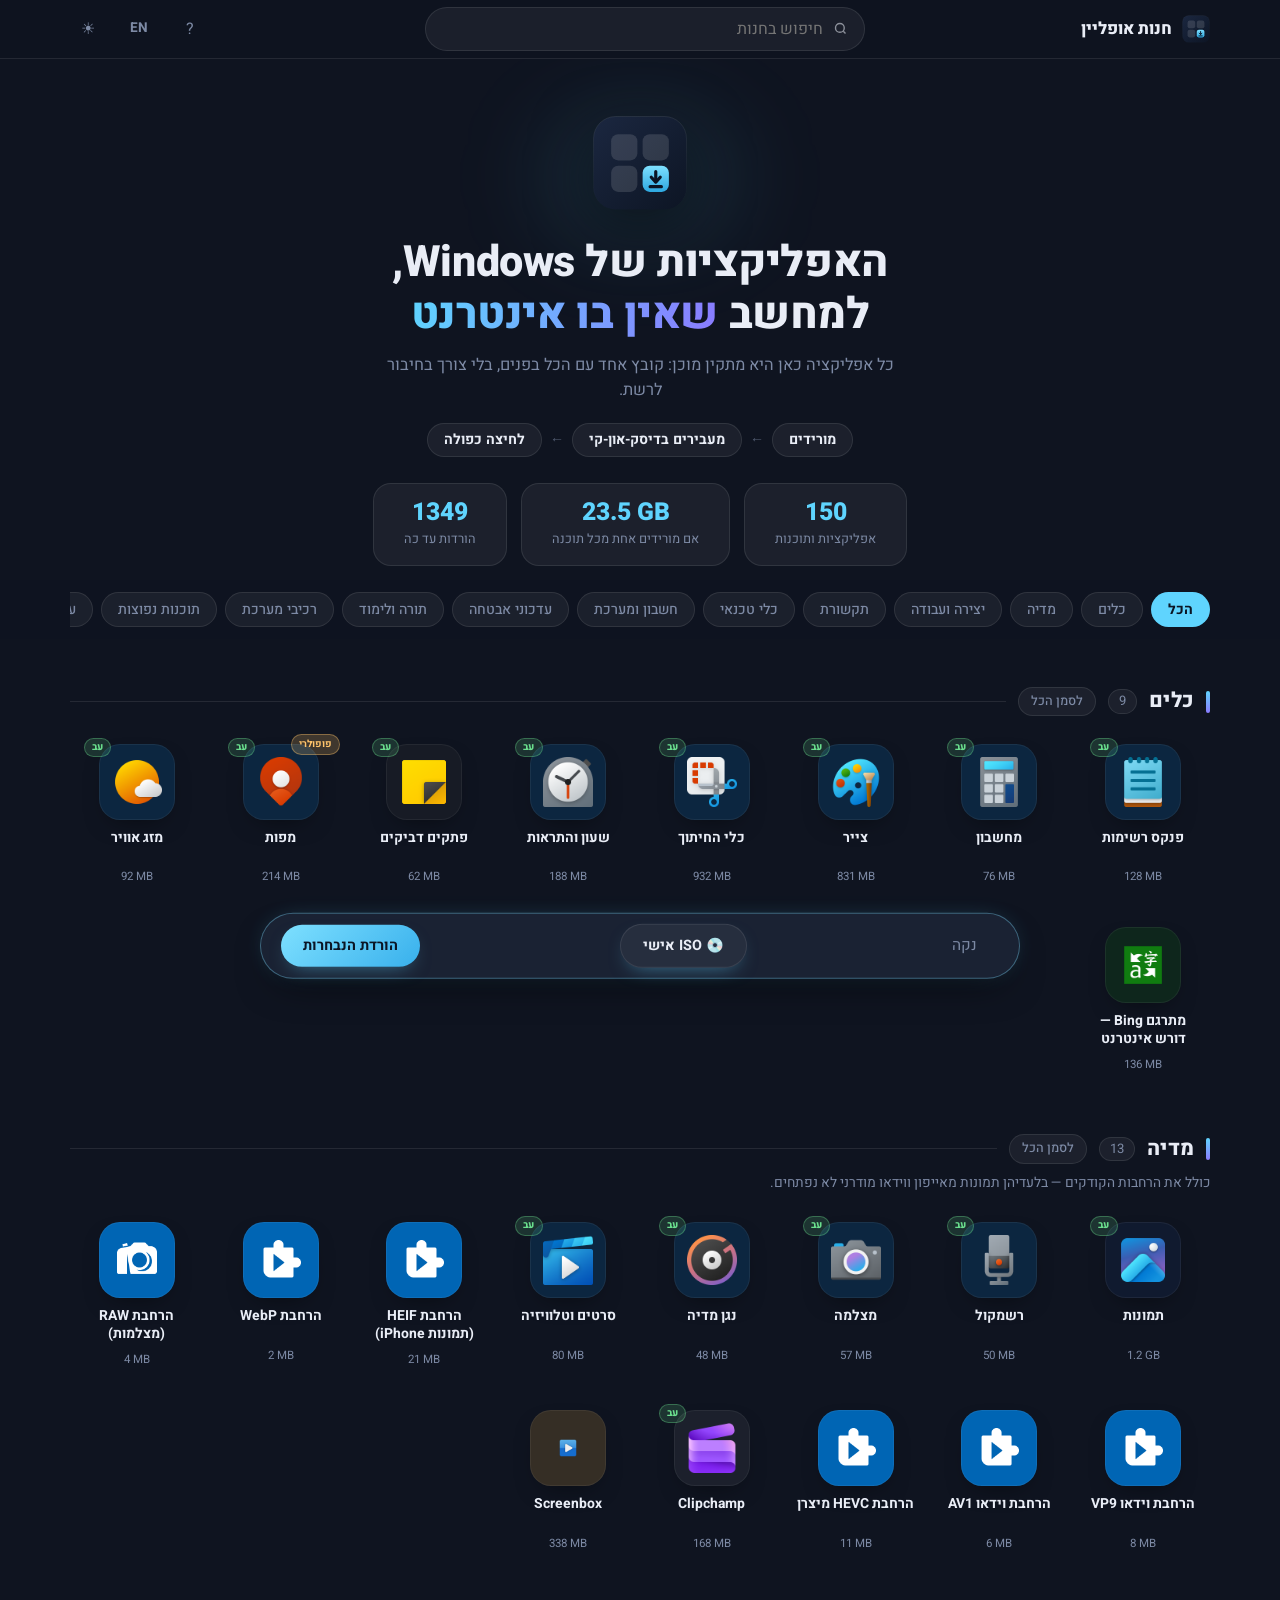
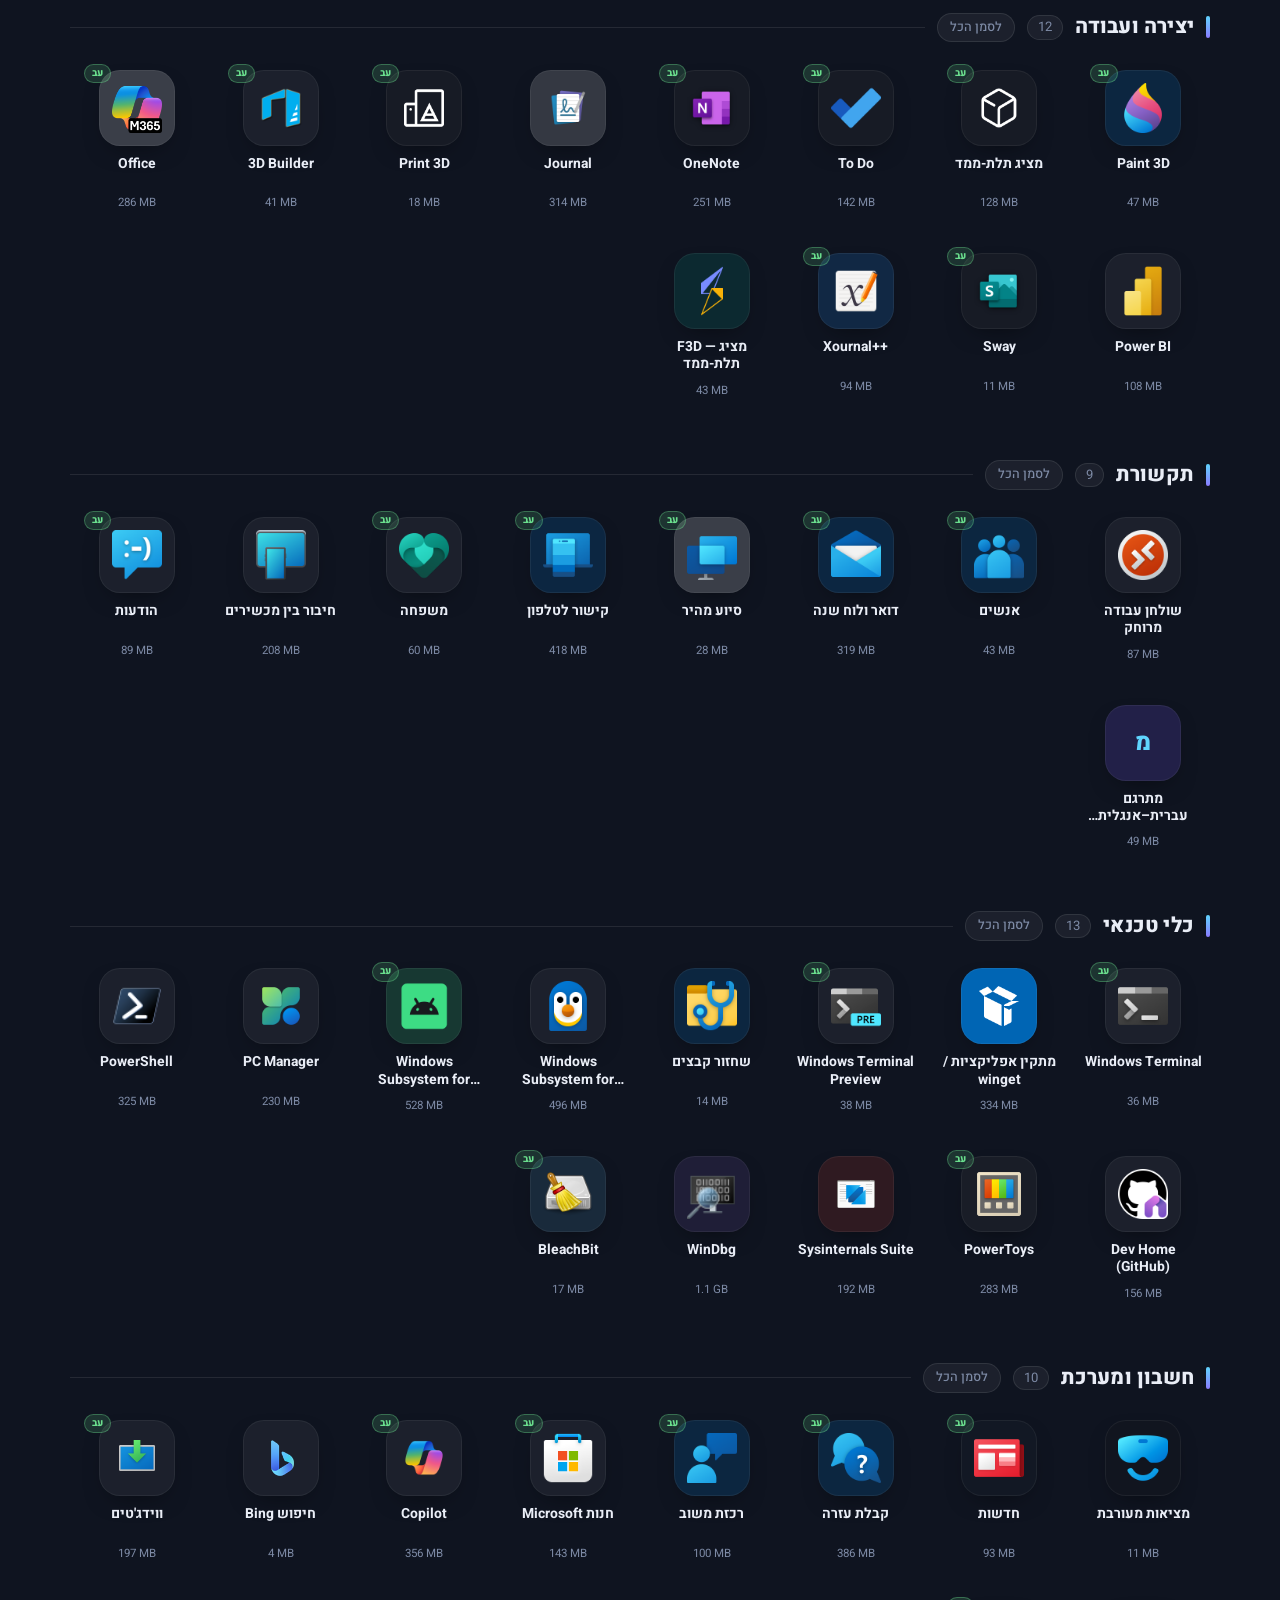
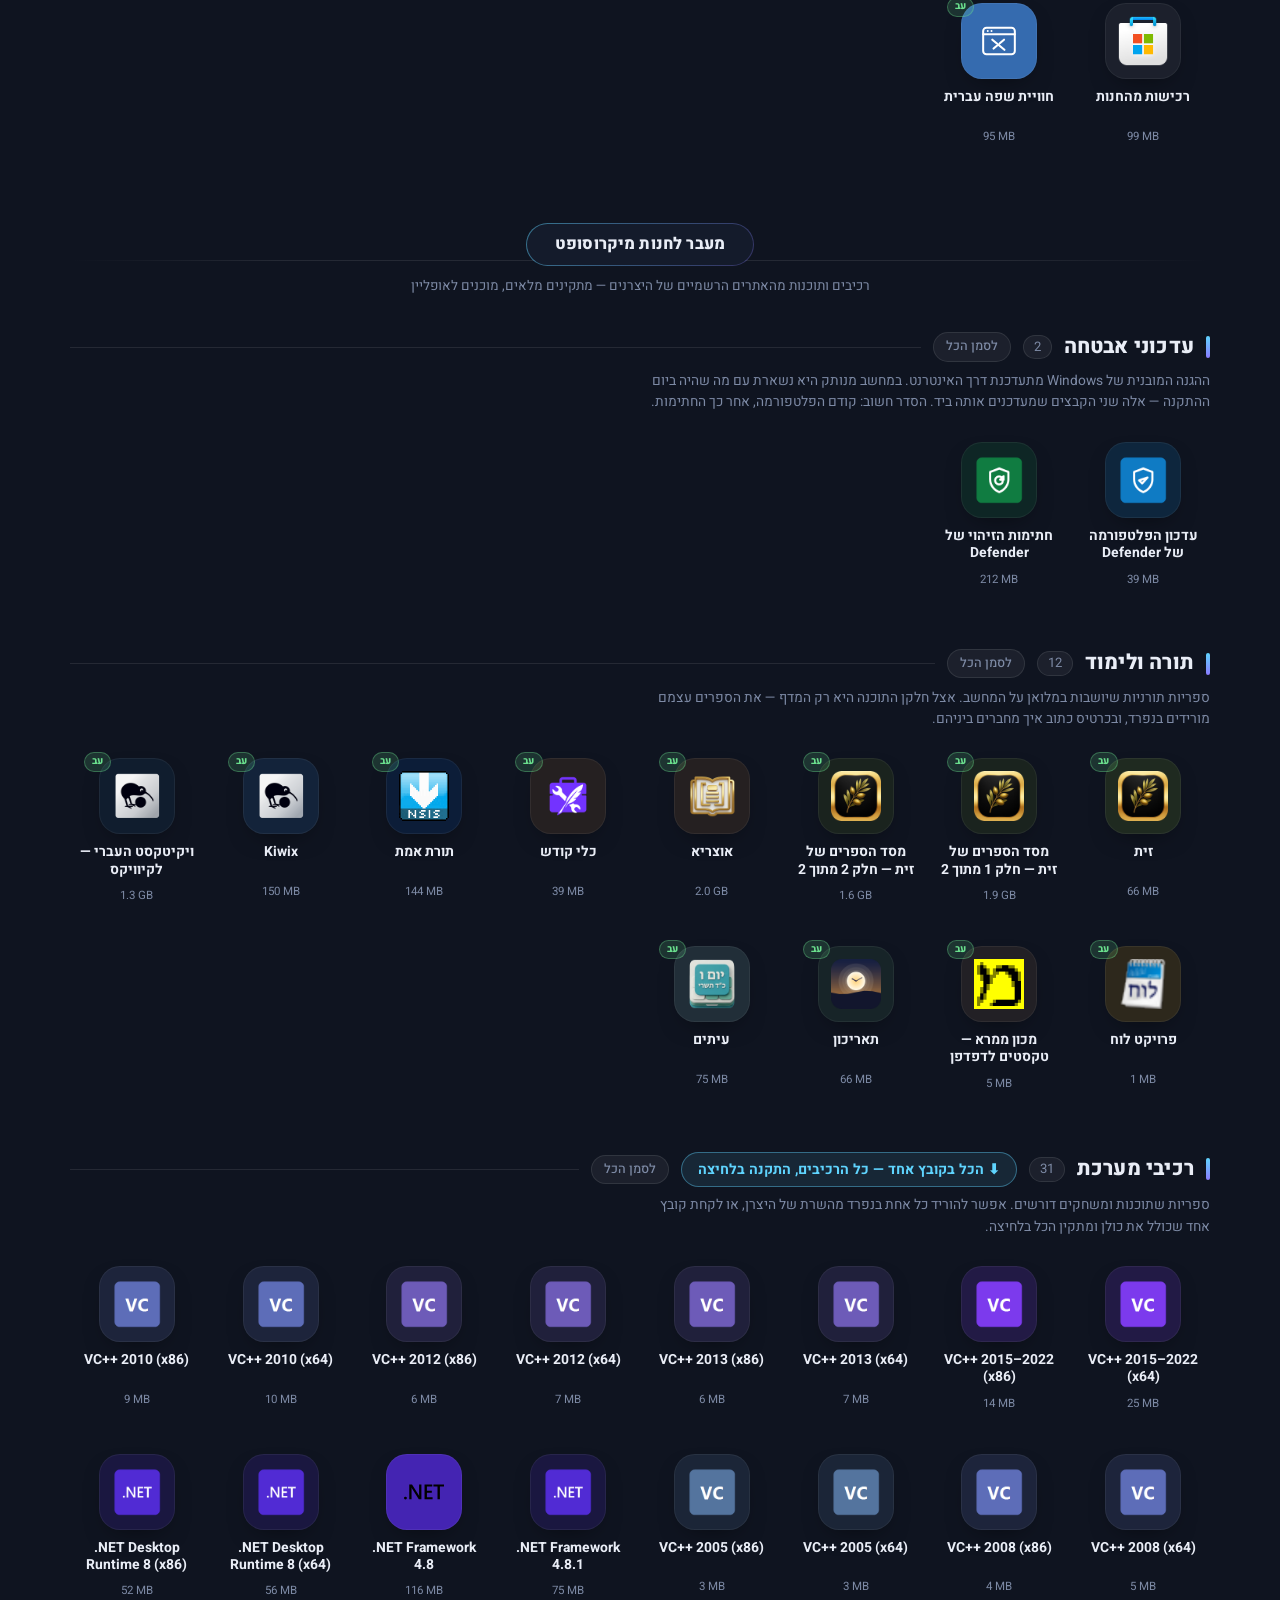
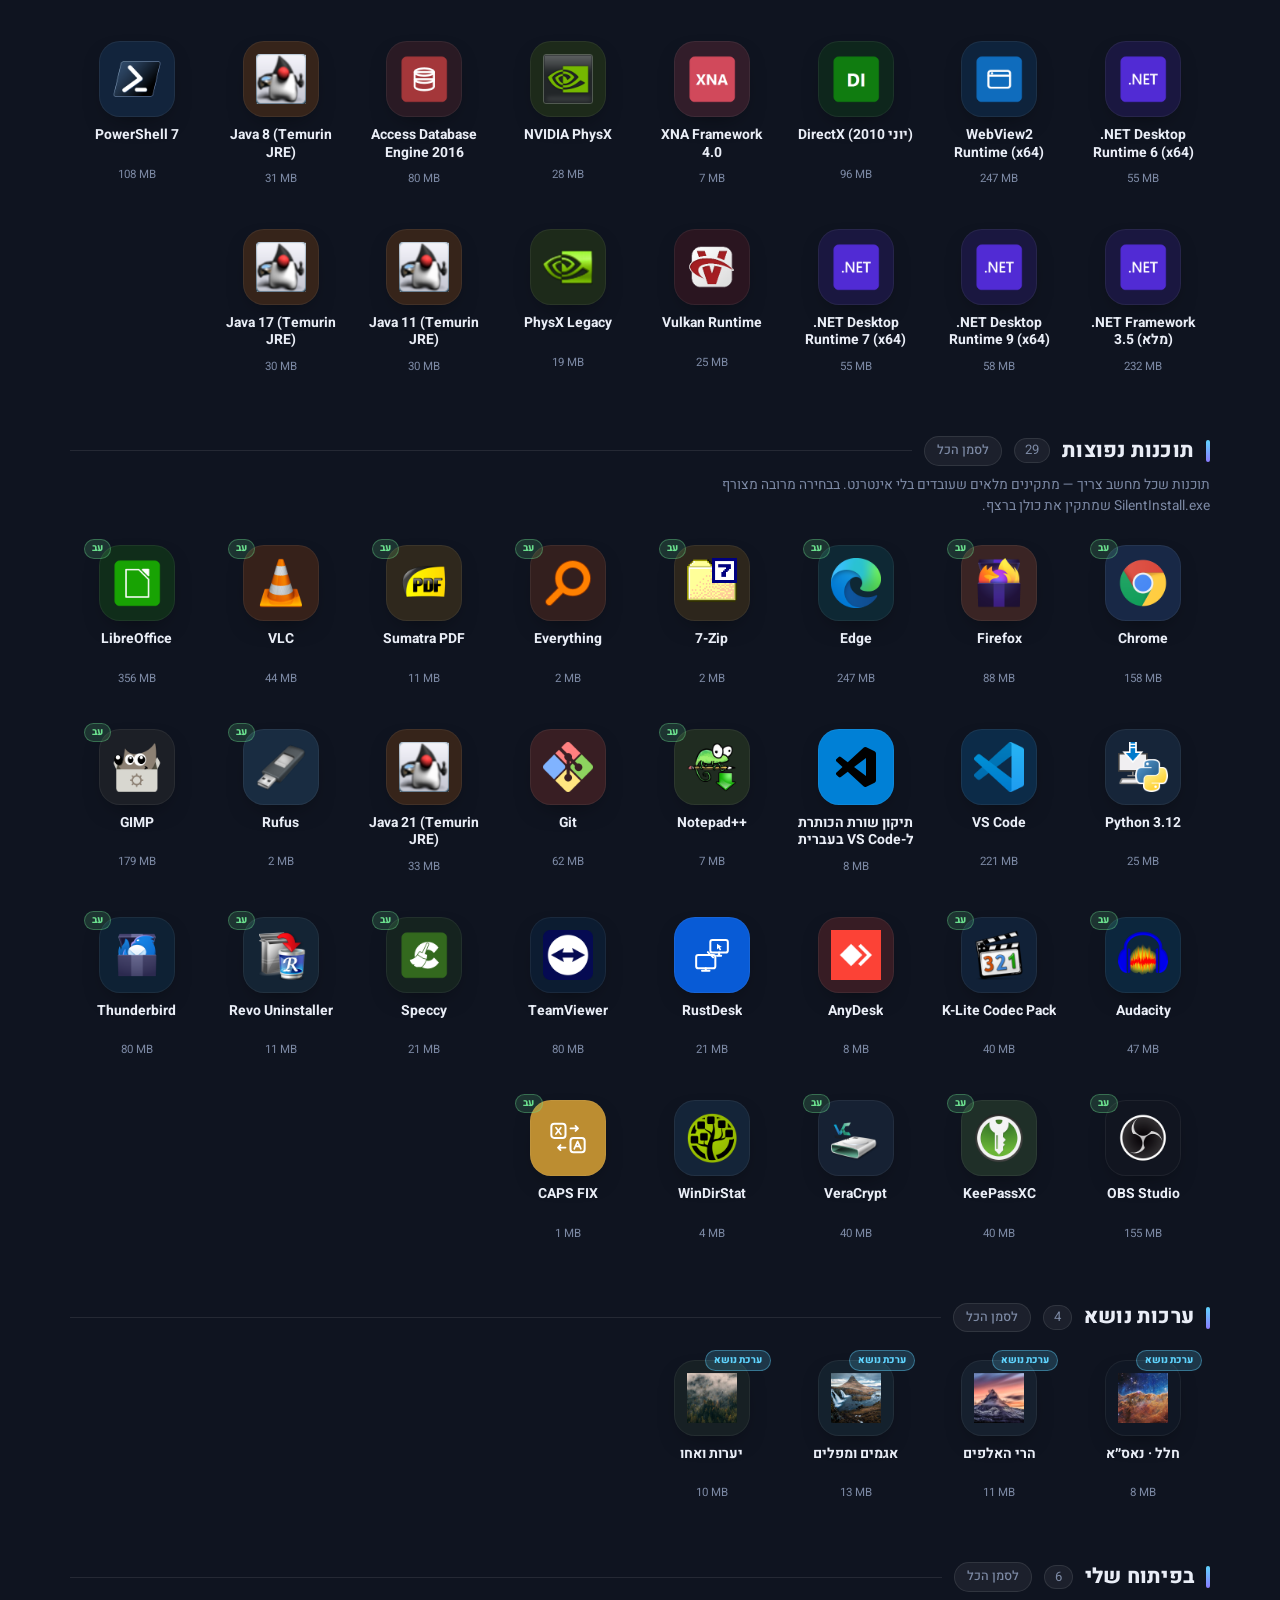
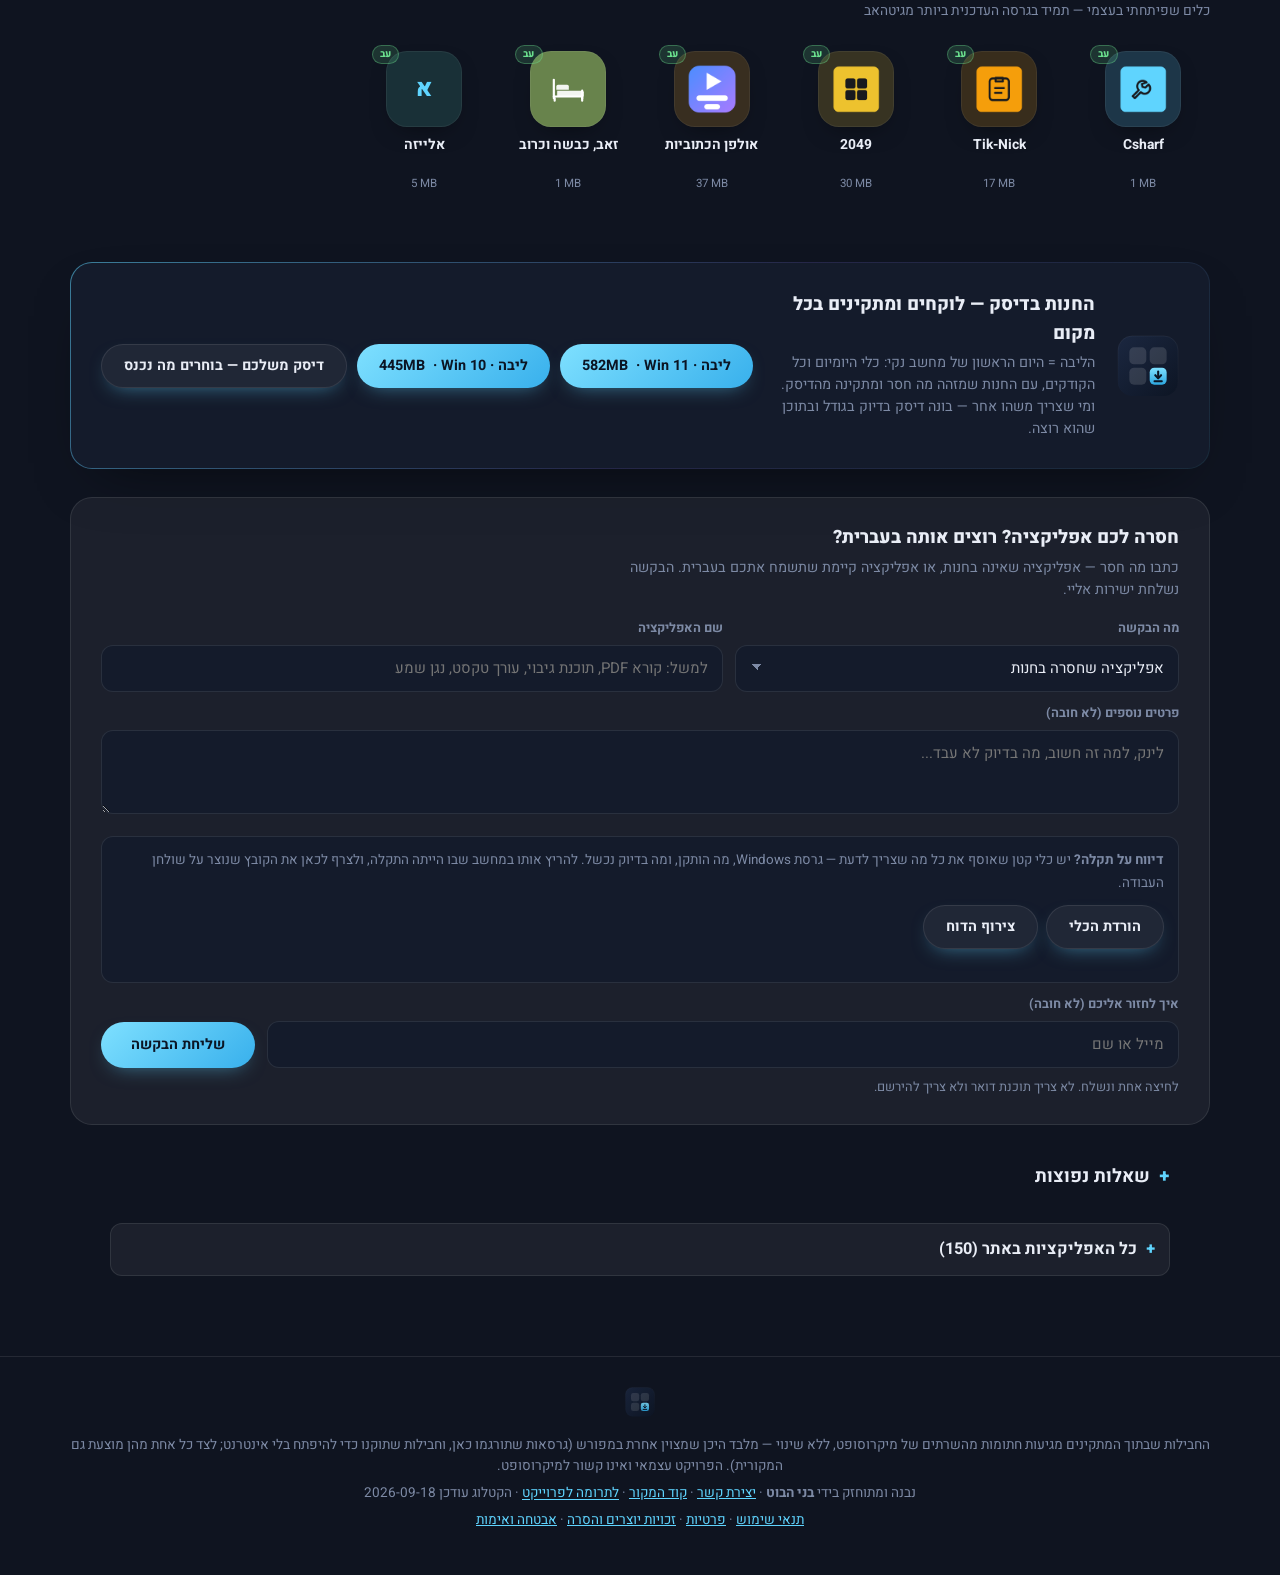
==== index.html @ 07209889 "disc: a small disc shows what it has, not what it hasn't The two discs the website offers carry four" ====
<!doctype html>
<html dir="rtl" lang="he">
<head>
<meta charset="utf-8">
<meta name="viewport" content="width=device-width, initial-scale=1">
<title>חנות אפליקציות אופליין ל-Windows</title>
<script>try { if (localStorage.theme === 'light') document.documentElement.classList.add('light'); } catch (e) {}</script>
<!--SHABBAT:START-->
<script>
/* The shop rests on Shabbat and yom tov. The times are a table built ahead of time by
   build/shabbat.js from com.kosherjava:zmanim - the library the Torah apps here are built on -
   for Jerusalem: 15 minutes before sunset in, 40 minutes after sunset out. Stored as UTC minutes,
   so the clock change never enters into it. Nothing here computes; it only looks up.
   This runs before the body is laid out, so the shop is never briefly visible before it closes.

   It shuts first and opens again only on a clean answer. The two failures are not equal: a shop
   left open through a Shabbat is the one that matters, and it is also the silent one - nothing
   would report it. So anything unexpected between here and the lookup - a table that will not
   parse, a browser that throws - leaves the shop closed and falls back to the weekday in
   Jerusalem, wide enough to cover any sunset in the year. The same fallback catches the day the
   table runs out, which it does, and after which a lookup alone would quietly find nothing. */
(function () {
  var root = document.documentElement;
  var st = document.createElement("style");
  st.textContent = "html[data-rest] body{visibility:hidden}" +
    "html[data-rest] body.rest{visibility:visible;display:flex;align-items:center;justify-content:center;" +
    "min-height:100vh;margin:0;background:#0b1220;color:#e8eef8;text-align:center;" +
    "font-family:system-ui,'Segoe UI',Arial,sans-serif}" +
    ".rest .g{font-size:2.6rem;font-weight:800;letter-spacing:-.5px}" +
    ".rest p{font-size:1.05rem;line-height:1.7;color:#9fb2cc;margin:1.1rem 0 0}";
  (document.head || root).appendChild(st);
  root.setAttribute("data-rest", "1");

  /* The crude rule, for when the exact one is unavailable. Sunset in Jerusalem runs from about
     16:47 in December to about 19:50 in June, so in at 16:00 on Friday and out at 21:00 on
     Saturday covers every week of the year with room to spare. It closes early in summer and
     stays shut late - both in the direction that costs a browse, not a Shabbat. */
  function byClock() {
    try {
      var f = new Intl.DateTimeFormat("en-GB", {
        timeZone: "Asia/Jerusalem", weekday: "short", hour: "2-digit", hourCycle: "h23"
      });
      var d = {}, ps = f.formatToParts(new Date());
      for (var j = 0; j < ps.length; j++) d[ps[j].type] = ps[j].value;
      var h = parseInt(d.hour, 10);
      if (d.weekday === "Fri" && h >= 16) return true;
      if (d.weekday === "Sat" && h < 21) return true;
      return false;
    } catch (e) { return false; }
  }

  var greet = "שבת שלום", when = "", shut = false;
  try {
    var T = "hjcg8.15ps,7s6.15os,7s6.15os,7s6.15ps,7s6.15ps,7s7.15os,7s6.15os,7s6.15os,7s5.15os,7s6.15os,7s5.15os,7s5.15ns,7s4.15os,5k4.15oh,281.15os,4g3.15oh,3c2.15os,7s4.15ps,7s5.15os,7s5.15os,7s5.15os,7s5.15os,6o4.29ps,8w5.15os,7s4.15os,7s3.15os,7s2.15os,7s2.15ns,7s0.15ns,7ry.15os,7ry.15ns,7rw.15ns,7rw.15ms,7ru.15ms,7rt.15ms,7rs.15ns,7rs.15ms,7rs.15ms,7rr.29ks,7rq.15ms,27y.15mh,5jt.15ms,7rr.15ms,7rr.15ms,7rs.15ms,7rs.15ns,7ru.15ms,7ru.15ms,7rv.15ns,7rx.15ns,7ry.15ns,7rz.15os,7s1.15os,7s2.15os,7s4.15os,7s4.15ps,7s6.15os,7s6.15os,7s6.15os,7s6.15ps,7s7.15os,7s6.15os,7s6.15os,7s5.15ps,7s6.15os,7s5.15os,7s5.15os,7s4.15os,7s5.15os,7s5.15os,7s5.15os,5k3.15oh,281.15ps,4g3.15oh,3c2.15ps,7s5.15ps,7s5.15os,7s5.15os,7s4.15ps,7s4.15ps,6o3.29ps,8w3.15os,7s1.15os,7s1.15ns,7rz.15ns,7ry.15ns,7rw.15ns,7rw.15ms,7ru.15ns,7rt.15ns,7rt.15ms,7rs.15ms,7rr.15ms,7rr.15ms,7rr.15ms,7rr.15ms,7rr.29ks,7rr.15ms,27x.15mh,5ju.15ns,7rt.15ms,7rt.15ms,7ru.15ms,7rv.15ns,7rw.15ns,7ry.15ns,7rz.15os,7s1.15os,7s2.15os,7s3.15os,7s4.15ps,7s6.15os,7s5.15ps,7s7.15os,7s6.15ps,7s7.15os,7s6.15os,7s6.15os,7s5.15ps,7s6.15os,7s5.15os,7s5.15os,7s5.15os,7s4.15os,7s5.15os,3c2.15oh,4g3.15os,281.15oh,5k4.15os,7s4.15ps,7s5.15ps,7s5.15ps,7s5.15os,7s5.15os,4g2.15oh,3c2.15os,7s3.15os,7s3.15os,7s1.15os,7s1.15os,7rz.15os,7ry.15ns,7rx.15ns,7rv.15ns,7rv.15ns,7rt.15ns,7rt.15ns,7rs.15ms,7rs.15ms,7rr.15ms,7rr.15ms,5jt.3djs,9zo.15ms,5ju.15mh,27x.15ms,5ju.15mh,27y.15ms,7rs.15ms,7rt.15ms,7ru.15ms,7rv.15ms,7rw.15ns,7rx.15os,7rz.15os,7s0.15os,7s2.15os,7s3.15ps,7s4.15ps,7s6.15os,7s5.15ps,7s7.15os,7s6.15ps,7s6.15ps,7s7.15os,7s6.15os,7s5.15ps,7s6.15os,7s5.15os,7s5.15os,7s5.15os,7s4.15os,6o4.29ps,8w6.15os,7s5.15os,7s5.15os,7s4.15ps,7s5.15ps,7s5.29ps,7s5.15os,7s4.15os,7s3.15ps,7s3.15os,7s2.15os,7s1.15os,7rz.15os,7ry.15os,7rx.15os,7rw.15ns,7rv.15ns,7ru.15ms,7rt.15ms,7rs.15ms,7rr.15ms,7rr.15ms,27y.29kh,5jt.15ms,4fv.15mh,3bw.15ms,27x.15mh,5ju.15ms,27x.15mh,5ju.15ms,7rr.15ns,7rs.15ns,7rt.15ns,7ru.15ms,7ru.15ns,7rw.15ns,7rx.15os,7rz.15os,7s0.15os,7s2.15os,7s3.15os,7s4.15os,7s5.15os,7s5.15ps,7s6.15ps,7s7.15os,7s6.15ps,7s7.15os,7s6.15os,7s5.15ps,7s6.15os,7s5.15os,7s5.15os,7s5.15os,7s5.15os,7s4.15os,7s5.15os,5k3.15ph,282.15os,4g3.15oh,3c2.15os,7s5.15os,7s5.15os,7s4.15ps,7s5.15os,7s4.15ps,6o3.29ps,8w4.15os,7s2.15os,7s1.15os,7rz.15os,7rz.15ns,7rx.15ns,7rw.15ns,7rv.15ns,7ru.15ms,7rt.15ms,7rs.15ms,7rs.15ms,7rr.15ms,7rr.15ms,7rr.15ms,7rr.29ks,7rr.15ms,27x.15mh,5ju.15ms,7rs.15ms,7rs.15ns,7ru.15ms,7ru.15ns,7rw.15ns,7rx.15ns,7ry.15os,7s0.15os,7s1.15os,7s3.15os,7s4.15os,7s5.15os,7s5.15ps,7s6.15ps,7s7.15os,7s6.15ps,7s7.15os,7s6.15os,7s5.15ps,7s6.15os,7s5.15os,7s5.15os,7s5.15os,7s5.15os,7s4.15os,3c2.15oh,4g3.15os,282.15oh,5k3.15os,7s5.15os,7s5.15os,7s5.15os,7s5.15os,7s4.15ps,4g3.15oh,3c1.15ps,7s4.15ps,7s3.15ps,7s2.15ps,7s2.15os,7s0.15ns,7ry.15os,7ry.15ns,7rw.15ns,7rv.15ns,7ru.15ns,7rt.15ns,7rt.15ms,7rr.15ms,7rs.15ms,7rr.15ms,5jt.3djs,9zo.15ms,5ju.15mh,27x.15ms,5ju.15mh,27x.15ms,7rs.15ms,7rt.15ms,7rt.15ms,7ru.15ns,7rw.15ns,7rw.15os,7ry.15os,7s0.15os,7s1.15os,7s2.15ps,7s4.15os,7s5.15os,7s5.15ps,7s6.15ps,7s7.15os,7s6.15ps,7s6.15ps,7s7.15os,7s5.15ps,7s6.15os,7s5.15os,7s5.15os,7s5.15os,7s5.15os,6o4.29ps,8w5.15os,7s5.15os,7s5.15os,7s5.15os,7s5.15os,7s5.29ps,7s4.15ps,7s5.15os,7s4.15os,7s3.15os,7s2.15os,7s1.15os,7s1.15ns,7rz.15ns,7rx.15os,7rx.15ns,7rv.15ns,7ru.15ns,7rt.15ns,7rt.15ms,7rs.15ms,7rr.15ms,27y.29kh,5jt.15ms,4fv.15mh,3bw.15ms,27x.15mh,5ju.15ms,27x.15mh,5ju.15ms,7rr.15ms,7rs.15ms,7rs.15ms,7rt.15ms,7ru.15ns,7rv.15ns,7rx.15ns,7ry.15ns,7rz.15os,7s1.15os,7s2.15os,7s3.15ps,7s5.15os,7s5.15ps,7s6.15ps,7s6.15ps,7s7.15os,7s6.15ps,7s6.15ps,7s6.15ps,7s6.15os,7s5.15os,7s5.15os,7s5.15os,7s5.15os,7s5.15os,7s5.15os,5k3.15oh,281.15os,4g3.15oh,3c2.15os,7s5.15os,7s5.15os,7s5.15os,7s5.15os,7s4.15os,6o3.29ps,8w4.15ps,7s3.15os,7s1.15os,7s1.15ns,7rz.15ns,7ry.15ns,7rw.15ns,7rw.15ns,7ru.15ns,7ru.15ms,7rs.15ns,7rs.15ms,7rs.15ms,7rr.15ms,7rr.15ms,7rq.29ls,7rr.15ms,27y.15mh,5jt.15ms,7rs.15ms,7rs.15ms,7rt.15ns,7ru.15ns,7rv.15ns,7rw.15ns,7ry.15ns,7rz.15os,7s0.15os,7s2.15ps,7s4.15os,7s4.15os,7s5.15ps,7s6.15ps,7s6.15ps,7s7.15os,7s6.15ps,7s6.15ps,7s6.15ps,7s6.15os,7s5.15os,7s6.15os,7s4.15os,7s5.15os,7s5.15os,3c2.15oh,4g3.15os,281.15oh,5k3.15os,7s5.15os,7s5.15os,7s5.15os,7s5.15os,7s5.15os,4g2.15ph,3c2.15ps,7s4.15ps,7s4.15os,7s2.15ps,7s2.15os,7s1.15os,7rz.15os,7ry.15os,7rx.15ns,7rw.15ns,7ru.15ns,7ru.15ms,7rt.15ms,7rs.15ms,7rr.15ms,7rr.15ms,5ju.3djs,9zo.15ms,5jt.15mh,27y.15ms,5jt.15nh,27y.15ms,7rr.15ns,7rs.15ns,7rt.15ns,7ru.15ns,7rv.15ns,7rw.15ns,7rx.15os,7rz.15os,7s0.15os,7s2.15os,7s3.15os,7s4.15ps,7s5.15ps,7s6.15ps,7s6.15ps,7s7.15os,7s6.15os,7s6.15ps,7s6.15ps,7s6.15os,7s6.15os,7s5.15os,7s5.15os,7s4.15os,7s5.15os,7s5.15os,7s5.15os,7s4.15os,3c2.15ph,4g3.15os,282.15oh,5k3.15os,7s5.15os,7s5.15os,7s4.15ps,7s5.15os,7s3.15ps,4g2.15oh,3c1.15os,7s2.15os,7s1.15os,7rz.15os,7rz.15ns,7rx.15ns,7rw.15ns,7ru.15ns,7ru.15ns,7rt.15ms,7rs.15ms,7rs.15ms,7rr.15ms,7rr.15ms,7rr.15ms,7rq.15ms,5ju.3dks,9zp.15ms,5ju.15mh,27y.15ms,5jv.15mh,27y.15ms,7rt.15ns,7rv.15ns,7rv.15os,7ry.15ns,7ry.15os,7s0.15os,7s2.15os,7s2.15ps,7s4.15ps,7s5.15ps,7s6.15os,7s6.15ps,7s6.15ps,7s7.15os,7s6.15ps,7s6.15ps,7s6.15os,7s6.15os,7s5.15os,7s5.15os,7s5.15os,7s4.15os,7s5.15os,7s5.15os,6o4.29ps,8w5.15ps,7s5.15ps,7s5.15ps,7s5.15os,7s5.15os,7s4.29ps,7s4.15os,7s3.15os,7s2.15os,7s1.15os,7rz.15os,7rz.15ns,7rx.15os,7rw.15ns,7rv.15ns,7ru.15ns,7rt.15ns,7rt.15ms,7rr.15ms,7rs.15ms,7rq.15ms,7rr.15ms,27y.29kh,5jt.15ms,4fv.15mh,3bw.15ms,27y.15mh,5jt.15ns,27y.15mh,5ju.15ms,7rt.15ms,7rt.15ns,7rv.15ms,7rv.15ns,7rx.15ns,7ry.15os,7s0.15os,7s1.15os,7s3.15os,7s3.15ps,7s5.15ps,7s6.15os,7s6.15ps,7s6.15ps,7s7.15os,7s6.15os,7s6.15os,7s6.15os,7s6.15os,7s5.15os,7s5.15os,7s5.15os,7s4.15os,3c2.15oh,4g3.15os,281.15oh,5k4.15os,7s5.15os,7s4.15ps,7s5.15ps,7s5.15ps,7s5.15ps,4g3.15oh,3c2.15os,7s4.15ps,7s4.15os,7s3.15os,7s2.15os,7s2.15os,7s0.15ns,7ry.15os,7ry.15ns,7rw.15ns,7rv.15ns,7ru.15ns,7ru.15ms,7rs.15ms,7rs.15ms,7rr.15ms,5ju.3djs,9zo.15ms,5jt.15mh,27y.15ms,5jt.15mh,27y.15ms,7rr.15ms,7rs.15ms,7rs.15ms,7rt.15ns,7ru.15ns,7rw.15ns,7rw.15os,7ry.15os,7s0.15os,7s1.15os,7s2.15os,7s4.15os,7s4.15ps,7s6.15os,7s6.15os,7s6.15ps,7s7.15os,7s6.15os,7s6.15os,7s6.15os,7s6.15os,7s5.15os,7s5.15os,7s5.15os,7s5.15os,7s4.15os,7s5.15os,7s5.15os,3c2.15oh,4g3.15os,281.15oh,5k4.15os,7s4.15ps,7s5.15ps,7s5.15os,7s4.15ps,7s4.15ps,4g2.15ph,3c2.15os,7s2.15os,7s1.15os,7s1.15ns,7rz.15ns,7rx.15os,7rx.15ns,7rv.15ns,7rv.15ms,7rt.15ms,7rs.15ns,7rs.15ns,7rs.15ms,7rr.15ms,7rr.15ms,7rq.15ms,5ju.3djs,9zo.15ns,5ju.15nh,27y.15ms,5ju.15nh,27y.15ns,7rt.15ns,7ru.15ns,7rw.15ms,7rw.15ns,7ry.15ns,7rz.15os,7s1.15os,7s2.15os,7s3.15os,7s4.15ps,7s6.15os,7s6.15os,7s6.15ps,7s6.15ps,7s7.15os,7s6.15os,7s6.15os,7s6.15os,7s5.15os,7s5.15os,7s5.15os,7s5.15os,7s4.15os,7s5.15os,6o4.29ps,8w6.15os,7s5.15os,7s5.15os,7s4.15ps,7s5.15ps,7s5.29ps,7s4.15os,7s3.15os,7s3.15os,7s1.15os,7s1.15os,7rz.15os,7ry.15ns,7rx.15ns,7rv.15ns,7rv.15ms,7rt.15ns,7rt.15ms,7rs.15ms,7rr.15ms,7rr.15ms,7rr.15ms,27y.29kh,5jt.15ms,4fv.15mh,3bw.15ms,27x.15mh,5ju.15ms,27y.15mh,5ju.15ms,7rs.15ms,7rt.15ms,7rt.15ns,7rv.15ns,7rw.15os,7ry.15ns,7rz.15os,7s0.15os,7s2.15os,7s3.15ps,7s5.15os,7s5.15os,7s6.15os,7s6.15os,7s6.15ps,7s7.15os,7s6.15os,7s6.15os,7s6.15os,7s5.15os,7s5.15os,7s5.15os,7s5.15os,5k3.15oh,282.15os,4g2.15oh,3c2.15os,7s5.15os,7s5.15os,7s5.15os,7s5.15os,7s5.15os,6o4.29ps,8w5.15os,7s4.15os,7s4.15os,7s2.15ps,7s2.15os,7s1.15os,7rz.15os,7ry.15os,7rx.15ns,7rw.15ns,7rv.15ms,7rt.15ns,7rt.15ns,7rs.15ms,7rs.15ms,7rr.29ls,7rr.15ms,27x.15mh,5ju.15ms,7rq.15ms,7rs.15ms,7rr.15ms,7rs.15ms,7rt.15ms,7rt.15ns,7rv.15ns,7rw.15ns,7rx.15os,7rz.15os,7s0.15os,7s2.15os,7s3.15os,7s4.15os,7s5.15os,7s6.15os,7s6.15os,7s6.15ps,7s7.15os,7s6.15os,7s6.15os,7s6.15os,7s5.15os,7s5.15os,7s5.15os,7s5.15os,7s5.15os,7s5.15os,7s4.15os,3c2.15oh,4g3.15os,281.15ph,5k4.15os,7s5.15os,7s5.15os,7s5.15os,7s4.15ps,7s4.15ps,4g3.15oh,3c1.15os,7s3.15os,7s2.15os,7s1.15os,7rz.15os,7rz.15ns,7rx.15ns,7rw.15ns,7rv.15ns,7ru.15ms,7rt.15ms,7rs.15ms,7rr.15ms,7rs.15ms,7rq.15ms,7rr.15ms,5ju.3djs,9zo.15ms,5ju.15mh,27x.15ns,5jv.15mh,27x.15ns,7rt.15ms,7rt.15ns,7rv.15ns,7rw.15ns,7rx.15ns,7ry.15os,7s0.15os,7s1.15os,7s3.15os,7s4.15os,7s5.15os,7s5.15ps,7s7.15os,7s6.15ps,7s6.15ps,7s7.15os,7s6.15os,7s6.15os,7s5.15os,7s5.15os,7s5.15os,7s5.15os,7s5.15os,7s5.15os,6o4.29os,8w5.15os,7s5.15os,7s5.15os,7s5.15os,7s5.15os,7s4.29ps,7s5.15os,7s3.15ps,7s3.15ps,7s3.15os,7s1.15os,7s0.15ns,7ry.15os,7ry.15ns,7rw.15ns,7rv.15ns,7ru.15ms,7rt.15ms,7rs.15ms,7rs.15ms,7rr.15ms,7rr.15ms,27x.29lh,5ju.15ms,4fv.15mh,3bw.15ms,27x.15mh,5ju.15ms,27x.15mh,5ju.15ms,7rs.15ms,7rs.15ns,7ru.15ms,7ru.15ns,7rv.15ns,7rx.15ns,7ry.15os,7s0.15os,7s1.15os,7s3.15os,7s3.15ps,7s5.15os,7s5.15ps,7s7.15os,7s6.15os,7s6.15ps,7s7.15os,7s6.15os,7s6.15os,7s5.15os,7s6.15os,7s5.15os,7s4.15os,7s5.15os,7s5.15os,7s5.15os,7s4.15os,7s5.15os,6o4.29ps,8w6.15os,7s5.15os,7s5.15os,7s4.15os,7s4.15os,7s3.29ps,7s2.15os,7s2.15ns,7s0.15ns,7ry.15os,7ry.15ns,7rw.15os,7rw.15ns,7ru.15ns,7rt.15ns,7rt.15ms,7rr.15ns,7rs.15ms,7rr.15ms,7rr.15ls,7rq.15ms,7rr.15ms,27y.29kh,5jt.15ns,4fw.15mh,3bw.15ms,27y.15mh,5ju.15ns,27y.15nh,5jw.15ms,7ru.15ns,7rv.15ns,7rx.15ns,7ry.15ns,7rz.15os,7s1.15os,7s2.15os,7s3.15ps,7s5.15ps,7s5.15ps,7s6.15ps,7s7.15os,7s6.15ps,7s7.15os,7s6.15os,7s6.15os,7s5.15os,7s6.15os,7s5.15os,7s5.15os,7s4.15os,7s5.15os,7s5.15os,3c2.15oh,4g2.15ps,282.15oh,5k3.15os,7s5.15os,7s5.15os,7s5.15os,7s5.15os,7s4.15ps,4g3.15oh,3c1.15ps,7s4.15os,7s2.15os,7s1.15os,7s1.15os,7rz.15ns,7ry.15ns,7rw.15ns,7rw.15ns,7ru.15ns,7rt.15ns,7rt.15ms,7rs.15ms,7rr.15ms,7rr.15ms,7rr.15ms,5ju.3djs,9zo.15ms,5jt.15nh,27y.15ms,5ju.15mh,27y.15ms,7rs.15ms,7rt.15ms,7ru.15ms,7rv.15ns,7rw.15ns,7ry.15ns,7rz.15os,7s0.15os,7s2.15ps,7s4.15os,7s4.15ps,7s5.15ps,7s6.15ps,7s7.15os,7s6.15ps,7s6.15ps,7s7.15os,7s6.15os,7s5.15os,7s6.15os,7s5.15os,7s5.15os,7s4.15os,7s5.29ps,7s5.15os,7s5.15os,7s4.15ps,7s5.15ps,7s5.15ps,7s5.15ps,7s5.15os,281.15ph,5k3.15ps,7s5.15os,7s3.15os,7s3.15os,7s1.15os,7s1.15os,7rz.15os,7ry.15ns,7rx.15ns,7rw.15ms,7ru.15ns,7ru.15ms,7rs.15ns,7rs.15ns,7rs.15ms,7rr.15ms,3bw.29lh,4fv.15ms,5jt.15mh,27y.15ms,3bw.15mh,4fu.15ms,3bx.15mh,4fv.15ms,7rr.15ms,7rs.15ms,7rt.15ms,7ru.15ms,7rv.15ms,7rw.15ns,7rx.15os,7rz.15os,7s0.15os,7s2.15os,7s3.15os,7s4.15ps,7s5.15ps,7s6.15ps,7s6.15ps,7s7.15os,7s6.15ps,7s7.15os,7s6.15os,7s5.15os,7s6.15os,7s5.15os,7s5.15os,7s5.15os,7s4.15os,7s5.15os,7s5.15os,7s5.15os,6o4.29ps,8w5.15ps,7s5.15ps,7s5.15ps,7s5.15os,7s4.15os,7s3.29ps,7s3.15os,7s2.15os,7s1.15os,7rz.15os,7rz.15ns,7rx.15ns,7rv.15ns,7rv.15ns,7ru.15ms,7rt.15ms,7rs.15ms,7rr.15ms,7rs.15ms,7rq.15ms,7rr.15ms,7rr.15ms,27x.29lh,5ju.15ms,4fv.15mh,3bx.15ms,27x.15mh,5ju.15ns,27y.15nh,5jv.15ns,7ru.15ms,7ru.15ns,7rw.15ns,7rx.15os,7rz.15os,7s0.15os,7s2.15os,7s2.15ps,7s4.15ps,7s5.15ps,7s6.15ps,7s6.15ps,7s7.15os,7s6.15ps,7s6.15ps,7s7.15os,7s5.15os,7s6.15os,7s5.15os,7s5.15os,7s5.15os,7s5.15ns,7s4.15os,5k4.15oh,281.15os,4g3.15oh,3c2.15os,7s5.15os,7s5.15os,7s4.15ps,7s5.15ps,7s5.15os,6o4.29ps,8w4.15os,7s3.15os,7s2.15os,7s1.15os,7rz.15os,7rz.15ns,7rx.15ns,7rw.15ns,7rv.15ns,7ru.15ns,7rt.15ms,7rs.15ns,7rs.15ms,7rr.15ms,7rr.15ms,7rr.29ks,7rr.15ms,27x.15mh,5ju.15ms,7rr.15ms,7rs.15ms,7rs.15ns,7ru.15ms,7ru.15ns,7rw.15ns,7rx.15ns,7ry.15os,7s0.15os,7s1.15os,7s3.15os,7s4.15os,7s4.15ps,7s6.15ps,7s6.15ps,7s7.15os,7s6.15ps,7s6.15ps,7s7.15os,7s5.15os,7s6.15os,7s5.15os,7s5.15os,7s5.15os,7s5.29os,7s4.15os,7s5.15os,7s5.15os,7s5.15os,7s5.15os,7s5.15os,7s4.15ps,282.15oh,5k3.15ps,7s4.15ps,7s4.15ps,7s3.15ps,7s2.15ps,7s2.15os,7s0.15ns,7ry.15os,7ry.15ns,7rw.15ns,7rv.15ns,7ru.15ns,7rt.15ns,7rt.15ms,7rr.15ns,7rs.15ms,3bw.29lh,4fv.15ms,5jt.15mh,27x.15ms,3bx.15lh,4fu.15ms,3bw.15mh,4fv.15ms,7rs.15ms,7rr.15ms,7rt.15ms,7rt.15ms,7ru.15ns,7rw.15ns,7rw.15os,7ry.15os,7s0.15os,7s1.15os,7s2.15ps,7s4.15os,7s5.15os,7s5.15ps,7s6.15ps,7s6.15ps,7s7.15os,7s6.15ps,7s6.15ps,7s6.15os,7s6.15os,7s5.15os,7s5.15os,7s5.15os,7s5.15os,7s5.15os,7s4.15os,7s5.15os,6o4.29ps,8w6.15os,7s5.15os,7s5.15os,7s4.15ps,7s5.15os,7s4.29os,7s3.15os,7s2.15os,7s1.15os,7s1.15ns,7rz.15ns,7rx.15os,7rx.15ns,7rv.15ns,7ru.15ns,7ru.15ms,7rs.15ms,7rs.15ms,7rr.15ms,7rr.15ms,7rr.15ms,7rr.15ms,27x.29lh,5ju.15ms,4fv.15mh,3bw.15ms,27y.15mh,5ju.15ms,27x.15nh,5jv.15ms,7rt.15ns,7ru.15ns,7rv.15ns,7rx.15ns,7ry.15ns,7rz.15os,7s1.15os,7s2.15os,7s3.15ps,7s5.15os,7s5.15ps,7s6.15ps,7s6.15ps,7s7.15os,7s6.15ps,7s6.15ps,7s6.15os,7s6.15os,7s5.15os,7s5.15os,7s5.15os,7s5.15os,7s5.15os,5k3.15oh,281.15os,4g3.15oh,3c2.15os,7s5.15os,7s5.15os,7s5.15os,7s5.15os,7s5.15os,6o3.29ps,8w5.15os,7s3.15ps,7s3.15os,7s1.15os,7s1.15os,7rz.15ns,7ry.15ns,7rw.15os,7rw.15ns,7ru.15ns,7ru.15ms,7rs.15ns,7rs.15ns,7rs.15ms,7rr.15ms,7rr.29ks,7rr.15ms,27x.15mh,5jt.15ms,7rs.15ms,7rr.15ms,7rs.15ns,7rt.15ns,7ru.15ns,7rv.15ns,7rw.15os,7ry.15ns,7rz.15os,7s0.15os,7s2.15os,7s4.15os,7s4.15os";
    var now = Math.floor(Date.now() / 60000), at = 0, until = 0, kind = "s", end = 0;
    var rows = T.split(",");
    for (var i = 0; i < rows.length; i++) {
      var p = rows[i].split("."), body = p[1];
      at += parseInt(p[0], 36);
      end = at + parseInt(body.slice(0, -1), 36);
      if (at > now) break;
      if (now < end) { until = end; kind = body.slice(-1); break; }
    }
    if (until) {
      shut = true;
      greet = kind === "s" ? "שבת שלום" : "חג שמח";
      try {
        var back = new Date(until * 60000), o = { timeZone: "Asia/Jerusalem" };
        // the weekday and the hour, composed here rather than by the locale, which joins them
        // with a comma and reads like a timestamp instead of a sentence
        when = "נשוב ב" + back.toLocaleString("he-IL", Object.assign({ weekday: "long" }, o)) +
               " בשעה " + back.toLocaleString("he-IL", Object.assign({ hour: "2-digit", minute: "2-digit", hour12: false }, o));
      } catch (e) { }
    } else if (now >= end) {
      shut = byClock();          // walked off the end of the table
    }
  } catch (e) {
    shut = byClock();            // a table we cannot read is not a reason to trade on Shabbat
  }

  if (!shut) { root.removeAttribute("data-rest"); return; }
  function show() {
    try {
      document.body.className = "rest";
      document.body.innerHTML = '<div style="max-width:34rem;padding:2rem"><div class="g"></div><p></p></div>';
      document.body.querySelector(".g").textContent = greet;
      document.body.querySelector("p").textContent =
        "החנות סגורה" + (when ? ". " + when : "") + ".";
      document.title = greet;
    } catch (e) {
      // whatever went wrong, the page stays shut and still says why
      try { document.body.className = "rest"; document.body.textContent = greet; } catch (e2) { }
    }
  }
  if (document.readyState === "loading") document.addEventListener("DOMContentLoaded", show);
  else show();
})();
</script>
<!--SHABBAT:END-->
<meta name="description" content="חנות האפליקציות של Windows למחשבים בלי אינטרנט: מורידים מתקין מוכן, מעבירים בדיסק-און-קי, מתקינים.">
<link rel="icon" type="image/svg+xml" href="logo.svg?v=2">
<link rel="icon" type="image/png" href="icon.png?v=2">
<link rel="apple-touch-icon" href="icon.png?v=2">
<link rel="canonical" href="https://beniabot.github.io/winapps-offline/">
<meta name="theme-color" content="#0f1420">
<meta property="og:type" content="website">
<meta property="og:locale" content="he_IL">
<meta property="og:site_name" content="חנות אפליקציות אופליין">
<meta property="og:title" content="חנות אפליקציות אופליין ל-Windows">
<meta property="og:description" content="מורידים מתקין מוכן, מעבירים בדיסק-און-קי, מתקינים בלי אינטרנט.">
<meta property="og:url" content="https://beniabot.github.io/winapps-offline/">
<meta property="og:image" content="https://beniabot.github.io/winapps-offline/og.png">
<meta property="og:image:width" content="1200">
<meta property="og:image:height" content="630">
<meta name="twitter:card" content="summary_large_image">
<meta name="twitter:title" content="חנות אפליקציות אופליין ל-Windows">
<meta name="twitter:description" content="מורידים מתקין מוכן, מעבירים בדיסק-און-קי, מתקינים בלי אינטרנט. מחשבון, מפות, פנקס רשימות ועוד — כ-150 אפליקציות למחשב מנותק.">
<meta name="twitter:image" content="https://beniabot.github.io/winapps-offline/og.png">
<meta name="keywords" content="אפליקציות אופליין, התקנת אפליקציות בלי אינטרנט, אפליקציות Windows למחשב בלי רשת, חנות מיקרוסופט אופליין, msixbundle, appxbundle, התקנה ידנית, מחשב מנותק, מחשב מסונן, מחשבון Windows להורדה, מפות Windows אופליין, פנקס רשימות, Microsoft Store offline, offline Windows apps installer">
<meta name="author" content="בני הבוט">
<meta name="robots" content="index, follow, max-image-preview:large">
<meta name="google" content="notranslate">
<link rel="alternate" hreflang="he" href="https://beniabot.github.io/winapps-offline/">
<link rel="alternate" hreflang="x-default" href="https://beniabot.github.io/winapps-offline/">
<!--SEO-HEAD:START-->
<script type="application/ld+json">{"@context":"https://schema.org","@type":"WebSite","name":"חנות אפליקציות אופליין ל-Windows","alternateName":"WinApps Offline","url":"https://beniabot.github.io/winapps-offline/","inLanguage":"he","description":"חנות האפליקציות של Windows למחשבים בלי אינטרנט: מורידים מתקין מוכן, מעבירים בדיסק-און-קי, מתקינים בלי חיבור לרשת.","publisher":{"@type":"Person","name":"בני הבוט","url":"https://github.com/BeniaBot"},"potentialAction":{"@type":"SearchAction","target":{"@type":"EntryPoint","urlTemplate":"https://beniabot.github.io/winapps-offline/?q={search_term_string}"},"query-input":"required name=search_term_string"}}</script>
<script type="application/ld+json">{"@context":"https://schema.org","@type":"ItemList","name":"אפליקציות Windows להתקנה אופליין","numberOfItems":150,"itemListElement":[{"@type":"ListItem","position":1,"item":{"@type":"SoftwareApplication","name":"פנקס רשימות","alternateName":"Notepad","applicationCategory":"UtilitiesApplication","applicationSubCategory":"כלים","operatingSystem":"Windows 10, Windows 11","description":"עורך טקסט פשוט","offers":{"@type":"Offer","price":"0","priceCurrency":"ILS"}}},{"@type":"ListItem","position":2,"item":{"@type":"SoftwareApplication","name":"מחשבון","alternateName":"Calculator","applicationCategory":"UtilitiesApplication","applicationSubCategory":"כלים","operatingSystem":"Windows 10, Windows 11","description":"מחשבון רגיל, מדעי והמרות יחידות","offers":{"@type":"Offer","price":"0","priceCurrency":"ILS"}}},{"@type":"ListItem","position":3,"item":{"@type":"SoftwareApplication","name":"צייר","alternateName":"Paint","applicationCategory":"UtilitiesApplication","applicationSubCategory":"כלים","operatingSystem":"Windows 10, Windows 11","description":"עורך תמונות בסיסי","offers":{"@type":"Offer","price":"0","priceCurrency":"ILS"}}},{"@type":"ListItem","position":4,"item":{"@type":"SoftwareApplication","name":"כלי החיתוך","alternateName":"SnippingTool","applicationCategory":"UtilitiesApplication","applicationSubCategory":"כלים","operatingSystem":"Windows 10, Windows 11","description":"צילום מסך וחיתוך","offers":{"@type":"Offer","price":"0","priceCurrency":"ILS"}}},{"@type":"ListItem","position":5,"item":{"@type":"SoftwareApplication","name":"תמונות","alternateName":"Photos","applicationCategory":"MultimediaApplication","applicationSubCategory":"מדיה","operatingSystem":"Windows 10, Windows 11","description":"צפייה בתמונות ועריכה קלה","offers":{"@type":"Offer","price":"0","priceCurrency":"ILS"}}},{"@type":"ListItem","position":6,"item":{"@type":"SoftwareApplication","name":"רשמקול","alternateName":"SoundRecorder","applicationCategory":"MultimediaApplication","applicationSubCategory":"מדיה","operatingSystem":"Windows 10, Windows 11","description":"הקלטת קול","offers":{"@type":"Offer","price":"0","priceCurrency":"ILS"}}},{"@type":"ListItem","position":7,"item":{"@type":"SoftwareApplication","name":"מצלמה","alternateName":"Camera","applicationCategory":"MultimediaApplication","applicationSubCategory":"מדיה","operatingSystem":"Windows 10, Windows 11","description":"צילום ממצלמת המחשב","offers":{"@type":"Offer","price":"0","priceCurrency":"ILS"}}},{"@type":"ListItem","position":8,"item":{"@type":"SoftwareApplication","name":"שעון והתראות","alternateName":"Clock","applicationCategory":"UtilitiesApplication","applicationSubCategory":"כלים","operatingSystem":"Windows 10, Windows 11","description":"שעון, טיימר, סטופר והתראות","offers":{"@type":"Offer","price":"0","priceCurrency":"ILS"}}},{"@type":"ListItem","position":9,"item":{"@type":"SoftwareApplication","name":"פתקים דביקים","alternateName":"StickyNotes","applicationCategory":"UtilitiesApplication","applicationSubCategory":"כלים","operatingSystem":"Windows 10, Windows 11","description":"פתקים על שולחן העבודה","offers":{"@type":"Offer","price":"0","priceCurrency":"ILS"}}},{"@type":"ListItem","position":10,"item":{"@type":"SoftwareApplication","name":"Windows Terminal","alternateName":"Terminal","applicationCategory":"DeveloperApplication","applicationSubCategory":"כלי טכנאי","operatingSystem":"Windows 10, Windows 11","description":"מסוף מודרני לשורת הפקודה","offers":{"@type":"Offer","price":"0","priceCurrency":"ILS"}}},{"@type":"ListItem","position":11,"item":{"@type":"SoftwareApplication","name":"נגן מדיה","alternateName":"MediaPlayer","applicationCategory":"MultimediaApplication","applicationSubCategory":"מדיה","operatingSystem":"Windows 10, Windows 11","description":"נגינת מוזיקה ווידאו","offers":{"@type":"Offer","price":"0","priceCurrency":"ILS"}}},{"@type":"ListItem","position":12,"item":{"@type":"SoftwareApplication","name":"סרטים וטלוויזיה","alternateName":"Movies & TV","applicationCategory":"MultimediaApplication","applicationSubCategory":"מדיה","operatingSystem":"Windows 10, Windows 11","description":"נגן וידאו","offers":{"@type":"Offer","price":"0","priceCurrency":"ILS"}}},{"@type":"ListItem","position":13,"item":{"@type":"SoftwareApplication","name":"Paint 3D","applicationCategory":"BusinessApplication","applicationSubCategory":"יצירה ועבודה","operatingSystem":"Windows 10, Windows 11","description":"עריכה תלת-ממדית (המוצר הופסק אך עובד)","offers":{"@type":"Offer","price":"0","priceCurrency":"ILS"}}},{"@type":"ListItem","position":14,"item":{"@type":"SoftwareApplication","name":"מציג תלת-ממד","alternateName":"3D Viewer","applicationCategory":"BusinessApplication","applicationSubCategory":"יצירה ועבודה","operatingSystem":"Windows 10, Windows 11","description":"צפייה במודלים תלת-ממדיים","offers":{"@type":"Offer","price":"0","priceCurrency":"ILS"}}},{"@type":"ListItem","position":15,"item":{"@type":"SoftwareApplication","name":"שולחן עבודה מרוחק","alternateName":"RemoteDesktop","applicationCategory":"CommunicationApplication","applicationSubCategory":"תקשורת","operatingSystem":"Windows 10, Windows 11","description":"התחברות למחשב אחר ברשת","offers":{"@type":"Offer","price":"0","priceCurrency":"ILS"}}},{"@type":"ListItem","position":16,"item":{"@type":"SoftwareApplication","name":"מפות","alternateName":"Maps","applicationCategory":"UtilitiesApplication","applicationSubCategory":"כלים","operatingSystem":"Windows 10, Windows 11","description":"מפות של Windows עם מפת ישראל מוטמעת מראש — עובדת לגמרי בלי אינטרנט","offers":{"@type":"Offer","price":"0","priceCurrency":"ILS"}}},{"@type":"ListItem","position":17,"item":{"@type":"SoftwareApplication","name":"To Do","alternateName":"ToDo","applicationCategory":"BusinessApplication","applicationSubCategory":"יצירה ועבודה","operatingSystem":"Windows 10, Windows 11","description":"רשימות משימות","offers":{"@type":"Offer","price":"0","priceCurrency":"ILS"}}},{"@type":"ListItem","position":18,"item":{"@type":"SoftwareApplication","name":"אנשים","alternateName":"People","applicationCategory":"CommunicationApplication","applicationSubCategory":"תקשורת","operatingSystem":"Windows 10, Windows 11","description":"ספר כתובות","offers":{"@type":"Offer","price":"0","priceCurrency":"ILS"}}},{"@type":"ListItem","position":19,"item":{"@type":"SoftwareApplication","name":"OneNote","applicationCategory":"BusinessApplication","applicationSubCategory":"יצירה ועבודה","operatingSystem":"Windows 10, Windows 11","description":"מחברות ורשימות","offers":{"@type":"Offer","price":"0","priceCurrency":"ILS"}}},{"@type":"ListItem","position":20,"item":{"@type":"SoftwareApplication","name":"מציאות מעורבת","alternateName":"MixedReality","applicationCategory":"UtilitiesApplication","applicationSubCategory":"חשבון ומערכת","operatingSystem":"Windows 10, Windows 11","description":"פורטל למשקפי מציאות מעורבת","offers":{"@type":"Offer","price":"0","priceCurrency":"ILS"}}},{"@type":"ListItem","position":21,"item":{"@type":"SoftwareApplication","name":"הרחבת HEIF (תמונות iPhone)","alternateName":"HEIF Image Extension","applicationCategory":"MultimediaApplication","applicationSubCategory":"מדיה","operatingSystem":"Windows 10, Windows 11","description":"פותח תמונות HEIC של אייפון","offers":{"@type":"Offer","price":"0","priceCurrency":"ILS"}}},{"@type":"ListItem","position":22,"item":{"@type":"SoftwareApplication","name":"הרחבת WebP","alternateName":"WebP Image Extension","applicationCategory":"MultimediaApplication","applicationSubCategory":"מדיה","operatingSystem":"Windows 10, Windows 11","description":"פותח תמונות WebP","offers":{"@type":"Offer","price":"0","priceCurrency":"ILS"}}},{"@type":"ListItem","position":23,"item":{"@type":"SoftwareApplication","name":"הרחבת RAW (מצלמות)","alternateName":"Raw Image Extension","applicationCategory":"MultimediaApplication","applicationSubCategory":"מדיה","operatingSystem":"Windows 10, Windows 11","description":"פותח קבצי RAW ממצלמות","offers":{"@type":"Offer","price":"0","priceCurrency":"ILS"}}},{"@type":"ListItem","position":24,"item":{"@type":"SoftwareApplication","name":"הרחבת וידאו VP9","alternateName":"VP9 Video Extension","applicationCategory":"MultimediaApplication","applicationSubCategory":"מדיה","operatingSystem":"Windows 10, Windows 11","description":"מנגן וידאו VP9","offers":{"@type":"Offer","price":"0","priceCurrency":"ILS"}}},{"@type":"ListItem","position":25,"item":{"@type":"SoftwareApplication","name":"הרחבת וידאו AV1","alternateName":"AV1 Video Extension","applicationCategory":"MultimediaApplication","applicationSubCategory":"מדיה","operatingSystem":"Windows 10, Windows 11","description":"מנגן וידאו AV1","offers":{"@type":"Offer","price":"0","priceCurrency":"ILS"}}},{"@type":"ListItem","position":26,"item":{"@type":"SoftwareApplication","name":"הרחבת HEVC מיצרן","alternateName":"HEVC Video Extension","applicationCategory":"MultimediaApplication","applicationSubCategory":"מדיה","operatingSystem":"Windows 10, Windows 11","description":"מנגן וידאו HEVC / H.265","offers":{"@type":"Offer","price":"0","priceCurrency":"ILS"}}},{"@type":"ListItem","position":27,"item":{"@type":"SoftwareApplication","name":"מתקין אפליקציות / winget","alternateName":"AppInstaller","applicationCategory":"DeveloperApplication","applicationSubCategory":"כלי טכנאי","operatingSystem":"Windows 10, Windows 11","description":"מתקין חבילות ושורת הפקודה winget","offers":{"@type":"Offer","price":"0","priceCurrency":"ILS"}}},{"@type":"ListItem","position":28,"item":{"@type":"SoftwareApplication","name":"Windows Terminal Preview","alternateName":"TerminalPreview","applicationCategory":"DeveloperApplication","applicationSubCategory":"כלי טכנאי","operatingSystem":"Windows 10, Windows 11","description":"גרסת התצוגה המקדימה של Terminal","offers":{"@type":"Offer","price":"0","priceCurrency":"ILS"}}},{"@type":"ListItem","position":29,"item":{"@type":"SoftwareApplication","name":"שחזור קבצים","alternateName":"FileRecovery","applicationCategory":"DeveloperApplication","applicationSubCategory":"כלי טכנאי","operatingSystem":"Windows 10, Windows 11","description":"שחזור קבצים שנמחקו","offers":{"@type":"Offer","price":"0","priceCurrency":"ILS"}}},{"@type":"ListItem","position":30,"item":{"@type":"SoftwareApplication","name":"Windows Subsystem for Linux","applicationCategory":"DeveloperApplication","applicationSubCategory":"כלי טכנאי","operatingSystem":"Windows 10, Windows 11","description":"תת-מערכת Linux ל-Windows","offers":{"@type":"Offer","price":"0","priceCurrency":"ILS"}}},{"@type":"ListItem","position":31,"item":{"@type":"SoftwareApplication","name":"Journal","applicationCategory":"BusinessApplication","applicationSubCategory":"יצירה ועבודה","operatingSystem":"Windows 10, Windows 11","description":"כתיבה בעט על מסך מגע","offers":{"@type":"Offer","price":"0","priceCurrency":"ILS"}}},{"@type":"ListItem","position":32,"item":{"@type":"SoftwareApplication","name":"Print 3D","applicationCategory":"BusinessApplication","applicationSubCategory":"יצירה ועבודה","operatingSystem":"Windows 10, Windows 11","description":"הדפסה תלת-ממדית","offers":{"@type":"Offer","price":"0","priceCurrency":"ILS"}}},{"@type":"ListItem","position":33,"item":{"@type":"SoftwareApplication","name":"3D Builder","applicationCategory":"BusinessApplication","applicationSubCategory":"יצירה ועבודה","operatingSystem":"Windows 10, Windows 11","description":"בניית מודלים תלת-ממדיים","offers":{"@type":"Offer","price":"0","priceCurrency":"ILS"}}},{"@type":"ListItem","position":34,"item":{"@type":"SoftwareApplication","name":"PC Manager","applicationCategory":"DeveloperApplication","applicationSubCategory":"כלי טכנאי","operatingSystem":"Windows 10, Windows 11","description":"ניקוי ותחזוקת המחשב","offers":{"@type":"Offer","price":"0","priceCurrency":"ILS"}}},{"@type":"ListItem","position":35,"item":{"@type":"SoftwareApplication","name":"PowerShell","applicationCategory":"DeveloperApplication","applicationSubCategory":"כלי טכנאי","operatingSystem":"Windows 10, Windows 11","description":"PowerShell 7 — מעטפת מתקדמת","offers":{"@type":"Offer","price":"0","priceCurrency":"ILS"}}},{"@type":"ListItem","position":36,"item":{"@type":"SoftwareApplication","name":"מזג אוויר","alternateName":"Weather","applicationCategory":"UtilitiesApplication","applicationSubCategory":"כלים","operatingSystem":"Windows 10, Windows 11","description":"תחזית מזג אוויר","offers":{"@type":"Offer","price":"0","priceCurrency":"ILS"}}},{"@type":"ListItem","position":37,"item":{"@type":"SoftwareApplication","name":"חדשות","alternateName":"News","applicationCategory":"UtilitiesApplication","applicationSubCategory":"חשבון ומערכת","operatingSystem":"Windows 10, Windows 11","description":"חדשות","offers":{"@type":"Offer","price":"0","priceCurrency":"ILS"}}},{"@type":"ListItem","position":38,"item":{"@type":"SoftwareApplication","name":"קבלת עזרה","alternateName":"GetHelp","applicationCategory":"UtilitiesApplication","applicationSubCategory":"חשבון ומערכת","operatingSystem":"Windows 10, Windows 11","description":"התמיכה של מיקרוסופט","offers":{"@type":"Offer","price":"0","priceCurrency":"ILS"}}},{"@type":"ListItem","position":39,"item":{"@type":"SoftwareApplication","name":"רכזת משוב","alternateName":"FeedbackHub","applicationCategory":"UtilitiesApplication","applicationSubCategory":"חשבון ומערכת","operatingSystem":"Windows 10, Windows 11","description":"שליחת משוב למיקרוסופט","offers":{"@type":"Offer","price":"0","priceCurrency":"ILS"}}},{"@type":"ListItem","position":40,"item":{"@type":"SoftwareApplication","name":"דואר ולוח שנה","alternateName":"Mail","applicationCategory":"CommunicationApplication","applicationSubCategory":"תקשורת","operatingSystem":"Windows 10, Windows 11","description":"דואר ולוח שנה (הדור הקודם)","offers":{"@type":"Offer","price":"0","priceCurrency":"ILS"}}},{"@type":"ListItem","position":41,"item":{"@type":"SoftwareApplication","name":"Office","alternateName":"OfficeHub","applicationCategory":"BusinessApplication","applicationSubCategory":"יצירה ועבודה","operatingSystem":"Windows 10, Windows 11","description":"מסך הבית של Microsoft 365","offers":{"@type":"Offer","price":"0","priceCurrency":"ILS"}}},{"@type":"ListItem","position":42,"item":{"@type":"SoftwareApplication","name":"Clipchamp","applicationCategory":"MultimediaApplication","applicationSubCategory":"מדיה","operatingSystem":"Windows 10, Windows 11","description":"עריכת וידאו","offers":{"@type":"Offer","price":"0","priceCurrency":"ILS"}}},{"@type":"ListItem","position":43,"item":{"@type":"SoftwareApplication","name":"סיוע מהיר","alternateName":"QuickAssist","applicationCategory":"CommunicationApplication","applicationSubCategory":"תקשורת","operatingSystem":"Windows 10, Windows 11","description":"שליטה מרחוק לקבלת עזרה","offers":{"@type":"Offer","price":"0","priceCurrency":"ILS"}}},{"@type":"ListItem","position":44,"item":{"@type":"SoftwareApplication","name":"קישור לטלפון","alternateName":"PhoneLink","applicationCategory":"CommunicationApplication","applicationSubCategory":"תקשורת","operatingSystem":"Windows 10, Windows 11","description":"חיבור הטלפון למחשב","offers":{"@type":"Offer","price":"0","priceCurrency":"ILS"}}},{"@type":"ListItem","position":45,"item":{"@type":"SoftwareApplication","name":"חנות Microsoft","alternateName":"Store","applicationCategory":"UtilitiesApplication","applicationSubCategory":"חשבון ומערכת","operatingSystem":"Windows 10, Windows 11","description":"חנות האפליקציות עצמה","offers":{"@type":"Offer","price":"0","priceCurrency":"ILS"}}},{"@type":"ListItem","position":46,"item":{"@type":"SoftwareApplication","name":"Copilot","applicationCategory":"UtilitiesApplication","applicationSubCategory":"חשבון ומערכת","operatingSystem":"Windows 10, Windows 11","description":"העוזר החכם של מיקרוסופט","offers":{"@type":"Offer","price":"0","priceCurrency":"ILS"}}},{"@type":"ListItem","position":47,"item":{"@type":"SoftwareApplication","name":"משפחה","alternateName":"Family","applicationCategory":"CommunicationApplication","applicationSubCategory":"תקשורת","operatingSystem":"Windows 10, Windows 11","description":"בקרת הורים","offers":{"@type":"Offer","price":"0","priceCurrency":"ILS"}}},{"@type":"ListItem","position":48,"item":{"@type":"SoftwareApplication","name":"חיפוש Bing","alternateName":"BingSearch","applicationCategory":"UtilitiesApplication","applicationSubCategory":"חשבון ומערכת","operatingSystem":"Windows 10, Windows 11","description":"חיפוש Bing בשורת המשימות","offers":{"@type":"Offer","price":"0","priceCurrency":"ILS"}}},{"@type":"ListItem","position":49,"item":{"@type":"SoftwareApplication","name":"ווידג'טים","alternateName":"Widgets","applicationCategory":"UtilitiesApplication","applicationSubCategory":"חשבון ומערכת","operatingSystem":"Windows 10, Windows 11","description":"לוח הווידג'טים","offers":{"@type":"Offer","price":"0","priceCurrency":"ILS"}}},{"@type":"ListItem","position":50,"item":{"@type":"SoftwareApplication","name":"Power BI","applicationCategory":"BusinessApplication","applicationSubCategory":"יצירה ועבודה","operatingSystem":"Windows 10, Windows 11","description":"דוחות וניתוח נתונים","offers":{"@type":"Offer","price":"0","priceCurrency":"ILS"}}},{"@type":"ListItem","position":51,"item":{"@type":"SoftwareApplication","name":"Sway","applicationCategory":"BusinessApplication","applicationSubCategory":"יצירה ועבודה","operatingSystem":"Windows 10, Windows 11","description":"מצגות ודפי סיפור","offers":{"@type":"Offer","price":"0","priceCurrency":"ILS"}}},{"@type":"ListItem","position":52,"item":{"@type":"SoftwareApplication","name":"מתרגם Bing — דורש אינטרנט","alternateName":"Translator","applicationCategory":"UtilitiesApplication","applicationSubCategory":"כלים","operatingSystem":"Windows 10, Windows 11","description":"תרגום מול שרתי מיקרוסופט — דורש אינטרנט, ולא מתרגם במחשב מנותק","offers":{"@type":"Offer","price":"0","priceCurrency":"ILS"}}},{"@type":"ListItem","position":53,"item":{"@type":"SoftwareApplication","name":"רכישות מהחנות","alternateName":"StorePurchase","applicationCategory":"UtilitiesApplication","applicationSubCategory":"חשבון ומערכת","operatingSystem":"Windows 10, Windows 11","description":"רכישות מחנות Microsoft","offers":{"@type":"Offer","price":"0","priceCurrency":"ILS"}}},{"@type":"ListItem","position":54,"item":{"@type":"SoftwareApplication","name":"חיבור בין מכשירים","alternateName":"CrossDevice","applicationCategory":"CommunicationApplication","applicationSubCategory":"תקשורת","operatingSystem":"Windows 10, Windows 11","description":"חיבור בין מכשירים","offers":{"@type":"Offer","price":"0","priceCurrency":"ILS"}}},{"@type":"ListItem","position":55,"item":{"@type":"SoftwareApplication","name":"הודעות","alternateName":"Messaging","applicationCategory":"CommunicationApplication","applicationSubCategory":"תקשורת","operatingSystem":"Windows 10, Windows 11","description":"הודעות","offers":{"@type":"Offer","price":"0","priceCurrency":"ILS"}}},{"@type":"ListItem","position":56,"item":{"@type":"SoftwareApplication","name":"Dev Home (GitHub)","alternateName":"Dev Home GitHub Extension","applicationCategory":"DeveloperApplication","applicationSubCategory":"כלי טכנאי","operatingSystem":"Windows 10, Windows 11","description":"הרחבת GitHub ל-Dev Home","offers":{"@type":"Offer","price":"0","priceCurrency":"ILS"}}},{"@type":"ListItem","position":57,"item":{"@type":"SoftwareApplication","name":"VC++ 2015–2022 (x64)","alternateName":"VCRedist64","applicationCategory":"UtilitiesApplication","applicationSubCategory":"רכיבי מערכת","operatingSystem":"Windows 10, Windows 11","description":"ספריות הריצה שכמעט כל תוכנה מודרנית דורשת. להתקין תמיד","offers":{"@type":"Offer","price":"0","priceCurrency":"ILS"}}},{"@type":"ListItem","position":58,"item":{"@type":"SoftwareApplication","name":"VC++ 2015–2022 (x86)","alternateName":"VCRedist86","applicationCategory":"UtilitiesApplication","applicationSubCategory":"רכיבי מערכת","operatingSystem":"Windows 10, Windows 11","description":"הגרסה ל-32 סיביות — תוכנות ישנות צריכות דווקא אותה","offers":{"@type":"Offer","price":"0","priceCurrency":"ILS"}}},{"@type":"ListItem","position":59,"item":{"@type":"SoftwareApplication","name":"VC++ 2013 (x64)","alternateName":"VC2013x64","applicationCategory":"UtilitiesApplication","applicationSubCategory":"רכיבי מערכת","operatingSystem":"Windows 10, Windows 11","description":"תוכנות ומשחקים מדור 2013–2015 דורשים אותה","offers":{"@type":"Offer","price":"0","priceCurrency":"ILS"}}},{"@type":"ListItem","position":60,"item":{"@type":"SoftwareApplication","name":"VC++ 2013 (x86)","alternateName":"VC2013x86","applicationCategory":"UtilitiesApplication","applicationSubCategory":"רכיבי מערכת","operatingSystem":"Windows 10, Windows 11","description":"גרסת 32 סיביות של ספריות 2013","offers":{"@type":"Offer","price":"0","priceCurrency":"ILS"}}},{"@type":"ListItem","position":61,"item":{"@type":"SoftwareApplication","name":"VC++ 2012 (x64)","alternateName":"VC2012x64","applicationCategory":"UtilitiesApplication","applicationSubCategory":"רכיבי מערכת","operatingSystem":"Windows 10, Windows 11","description":"ספריות דור 2012","offers":{"@type":"Offer","price":"0","priceCurrency":"ILS"}}},{"@type":"ListItem","position":62,"item":{"@type":"SoftwareApplication","name":"VC++ 2012 (x86)","alternateName":"VC2012x86","applicationCategory":"UtilitiesApplication","applicationSubCategory":"רכיבי מערכת","operatingSystem":"Windows 10, Windows 11","description":"גרסת 32 סיביות של ספריות 2012","offers":{"@type":"Offer","price":"0","priceCurrency":"ILS"}}},{"@type":"ListItem","position":63,"item":{"@type":"SoftwareApplication","name":"VC++ 2010 (x64)","alternateName":"VC2010x64","applicationCategory":"UtilitiesApplication","applicationSubCategory":"רכיבי מערכת","operatingSystem":"Windows 10, Windows 11","description":"ספריות דור 2010","offers":{"@type":"Offer","price":"0","priceCurrency":"ILS"}}},{"@type":"ListItem","position":64,"item":{"@type":"SoftwareApplication","name":"VC++ 2010 (x86)","alternateName":"VC2010x86","applicationCategory":"UtilitiesApplication","applicationSubCategory":"רכיבי מערכת","operatingSystem":"Windows 10, Windows 11","description":"גרסת 32 סיביות של ספריות 2010","offers":{"@type":"Offer","price":"0","priceCurrency":"ILS"}}},{"@type":"ListItem","position":65,"item":{"@type":"SoftwareApplication","name":"VC++ 2008 (x64)","alternateName":"VC2008x64","applicationCategory":"UtilitiesApplication","applicationSubCategory":"רכיבי מערכת","operatingSystem":"Windows 10, Windows 11","description":"ספריות דור 2008 — משחקים ותוכנות ותיקים","offers":{"@type":"Offer","price":"0","priceCurrency":"ILS"}}},{"@type":"ListItem","position":66,"item":{"@type":"SoftwareApplication","name":"VC++ 2008 (x86)","alternateName":"VC2008x86","applicationCategory":"UtilitiesApplication","applicationSubCategory":"רכיבי מערכת","operatingSystem":"Windows 10, Windows 11","description":"גרסת 32 סיביות של ספריות 2008","offers":{"@type":"Offer","price":"0","priceCurrency":"ILS"}}},{"@type":"ListItem","position":67,"item":{"@type":"SoftwareApplication","name":"VC++ 2005 (x64)","alternateName":"VC2005x64","applicationCategory":"UtilitiesApplication","applicationSubCategory":"רכיבי מערכת","operatingSystem":"Windows 10, Windows 11","description":"הוותיקה ביותר — לתוכנות ישנות במיוחד","offers":{"@type":"Offer","price":"0","priceCurrency":"ILS"}}},{"@type":"ListItem","position":68,"item":{"@type":"SoftwareApplication","name":"VC++ 2005 (x86)","alternateName":"VC2005x86","applicationCategory":"UtilitiesApplication","applicationSubCategory":"רכיבי מערכת","operatingSystem":"Windows 10, Windows 11","description":"גרסת 32 סיביות של ספריות 2005","offers":{"@type":"Offer","price":"0","priceCurrency":"ILS"}}},{"@type":"ListItem","position":69,"item":{"@type":"SoftwareApplication","name":".NET Framework 4.8.1","alternateName":"NetFx481","applicationCategory":"UtilitiesApplication","applicationSubCategory":"רכיבי מערכת","operatingSystem":"Windows 10, Windows 11","description":"התשתית של רוב תוכנות Windows הוותיקות. מתקין מלא אופליין","offers":{"@type":"Offer","price":"0","priceCurrency":"ILS"}}},{"@type":"ListItem","position":70,"item":{"@type":"SoftwareApplication","name":".NET Framework 4.8","applicationCategory":"UtilitiesApplication","applicationSubCategory":"רכיבי מערכת","operatingSystem":"Windows 10, Windows 11","description":"רכיב מערכת של מיקרוסופט שתוכנות רבות נשענות עליו. מיועד למחשבים ישנים יותר — Windows 7 SP1 עד Windows 10, שבהם אי אפשר להתקין את 4.8.1.","offers":{"@type":"Offer","price":"0","priceCurrency":"ILS"}}},{"@type":"ListItem","position":71,"item":{"@type":"SoftwareApplication","name":".NET Desktop Runtime 8 (x64)","alternateName":"Net8Desktop","applicationCategory":"UtilitiesApplication","applicationSubCategory":"רכיבי מערכת","operatingSystem":"Windows 10, Windows 11","description":"לתוכנות מודרניות שנבנו על ‎.NET 8","offers":{"@type":"Offer","price":"0","priceCurrency":"ILS"}}},{"@type":"ListItem","position":72,"item":{"@type":"SoftwareApplication","name":".NET Desktop Runtime 8 (x86)","alternateName":"Net8Desktop86","applicationCategory":"UtilitiesApplication","applicationSubCategory":"רכיבי מערכת","operatingSystem":"Windows 10, Windows 11","description":"גרסת 32 סיביות — תוכנות ‎.NET רבות עדיין 32-ביט","offers":{"@type":"Offer","price":"0","priceCurrency":"ILS"}}},{"@type":"ListItem","position":73,"item":{"@type":"SoftwareApplication","name":".NET Desktop Runtime 6 (x64)","alternateName":"Net6Desktop","applicationCategory":"UtilitiesApplication","applicationSubCategory":"רכיבי מערכת","operatingSystem":"Windows 10, Windows 11","description":"לתוכנות שנבנו על ‎.NET 6 הוותיק יותר","offers":{"@type":"Offer","price":"0","priceCurrency":"ILS"}}},{"@type":"ListItem","position":74,"item":{"@type":"SoftwareApplication","name":"WebView2 Runtime (x64)","alternateName":"WebView2","applicationCategory":"UtilitiesApplication","applicationSubCategory":"רכיבי מערכת","operatingSystem":"Windows 10, Windows 11","description":"מנוע הדפדפן שאפליקציות מודרניות מציגות בו תוכן","offers":{"@type":"Offer","price":"0","priceCurrency":"ILS"}}},{"@type":"ListItem","position":75,"item":{"@type":"SoftwareApplication","name":"DirectX (יוני 2010)","alternateName":"DirectX (June 2010)","applicationCategory":"UtilitiesApplication","applicationSubCategory":"רכיבי מערכת","operatingSystem":"Windows 10, Windows 11","description":"ספריות שמשחקים ותוכנות ותיקות דורשים","offers":{"@type":"Offer","price":"0","priceCurrency":"ILS"}}},{"@type":"ListItem","position":76,"item":{"@type":"SoftwareApplication","name":"XNA Framework 4.0","alternateName":"XNA","applicationCategory":"UtilitiesApplication","applicationSubCategory":"רכיבי מערכת","operatingSystem":"Windows 10, Windows 11","description":"משחקי אינדי רבים (Terraria, Stardew ועוד) דורשים אותו","offers":{"@type":"Offer","price":"0","priceCurrency":"ILS"}}},{"@type":"ListItem","position":77,"item":{"@type":"SoftwareApplication","name":"NVIDIA PhysX","alternateName":"PhysX","applicationCategory":"UtilitiesApplication","applicationSubCategory":"רכיבי מערכת","operatingSystem":"Windows 10, Windows 11","description":"מנוע פיזיקה שמשחקים רבים דורשים — גם בכרטיסי מסך אחרים","offers":{"@type":"Offer","price":"0","priceCurrency":"ILS"}}},{"@type":"ListItem","position":78,"item":{"@type":"SoftwareApplication","name":"Access Database Engine 2016","alternateName":"ACE2016","applicationCategory":"UtilitiesApplication","applicationSubCategory":"רכיבי מערכת","operatingSystem":"Windows 10, Windows 11","description":"חיבור לקובצי Access ו-Excel מתוכנות אחרות","offers":{"@type":"Offer","price":"0","priceCurrency":"ILS"}}},{"@type":"ListItem","position":79,"item":{"@type":"SoftwareApplication","name":"Java 8 (Temurin JRE)","alternateName":"Java8","applicationCategory":"UtilitiesApplication","applicationSubCategory":"רכיבי מערכת","operatingSystem":"Windows 10, Windows 11","description":"סביבת Java הוותיקה — תוכנות ישנות דורשות דווקא אותה","offers":{"@type":"Offer","price":"0","priceCurrency":"ILS"}}},{"@type":"ListItem","position":80,"item":{"@type":"SoftwareApplication","name":"PowerShell 7","alternateName":"PowerShell7","applicationCategory":"UtilitiesApplication","applicationSubCategory":"רכיבי מערכת","operatingSystem":"Windows 10, Windows 11","description":"שורת הפקודה המודרנית של מיקרוסופט","offers":{"@type":"Offer","price":"0","priceCurrency":"ILS"}}},{"@type":"ListItem","position":81,"item":{"@type":"SoftwareApplication","name":".NET Framework 3.5 (מלא)","alternateName":".NET Framework 3.5 (full)","applicationCategory":"UtilitiesApplication","applicationSubCategory":"רכיבי מערכת","operatingSystem":"Windows 10, Windows 11","description":"לתוכנות ותיקות מאוד. שימו לב: ב-Windows 10/11 ההתקנה עלולה לדרוש רשת — עדיף דרך תכונות Windows","offers":{"@type":"Offer","price":"0","priceCurrency":"ILS"}}},{"@type":"ListItem","position":82,"item":{"@type":"SoftwareApplication","name":".NET Desktop Runtime 9 (x64)","alternateName":"Net9Desktop","applicationCategory":"UtilitiesApplication","applicationSubCategory":"רכיבי מערכת","operatingSystem":"Windows 10, Windows 11","description":"לתוכנות החדשות ביותר שנבנו על ‎.NET 9","offers":{"@type":"Offer","price":"0","priceCurrency":"ILS"}}},{"@type":"ListItem","position":83,"item":{"@type":"SoftwareApplication","name":".NET Desktop Runtime 7 (x64)","alternateName":"Net7Desktop","applicationCategory":"UtilitiesApplication","applicationSubCategory":"רכיבי מערכת","operatingSystem":"Windows 10, Windows 11","description":"לתוכנות שנבנו על ‎.NET 7","offers":{"@type":"Offer","price":"0","priceCurrency":"ILS"}}},{"@type":"ListItem","position":84,"item":{"@type":"SoftwareApplication","name":"Vulkan Runtime","alternateName":"Vulkan","applicationCategory":"UtilitiesApplication","applicationSubCategory":"רכיבי מערכת","operatingSystem":"Windows 10, Windows 11","description":"ממשק הגרפיקה המודרני — משחקים ואמולטורים דורשים אותו","offers":{"@type":"Offer","price":"0","priceCurrency":"ILS"}}},{"@type":"ListItem","position":85,"item":{"@type":"SoftwareApplication","name":"PhysX Legacy","alternateName":"PhysXLegacy","applicationCategory":"UtilitiesApplication","applicationSubCategory":"רכיבי מערכת","operatingSystem":"Windows 10, Windows 11","description":"לגרסאות ישנות של משחקים שדורשים PhysX היסטורי","offers":{"@type":"Offer","price":"0","priceCurrency":"ILS"}}},{"@type":"ListItem","position":86,"item":{"@type":"SoftwareApplication","name":"Java 11 (Temurin JRE)","alternateName":"Java11","applicationCategory":"UtilitiesApplication","applicationSubCategory":"רכיבי מערכת","operatingSystem":"Windows 10, Windows 11","description":"סביבת Java דור ביניים — תוכנות מסוימות דורשות דווקא אותה","offers":{"@type":"Offer","price":"0","priceCurrency":"ILS"}}},{"@type":"ListItem","position":87,"item":{"@type":"SoftwareApplication","name":"Java 17 (Temurin JRE)","alternateName":"Java17","applicationCategory":"UtilitiesApplication","applicationSubCategory":"רכיבי מערכת","operatingSystem":"Windows 10, Windows 11","description":"‏Java LTS נפוצה — מיינקראפט ותוכנות רבות","offers":{"@type":"Offer","price":"0","priceCurrency":"ILS"}}},{"@type":"ListItem","position":88,"item":{"@type":"SoftwareApplication","name":"Chrome","applicationCategory":"UtilitiesApplication","applicationSubCategory":"תוכנות נפוצות","operatingSystem":"Windows 10, Windows 11","description":"מתקין מלא (Enterprise MSI) — לא דורש רשת בהתקנה","offers":{"@type":"Offer","price":"0","priceCurrency":"ILS"}}},{"@type":"ListItem","position":89,"item":{"@type":"SoftwareApplication","name":"Firefox","applicationCategory":"UtilitiesApplication","applicationSubCategory":"תוכנות נפוצות","operatingSystem":"Windows 10, Windows 11","description":"מתקין מלא בעברית","offers":{"@type":"Offer","price":"0","priceCurrency":"ILS"}}},{"@type":"ListItem","position":90,"item":{"@type":"SoftwareApplication","name":"Edge","applicationCategory":"UtilitiesApplication","applicationSubCategory":"תוכנות נפוצות","operatingSystem":"Windows 10, Windows 11","description":"מתקין מלא (Enterprise MSI) — גם למחשב שבו Edge הוסר או מיושן","offers":{"@type":"Offer","price":"0","priceCurrency":"ILS"}}},{"@type":"ListItem","position":91,"item":{"@type":"SoftwareApplication","name":"7-Zip","alternateName":"SevenZip","applicationCategory":"UtilitiesApplication","applicationSubCategory":"תוכנות נפוצות","operatingSystem":"Windows 10, Windows 11","description":"פתיחת כל סוגי הארכיונים","offers":{"@type":"Offer","price":"0","priceCurrency":"ILS"}}},{"@type":"ListItem","position":92,"item":{"@type":"SoftwareApplication","name":"Everything","applicationCategory":"UtilitiesApplication","applicationSubCategory":"תוכנות נפוצות","operatingSystem":"Windows 10, Windows 11","description":"חיפוש קבצים מיידי בכל הדיסק — מוצא תוך כדי הקלדה","offers":{"@type":"Offer","price":"0","priceCurrency":"ILS"}}},{"@type":"ListItem","position":93,"item":{"@type":"SoftwareApplication","name":"Sumatra PDF","alternateName":"SumatraPDF","applicationCategory":"UtilitiesApplication","applicationSubCategory":"תוכנות נפוצות","operatingSystem":"Windows 10, Windows 11","description":"קורא PDF קטן ומהיר","offers":{"@type":"Offer","price":"0","priceCurrency":"ILS"}}},{"@type":"ListItem","position":94,"item":{"@type":"SoftwareApplication","name":"VLC","applicationCategory":"UtilitiesApplication","applicationSubCategory":"תוכנות נפוצות","operatingSystem":"Windows 10, Windows 11","description":"מנגן כל פורמט וידאו ואודיו","offers":{"@type":"Offer","price":"0","priceCurrency":"ILS"}}},{"@type":"ListItem","position":95,"item":{"@type":"SoftwareApplication","name":"LibreOffice","applicationCategory":"UtilitiesApplication","applicationSubCategory":"תוכנות נפוצות","operatingSystem":"Windows 10, Windows 11","description":"חבילת אופיס מלאה וחינמית — קוראת וכותבת קובצי Word, Excel ו-PowerPoint","offers":{"@type":"Offer","price":"0","priceCurrency":"ILS"}}},{"@type":"ListItem","position":96,"item":{"@type":"SoftwareApplication","name":"Python 3.12","alternateName":"Python","applicationCategory":"UtilitiesApplication","applicationSubCategory":"תוכנות נפוצות","operatingSystem":"Windows 10, Windows 11","description":"שפת התכנות — עם pip ו-IDLE","offers":{"@type":"Offer","price":"0","priceCurrency":"ILS"}}},{"@type":"ListItem","position":97,"item":{"@type":"SoftwareApplication","name":"VS Code","alternateName":"VSCode","applicationCategory":"UtilitiesApplication","applicationSubCategory":"תוכנות נפוצות","operatingSystem":"Windows 10, Windows 11","description":"עורך הקוד של מיקרוסופט — מתקין מלא","offers":{"@type":"Offer","price":"0","priceCurrency":"ILS"}}},{"@type":"ListItem","position":98,"item":{"@type":"SoftwareApplication","name":"תיקון שורת הכותרת ל-VS Code בעברית","alternateName":"VSCodeRtlFix","applicationCategory":"UtilitiesApplication","applicationSubCategory":"תוכנות נפוצות","operatingSystem":"Windows 10, Windows 11","description":"בעברית שורת הכותרת של VS Code מתהפכת, וחלק מהכפתורים שם נבלעים מאחורי ה-X של סגירת החלון. הכלי הזה מסדר אותה. להריץ פעם אחת, אחרי שהתרגום העברי כבר מותקן.","offers":{"@type":"Offer","price":"0","priceCurrency":"ILS"}}},{"@type":"ListItem","position":99,"item":{"@type":"SoftwareApplication","name":"Notepad++","alternateName":"NotepadPP","applicationCategory":"UtilitiesApplication","applicationSubCategory":"תוכנות נפוצות","operatingSystem":"Windows 10, Windows 11","description":"עורך טקסט וקוד","offers":{"@type":"Offer","price":"0","priceCurrency":"ILS"}}},{"@type":"ListItem","position":100,"item":{"@type":"SoftwareApplication","name":"Git","applicationCategory":"UtilitiesApplication","applicationSubCategory":"תוכנות נפוצות","operatingSystem":"Windows 10, Windows 11","description":"ניהול גרסאות למפתחים","offers":{"@type":"Offer","price":"0","priceCurrency":"ILS"}}},{"@type":"ListItem","position":101,"item":{"@type":"SoftwareApplication","name":"Java 21 (Temurin JRE)","alternateName":"Java21","applicationCategory":"UtilitiesApplication","applicationSubCategory":"תוכנות נפוצות","operatingSystem":"Windows 10, Windows 11","description":"סביבת הריצה המודרנית של Java","offers":{"@type":"Offer","price":"0","priceCurrency":"ILS"}}},{"@type":"ListItem","position":102,"item":{"@type":"SoftwareApplication","name":"Rufus","applicationCategory":"UtilitiesApplication","applicationSubCategory":"תוכנות נפוצות","operatingSystem":"Windows 10, Windows 11","description":"צריבת ISO לדיסק-און-קי. קובץ נייד — מריצים ישירות, בלי התקנה","offers":{"@type":"Offer","price":"0","priceCurrency":"ILS"}}},{"@type":"ListItem","position":103,"item":{"@type":"SoftwareApplication","name":"GIMP","applicationCategory":"UtilitiesApplication","applicationSubCategory":"תוכנות נפוצות","operatingSystem":"Windows 10, Windows 11","description":"עריכת תמונות מקצועית וחינמית — התחליף המוכר לפוטושופ","offers":{"@type":"Offer","price":"0","priceCurrency":"ILS"}}},{"@type":"ListItem","position":104,"item":{"@type":"SoftwareApplication","name":"Audacity","applicationCategory":"UtilitiesApplication","applicationSubCategory":"תוכנות נפוצות","operatingSystem":"Windows 10, Windows 11","description":"הקלטה ועריכת אודיו","offers":{"@type":"Offer","price":"0","priceCurrency":"ILS"}}},{"@type":"ListItem","position":105,"item":{"@type":"SoftwareApplication","name":"K-Lite Codec Pack","alternateName":"KLite","applicationCategory":"UtilitiesApplication","applicationSubCategory":"תוכנות נפוצות","operatingSystem":"Windows 10, Windows 11","description":"קודקים שפותחים כל וידאו ואודיו בכל נגן במחשב, ונגן MPC-HC בתוספת","offers":{"@type":"Offer","price":"0","priceCurrency":"ILS"}}},{"@type":"ListItem","position":106,"item":{"@type":"SoftwareApplication","name":"AnyDesk","applicationCategory":"UtilitiesApplication","applicationSubCategory":"תוכנות נפוצות","operatingSystem":"Windows 10, Windows 11","description":"שליטה מרחוק — קובץ נייד, בלי התקנה. החיבור עצמו דורש אינטרנט","offers":{"@type":"Offer","price":"0","priceCurrency":"ILS"}}},{"@type":"ListItem","position":107,"item":{"@type":"SoftwareApplication","name":"TeamViewer","applicationCategory":"UtilitiesApplication","applicationSubCategory":"תוכנות נפוצות","operatingSystem":"Windows 10, Windows 11","description":"שליטה מרחוק — מתקין מלא. החיבור עצמו דורש אינטרנט","offers":{"@type":"Offer","price":"0","priceCurrency":"ILS"}}},{"@type":"ListItem","position":108,"item":{"@type":"SoftwareApplication","name":"Speccy","applicationCategory":"UtilitiesApplication","applicationSubCategory":"תוכנות נפוצות","operatingSystem":"Windows 10, Windows 11","description":"כל פרטי החומרה של המחשב במסך אחד","offers":{"@type":"Offer","price":"0","priceCurrency":"ILS"}}},{"@type":"ListItem","position":109,"item":{"@type":"SoftwareApplication","name":"Revo Uninstaller","alternateName":"Revo","applicationCategory":"UtilitiesApplication","applicationSubCategory":"תוכנות נפוצות","operatingSystem":"Windows 10, Windows 11","description":"הסרה יסודית של תוכנות עקשניות, כולל שאריות","offers":{"@type":"Offer","price":"0","priceCurrency":"ILS"}}},{"@type":"ListItem","position":110,"item":{"@type":"SoftwareApplication","name":"Thunderbird","applicationCategory":"UtilitiesApplication","applicationSubCategory":"תוכנות נפוצות","operatingSystem":"Windows 10, Windows 11","description":"תוכנת דואר מלאה בעברית — קוראים וכותבים גם בלי חיבור קבוע","offers":{"@type":"Offer","price":"0","priceCurrency":"ILS"}}},{"@type":"ListItem","position":111,"item":{"@type":"SoftwareApplication","name":"OBS Studio","alternateName":"OBS","applicationCategory":"UtilitiesApplication","applicationSubCategory":"תוכנות נפוצות","operatingSystem":"Windows 10, Windows 11","description":"הקלטת מסך ושידור — הסטנדרט החינמי","offers":{"@type":"Offer","price":"0","priceCurrency":"ILS"}}},{"@type":"ListItem","position":112,"item":{"@type":"SoftwareApplication","name":"KeePassXC","applicationCategory":"UtilitiesApplication","applicationSubCategory":"תוכנות נפוצות","operatingSystem":"Windows 10, Windows 11","description":"מנהל סיסמאות שהכול נשמר אצלך במחשב — בלי ענן","offers":{"@type":"Offer","price":"0","priceCurrency":"ILS"}}},{"@type":"ListItem","position":113,"item":{"@type":"SoftwareApplication","name":"VeraCrypt","applicationCategory":"UtilitiesApplication","applicationSubCategory":"תוכנות נפוצות","operatingSystem":"Windows 10, Windows 11","description":"הצפנת כוננים ותיקיות","offers":{"@type":"Offer","price":"0","priceCurrency":"ILS"}}},{"@type":"ListItem","position":114,"item":{"@type":"SoftwareApplication","name":"WinDirStat","applicationCategory":"UtilitiesApplication","applicationSubCategory":"תוכנות נפוצות","operatingSystem":"Windows 10, Windows 11","description":"מה תופס את המקום בדיסק — מפה חזותית של כל הקבצים","offers":{"@type":"Offer","price":"0","priceCurrency":"ILS"}}},{"@type":"ListItem","position":115,"item":{"@type":"SoftwareApplication","name":"Windows Subsystem for Android","applicationCategory":"DeveloperApplication","applicationSubCategory":"כלי טכנאי","operatingSystem":"Windows 10, Windows 11","description":"אנדרואיד בתוך Windows 11. מיקרוסופט נטשה — זו בנייה קהילתית של אותה גרסה.","offers":{"@type":"Offer","price":"0","priceCurrency":"ILS"}}},{"@type":"ListItem","position":116,"item":{"@type":"SoftwareApplication","name":"עדכון הפלטפורמה של Defender","alternateName":"Microsoft Defender platform update","applicationCategory":"SecurityApplication","applicationSubCategory":"עדכוני אבטחה","operatingSystem":"Windows 10, Windows 11","description":"המנוע של ההגנה המובנית של Windows. מתקינים אותו ראשון — לפני קובץ החתימות","offers":{"@type":"Offer","price":"0","priceCurrency":"ILS"}}},{"@type":"ListItem","position":117,"item":{"@type":"SoftwareApplication","name":"חתימות הזיהוי של Defender","alternateName":"Microsoft Defender security intelligence","applicationCategory":"SecurityApplication","applicationSubCategory":"עדכוני אבטחה","operatingSystem":"Windows 10, Windows 11","description":"רשימת האיומים שההגנה של Windows מזהה. להתקין אחרי עדכון הפלטפורמה.","offers":{"@type":"Offer","price":"0","priceCurrency":"ILS"}}},{"@type":"ListItem","position":118,"item":{"@type":"SoftwareApplication","name":"זית","alternateName":"Zayit","applicationCategory":"ReferenceApplication","applicationSubCategory":"תורה ולימוד","operatingSystem":"Windows 10, Windows 11","description":"ספרייה תורנית: כ‑6,800 ספרים במחשב, עם חיפוש ומפרשים לצד הטקסט.","offers":{"@type":"Offer","price":"0","priceCurrency":"ILS"}}},{"@type":"ListItem","position":119,"item":{"@type":"SoftwareApplication","name":"מסד הספרים של זית — חלק 1 מתוך 2","alternateName":"ZayitDb1","applicationCategory":"ReferenceApplication","applicationSubCategory":"תורה ולימוד","operatingSystem":"Windows 10, Windows 11","description":"אוצר הספרים עצמו. בלעדיו התוכנה נפתחת ריקה","offers":{"@type":"Offer","price":"0","priceCurrency":"ILS"}}},{"@type":"ListItem","position":120,"item":{"@type":"SoftwareApplication","name":"מסד הספרים של זית — חלק 2 מתוך 2","alternateName":"ZayitDb2","applicationCategory":"ReferenceApplication","applicationSubCategory":"תורה ולימוד","operatingSystem":"Windows 10, Windows 11","description":"החצי השני של אותו קובץ. שני החלקים חייבים לשבת יחד","offers":{"@type":"Offer","price":"0","priceCurrency":"ILS"}}},{"@type":"ListItem","position":121,"item":{"@type":"SoftwareApplication","name":"אוצריא","alternateName":"Otzaria","applicationCategory":"ReferenceApplication","applicationSubCategory":"תורה ולימוד","operatingSystem":"Windows 10, Windows 11","description":"ספרייה תורנית שהספרים כבר בתוך המתקין — תנ״ך, ש״ס, מדרש, הלכה, שו״ת וקבלה, עם חיפוש.","offers":{"@type":"Offer","price":"0","priceCurrency":"ILS"}}},{"@type":"ListItem","position":122,"item":{"@type":"SoftwareApplication","name":"כלי קודש","alternateName":"KleiKodesh","applicationCategory":"ReferenceApplication","applicationSubCategory":"תורה ולימוד","operatingSystem":"Windows 10, Windows 11","description":"תוסף לוורד לעימוד ספרי קודש, ואיתו תוכנת עיון עצמאית \"כתבי הקודש\".","offers":{"@type":"Offer","price":"0","priceCurrency":"ILS"}}},{"@type":"ListItem","position":123,"item":{"@type":"SoftwareApplication","name":"תורת אמת","alternateName":"ToratEmet","applicationCategory":"ReferenceApplication","applicationSubCategory":"תורה ולימוד","operatingSystem":"Windows 10, Windows 11","description":"ארון ספרים: תנ״ך עם מפרשים, ש״ס, רמב״ם, שולחן ערוך, זוהר ועוד — הכול בהתקנה אחת.","offers":{"@type":"Offer","price":"0","priceCurrency":"ILS"}}},{"@type":"ListItem","position":124,"item":{"@type":"SoftwareApplication","name":"Kiwix","applicationCategory":"ReferenceApplication","applicationSubCategory":"תורה ולימוד","operatingSystem":"Windows 10, Windows 11","description":"תוכנה שפותחת קובץ ZIM — אתר שלם ארוז לקובץ אחד — וקוראת אותו כמו דפדפן, עם חיפוש בתוך הטקסט ובלי שום חיבור.","offers":{"@type":"Offer","price":"0","priceCurrency":"ILS"}}},{"@type":"ListItem","position":125,"item":{"@type":"SoftwareApplication","name":"ויקיטקסט העברי — לקיוויקס","alternateName":"KiwixWikisourceHe","applicationCategory":"ReferenceApplication","applicationSubCategory":"תורה ולימוד","operatingSystem":"Windows 10, Windows 11","description":"ארון הספרים היהודי כפי שהקהילה מקלידה אותו: תנ״ך, משנה, תלמוד, שולחן ערוך ורמב״ם, עם חיפוש בטקסט","offers":{"@type":"Offer","price":"0","priceCurrency":"ILS"}}},{"@type":"ListItem","position":126,"item":{"@type":"SoftwareApplication","name":"פרויקט לוח","alternateName":"LuachProject","applicationCategory":"ReferenceApplication","applicationSubCategory":"תורה ולימוד","operatingSystem":"Windows 10, Windows 11","description":"לוח שנה עברי: חודש על המסך, ולכל יום — זמנים, פרשה, דף יומי ויארצייטים.","offers":{"@type":"Offer","price":"0","priceCurrency":"ILS"}}},{"@type":"ListItem","position":127,"item":{"@type":"SoftwareApplication","name":"מכון ממרא — טקסטים לדפדפן","alternateName":"MechonMamre","applicationCategory":"ReferenceApplication","applicationSubCategory":"תורה ולימוד","operatingSystem":"Windows 10, Windows 11","description":"קובצי HTML ממכון ממרא — פורסים, לוחצים, והטקסט נפתח בדפדפן. ct005 = תנ״ך עם טעמים.","offers":{"@type":"Offer","price":"0","priceCurrency":"ILS"}}},{"@type":"ListItem","position":128,"item":{"@type":"SoftwareApplication","name":"תאריכון","alternateName":"Tarichon","applicationCategory":"ReferenceApplication","applicationSubCategory":"תורה ולימוד","operatingSystem":"Windows 10, Windows 11","description":"וידג'ט לשורת המשימות: תאריך עברי, פרשת השבוע וזמני היום — עובד לגמרי במחשב מנותק.","offers":{"@type":"Offer","price":"0","priceCurrency":"ILS"}}},{"@type":"ListItem","position":129,"item":{"@type":"SoftwareApplication","name":"PowerToys","applicationCategory":"DeveloperApplication","applicationSubCategory":"כלי טכנאי","operatingSystem":"Windows 10, Windows 11","description":"ערכת כלים רשמית של מיקרוסופט: שינוי שם מרובה, בורר צבע, חלונות מסודרים, השבתת מקשים ועוד.","offers":{"@type":"Offer","price":"0","priceCurrency":"ILS"}}},{"@type":"ListItem","position":130,"item":{"@type":"SoftwareApplication","name":"Screenbox","applicationCategory":"MultimediaApplication","applicationSubCategory":"מדיה","operatingSystem":"Windows 10, Windows 11","description":"נגן מדיה מודרני לווידאו ומוזיקה מבוסס VLC — מנגן כל פורמט לגמרי במצב לא-מקוון, בלי חשבון ובלי פרסומות.","offers":{"@type":"Offer","price":"0","priceCurrency":"ILS"}}},{"@type":"ListItem","position":131,"item":{"@type":"SoftwareApplication","name":"Sysinternals Suite","applicationCategory":"DeveloperApplication","applicationSubCategory":"כלי טכנאי","operatingSystem":"Windows 10, Windows 11","description":"אוסף כלי המערכת של מיקרוסופט: Process Explorer, Autoruns, PsExec ועוד — כלים ניידים, בלי התקנה.","offers":{"@type":"Offer","price":"0","priceCurrency":"ILS"}}},{"@type":"ListItem","position":132,"item":{"@type":"SoftwareApplication","name":"WinDbg","applicationCategory":"DeveloperApplication","applicationSubCategory":"כלי טכנאי","operatingSystem":"Windows 10, Windows 11","description":"מנפה השגיאות של מיקרוסופט לניתוח קריסות, זיכרון ותהליכים ברמת המערכת — הכלי המקצועי.","offers":{"@type":"Offer","price":"0","priceCurrency":"ILS"}}},{"@type":"ListItem","position":133,"item":{"@type":"SoftwareApplication","name":"Xournal++","applicationCategory":"BusinessApplication","applicationSubCategory":"יצירה ועבודה","operatingSystem":"Windows 10, Windows 11","description":"מחברת לכתיבה ביד, ציור, וסימון והערות על קובצי PDF — בעט, סטיילוס או עכבר. חלופה חופשית ל-Journal.","offers":{"@type":"Offer","price":"0","priceCurrency":"ILS"}}},{"@type":"ListItem","position":134,"item":{"@type":"SoftwareApplication","name":"F3D — מציג תלת-ממד","alternateName":"F3D","applicationCategory":"BusinessApplication","applicationSubCategory":"יצירה ועבודה","operatingSystem":"Windows 10, Windows 11","description":"מציג מודלים תלת-ממדיים מהיר: פותח עשרות פורמטים (STL, OBJ, glTF ועוד), מסובב ומצלם. חלופה למציג התלת-ממד.","offers":{"@type":"Offer","price":"0","priceCurrency":"ILS"}}},{"@type":"ListItem","position":135,"item":{"@type":"SoftwareApplication","name":"חלל · נאס״א","alternateName":"Space - NASA","applicationCategory":"DesignApplication","applicationSubCategory":"ערכות נושא","operatingSystem":"Windows 10, Windows 11","description":"ערכת נושא: טפט מתחלף של תמונות חלל מרהיבות מנאס״א. לחיצה כפולה מחליפה את רקע שולחן העבודה.","offers":{"@type":"Offer","price":"0","priceCurrency":"ILS"}}},{"@type":"ListItem","position":136,"item":{"@type":"SoftwareApplication","name":"הרי האלפים","alternateName":"Alpine Mountains","applicationCategory":"DesignApplication","applicationSubCategory":"ערכות נושא","operatingSystem":"Windows 10, Windows 11","description":"ערכת נושא: פסגות מושלגות באלפים ובדולומיטים — מאטרהורן, קרחון אלץ׳, פאסו סלה.","offers":{"@type":"Offer","price":"0","priceCurrency":"ILS"}}},{"@type":"ListItem","position":137,"item":{"@type":"SoftwareApplication","name":"אגמים ומפלים","alternateName":"Lakes & Waterfalls","applicationCategory":"DesignApplication","applicationSubCategory":"ערכות נושא","operatingSystem":"Windows 10, Windows 11","description":"ערכת נושא: אגמים ומפלים באירופה — איסלנד, אגם אייבזה, אשינן, לאגו די טובל.","offers":{"@type":"Offer","price":"0","priceCurrency":"ILS"}}},{"@type":"ListItem","position":138,"item":{"@type":"SoftwareApplication","name":"יערות ואחו","alternateName":"Forests & Meadows","applicationCategory":"DesignApplication","applicationSubCategory":"ערכות נושא","operatingSystem":"Windows 10, Windows 11","description":"ערכת נושא: יערות ואחו באירופה — ערפל בדולומיטים, סייזר אלם, יער אשור שוודי, רמות סקוטלנד.","offers":{"@type":"Offer","price":"0","priceCurrency":"ILS"}}},{"@type":"ListItem","position":139,"item":{"@type":"SoftwareApplication","name":"עיתים","alternateName":"Itim","applicationCategory":"ReferenceApplication","applicationSubCategory":"תורה ולימוד","operatingSystem":"Windows 10, Windows 11","description":"לוח שנה עברי וזמני היום בשורת המשימות — הכל מחושב במחשב עצמו, בלי רשת.","offers":{"@type":"Offer","price":"0","priceCurrency":"ILS"}}},{"@type":"ListItem","position":140,"item":{"@type":"SoftwareApplication","name":"RustDesk","applicationCategory":"UtilitiesApplication","applicationSubCategory":"תוכנות נפוצות","operatingSystem":"Windows 10, Windows 11","description":"שליטה מרחוק במחשב אחר, בקוד פתוח. אפשר גם להריץ שרת משלכם ולא לעבור דרך אף אחד.","offers":{"@type":"Offer","price":"0","priceCurrency":"ILS"}}},{"@type":"ListItem","position":141,"item":{"@type":"SoftwareApplication","name":"CAPS FIX","applicationCategory":"UtilitiesApplication","applicationSubCategory":"תוכנות נפוצות","operatingSystem":"Windows 10, Windows 11","description":"מתקנת שורה שהוקלדה בפריסת המקלדת ההפוכה. מסמנים, Ctrl+Q, והטקסט חוזר לעברית או לאנגלית — והמקלדת מתחלפת לבד לפריסה הנכונה. Ctrl+Alt+Q הופך טקסט שיצא הפוך.","offers":{"@type":"Offer","price":"0","priceCurrency":"ILS"}}},{"@type":"ListItem","position":142,"item":{"@type":"SoftwareApplication","name":"BleachBit","applicationCategory":"DeveloperApplication","applicationSubCategory":"כלי טכנאי","operatingSystem":"Windows 10, Windows 11","description":"מנקה קבצים מיותרים ומוחק עקבות — היסטוריה, מטמון ורשימות של מה נפתח. קוד פתוח, בעברית מלאה.","offers":{"@type":"Offer","price":"0","priceCurrency":"ILS"}}},{"@type":"ListItem","position":143,"item":{"@type":"SoftwareApplication","name":"מתרגם עברית–אנגלית (ללא אינטרנט)","alternateName":"OfflineTranslate","applicationCategory":"CommunicationApplication","applicationSubCategory":"תקשורת","operatingSystem":"Windows 10, Windows 11","description":"תרגום עברית↔אנגלית שרץ כולו במחשב שלכם. מדביקים טקסט, מקבלים תרגום — בלי שום חיבור לרשת.","offers":{"@type":"Offer","price":"0","priceCurrency":"ILS"}}},{"@type":"ListItem","position":144,"item":{"@type":"SoftwareApplication","name":"Csharf","applicationCategory":"DeveloperApplication","applicationSubCategory":"כלי טכנאי","operatingSystem":"Windows 10, Windows 11","description":"כלי טוויקים ותחזוקה ל-Windows — קובץ אחד, בלי התקנה, בעברית. פותח כאן","offers":{"@type":"Offer","price":"0","priceCurrency":"ILS"}}},{"@type":"ListItem","position":145,"item":{"@type":"SoftwareApplication","name":"Tik-Nick","alternateName":"TikNick","applicationCategory":"CommunicationApplication","applicationSubCategory":"תקשורת","operatingSystem":"Windows 10, Windows 11","description":"ניהול ומעקב אחר ניקים בפורומים, בעברית. הכול נשמר במחשב שלכם — פרטיות מלאה. פותח כאן","offers":{"@type":"Offer","price":"0","priceCurrency":"ILS"}}},{"@type":"ListItem","position":146,"item":{"@type":"SoftwareApplication","name":"2049","alternateName":"Game2049","applicationCategory":"UtilitiesApplication","applicationSubCategory":"נוספות","operatingSystem":"Windows 10, Windows 11","description":"‏2048 בגרסה משודרגת, עם מקשי עזרה נסתרים שאי אפשר לזהות מבחוץ. פותח כאן","offers":{"@type":"Offer","price":"0","priceCurrency":"ILS"}}},{"@type":"ListItem","position":147,"item":{"@type":"SoftwareApplication","name":"אולפן הכתוביות","alternateName":"SubtitleStudio","applicationCategory":"MultimediaApplication","applicationSubCategory":"מדיה","operatingSystem":"Windows 10, Windows 11","description":"להוסיף כתוביות לסרט, לתקן כתוביות שלא מסונכרנות ולצרוב אותן פנימה. קובץ אחד, בלי התקנה. פותח כאן","offers":{"@type":"Offer","price":"0","priceCurrency":"ILS"}}},{"@type":"ListItem","position":148,"item":{"@type":"SoftwareApplication","name":"זאב, כבשה וכרוב","alternateName":"WolfSheepCabbage","applicationCategory":"BusinessApplication","applicationSubCategory":"יצירה ועבודה","operatingSystem":"Windows 10, Windows 11","description":"שיבוץ חדרים לפנימייה — חדרים, שמות, וכללים מי לא עם מי. קובץ אחד שנפתח בדפדפן, בלי התקנה. פותח כאן","offers":{"@type":"Offer","price":"0","priceCurrency":"ILS"}}},{"@type":"ListItem","position":149,"item":{"@type":"SoftwareApplication","name":"חוויית שפה עברית","alternateName":"HebrewLanguage","applicationCategory":"UtilitiesApplication","applicationSubCategory":"חשבון ומערכת","operatingSystem":"Windows 10, Windows 11","description":"מעביר את Windows לעברית — התפריטים, ההגדרות, סייר הקבצים, המקלדת והאזור. בוחר לבד את החבילה שמתאימה לגרסה שעל המחשב, ומחיל גם על מסך הכניסה ועל משתמשים חדשים.","offers":{"@type":"Offer","price":"0","priceCurrency":"ILS"}}},{"@type":"ListItem","position":150,"item":{"@type":"SoftwareApplication","name":"אלייזה","alternateName":"Eliza","applicationCategory":"UtilitiesApplication","applicationSubCategory":"נוספות","operatingSystem":"Windows 10, Windows 11","description":"הצ'אטבוט הראשון בהיסטוריה, מ-1966, כתוכנה לווינדוס — ובעברית. קובץ אחד, בלי התקנה ובלי רשת. פותח כאן","offers":{"@type":"Offer","price":"0","priceCurrency":"ILS"}}}]}</script>
<script type="application/ld+json">{"@context":"https://schema.org","@type":"FAQPage","mainEntity":[{"@type":"Question","name":"איך מתקינים אפליקציות של Windows בלי אינטרנט?","acceptedAnswer":{"@type":"Answer","text":"מורידים כאן מתקין מוכן — קובץ אחד עם כל התלויות בפנים. מעבירים אותו בדיסק-און-קי למחשב המנותק, לוחצים לחיצה כפולה, וזהו. אין צורך בחשבון, בחיבור לרשת או בחנות."}},{"@type":"Question","name":"למה חנות מיקרוסופט (Microsoft Store) לא עובדת במחשב מנותק מהרשת?","acceptedAnswer":{"@type":"Answer","text":"החנות עצמה מחייבת חיבור לאינטרנט וחשבון Microsoft כדי להוריד כל אפליקציה. האתר הזה עוקף את זה: כל אפליקציה נארזה מראש למתקין עצמאי שרץ לגמרי בלי רשת."}},{"@type":"Question","name":"אילו אפליקציות אפשר להתקין אופליין?","acceptedAnswer":{"@type":"Answer","text":"כ-150 פריטים: כלים (מחשבון, פנקס רשימות, מפות, לכידת מסך), קודקים לווידאו, כלי פיתוח, ספריות ריצה, אגף תורני (ספריות ספרי קודש), וגם ערכות נושא לשולחן העבודה. הרשימה המלאה מופיעה למטה ובתוך האתר."}},{"@type":"Question","name":"מה זה קובץ msixbundle או appxbundle ואיך פותחים אותו?","acceptedAnswer":{"@type":"Answer","text":"זה הפורמט של אפליקציות חנות Windows. בדרך כלל צריך את החנות כדי להתקין אותו, וזה נכשל בלי רשת. כאן כל קובץ כזה עטוף במתקין exe פשוט שמתקין אותו ואת התלויות שלו בלחיצה, בלי רשת."}},{"@type":"Question","name":"התקנתי אפליקציה והיא מבקשת אינטרנט בפתיחה הראשונה — למה, ומה עושים?","acceptedAnswer":{"@type":"Answer","text":"זו מגבלה של מיקרוסופט: חלק מאפליקציות החנות דורשות אימות רישיון חד-פעמי מול השרת בפתיחה הראשונה, וזה נכשל במחשב מנותק. אנחנו רואים בזה תקלה ומחליפים בהדרגה את האפליקציות האלו בגרסאות שנפתחות לגמרי אופליין, או בחלופות קוד פתוח. בינתיים, אם צריך את האפליקציה המסוימת: אפשר לפתוח אותה פעם אחת במחשב עם רשת (גם נקודה חמה מהטלפון לכמה שניות מספיקה), ואז היא תעבוד אופליין לתמיד."}},{"@type":"Question","name":"האם המתקינים בטוחים וחתומים?","acceptedAnswer":{"@type":"Answer","text":"החבילות שבתוך המתקינים מגיעות חתומות מהשרתים של מיקרוסופט, ללא שינוי — למעט מקרים שמצוינים במפורש על הכפתור עצמו. הקוד של הפרויקט פתוח וניתן לבדיקה ב-GitHub."}},{"@type":"Question","name":"איך מחליפים רקע (ערכת נושא) במחשב בלי אינטרנט?","acceptedAnswer":{"@type":"Answer","text":"באגף \"ערכות נושא\" יש ערכות מוכנות: מורידים קובץ אחד, מעבירים למחשב, ולוחצים עליו לחיצה כפולה. הרקע מתחלף מיד ומתחלף אוטומטית בין התמונות. אין התקנה ואין צורך בחיבור לרשת. התמונות ברישיון חופשי ונבדקו אחת-אחת."}},{"@type":"Question","name":"למה יש אפליקציה שכתוב עליה שהיא לא חתומה בחתימה של מיקרוסופט?","acceptedAnswer":{"@type":"Answer","text":"חלק מאפליקציות החנות דורשות אישור רישיון מהשרת בפתיחה הראשונה, ובמחשב שמעולם לא היה מחובר זה נכשל — האפליקציה נפתחת לרגע ונסגרת. בחבילות כאלה הוספנו הצהרה שמבטלת את הדרישה, ולכן היינו חייבים לחתום אותן מחדש בתעודה משלנו: הן כבר לא נושאות את חתימת מיקרוסופט, וגם החנות לא תחליף אותן בעדכון. לצד כל אחת מהן מוצעת גם הגרסה המקורית של היצרן, ללא שינוי, למי שמעדיף מקור רשמי בלבד."}},{"@type":"Question","name":"האם זה עולה כסף?","acceptedAnswer":{"@type":"Answer","text":"לא. כל האפליקציות, הערכות והמתקינים חינמיים לחלוטין."}}]}</script>
<!--SEO-HEAD:END-->

<!-- The typefaces are carried by this project. They used to come from fonts.googleapis.com on
     every load: a render-blocking request to a third party, on a shop whose visitors are often
     behind a filter that may not let it through and whose whole promise is that things work
     without the internet. When it was slow the page waited; when it was blocked Hebrew fell to
     whatever the machine had, and Segoe UI Variable has no Hebrew, so the letters came out
     mixed. 179 KB of woff2, latin and hebrew subsets only, and now nothing outside this site
     is needed to paint it. Rebuild with build/getfonts.js. -->
<style>
@font-face{font-family:'Heebo';font-style:normal;font-weight:400;font-display:swap;src:url(fonts/Heebo-400-hebrew.woff2) format('woff2');unicode-range:U+0307-0308, U+0590-05FF, U+200C-2010, U+20AA, U+25CC, U+FB1D-FB4F}
@font-face{font-family:'Heebo';font-style:normal;font-weight:400;font-display:swap;src:url(fonts/Heebo-400-latin.woff2) format('woff2');unicode-range:U+0000-00FF, U+0131, U+0152-0153, U+02BB-02BC, U+02C6, U+02DA, U+02DC, U+0304, U+0308, U+0329, U+2000-206F, U+20AC, U+2122, U+2191, U+2193, U+2212, U+2215, U+FEFF, U+FFFD}
@font-face{font-family:'Heebo';font-style:normal;font-weight:500;font-display:swap;src:url(fonts/Heebo-500-hebrew.woff2) format('woff2');unicode-range:U+0307-0308, U+0590-05FF, U+200C-2010, U+20AA, U+25CC, U+FB1D-FB4F}
@font-face{font-family:'Heebo';font-style:normal;font-weight:500;font-display:swap;src:url(fonts/Heebo-500-latin.woff2) format('woff2');unicode-range:U+0000-00FF, U+0131, U+0152-0153, U+02BB-02BC, U+02C6, U+02DA, U+02DC, U+0304, U+0308, U+0329, U+2000-206F, U+20AC, U+2122, U+2191, U+2193, U+2212, U+2215, U+FEFF, U+FFFD}
@font-face{font-family:'Heebo';font-style:normal;font-weight:700;font-display:swap;src:url(fonts/Heebo-700-hebrew.woff2) format('woff2');unicode-range:U+0307-0308, U+0590-05FF, U+200C-2010, U+20AA, U+25CC, U+FB1D-FB4F}
@font-face{font-family:'Heebo';font-style:normal;font-weight:700;font-display:swap;src:url(fonts/Heebo-700-latin.woff2) format('woff2');unicode-range:U+0000-00FF, U+0131, U+0152-0153, U+02BB-02BC, U+02C6, U+02DA, U+02DC, U+0304, U+0308, U+0329, U+2000-206F, U+20AC, U+2122, U+2191, U+2193, U+2212, U+2215, U+FEFF, U+FFFD}
@font-face{font-family:'Heebo';font-style:normal;font-weight:800;font-display:swap;src:url(fonts/Heebo-800-hebrew.woff2) format('woff2');unicode-range:U+0307-0308, U+0590-05FF, U+200C-2010, U+20AA, U+25CC, U+FB1D-FB4F}
@font-face{font-family:'Heebo';font-style:normal;font-weight:800;font-display:swap;src:url(fonts/Heebo-800-latin.woff2) format('woff2');unicode-range:U+0000-00FF, U+0131, U+0152-0153, U+02BB-02BC, U+02C6, U+02DA, U+02DC, U+0304, U+0308, U+0329, U+2000-206F, U+20AC, U+2122, U+2191, U+2193, U+2212, U+2215, U+FEFF, U+FFFD}
@font-face{font-family:'IBM Plex Mono';font-style:normal;font-weight:500;font-display:swap;src:url(fonts/IBMPlexMono-500-latin.woff2) format('woff2');unicode-range:U+0000-00FF, U+0131, U+0152-0153, U+02BB-02BC, U+02C6, U+02DA, U+02DC, U+0304, U+0308, U+0329, U+2000-206F, U+20AC, U+2122, U+2191, U+2193, U+2212, U+2215, U+FEFF, U+FFFD}
</style>
<style>
  /* ===== launcher look: deep navy night, big icon tiles, cyan action ===== */
  :root {
    --ink:     #e9edf6;
    --muted:   #7d8aa5;
    --accent:  #5fd4fe;
    --on-accent:#0b1524;
    --tile:    rgba(255,255,255,.055);
    --tile-h:  rgba(255,255,255,.10);
    --stroke:  rgba(255,255,255,.09);
    --panel:   #1a2233;
    --panel-2: #141b2b;
    --ok:      #6ade8d;
    --on-ok:   #06210f;
    --warn:    #ffc46b;
    --err:     #ff8b81;
    /* --ink2 and --panel1 are used in eight rules and were never defined anywhere, so those rules
       fell back to inherited colour and to transparent. Nothing looked obviously broken, which is
       why it lasted: a paragraph in almost-the-right grey reads as a design choice. */
    --ink2:    #c3cde0;
    --panel1:  #1f2839;
    --shadow:  0 16px 38px -16px rgba(0,0,0,.7);
  }
  :root.light {
    --ink:     #17202e;
    --ink2:    #3b475c;
    --panel1:  #ffffff;
    /* Darkened from #64708a, which measured about 4.1:1 against the light background - under the
       4.5:1 that ordinary body text needs. It is used for descriptions, sizes and every secondary
       line on the page, so it was the single token failing in the most places. */
    --muted:   #586479;
    --accent:  #0067c0;
    --on-accent:#ffffff;
    --tile:    #ffffff;
    --tile-h:  #f0f4fb;
    --stroke:  #dee4ef;
    --panel:   #ffffff;
    --panel-2: #eef1f7;
    --ok:      #157a3d;
    --on-ok:   #ffffff;
    --warn:    #9a6206;
    --err:     #b3362d;
    --shadow:  0 16px 38px -20px rgba(30,50,90,.28);
  }
  * { box-sizing: border-box; margin: 0; }
  html { scroll-behavior: smooth; background: #0f1420; }
  :root.light { background: #eef1f6; }
  body {
    color: var(--ink);
    background: #0f1420;
    font-family: "Heebo", "Segoe UI", sans-serif;
    font-size: 15.5px; line-height: 1.55;
    min-height: 100vh;
  }
  /* the gradient lives on a fixed layer of its own: background-attachment:fixed
     goes white on deep scroll in Chrome, this never does */
  body::before {
    content: ""; position: fixed; inset: 0; z-index: -1; pointer-events: none;
    background:
      radial-gradient(1000px 520px at 50% -120px, rgba(95,212,254,.10), transparent 70%),
      radial-gradient(800px 600px at -10% 110%, rgba(138,123,255,.06), transparent 65%),
      linear-gradient(165deg, #0f1420, #131a2b 45%, #0f172a);
  }
  :root.light body { background: #eef1f6; }
  :root.light body::before {
    background:
      radial-gradient(1000px 520px at 50% -120px, rgba(0,103,192,.07), transparent 70%),
      radial-gradient(800px 600px at -10% 110%, rgba(90,70,220,.05), transparent 65%),
      linear-gradient(165deg, #eef1f6, #e6ebf4 45%, #eaeef6);
  }
  /* dir="auto" fields decide their direction from what was typed - which is what
     we want once there IS something typed. While empty it resolves to LTR, so on
     a Hebrew page every placeholder sat on the wrong side of its own field.
     :placeholder-shown stops matching the moment the user types, so the auto
     behaviour comes back untouched. */
  html[dir="rtl"] input:placeholder-shown,
  html[dir="rtl"] textarea:placeholder-shown { direction: rtl; }
  html[dir="ltr"] input:placeholder-shown,
  html[dir="ltr"] textarea:placeholder-shown { direction: ltr; }

/* ===== maintenance panel (owner only) ===== */
  #adm { display: none; margin: 28px 0 0; padding: 20px 22px; border-radius: 16px;
         background: linear-gradient(180deg, rgba(255,196,107,.07), transparent 70%);
         border: 1px solid color-mix(in srgb, var(--warn) 32%, transparent); }
  #adm.on { display: block; }
  #adm h3 { margin: 0 0 4px; font-size: 1rem; color: var(--warn); }
  #adm .sub { color: var(--muted); font-size: .82rem; margin-bottom: 14px; }
  #adm .grid { display: grid; grid-template-columns: repeat(auto-fit, minmax(150px, 1fr)); gap: 10px; margin-bottom: 16px; }
  #adm .card { background: var(--tile); border: 1px solid var(--stroke); border-radius: 12px; padding: 12px 14px; }
  #adm .card b { display: block; font-size: 1.35rem; line-height: 1.2; }
  #adm .card span { color: var(--muted); font-size: .76rem; }
  #adm .card.warn b { color: var(--warn); }
  #adm .card.ok b { color: var(--ok); }
  #adm .cmd { display: flex; gap: 10px; align-items: center; margin-top: 8px; flex-wrap: wrap; }
  #adm code { flex: 1 1 320px; min-width: 0; background: #0b1220; border: 1px solid var(--stroke);
              border-radius: 10px; padding: 10px 12px; font-family: "IBM Plex Mono", monospace;
              font-size: .78rem; color: var(--ink); overflow-x: auto; white-space: nowrap; direction: ltr; text-align: left; }
  #adm .lbl { color: var(--muted); font-size: .8rem; margin: 14px 0 2px; font-weight: 600; }
  #adm ul { margin: 6px 0 0; padding-inline-start: 18px; color: var(--muted); font-size: .82rem; }
  #adm li { margin: 2px 0; }

  .mono { font-family: "IBM Plex Mono", monospace; font-size: .8em; }
  .wrap { max-width: 1180px; margin: 0 auto; padding: 0 20px; }
  button { font: inherit; }

  /* ===== header ===== */
  /* solid bars: backdrop-filter left smearing artifacts behind while scrolling */
  .top { position: sticky; top: 0; z-index: 40;
         background: rgba(15,20,32,.96);
         border-bottom: 1px solid var(--stroke); }
  :root.light .top { background: rgba(238,241,246,.97); }
  .top .wrap { display: flex; align-items: center; gap: 14px; height: 58px; }
  .brand { display: flex; align-items: center; gap: 10px; font-weight: 800; font-size: 1.05rem; }
  .brand img { width: 28px; height: 28px; }
  .search {
    flex: 1 1 200px; max-width: 440px; margin-inline: auto;
    display: flex; align-items: center; gap: 8px;
    background: var(--tile); border: 1px solid var(--stroke);
    border-radius: 99px; padding: 8px 16px;
  }
  .search:focus-within { border-color: var(--accent);
                         box-shadow: 0 0 0 3px color-mix(in srgb, var(--accent) 22%, transparent); }
  /* On a phone the bar could not fit: the name, a search box that refused to go under 200px,
     and three round buttons came to about 570px inside a 375px screen, and the whole page
     scrolled sideways because of it. The search keeps the width it is given instead of
     demanding a minimum, and the shop's name gives way to its mark - the header is the one
     place where the name is the least useful thing on the row. */
  @media (max-width: 560px) {
    .wrap { padding: 0 12px; }
    .top .wrap { gap: 8px; }
    .brand { flex: none; }
    .brand span { display: none; }
    .search { flex: 1 1 0; min-width: 0; margin-inline: 0; padding: 8px 12px; }
    .search input { min-width: 0; }
    .theme-btn { width: 32px; height: 32px; }
    /* The section headings carry a chip beside them, and under "רכיבי מערכת" that chip is a
       whole sentence - title, count, chip and "select all" came to 538px on a row 351px wide,
       and that one heading was what made the entire page scroll sideways on a phone. It wraps
       now, and the rule that fills the leftover space is dropped: on a wrapped row it has no
       leftover space to fill and would only take a line of its own. */
    .grouphead { flex-wrap: wrap; gap: 8px; margin-top: 34px; }
    .grouphead::after { display: none; }
    .grouphead .chip { max-width: 100%; white-space: normal; text-align: start; }
  }
  .search svg { width: 15px; height: 15px; opacity: .55; flex: none; }
  .search input { border: 0; outline: 0; background: none; color: var(--ink); font: inherit; font-size: 16px; width: 100%; }
  .theme-btn { border: 0; background: none; color: var(--muted); font-size: 1rem; cursor: pointer;
               width: 36px; height: 36px; border-radius: 99px; }
  .theme-btn:hover { background: var(--tile-h); }

  /* ===== hero ===== */
  .hero { padding: 56px 0 14px; text-align: center; position: relative; }
  .hero .halo { position: absolute; left: 50%; top: 8px; transform: translateX(-50%);
                width: 340px; height: 220px; pointer-events: none; filter: blur(46px);
                background: radial-gradient(closest-side, rgba(95,212,254,.28), transparent 72%); }
  :root.light .hero .halo { background: radial-gradient(closest-side, rgba(0,103,192,.16), transparent 72%); }
  .hero img.logo { width: 96px; height: 96px; position: relative;
                   filter: drop-shadow(0 16px 30px rgba(0,0,0,.55)); }
  :root.light .hero img.logo { filter: drop-shadow(0 14px 26px rgba(20,40,90,.3)); }
  .hero h1 { font-size: clamp(1.7rem, 4.2vw, 2.7rem); font-weight: 800; margin-top: 18px;
             letter-spacing: -.01em; line-height: 1.2; position: relative; }
  .hero h1 .grad { background: linear-gradient(100deg, #5fd4fe, #8a7bff);
                   -webkit-background-clip: text; background-clip: text; color: transparent; }
  :root.light .hero h1 .grad { background: linear-gradient(100deg, #0067c0, #6a4fd8);
                               -webkit-background-clip: text; background-clip: text; color: transparent; }
  .hero p { color: var(--muted); max-width: 58ch; margin: 12px auto 0; font-size: 1.02rem; }
  .hero .steps { display: flex; justify-content: center; gap: 8px; align-items: center;
                 color: var(--muted); font-size: .88rem; margin-top: 20px; flex-wrap: wrap; }
  .hero .steps b { color: var(--ink); font-weight: 600; background: var(--tile);
                   border: 1px solid var(--stroke); border-radius: 99px; padding: 5px 16px; }
  .hero .steps .sep { opacity: .6; }
  .hero .facts { display: flex; justify-content: center; gap: 14px; margin-top: 26px; flex-wrap: wrap; }
  .hero .facts div { background: var(--tile); border: 1px solid var(--stroke); border-radius: 18px;
                     padding: 14px 30px; min-width: 128px; }
  .hero .facts b { font-size: 1.55rem; font-weight: 800; display: block; line-height: 1.15;
                   color: var(--accent); }
  .hero .facts span { color: var(--muted); font-size: .8rem; }

  /* instant skeleton while the catalog arrives */
  .sk .grid { display: grid; grid-template-columns: repeat(auto-fill, minmax(118px, 1fr)); gap: 6px; }
  .sk .ph { height: 150px; border-radius: 16px; background: var(--tile);
            animation: pulse 1.1s ease-in-out infinite alternate; }
  @keyframes pulse { from { opacity: .45; } to { opacity: 1; } }

  /* ===== chips ===== */
  .bar2 { position: sticky; top: 58px; z-index: 30; padding: 12px 0;
          background: rgba(15,20,32,.94); }
  :root.light .bar2 { background: rgba(238,241,246,.96); }
  .bar2 .row { display: flex; gap: 8px; align-items: center; overflow-x: auto; scrollbar-width: none; }
  .bar2 .row::-webkit-scrollbar { display: none; }
  .chip { white-space: nowrap; font-size: .88rem; font-weight: 500; color: var(--muted);
          background: var(--tile); border: 1px solid var(--stroke); border-radius: 999px;
          padding: 6px 16px; cursor: pointer; }
  .chip:hover { color: var(--ink); background: var(--tile-h); }
  .chip.on { background: var(--accent); color: var(--on-accent); border-color: transparent; font-weight: 700; }
  /* how many cards a state chip will leave on the shelf, so the answer is on the chip rather than
     one click away */
  .chipn { display: inline-block; margin-inline-start: 5px; padding: 0 5px; border-radius: 99px;
           font-size: .74rem; font-weight: 700; background: rgba(125,138,165,.2); }
  .chip.on .chipn { background: rgba(0,0,0,.18); }
  .spacer { flex: 1; }
  .count { color: var(--muted); font-size: .84rem; white-space: nowrap; }

  /* ===== launcher grid ===== */
  .grouphead { display: flex; align-items: center; gap: 12px; margin: 46px 0 8px; }
  .grouphead::before { content: ""; width: 4px; height: 22px; border-radius: 4px; flex: none;
                       background: linear-gradient(180deg, #5fd4fe, #8a7bff); }
  .grouphead h3 { font-size: 1.3rem; font-weight: 800; letter-spacing: .01em; }
  .grouphead .n { color: var(--muted); font-size: .82rem; background: var(--tile);
                  border: 1px solid var(--stroke); border-radius: 99px; padding: 1px 10px; }
  .grouphead::after { content: ""; flex: 1; height: 1px; background: var(--stroke); }
  .chip.catall { color: var(--accent); border-color: color-mix(in srgb, var(--accent) 40%, transparent);
                 background: color-mix(in srgb, var(--accent) 10%, transparent); font-weight: 600; }
  .chip.catall:hover { background: color-mix(in srgb, var(--accent) 18%, transparent); color: var(--accent); }
  .chip.catpick { font-size: .8rem; padding: 4px 12px; }

  /* gentle entrance - once, and never for people who asked for less motion */
  @media (prefers-reduced-motion: no-preference) {
    .grid .t { animation: rise .35s ease-out backwards; }
    .grid .t:nth-child(-n+9) { animation-delay: calc(var(--i, 0) * 0s); }
    @keyframes rise { from { opacity: 0; transform: translateY(10px); } }
  }

  /* back to top */
  /* deliberately the quietest thing in the footer: it is a link to a conversation, not an ask */
  .donate { background: none; border: 0; padding: 0; cursor: pointer; font: inherit;
            color: var(--accent); text-decoration: underline; text-underline-offset: 2px; }
  .donate:hover { color: var(--ink); }
  /* .sheet sets a width too, and it is written later - so this needs the extra specificity
     rather than relying on source order */
  .sheet.give { width: min(520px, 94vw); text-align: start; }
  .give h3 { margin: 0 0 10px; font-size: 1.12rem; }
  .give p { margin: 0 0 11px; font-size: .87rem; line-height: 1.8; color: var(--ink2); }
  .give .lead { color: var(--ink); }
  .give ul { margin: 0 0 11px; padding-inline-start: 20px; font-size: .87rem;
             line-height: 1.8; color: var(--ink2); }
  .give li { margin-bottom: 4px; }
  .give .close { margin-top: 16px; width: 100%; }

  .top-btn { position: fixed; bottom: 20px; inset-inline-start: 20px; z-index: 45;
             width: 44px; height: 44px; border-radius: 99px; border: 1px solid var(--stroke);
             background: var(--panel); color: var(--ink); font-size: 1.1rem; cursor: pointer;
             box-shadow: var(--shadow); opacity: 0; pointer-events: none; transition: opacity .2s; }
  .top-btn.show { opacity: 1; pointer-events: auto; }
  .top-btn:hover { border-color: var(--accent); color: var(--accent); }
  body.has-sel .top-btn { bottom: 100px; }
  .groupnote { color: var(--muted); font-size: .86rem; margin-bottom: 10px; max-width: 70ch; }

  /* the seam between the Microsoft store and everything else */
  .world { margin: 64px 0 -12px; text-align: center; position: relative; }
  .world::before { content: ""; position: absolute; inset-inline: 0; top: 50%; height: 1px;
                   background: linear-gradient(90deg, transparent, var(--stroke) 18%, var(--stroke) 82%, transparent); }
  .world span { position: relative; display: inline-block; padding: 8px 28px;
                border-radius: 99px; border: 1px solid transparent;
                background: linear-gradient(var(--panel-2), var(--panel-2)) padding-box,
                            linear-gradient(120deg, rgba(95,212,254,.5), rgba(138,123,255,.3)) border-box;
                font-weight: 800; font-size: 1.02rem; letter-spacing: .01em; }
  :root.light .world span {
                background: linear-gradient(#ffffff, #ffffff) padding-box,
                            linear-gradient(120deg, rgba(0,103,192,.45), rgba(106,79,216,.3)) border-box; }
  .world small { display: block; position: relative; color: var(--muted); font-size: .84rem;
                 font-weight: 400; margin-top: 10px; }

  .grid { display: grid; grid-template-columns: repeat(auto-fill, minmax(122px, 1fr)); gap: 10px; }
  @media (max-width: 480px) {
    .grid { grid-template-columns: repeat(auto-fill, minmax(100px, 1fr)); }
    .t { --plate: 68px; }
    .pl { width: 68px; height: 68px; border-radius: 19px; }
    .pl img { width: 44px; height: 44px; }
    .pl img.glyph { width: 36px; height: 36px; }
  }
  .t {
    /* --pad-top and --plate are the two numbers the disc's state badge is positioned from, so
       they are declared once and used, not repeated as literals in three places. */
    --pad-top: 18px; --plate: 76px;
    position: relative;
    display: flex; flex-direction: column; align-items: center; gap: 9px;
    padding: var(--pad-top) 8px 13px; border-radius: 16px; cursor: pointer; text-align: center;
    transition: background .14s, transform .14s;
  }
  .t:hover { background: var(--tile-h); transform: translateY(-3px); }
  .t.sel { background: color-mix(in srgb, var(--accent) 13%, transparent); }
  .pl { width: 76px; height: 76px; border-radius: 21px; flex: none;
        display: flex; align-items: center; justify-content: center;
        background: var(--tile); border: 1px solid rgba(255,255,255,.06);
        box-shadow: 0 10px 24px -12px rgba(0,0,0,.55);
        transition: box-shadow .18s; }
  :root.light .pl { border-color: rgba(20,40,80,.08); box-shadow: 0 10px 22px -14px rgba(40,60,110,.35); }
  .t:hover .pl { box-shadow: 0 14px 30px -12px rgba(0,0,0,.65), 0 0 0 1px rgba(95,212,254,.25); }
  .pl img { width: 50px; height: 50px; object-fit: contain; }
  .pl img.glyph { width: 40px; height: 40px; }
  /* white glyphs need a deeper plate than some bright brand colors provide */
  .pl.deep { background-image: linear-gradient(rgba(0,0,0,.16), rgba(0,0,0,.16)); }
  .t:focus-visible { outline: 2px solid var(--accent); outline-offset: 2px; background: var(--tile-h); }
  .t:focus-within .get { display: inline-flex; }
  .t:focus-within .mb { display: none; }
  .t:focus-within .pick { display: flex; }
  .pl.letter { font-weight: 800; font-size: 1.5rem; color: var(--accent); }
  .t.sel .pl { outline: 2.5px solid var(--accent); outline-offset: 2px; }
  .nm { font-size: .87rem; font-weight: 600; line-height: 1.25; min-height: 2.2em;
        display: -webkit-box; -webkit-line-clamp: 2; -webkit-box-orient: vertical; overflow: hidden; }
  .mb { font-size: .72rem; color: var(--muted); }
  .t:hover .mb { display: none; }
  .get { display: none; font-size: .76rem; font-weight: 700; color: var(--on-accent);
         background: var(--accent); border: 0; border-radius: 99px; padding: 3px 16px; cursor: pointer; }
  .t:hover .get { display: inline-flex; }
  /* touch screens have no hover: the download pill must simply be there */
  @media (hover: none) {
    .mb { display: none; }
    .get { display: inline-flex; }
    .pick { display: flex; }
  }
  .get.soon { background: var(--tile); color: var(--muted); font-weight: 500; cursor: default; border: 1px solid var(--stroke); }
  /* an app that speaks Hebrew says so, quietly, on the plate corner */
  .heb { position: absolute; top: 12px; inset-inline-end: 14px; z-index: 2;
         font-size: .62rem; font-weight: 800; letter-spacing: .02em;
         color: var(--ok); background: color-mix(in srgb, var(--ok) 16%, transparent);
         border: 1px solid color-mix(in srgb, var(--ok) 35%, transparent);
         border-radius: 99px; padding: 1px 7px; pointer-events: none; }
  .pick { position: absolute; top: 10px; inset-inline-start: 12px; z-index: 2;
          width: 21px; height: 21px; border-radius: 99px;
          border: 1.5px solid var(--muted); background: transparent;
          display: none; align-items: center; justify-content: center;
          color: transparent; font-size: .66rem; font-weight: 900; cursor: pointer; }
  .t:hover .pick, .t.sel .pick { display: flex; }
  .pick:hover { border-color: var(--accent); }
  .t.sel .pick { background: var(--accent); border-color: var(--accent); color: var(--on-accent); }
  /* The touch rule for this one is repeated here, and it has to be. The block above that says
     "no hover, so show it" comes EARLIER in the file than `.pick { display: none }`, and at equal
     specificity the later rule wins - so on every phone the multi-select circle was switched off
     by a rule written after the one that switched it on. Nothing looked broken; the control was
     simply absent, which is why it survived. */
  @media (hover: none) { .pick { display: flex; } }
  .empty { color: var(--muted); padding: 24px 4px; grid-column: 1/-1; }
  .sronly { position: absolute; width: 1px; height: 1px; margin: -1px; padding: 0;
            overflow: hidden; clip: rect(0 0 0 0); white-space: nowrap; border: 0; }

  /* ===== ISO panel ===== */
  .iso { margin-top: 56px; border-radius: 22px; border: 1px solid transparent;
         background: linear-gradient(var(--panel-2), var(--panel-2)) padding-box,
                     linear-gradient(135deg, rgba(95,212,254,.55), rgba(138,123,255,.18) 55%, rgba(95,212,254,.12)) border-box;
         box-shadow: 0 24px 60px -30px rgba(0,0,0,.6);
         padding: 28px 30px; display: flex; align-items: center; gap: 22px; flex-wrap: wrap; }
  :root.light .iso { box-shadow: 0 24px 50px -32px rgba(30,50,90,.35);
         background: linear-gradient(#ffffff, #ffffff) padding-box,
                     linear-gradient(135deg, rgba(0,103,192,.5), rgba(106,79,216,.2) 55%, rgba(0,103,192,.12)) border-box; }
  .iso img { width: 62px; height: 62px; }

  /* ===== request form ===== */
  .ask { margin-top: 28px; border-radius: 22px; border: 1px solid var(--stroke);
         background: var(--tile); padding: 26px 30px; }
  .ask h3 { font-size: 1.15rem; font-weight: 800; }
  .ask p { color: var(--muted); font-size: .89rem; margin-top: 4px; max-width: 70ch; }
  .ask .grid2 { display: grid; grid-template-columns: minmax(200px, 1fr) minmax(240px, 1.4fr);
                gap: 12px; margin-top: 18px; }
  @media (max-width: 620px) { .ask .grid2 { grid-template-columns: 1fr; } }
  /* end, not center: the field carries a label above it, so a centred button
     floats half a line off the input it belongs to */
  .ask .row2 { display: flex; gap: 12px; flex-wrap: wrap; margin-top: 12px; align-items: flex-end; }
  .ask label { display: block; font-size: .8rem; color: var(--muted); margin-bottom: 6px; font-weight: 600; }
  .ask .field { min-width: 0; }
  .ask input, .ask select, .ask textarea {
    width: 100%; background: var(--panel-2); color: var(--ink);
    border: 1px solid var(--stroke); border-radius: 12px;
    padding: 11px 14px; font: inherit; font-size: 15px; outline: 0; }
  .ask input:focus, .ask select:focus, .ask textarea:focus {
    border-color: var(--accent); box-shadow: 0 0 0 3px color-mix(in srgb, var(--accent) 18%, transparent); }
  .ask textarea { min-height: 84px; resize: vertical; }
  /* the native select ignores the dark palette and puts its arrow on the wrong
     side in RTL - draw our own */
  .ask select {
    appearance: none; -webkit-appearance: none;
    background-image: linear-gradient(45deg, transparent 50%, var(--muted) 50%),
                      linear-gradient(135deg, var(--muted) 50%, transparent 50%);
    background-size: 6px 6px, 6px 6px;
    background-repeat: no-repeat;
    padding-inline-end: 34px;
  }
  html[dir="rtl"] .ask select {
    background-position: 16px calc(50% - 1px), 20px calc(50% - 1px);
  }
  html[dir="ltr"] .ask select {
    background-position: calc(100% - 20px) calc(50% - 1px), calc(100% - 16px) calc(50% - 1px);
  }
  .ask select option { background: var(--panel); color: var(--ink); }
  .ask .row2 .btn { flex: 0 0 auto; padding: 12px 30px; }
  .ask .row2 .field { flex: 1 1 260px; }
  .ask .hint { color: var(--muted); font-size: .8rem; margin-top: 10px; }
  .ask .hint a { color: var(--accent); }
  .iso .t2 { flex: 1 1 300px; }
  .iso h3 { font-size: 1.15rem; font-weight: 800; }
  .iso p { color: var(--muted); font-size: .89rem; margin-top: 4px; }
  .iso .btns { display: flex; gap: 10px; flex-wrap: wrap; }
  .btn { display: inline-flex; align-items: center; justify-content: center; gap: 8px;
         flex-wrap: wrap; text-align: center; row-gap: 2px;
         background: linear-gradient(135deg, #7ee0ff, #38b0ec); color: var(--on-accent); text-decoration: none; border: 0;
         font-weight: 700; font-size: .9rem; padding: 10px 22px; border-radius: 99px; cursor: pointer;
         box-shadow: 0 8px 20px -10px rgba(95,212,254,.55); }
  :root.light .btn { background: linear-gradient(135deg, #1d84e0, #0059a8); color: #fff;
                     box-shadow: 0 8px 20px -12px rgba(0,103,192,.6); }
  .btn:hover { filter: brightness(1.08); }
  .btn.lite { background: var(--tile); color: var(--ink); border: 1px solid var(--stroke); }
  .btn.lite:hover { background: var(--tile-h); filter: none; }
  .btn .sz { white-space: nowrap; }
  .btn[disabled] { opacity: .45; cursor: default; filter: none; }

  /* ===== sheet ===== */
  .overlay { position: fixed; inset: 0; z-index: 60; background: rgba(5,8,15,.72);
             display: flex; align-items: center; justify-content: center; padding: 18px; }
  .sheet { background: var(--panel); border: 1px solid var(--stroke); border-radius: 20px; box-shadow: var(--shadow);
           width: min(420px, 94vw); padding: 26px; text-align: center;
           max-height: 92vh; overflow-y: auto; }
  .sheet .warn { color: var(--warn); font-size: .86rem; margin-top: 6px; }
  .sheet.dlpanel { width: min(460px, 94vw); text-align: start; }
  /* The changelog is not an install list and must not be the width of one. 460px suits a column
     of program names with a tick beside each; this panel carries a four-box header, a table of
     "was 3.6.0 <- now 3.6.1" and the full list of every program on the disc with its version.
     At 460 the name column had nowhere to go, so .vname's ellipsis ate it: row after row of
     cut-off Hebrew with a version number floating at the end. Unreadable, and the disc's own
     window is nothing like that narrow. */
  .sheet.dlpanel.discabout { width: min(860px, 94vw); }
  .dlpanel h3 { margin: 0 0 6px; font-size: 1.1rem; }
  .dlcount .dlwhy { display: block; font-size: .72rem; color: var(--muted); margin-top: 2px; }
  .dlnote { margin: 0 0 14px; font-size: .82rem; line-height: 1.7; color: var(--muted); }
  .dlterms { margin: 14px 0 0; font-size: .76rem; line-height: 1.6; color: var(--muted); }
  .dllist { display: flex; flex-direction: column; gap: 6px; max-height: 46vh; overflow-y: auto; }
  .dlitem { display: flex; align-items: center; gap: 10px; padding: 9px 12px; border-radius: 12px;
            background: var(--tile); border: 1px solid var(--stroke); color: var(--ink);
            text-decoration: none; font-size: .86rem; }
  .dlitem:hover { background: var(--tile-h); border-color: var(--accent); }
  .dlitem.done { border-color: color-mix(in srgb, var(--ok) 50%, transparent); }
  .dlitem.done .dlmark { color: var(--ok); }
  .dlmark { flex: none; width: 15px; text-align: center; color: var(--muted); font-weight: 700; }
  .dlname { flex: 1 1 auto; min-width: 0; overflow: hidden; text-overflow: ellipsis; white-space: nowrap; }
  .dlmb { flex: none; color: var(--muted); font-size: .78rem; }
  /* a numbered step reads as an order to follow; a bullet reads as an option to pick */
  .dlstep { flex: none; width: 22px; height: 22px; border-radius: 50%; display: inline-flex;
            align-items: center; justify-content: center; font-size: .74rem; font-weight: 700;
            background: color-mix(in srgb, var(--accent) 22%, transparent); color: var(--accent); }
  .dlstep.last { background: var(--tile-h); color: var(--muted); }
  .dlitem.done .dlstep { background: color-mix(in srgb, var(--ok) 22%, transparent); color: var(--ok); }
  .dlstate { flex: none; color: var(--ok); font-size: .72rem; }
  .dlthen { display: flex; align-items: center; gap: 10px; padding: 9px 12px; font-size: .82rem;
            line-height: 1.6; color: var(--ink2); }
  .dllist.steps .dlitem { padding-block: 11px; }
  /* opposite corner from the Hebrew badge, and warmer than it - this one is a fact about
     other people rather than about the app */
  .pop { position: absolute; inset-inline-start: 8px; top: 8px; z-index: 2;
         padding: 2px 7px; border-radius: 99px; font-size: .62rem; font-weight: 700;
         background: color-mix(in srgb, var(--warn) 20%, transparent); color: var(--warn);
         border: 1px solid color-mix(in srgb, var(--warn) 38%, transparent); }
  .dlcount { color: var(--muted); font-size: .78rem; margin-top: 8px; }
  /* a theme is not a program: say so on the tile itself */
  .tbadge { position: absolute; inset-inline-start: 8px; top: 8px; z-index: 2;
         padding: 2px 8px; border-radius: 99px; font-size: .62rem; font-weight: 800;
         background: color-mix(in srgb, var(--accent) 18%, transparent); color: var(--accent);
         border: 1px solid color-mix(in srgb, var(--accent) 40%, transparent); pointer-events: none; }
  /* ---- the disc ----
     What this machine already has of a card. Along the bottom of the plate rather than in a
     corner: the corners are taken, and this is the one line somebody scanning the shelf on their
     own PC is actually looking for. */
  /* Across the bottom of the icon, worked out from the icon rather than guessed at. "top: 92px"
     was the guess: the plate ends at 94px and the name starts at 103px, so a 16px pill at 92 sat
     on the first line of the name and covered it - and on the narrow layout, where the plate is
     68px, it floated in the gap instead. Both numbers now come from the two that decide them. */
  .dstat { position: absolute; inset-inline: 0; margin-inline: auto; width: max-content;
           max-width: calc(100% - 12px); top: calc(var(--pad-top) + var(--plate) - 15px);
           z-index: 2; text-align: center;
           padding: 2px 7px; border-radius: 99px; font-size: .62rem; font-weight: 800;
           white-space: nowrap; overflow: hidden; text-overflow: ellipsis;
           pointer-events: none; }
  .dhere { background: color-mix(in srgb, var(--ok) 20%, transparent); color: var(--ok);
           border: 1px solid color-mix(in srgb, var(--ok) 42%, transparent); }
  .dold  { background: color-mix(in srgb, var(--warn) 20%, transparent); color: var(--warn);
           border: 1px solid color-mix(in srgb, var(--warn) 42%, transparent); }
  .dno   { background: rgba(125,138,165,.16); color: var(--muted);
           border: 1px solid rgba(125,138,165,.34); }
  .dlitem.bad .dlstate { color: var(--err); }
  .dlnote.warn { color: var(--warn); }
  /* the two questions, above the list they apply to */
  .preask { margin: 12px 0 4px; padding: 12px 14px; border-radius: 12px;
            background: rgba(125,138,165,.08); border: 1px solid var(--stroke); }
  .pa { display: flex; gap: 10px; align-items: flex-start; padding: 7px 0; cursor: pointer; }
  .pa input { margin-top: 3px; width: 17px; height: 17px; flex: none; accent-color: var(--accent); cursor: pointer; }
  .pa input:disabled { cursor: default; }
  .pa b { display: block; font-size: .93rem; font-weight: 600; }
  .pa small { display: block; color: var(--muted); font-size: .8rem; line-height: 1.5; margin-top: 2px; }
  .pa input:disabled + span b { color: var(--muted); }
  .pa-note { margin: 8px 0 0; color: var(--warn); font-size: .82rem; line-height: 1.5; }
  /* the disc's own version, under the headline figures */
  .discver { display: inline-flex; align-items: center; gap: 12px; margin: 14px auto 0; padding: 9px 16px;
             border-radius: 99px; cursor: pointer; font: inherit; color: var(--ink);
             background: color-mix(in srgb, var(--accent) 10%, transparent);
             border: 1px solid color-mix(in srgb, var(--accent) 34%, transparent); }
  .discver:hover { background: color-mix(in srgb, var(--accent) 18%, transparent); }
  .discver b { font-size: .95rem; }
  .discver span { color: var(--muted); font-size: .82rem; }
  .discver .what { color: var(--accent); font-weight: 700; }
  .discabout h4 { margin: 18px 0 8px; font-size: .95rem; }
  .discabout h4 small { color: var(--muted); font-weight: 500; }
  .vhead { display: grid; grid-template-columns: repeat(4, 1fr); gap: 10px; margin: 6px 0 4px; }
  .vhead div { background: var(--panel2); border: 1px solid var(--stroke); border-radius: 12px; padding: 10px 8px; text-align: center; }
  .vhead b { display: block; font-size: 1.05rem; }
  .vhead span { color: var(--muted); font-size: .74rem; }
  @media (max-width: 560px) { .vhead { grid-template-columns: repeat(2, 1fr); } }
  .vlist { border: 1px solid var(--stroke); border-radius: 12px; overflow: hidden; }
  /* Tied to the window, not to 320 pixels. On the disc this opens in a window most of the screen
     high, and a fixed 320px box showed eight programs out of a hundred and fifty. */
  .vlist.tall { max-height: min(52vh, 520px); overflow-y: auto; }
  .vrow { display: flex; justify-content: space-between; gap: 12px; padding: 7px 12px; font-size: .86rem; }
  .vrow:nth-child(odd) { background: color-mix(in srgb, var(--panel2) 60%, transparent); }
  /* min-width:0 is what lets the name shrink INSIDE the row instead of pushing the version out of
     it, and the version keeps its own width rather than being squeezed to one digit per line. */
  .vname { overflow: hidden; text-overflow: ellipsis; white-space: nowrap; flex: 1 1 auto; min-width: 0; }
  .vrow > span:last-child { flex: 0 0 auto; white-space: nowrap; }
  /* Narrow enough and an ellipsis is a worse answer than a second line: the name is the thing
     somebody is looking for, and half of it is no use at all. */
  @media (max-width: 620px) {
    .vrow { flex-wrap: wrap; gap: 2px 12px; }
    .vname { white-space: normal; overflow: visible; text-overflow: clip; flex-basis: 100%; }
    /* And the version has to be allowed to break too. A row that carries both builds of one
       program reads "10.2008.3001.0 + 11.2605.37.0" - thirty characters that cannot wrap, so the
       row grew wider than the list, and .vlist's overflow:hidden cut it off without a scrollbar
       to say anything had been lost. Silently truncated is worse than wrapped. */
    .vrow > span:last-child { white-space: normal; overflow-wrap: anywhere; }
  }
  .vchips { display: flex; flex-wrap: wrap; gap: 6px; }
  .vchip { padding: 3px 10px; border-radius: 99px; font-size: .78rem;
           background: color-mix(in srgb, var(--ok) 14%, transparent); color: var(--ok);
           border: 1px solid color-mix(in srgb, var(--ok) 34%, transparent); }
  .vchip.out { background: rgba(125,138,165,.14); color: var(--muted); border-color: rgba(125,138,165,.3); }
  .dim { color: var(--muted); }
  /* Things that only mean something on the web. A counter of downloads from a server, a link to
     copy, a fingerprint to compare against a download, and a tool that burns a disc are all noise
     on a disc that is already in the drive.

     The block at the end of the page is the clearest case. A panel offering to send you a disc,
     a form that mails a request, a link to the source on GitHub and a donate button all assume
     the one thing this machine does not have. On a disc they are not merely useless: each one is
     a control that does nothing when pressed, which is how a person decides a program is broken. */
  body.on-disc .cpy,
  body.on-disc .dlcount,
  body.on-disc #fact-dl,
  body.on-disc .hashbox,
  body.on-disc .isobar,
  body.on-disc #iso,
  body.on-disc .ask,
  body.on-disc #seliso,
  body.on-disc #contact-link,
  body.on-disc #donate-btn,
  body.on-disc .src-link { display: none !important; }
  /* the separators around the links that just went away would otherwise sit there in a row */
  body.on-disc .footlinks .sep { display: none !important; }
  .starcta { display: flex; align-items: center; justify-content: center; gap: 7px; margin-top: 14px;
    padding: 11px 14px; border-radius: 13px; text-decoration: none; font-weight: 700; font-size: .9rem;
    color: var(--ink); background: linear-gradient(180deg, rgba(255,196,107,.14), rgba(255,196,107,.06));
    border: 1px solid rgba(255,196,107,.28); transition: background .15s, transform .1s; }
  .starcta:hover { background: linear-gradient(180deg, rgba(255,196,107,.24), rgba(255,196,107,.10)); }
  .starcta:active { transform: scale(.98); }
  .starcta span { font-size: 1.05rem; filter: saturate(1.3); }
  :root.light .starcta { color: #7a5200; border-color: rgba(200,150,20,.35); }
  .dlcount b { color: var(--ink2); font-weight: 700; }
  /* the practical half of the language claim - quieter than the claim itself, because it
     matters only to the reader who wants the other language */
  .report { margin-top: 14px; padding: 12px 14px; border: 1px solid var(--stroke);
           border-radius: 12px; background: var(--panel-2); }
  .report .reptext { font-size: .84rem; line-height: 1.7; color: var(--muted); }
  .report .repbtns { display: flex; gap: 8px; flex-wrap: wrap; margin-top: 10px; }
  .report .rephint { font-size: .8rem; margin-top: 8px; min-height: 1em; color: var(--muted); }
  .langhow { color: var(--muted); font-size: .78rem; line-height: 1.65; margin-top: 3px;
             text-align: start; }
  /* a requirement, not a warning: the store handles it, and the reader only needs to know */
  .needs { color: var(--muted); font-size: .8rem; line-height: 1.6; margin-top: 8px;
           padding: 7px 10px; border-radius: 10px; background: var(--panel1);
           border: 1px solid var(--stroke); text-align: start; }
  .sheet .pl { width: 92px; height: 92px; border-radius: 26px; margin: 0 auto; }
  .sheet .pl img { width: 62px; height: 62px; }
  .sheet .pl img.glyph { width: 50px; height: 50px; }
  .sheet h3 { font-size: 1.35rem; font-weight: 800; margin-top: 12px; }
  .sheet .en { color: var(--muted); font-size: .78rem; direction: ltr; }
  .sheet .ds { margin: 10px 0 4px; font-size: .95rem; }
  .sheet .net { color: var(--muted); font-size: .84rem; }
  .sheet .rows { margin-top: 14px; border-top: 1px solid var(--stroke); }
  .sheet .row { display: flex; justify-content: space-between; gap: 10px; padding: 8px 2px;
                border-bottom: 1px solid var(--stroke); font-size: .86rem; }
  .sheet .row span:first-child { color: var(--muted); }
  .sheet .acts { display: flex; flex-direction: column; gap: 9px; margin-top: 16px; }
  .sheet .acts .btn { width: 100%; padding: 12px; }
  /* the direct link used to be a button as loud as the download itself. It is a power-user
     affordance, so it sits beside its own button as an icon - and every button gets one,
     which is how the Hebrew build's link became copyable at all. */
  .dlrow { display: flex; gap: 8px; align-items: stretch; }
  .dlrow .btn { flex: 1 1 auto; }
  .cpy { flex: 0 0 auto; width: 46px; border-radius: 12px; cursor: pointer;
         background: var(--tile); color: var(--muted); border: 1px solid var(--stroke);
         display: inline-flex; align-items: center; justify-content: center; }
  .cpy:hover { background: var(--tile-h); color: var(--ink); }
  .cpy.done { color: var(--ok); border-color: color-mix(in srgb, var(--ok) 45%, transparent); }
  /* add THIS build to the multi-select, rather than "add this app" and hope */
  .addsel { flex: 0 0 auto; width: 46px; border-radius: 12px; cursor: pointer;
            background: var(--tile); color: var(--muted); border: 1px solid var(--stroke);
            display: inline-flex; align-items: center; justify-content: center;
            font-size: 1.15rem; line-height: 1; font-weight: 700; }
  .addsel:hover { background: var(--tile-h); color: var(--ink); border-color: var(--accent); }
  .addsel.on { background: color-mix(in srgb, var(--accent) 22%, transparent);
               color: var(--accent); border-color: var(--accent); }
  /* the store link sits in the sheet's corner, quiet until you look for it */
  .sheet { position: relative; }
  /* the Store's own mark, in its own blue - small and quiet in the corner */
  .msstore { position: absolute; inset-inline-start: 14px; top: 14px; z-index: 2;
             display: inline-flex; align-items: center; gap: 7px;
             height: 32px; padding: 0 12px 0 9px; border-radius: 99px;
             cursor: pointer; text-decoration: none;
             background: color-mix(in srgb, #0f7bc4 16%, transparent);
             color: #7cc4f2; border: 1px solid color-mix(in srgb, #0f7bc4 38%, transparent);
             font-size: .74rem; font-weight: 600; letter-spacing: .01em;
             transition: background .15s, color .15s, border-color .15s; }
  html[dir="ltr"] .msstore { padding: 0 9px 0 12px; }
  .msstore:hover { background: color-mix(in srgb, #0f7bc4 30%, transparent);
                   border-color: color-mix(in srgb, #0f7bc4 62%, transparent); color: #cfe9fb; }
  .msstore svg { width: 17px; height: 17px; flex: none; }

  /* the opposite corner from the Store link, and deliberately plainer than it - this is a
     question, not a destination */
  .qmark { position: absolute; inset-inline-end: 14px; top: 14px; z-index: 2;
           width: 32px; height: 32px; border-radius: 50%; cursor: pointer;
           display: inline-flex; align-items: center; justify-content: center;
           background: var(--tile); border: 1px solid var(--stroke); color: var(--muted);
           font: 700 .95rem/1 inherit; padding: 0;
           transition: background .15s, color .15s, border-color .15s; }
  .qmark:hover, .qmark.on { background: var(--tile-h); color: var(--ink); border-color: var(--accent); }
  /* the explainer reads as prose, so it is the one left-aligned block in a centred sheet */
  .qbody { display: none; margin: 12px 0 2px; padding: 12px 14px; border-radius: 14px;
           background: var(--tile); border: 1px solid var(--stroke);
           text-align: start; font-size: .84rem; line-height: 1.72; color: var(--ink2); }
  .qbody.open { display: block; }
  :root.light .msstore { background: color-mix(in srgb, #0f7bc4 12%, transparent); color: #0a5c95;
                         border-color: color-mix(in srgb, #0f7bc4 34%, transparent); }
  /* the same pill, in GitHub's own neutral rather than the Store's blue */
  .msstore.gh { background: color-mix(in srgb, #8b949e 16%, transparent); color: #c9d1d9;
                border-color: color-mix(in srgb, #8b949e 38%, transparent); }
  .msstore.gh:hover { background: color-mix(in srgb, #8b949e 28%, transparent);
                      border-color: color-mix(in srgb, #8b949e 60%, transparent); color: #f0f6fc; }
  :root.light .msstore.gh { background: color-mix(in srgb, #24292f 10%, transparent); color: #24292f;
                            border-color: color-mix(in srgb, #24292f 28%, transparent); }

  /* the same question mark as on an app, at the scale of the whole shop */
  /* .sheet sets an explicit width, so this has to set one too - a max-width only caps it */
  .sheet.about { width: min(560px, 94vw); text-align: start; }
  .about h3 { margin: 0 0 4px; font-size: 1.15rem; }
  .about h4 { margin: 18px 0 5px; font-size: .93rem; color: var(--ink); }
  .about p { margin: 0; font-size: .87rem; line-height: 1.78; color: var(--ink2); }
  .about ol { margin: 6px 0 0; padding-inline-start: 20px; font-size: .87rem;
              line-height: 1.78; color: var(--ink2); }
  .about li { margin-bottom: 3px; }
  .about .close { margin-top: 20px; width: 100%; }

  /* a labelled EN / עב pill, not a globe - it says which language it gets you */
  .lang { flex: 0 0 auto; min-width: 52px; padding: 0 12px; border-radius: 12px; cursor: pointer;
          background: var(--tile); color: var(--muted); border: 1px solid var(--stroke);
          display: inline-flex; align-items: center; justify-content: center;
          font-size: .82rem; font-weight: 700; letter-spacing: .04em; text-decoration: none; }
  .lang:hover { background: var(--tile-h); color: var(--ink); border-color: var(--accent); }

  .copied { position: fixed; z-index: 90; pointer-events: none;
            /* was #06210f on --ok, which is 3.15:1 in the light theme and unreadable on a phone
               in daylight; the token follows the theme so both stay legible */
            background: var(--ok); color: var(--on-ok); font-size: .78rem; font-weight: 600;
            padding: 6px 12px; border-radius: 99px; white-space: nowrap;
            box-shadow: 0 6px 20px rgba(0,0,0,.4);
            opacity: 0; transform: translateY(4px); transition: opacity .16s, transform .16s; }
  .copied.show { opacity: 1; transform: translateY(0); }
  .cpy svg { width: 16px; height: 16px; }
  /* the fingerprint of the file the row above downloads */
  .hashbox { margin-top: 12px; padding-top: 10px; border-top: 1px solid var(--stroke); }
  .hashttl { font-size: .7rem; font-weight: 700; color: var(--muted); margin-bottom: 5px; }
  .hashrow { display: flex; align-items: center; gap: 8px; padding: 0 4px 2px;
             font-size: .68rem; color: var(--muted); }
  .hashrow .hlbl { font-weight: 700; letter-spacing: .03em; flex: 0 0 auto; }
  .hashrow code { font-family: 'IBM Plex Mono', Consolas, monospace; letter-spacing: -.01em;
                  overflow: hidden; text-overflow: ellipsis; white-space: nowrap; min-width: 0; }
  .cpy.tiny { width: 26px; height: 22px; border-radius: 7px; flex: 0 0 auto;
              display: inline-flex; align-items: center; justify-content: center;
              background: transparent; border: 1px solid var(--stroke); color: var(--muted); }
  .cpy.tiny svg { width: 12px; height: 12px; }

  /* ===== dock ===== */
  .dock { position: fixed; inset-inline: 0; bottom: 14px; z-index: 50; pointer-events: none; }
  .dock .inner { pointer-events: auto; width: min(760px, calc(100% - 28px)); margin: 0 auto;
                 background: var(--panel); border: 1px solid color-mix(in srgb, var(--accent) 30%, var(--stroke)); border-radius: 99px;
                 box-shadow: var(--shadow), 0 0 26px -12px color-mix(in srgb, var(--accent) 45%, transparent);
                 display: flex; align-items: center; gap: 12px; padding: 10px 12px 10px 20px;
                 transform: translateY(140%); transition: transform .2s ease; }
  .dock.show .inner { transform: none; }
  .dock .sum b { font-size: .98rem; }
  .dock .sum span { color: var(--muted); font-size: .85rem; }
  .dock .clear { background: none; border: 0; color: var(--muted); cursor: pointer; }
  .dock .btn { margin-inline-start: auto; }
  body.has-sel { padding-bottom: 90px; }
  @media (max-width: 640px) { .dock .inner { border-radius: 20px; flex-wrap: wrap; } body.has-sel { padding-bottom: 150px; }
    /* On a phone the dock grows to two rows and the body gets 150px of padding, but the
       back-to-top button stayed at 100px - so its lower third sat under the dock and the taps
       that landed there did nothing. */
    body.has-sel .top-btn { bottom: 168px; } }

  footer { border-top: 1px solid var(--stroke); margin-top: 64px; padding: 30px 0 44px; color: var(--muted); font-size: .85rem; text-align: center; }
  footer img { width: 30px; height: 30px; opacity: .85; margin-bottom: 10px; }
</style>
</head>
<body>

<header class="top">
  <div class="wrap">
    <div class="brand"><img src="logo.svg" alt=""><span>חנות אופליין</span></div>
    <label class="search">
      <svg viewBox="0 0 24 24" fill="none" stroke="currentColor" stroke-width="2.2"><circle cx="11" cy="11" r="7"/><path d="m20 20-3.5-3.5"/></svg>
      <input id="q" type="search" dir="auto" placeholder="חיפוש בחנות">
    </label>
    <button class="theme-btn" id="about-btn" title="מה זה האתר הזה">?</button>
    <button class="theme-btn" id="lang-btn" title="Language / שפה" style="width:auto;padding:0 10px;font-weight:700;font-size:.85rem">EN</button>
    <button class="theme-btn" id="theme-btn" title="מצב תצוגה">☀</button>
  </div>
</header>

<div class="hero">
  <div class="wrap">
    <div class="halo"></div>
    <img class="logo" src="logo.svg" alt="">
    <h1>האפליקציות של Windows,<br>למחשב <span class="grad">שאין בו אינטרנט</span></h1>
    <p>כל אפליקציה כאן היא מתקין מוכן: קובץ אחד עם הכל בפנים, בלי צורך בחיבור לרשת.</p>
    <div class="steps" id="steps"><b>מורידים</b><span class="sep">←</span><b>מעבירים בדיסק-און-קי</b><span class="sep">←</span><b>לחיצה כפולה</b></div>
    <div class="facts" id="facts"></div>
  </div>
</div>

<div class="bar2">
  <div class="wrap"><div class="row" id="chips"></div></div>
</div>

<main class="wrap" id="catalog">
  <!-- The result count is announced, not just drawn. Typing in the search box rewrote the whole
       catalogue with nothing said out loud, so a visitor using a screen reader had no way to
       know whether anything had been found. The live region is separate from the grid itself
       because re-announcing 147 tiles on every keystroke would be worse than silence. -->
  <p id="found" class="sronly" role="status" aria-live="polite" aria-atomic="true"></p>
  <div id="cats" class="sk"><div class="grid">
    <div class="ph"></div><div class="ph"></div><div class="ph"></div><div class="ph"></div><div class="ph"></div>
    <div class="ph"></div><div class="ph"></div><div class="ph"></div><div class="ph"></div><div class="ph"></div>
  </div></div>

  <div class="iso" id="iso">
    <img src="logo.svg" alt="">
    <div class="t2">
      <h3>החנות בדיסק — לוקחים ומתקינים בכל מקום</h3>
      <p>הליבה = היום הראשון של מחשב נקי: כלי היומיום וכל הקודקים, עם החנות שמזהה מה חסר ומתקינה מהדיסק. ומי שצריך משהו אחר — בונה דיסק בדיוק בגודל ובתוכן שהוא רוצה.</p>
    </div>
    <div class="btns" id="iso-btns"></div>
  </div>


  <!-- web-only:start
       Everything between these markers is cut out of the copy that goes on a disc. This block is
       the maintainer's own console: it prints commands with absolute paths from the machine the
       shop is built on. On the web it is behind a password and it is his own site. On a disc
       handed to a stranger it is noise at best, and a description of somebody else's filesystem
       at worst. mkdiscshop.ps1 removes it; nothing here has to be remembered. -->
  <section id="adm" class="wrap">
    <h3>תחזוקה</h3>
    <div class="sub">גלוי רק לך. האתר עצמו סטטי ולא יכול לבנות — מה שהוא כן יודע זה להגיד לך מה מיושן, ולתת לך את הפקודה.</div>
    <div class="grid" id="adm-cards"></div>
    <div class="lbl">עדכון הכל — בדיקה, גיבוי, בנייה, העלאה ודחיפה</div>
    <div class="cmd">
      <code id="adm-cmd">powershell -File D:\Claude\windows-apps-offline\build\update-all.ps1</code>
      <button class="btn ghost" data-copy="adm-cmd">העתקה</button>
    </div>
    <div class="lbl">רק לבדוק מה התחדש, בלי לשנות כלום</div>
    <div class="cmd">
      <code id="adm-cmd2">powershell -File D:\Claude\windows-apps-offline\build\update-all.ps1 -Check</code>
      <button class="btn ghost" data-copy="adm-cmd2">העתקה</button>
    </div>
    <div class="lbl">משהו יצא רע — לחזור לגיבוי האחרון</div>
    <div class="cmd">
      <code id="adm-cmd3">powershell -File D:\Claude\windows-apps-offline\build\update-all.ps1 -Rollback last</code>
      <button class="btn ghost" data-copy="adm-cmd3">העתקה</button>
    </div>
    <div id="adm-notes"></div>
  </section>
  <!-- web-only:end -->

  <section class="ask">
    <h3>חסרה לכם אפליקציה? רוצים אותה בעברית?</h3>
    <p>כתבו מה חסר — אפליקציה שאינה בחנות, או אפליקציה קיימת שתשמח אתכם בעברית. הבקשה נשלחת ישירות אליי.</p>
    <div class="grid2">
      <div class="field">
        <label for="ask-kind">מה הבקשה</label>
        <select id="ask-kind">
          <option value="בקשת אפליקציה">אפליקציה שחסרה בחנות</option>
          <option value="בקשת תרגום">תרגום לעברית לאפליקציה קיימת</option>
          <option value="דיווח על תקלה">דיווח על תקלה</option>
        </select>
      </div>
      <div class="field">
        <label for="ask-app">שם האפליקציה</label>
        <input id="ask-app" type="text" dir="auto" placeholder="למשל: קורא PDF, תוכנת גיבוי, עורך טקסט, נגן שמע">
      </div>
    </div>
    <div style="margin-top:12px">
      <label for="ask-note">פרטים נוספים (לא חובה)</label>
      <textarea id="ask-note" dir="auto" placeholder="לינק, למה זה חשוב, מה בדיוק לא עבד..."></textarea>
    </div>
    <!-- Reporting a fault from a disconnected machine used to mean describing a window that
         closes in half a second. The tool writes the whole picture to a file on the Desktop;
         this carries that file back on the same stick and folds it into the message. Nothing
         is uploaded anywhere - the file is read here in the browser and pasted into the text. -->
    <div class="report" id="report-row">
      <div class="reptext">
        <b>דיווח על תקלה?</b> יש כלי קטן שאוסף את כל מה שצריך לדעת — גרסת Windows, מה הותקן, ומה בדיוק נכשל.
        להריץ אותו במחשב שבו הייתה התקלה, ולצרף לכאן את הקובץ שנוצר על שולחן העבודה.
      </div>
      <div class="repbtns">
        <a class="btn lite" id="rep-get" href="tools/דוח-תקלה.bat" download="דוח-תקלה.bat">הורדת הכלי</a>
        <button class="btn lite" id="rep-pick">צירוף הדוח</button>
        <input type="file" id="rep-file" accept=".txt,text/plain" hidden>
      </div>
      <div class="rephint" id="rep-hint"></div>
    </div>
    <div class="row2">
      <div class="field">
        <label for="ask-from">איך לחזור אליכם (לא חובה)</label>
        <input id="ask-from" type="text" dir="auto" placeholder="מייל או שם">
      </div>
      <button class="btn" id="ask-send">שליחת הבקשה</button>
    </div>
    <div class="hint" id="ask-hint">לחיצה אחת ונשלח. לא צריך תוכנת דואר ולא צריך להירשם.</div>
  </section>
</main>

<!--SEO-BODY:START-->
<section class="seo" aria-labelledby="faq-h">
  <style>
    .seo{max-width:1100px;margin:8px auto 0;padding:26px 20px 8px}
    .seo h2{font-size:1.15rem;margin:0 0 14px;color:var(--ink)}
    .seo details{border:1px solid var(--stroke);border-radius:12px;background:var(--tile);margin:8px 0;padding:0 14px}
    .seo details[open]{background:var(--tile-h)}
    .seo summary{cursor:pointer;font-weight:700;padding:13px 0;color:var(--ink);list-style:none}
    .seo summary::-webkit-details-marker{display:none}
    .seo summary::before{content:"+";color:var(--accent);font-weight:800;margin-inline-end:9px}
    .seo details[open] summary::before{content:"–"}
    .seo .a{padding:0 0 14px;color:var(--muted);line-height:1.6}
    .seo .faqwrap, .seo .faqwrap[open]{border:0;background:none;padding:0;margin:0 0 4px}
    .seo .faqwrap>summary{font-size:1.15rem;padding:4px 0 10px}
    .seo .allapps{margin-top:22px}
    .seo .allapps>summary{font-size:1.02rem}
    .seo .idx h3{font-size:.92rem;color:var(--accent);margin:14px 0 5px}
    .seo .idx ul{margin:0;padding-inline-start:18px;columns:2;column-gap:26px}
    .seo .idx li{color:var(--muted);font-size:.83rem;line-height:1.5;margin:2px 0;break-inside:avoid}
    .seo .idx li b{color:var(--ink);font-weight:600}
    .seo .idx li span{opacity:.6;font-size:.78rem}
    @media(max-width:640px){.seo .idx ul{columns:1}}
  </style>
  <details class="faqwrap"><summary id="faq-h">שאלות נפוצות</summary>
  <details><summary>איך מתקינים אפליקציות של Windows בלי אינטרנט?</summary><div class="a">מורידים כאן מתקין מוכן — קובץ אחד עם כל התלויות בפנים. מעבירים אותו בדיסק-און-קי למחשב המנותק, לוחצים לחיצה כפולה, וזהו. אין צורך בחשבון, בחיבור לרשת או בחנות.</div></details>
  <details><summary>למה חנות מיקרוסופט (Microsoft Store) לא עובדת במחשב מנותק מהרשת?</summary><div class="a">החנות עצמה מחייבת חיבור לאינטרנט וחשבון Microsoft כדי להוריד כל אפליקציה. האתר הזה עוקף את זה: כל אפליקציה נארזה מראש למתקין עצמאי שרץ לגמרי בלי רשת.</div></details>
  <details><summary>אילו אפליקציות אפשר להתקין אופליין?</summary><div class="a">כ-150 פריטים: כלים (מחשבון, פנקס רשימות, מפות, לכידת מסך), קודקים לווידאו, כלי פיתוח, ספריות ריצה, אגף תורני (ספריות ספרי קודש), וגם ערכות נושא לשולחן העבודה. הרשימה המלאה מופיעה למטה ובתוך האתר.</div></details>
  <details><summary>מה זה קובץ msixbundle או appxbundle ואיך פותחים אותו?</summary><div class="a">זה הפורמט של אפליקציות חנות Windows. בדרך כלל צריך את החנות כדי להתקין אותו, וזה נכשל בלי רשת. כאן כל קובץ כזה עטוף במתקין exe פשוט שמתקין אותו ואת התלויות שלו בלחיצה, בלי רשת.</div></details>
  <details><summary>התקנתי אפליקציה והיא מבקשת אינטרנט בפתיחה הראשונה — למה, ומה עושים?</summary><div class="a">זו מגבלה של מיקרוסופט: חלק מאפליקציות החנות דורשות אימות רישיון חד-פעמי מול השרת בפתיחה הראשונה, וזה נכשל במחשב מנותק. אנחנו רואים בזה תקלה ומחליפים בהדרגה את האפליקציות האלו בגרסאות שנפתחות לגמרי אופליין, או בחלופות קוד פתוח. בינתיים, אם צריך את האפליקציה המסוימת: אפשר לפתוח אותה פעם אחת במחשב עם רשת (גם נקודה חמה מהטלפון לכמה שניות מספיקה), ואז היא תעבוד אופליין לתמיד.</div></details>
  <details><summary>האם המתקינים בטוחים וחתומים?</summary><div class="a">החבילות שבתוך המתקינים מגיעות חתומות מהשרתים של מיקרוסופט, ללא שינוי — למעט מקרים שמצוינים במפורש על הכפתור עצמו. הקוד של הפרויקט פתוח וניתן לבדיקה ב-GitHub.</div></details>
  <details><summary>איך מחליפים רקע (ערכת נושא) במחשב בלי אינטרנט?</summary><div class="a">באגף &quot;ערכות נושא&quot; יש ערכות מוכנות: מורידים קובץ אחד, מעבירים למחשב, ולוחצים עליו לחיצה כפולה. הרקע מתחלף מיד ומתחלף אוטומטית בין התמונות. אין התקנה ואין צורך בחיבור לרשת. התמונות ברישיון חופשי ונבדקו אחת-אחת.</div></details>
  <details><summary>למה יש אפליקציה שכתוב עליה שהיא לא חתומה בחתימה של מיקרוסופט?</summary><div class="a">חלק מאפליקציות החנות דורשות אישור רישיון מהשרת בפתיחה הראשונה, ובמחשב שמעולם לא היה מחובר זה נכשל — האפליקציה נפתחת לרגע ונסגרת. בחבילות כאלה הוספנו הצהרה שמבטלת את הדרישה, ולכן היינו חייבים לחתום אותן מחדש בתעודה משלנו: הן כבר לא נושאות את חתימת מיקרוסופט, וגם החנות לא תחליף אותן בעדכון. לצד כל אחת מהן מוצעת גם הגרסה המקורית של היצרן, ללא שינוי, למי שמעדיף מקור רשמי בלבד.</div></details>
  <details><summary>האם זה עולה כסף?</summary><div class="a">לא. כל האפליקציות, הערכות והמתקינים חינמיים לחלוטין.</div></details>
  </details>  <details class="allapps"><summary>כל האפליקציות באתר (150)</summary>
    <div class="idx"><h3>כלים</h3><ul><li><b>פנקס רשימות</b> <span>(Notepad)</span> — עורך טקסט פשוט</li><li><b>מחשבון</b> <span>(Calculator)</span> — מחשבון רגיל, מדעי והמרות יחידות</li><li><b>צייר</b> <span>(Paint)</span> — עורך תמונות בסיסי</li><li><b>כלי החיתוך</b> <span>(SnippingTool)</span> — צילום מסך וחיתוך</li><li><b>שעון והתראות</b> <span>(Clock)</span> — שעון, טיימר, סטופר והתראות</li><li><b>פתקים דביקים</b> <span>(StickyNotes)</span> — פתקים על שולחן העבודה</li><li><b>מפות</b> <span>(Maps)</span> — מפות של Windows עם מפת ישראל מוטמעת מראש — עובדת לגמרי בלי אינטרנט</li><li><b>מזג אוויר</b> <span>(Weather)</span> — תחזית מזג אוויר</li><li><b>מתרגם Bing — דורש אינטרנט</b> <span>(Translator)</span> — תרגום מול שרתי מיקרוסופט — דורש אינטרנט, ולא מתרגם במחשב מנותק</li></ul>
<h3>מדיה</h3><ul><li><b>תמונות</b> <span>(Photos)</span> — צפייה בתמונות ועריכה קלה</li><li><b>רשמקול</b> <span>(SoundRecorder)</span> — הקלטת קול</li><li><b>מצלמה</b> <span>(Camera)</span> — צילום ממצלמת המחשב</li><li><b>נגן מדיה</b> <span>(MediaPlayer)</span> — נגינת מוזיקה ווידאו</li><li><b>סרטים וטלוויזיה</b> <span>(Movies &amp; TV)</span> — נגן וידאו</li><li><b>הרחבת HEIF (תמונות iPhone)</b> <span>(HEIF Image Extension)</span> — פותח תמונות HEIC של אייפון</li><li><b>הרחבת WebP</b> <span>(WebP Image Extension)</span> — פותח תמונות WebP</li><li><b>הרחבת RAW (מצלמות)</b> <span>(Raw Image Extension)</span> — פותח קבצי RAW ממצלמות</li><li><b>הרחבת וידאו VP9</b> <span>(VP9 Video Extension)</span> — מנגן וידאו VP9</li><li><b>הרחבת וידאו AV1</b> <span>(AV1 Video Extension)</span> — מנגן וידאו AV1</li><li><b>הרחבת HEVC מיצרן</b> <span>(HEVC Video Extension)</span> — מנגן וידאו HEVC / H.265</li><li><b>Clipchamp</b> — עריכת וידאו</li><li><b>Screenbox</b> — נגן מדיה מודרני לווידאו ומוזיקה מבוסס VLC — מנגן כל פורמט לגמרי במצב לא-מקוון, בלי חשבון ובלי פרסומות.</li></ul>
<h3>כלי טכנאי</h3><ul><li><b>Windows Terminal</b> <span>(Terminal)</span> — מסוף מודרני לשורת הפקודה</li><li><b>מתקין אפליקציות / winget</b> <span>(AppInstaller)</span> — מתקין חבילות ושורת הפקודה winget</li><li><b>Windows Terminal Preview</b> <span>(TerminalPreview)</span> — גרסת התצוגה המקדימה של Terminal</li><li><b>שחזור קבצים</b> <span>(FileRecovery)</span> — שחזור קבצים שנמחקו</li><li><b>Windows Subsystem for Linux</b> — תת-מערכת Linux ל-Windows</li><li><b>PC Manager</b> — ניקוי ותחזוקת המחשב</li><li><b>PowerShell</b> — PowerShell 7 — מעטפת מתקדמת</li><li><b>Dev Home (GitHub)</b> <span>(Dev Home GitHub Extension)</span> — הרחבת GitHub ל-Dev Home</li><li><b>Windows Subsystem for Android</b> — אנדרואיד בתוך Windows 11. מיקרוסופט נטשה — זו בנייה קהילתית של אותה גרסה.</li><li><b>PowerToys</b> — ערכת כלים רשמית של מיקרוסופט: שינוי שם מרובה, בורר צבע, חלונות מסודרים, השבתת מקשים ועוד.</li><li><b>Sysinternals Suite</b> — אוסף כלי המערכת של מיקרוסופט: Process Explorer, Autoruns, PsExec ועוד — כלים ניידים, בלי התקנה.</li><li><b>WinDbg</b> — מנפה השגיאות של מיקרוסופט לניתוח קריסות, זיכרון ותהליכים ברמת המערכת — הכלי המקצועי.</li><li><b>BleachBit</b> — מנקה קבצים מיותרים ומוחק עקבות — היסטוריה, מטמון ורשימות של מה נפתח. קוד פתוח, בעברית מלאה.</li></ul>
<h3>יצירה ועבודה</h3><ul><li><b>Paint 3D</b> — עריכה תלת-ממדית (המוצר הופסק אך עובד)</li><li><b>מציג תלת-ממד</b> <span>(3D Viewer)</span> — צפייה במודלים תלת-ממדיים</li><li><b>To Do</b> — רשימות משימות</li><li><b>OneNote</b> — מחברות ורשימות</li><li><b>Journal</b> — כתיבה בעט על מסך מגע</li><li><b>Print 3D</b> — הדפסה תלת-ממדית</li><li><b>3D Builder</b> — בניית מודלים תלת-ממדיים</li><li><b>Office</b> <span>(OfficeHub)</span> — מסך הבית של Microsoft 365</li><li><b>Power BI</b> — דוחות וניתוח נתונים</li><li><b>Sway</b> — מצגות ודפי סיפור</li><li><b>Xournal++</b> — מחברת לכתיבה ביד, ציור, וסימון והערות על קובצי PDF — בעט, סטיילוס או עכבר. חלופה חופשית ל-Journal.</li><li><b>F3D — מציג תלת-ממד</b> <span>(F3D)</span> — מציג מודלים תלת-ממדיים מהיר: פותח עשרות פורמטים (STL, OBJ, glTF ועוד), מסובב ומצלם. חלופה למציג התלת-ממד.</li></ul>
<h3>תקשורת</h3><ul><li><b>שולחן עבודה מרוחק</b> <span>(RemoteDesktop)</span> — התחברות למחשב אחר ברשת</li><li><b>אנשים</b> <span>(People)</span> — ספר כתובות</li><li><b>דואר ולוח שנה</b> <span>(Mail)</span> — דואר ולוח שנה (הדור הקודם)</li><li><b>סיוע מהיר</b> <span>(QuickAssist)</span> — שליטה מרחוק לקבלת עזרה</li><li><b>קישור לטלפון</b> <span>(PhoneLink)</span> — חיבור הטלפון למחשב</li><li><b>משפחה</b> <span>(Family)</span> — בקרת הורים</li><li><b>חיבור בין מכשירים</b> <span>(CrossDevice)</span> — חיבור בין מכשירים</li><li><b>הודעות</b> <span>(Messaging)</span> — הודעות</li><li><b>מתרגם עברית–אנגלית (ללא אינטרנט)</b> <span>(OfflineTranslate)</span> — תרגום עברית↔אנגלית שרץ כולו במחשב שלכם. מדביקים טקסט, מקבלים תרגום — בלי שום חיבור לרשת.</li></ul>
<h3>חשבון ומערכת</h3><ul><li><b>מציאות מעורבת</b> <span>(MixedReality)</span> — פורטל למשקפי מציאות מעורבת</li><li><b>חדשות</b> <span>(News)</span> — חדשות</li><li><b>קבלת עזרה</b> <span>(GetHelp)</span> — התמיכה של מיקרוסופט</li><li><b>רכזת משוב</b> <span>(FeedbackHub)</span> — שליחת משוב למיקרוסופט</li><li><b>חנות Microsoft</b> <span>(Store)</span> — חנות האפליקציות עצמה</li><li><b>Copilot</b> — העוזר החכם של מיקרוסופט</li><li><b>חיפוש Bing</b> <span>(BingSearch)</span> — חיפוש Bing בשורת המשימות</li><li><b>ווידג'טים</b> <span>(Widgets)</span> — לוח הווידג'טים</li><li><b>רכישות מהחנות</b> <span>(StorePurchase)</span> — רכישות מחנות Microsoft</li><li><b>חוויית שפה עברית</b> <span>(HebrewLanguage)</span> — מעביר את Windows לעברית — התפריטים, ההגדרות, סייר הקבצים, המקלדת והאזור. בוחר לבד את החבילה שמתאימה לגרסה שעל המחשב, ומחיל גם על מסך הכניסה ועל משתמשים חדשים.</li></ul>
<h3>רכיבי מערכת</h3><ul><li><b>VC++ 2015–2022 (x64)</b> <span>(VCRedist64)</span> — ספריות הריצה שכמעט כל תוכנה מודרנית דורשת. להתקין תמיד</li><li><b>VC++ 2015–2022 (x86)</b> <span>(VCRedist86)</span> — הגרסה ל-32 סיביות — תוכנות ישנות צריכות דווקא אותה</li><li><b>VC++ 2013 (x64)</b> <span>(VC2013x64)</span> — תוכנות ומשחקים מדור 2013–2015 דורשים אותה</li><li><b>VC++ 2013 (x86)</b> <span>(VC2013x86)</span> — גרסת 32 סיביות של ספריות 2013</li><li><b>VC++ 2012 (x64)</b> <span>(VC2012x64)</span> — ספריות דור 2012</li><li><b>VC++ 2012 (x86)</b> <span>(VC2012x86)</span> — גרסת 32 סיביות של ספריות 2012</li><li><b>VC++ 2010 (x64)</b> <span>(VC2010x64)</span> — ספריות דור 2010</li><li><b>VC++ 2010 (x86)</b> <span>(VC2010x86)</span> — גרסת 32 סיביות של ספריות 2010</li><li><b>VC++ 2008 (x64)</b> <span>(VC2008x64)</span> — ספריות דור 2008 — משחקים ותוכנות ותיקים</li><li><b>VC++ 2008 (x86)</b> <span>(VC2008x86)</span> — גרסת 32 סיביות של ספריות 2008</li><li><b>VC++ 2005 (x64)</b> <span>(VC2005x64)</span> — הוותיקה ביותר — לתוכנות ישנות במיוחד</li><li><b>VC++ 2005 (x86)</b> <span>(VC2005x86)</span> — גרסת 32 סיביות של ספריות 2005</li><li><b>.NET Framework 4.8.1</b> <span>(NetFx481)</span> — התשתית של רוב תוכנות Windows הוותיקות. מתקין מלא אופליין</li><li><b>.NET Framework 4.8</b> — רכיב מערכת של מיקרוסופט שתוכנות רבות נשענות עליו. מיועד למחשבים ישנים יותר — Windows 7 SP1 עד Windows 10, שבהם אי אפשר להתקין את 4.8.1.</li><li><b>.NET Desktop Runtime 8 (x64)</b> <span>(Net8Desktop)</span> — לתוכנות מודרניות שנבנו על ‎.NET 8</li><li><b>.NET Desktop Runtime 8 (x86)</b> <span>(Net8Desktop86)</span> — גרסת 32 סיביות — תוכנות ‎.NET רבות עדיין 32-ביט</li><li><b>.NET Desktop Runtime 6 (x64)</b> <span>(Net6Desktop)</span> — לתוכנות שנבנו על ‎.NET 6 הוותיק יותר</li><li><b>WebView2 Runtime (x64)</b> <span>(WebView2)</span> — מנוע הדפדפן שאפליקציות מודרניות מציגות בו תוכן</li><li><b>DirectX (יוני 2010)</b> <span>(DirectX (June 2010))</span> — ספריות שמשחקים ותוכנות ותיקות דורשים</li><li><b>XNA Framework 4.0</b> <span>(XNA)</span> — משחקי אינדי רבים (Terraria, Stardew ועוד) דורשים אותו</li><li><b>NVIDIA PhysX</b> <span>(PhysX)</span> — מנוע פיזיקה שמשחקים רבים דורשים — גם בכרטיסי מסך אחרים</li><li><b>Access Database Engine 2016</b> <span>(ACE2016)</span> — חיבור לקובצי Access ו-Excel מתוכנות אחרות</li><li><b>Java 8 (Temurin JRE)</b> <span>(Java8)</span> — סביבת Java הוותיקה — תוכנות ישנות דורשות דווקא אותה</li><li><b>PowerShell 7</b> — שורת הפקודה המודרנית של מיקרוסופט</li><li><b>.NET Framework 3.5 (מלא)</b> <span>(.NET Framework 3.5 (full))</span> — לתוכנות ותיקות מאוד. שימו לב: ב-Windows 10/11 ההתקנה עלולה לדרוש רשת — עדיף דרך תכונות Windows</li><li><b>.NET Desktop Runtime 9 (x64)</b> <span>(Net9Desktop)</span> — לתוכנות החדשות ביותר שנבנו על ‎.NET 9</li><li><b>.NET Desktop Runtime 7 (x64)</b> <span>(Net7Desktop)</span> — לתוכנות שנבנו על ‎.NET 7</li><li><b>Vulkan Runtime</b> <span>(Vulkan)</span> — ממשק הגרפיקה המודרני — משחקים ואמולטורים דורשים אותו</li><li><b>PhysX Legacy</b> — לגרסאות ישנות של משחקים שדורשים PhysX היסטורי</li><li><b>Java 11 (Temurin JRE)</b> <span>(Java11)</span> — סביבת Java דור ביניים — תוכנות מסוימות דורשות דווקא אותה</li><li><b>Java 17 (Temurin JRE)</b> <span>(Java17)</span> — ‏Java LTS נפוצה — מיינקראפט ותוכנות רבות</li></ul>
<h3>תוכנות נפוצות</h3><ul><li><b>Chrome</b> — מתקין מלא (Enterprise MSI) — לא דורש רשת בהתקנה</li><li><b>Firefox</b> — מתקין מלא בעברית</li><li><b>Edge</b> — מתקין מלא (Enterprise MSI) — גם למחשב שבו Edge הוסר או מיושן</li><li><b>7-Zip</b> <span>(SevenZip)</span> — פתיחת כל סוגי הארכיונים</li><li><b>Everything</b> — חיפוש קבצים מיידי בכל הדיסק — מוצא תוך כדי הקלדה</li><li><b>Sumatra PDF</b> — קורא PDF קטן ומהיר</li><li><b>VLC</b> — מנגן כל פורמט וידאו ואודיו</li><li><b>LibreOffice</b> — חבילת אופיס מלאה וחינמית — קוראת וכותבת קובצי Word, Excel ו-PowerPoint</li><li><b>Python 3.12</b> <span>(Python)</span> — שפת התכנות — עם pip ו-IDLE</li><li><b>VS Code</b> — עורך הקוד של מיקרוסופט — מתקין מלא</li><li><b>תיקון שורת הכותרת ל-VS Code בעברית</b> <span>(VSCodeRtlFix)</span> — בעברית שורת הכותרת של VS Code מתהפכת, וחלק מהכפתורים שם נבלעים מאחורי ה-X של סגירת החלון. הכלי הזה מסדר אותה. להריץ פעם אחת, אחרי שהתרגום העברי כבר מותקן.</li><li><b>Notepad++</b> <span>(NotepadPP)</span> — עורך טקסט וקוד</li><li><b>Git</b> — ניהול גרסאות למפתחים</li><li><b>Java 21 (Temurin JRE)</b> <span>(Java21)</span> — סביבת הריצה המודרנית של Java</li><li><b>Rufus</b> — צריבת ISO לדיסק-און-קי. קובץ נייד — מריצים ישירות, בלי התקנה</li><li><b>GIMP</b> — עריכת תמונות מקצועית וחינמית — התחליף המוכר לפוטושופ</li><li><b>Audacity</b> — הקלטה ועריכת אודיו</li><li><b>K-Lite Codec Pack</b> <span>(KLite)</span> — קודקים שפותחים כל וידאו ואודיו בכל נגן במחשב, ונגן MPC-HC בתוספת</li><li><b>AnyDesk</b> — שליטה מרחוק — קובץ נייד, בלי התקנה. החיבור עצמו דורש אינטרנט</li><li><b>TeamViewer</b> — שליטה מרחוק — מתקין מלא. החיבור עצמו דורש אינטרנט</li><li><b>Speccy</b> — כל פרטי החומרה של המחשב במסך אחד</li><li><b>Revo Uninstaller</b> <span>(Revo)</span> — הסרה יסודית של תוכנות עקשניות, כולל שאריות</li><li><b>Thunderbird</b> — תוכנת דואר מלאה בעברית — קוראים וכותבים גם בלי חיבור קבוע</li><li><b>OBS Studio</b> <span>(OBS)</span> — הקלטת מסך ושידור — הסטנדרט החינמי</li><li><b>KeePassXC</b> — מנהל סיסמאות שהכול נשמר אצלך במחשב — בלי ענן</li><li><b>VeraCrypt</b> — הצפנת כוננים ותיקיות</li><li><b>WinDirStat</b> — מה תופס את המקום בדיסק — מפה חזותית של כל הקבצים</li><li><b>RustDesk</b> — שליטה מרחוק במחשב אחר, בקוד פתוח. אפשר גם להריץ שרת משלכם ולא לעבור דרך אף אחד.</li><li><b>CAPS FIX</b> — מתקנת שורה שהוקלדה בפריסת המקלדת ההפוכה. מסמנים, Ctrl+Q, והטקסט חוזר לעברית או לאנגלית — והמקלדת מתחלפת לבד לפריסה הנכונה. Ctrl+Alt+Q הופך טקסט שיצא הפוך.</li></ul>
<h3>עדכוני אבטחה</h3><ul><li><b>עדכון הפלטפורמה של Defender</b> <span>(Microsoft Defender platform update)</span> — המנוע של ההגנה המובנית של Windows. מתקינים אותו ראשון — לפני קובץ החתימות</li><li><b>חתימות הזיהוי של Defender</b> <span>(Microsoft Defender security intelligence)</span> — רשימת האיומים שההגנה של Windows מזהה. להתקין אחרי עדכון הפלטפורמה.</li></ul>
<h3>תורה ולימוד</h3><ul><li><b>זית</b> <span>(Zayit)</span> — ספרייה תורנית: כ‑6,800 ספרים במחשב, עם חיפוש ומפרשים לצד הטקסט.</li><li><b>מסד הספרים של זית — חלק 1 מתוך 2</b> <span>(ZayitDb1)</span> — אוצר הספרים עצמו. בלעדיו התוכנה נפתחת ריקה</li><li><b>מסד הספרים של זית — חלק 2 מתוך 2</b> <span>(ZayitDb2)</span> — החצי השני של אותו קובץ. שני החלקים חייבים לשבת יחד</li><li><b>אוצריא</b> <span>(Otzaria)</span> — ספרייה תורנית שהספרים כבר בתוך המתקין — תנ״ך, ש״ס, מדרש, הלכה, שו״ת וקבלה, עם חיפוש.</li><li><b>כלי קודש</b> <span>(KleiKodesh)</span> — תוסף לוורד לעימוד ספרי קודש, ואיתו תוכנת עיון עצמאית &quot;כתבי הקודש&quot;.</li><li><b>תורת אמת</b> <span>(ToratEmet)</span> — ארון ספרים: תנ״ך עם מפרשים, ש״ס, רמב״ם, שולחן ערוך, זוהר ועוד — הכול בהתקנה אחת.</li><li><b>Kiwix</b> — תוכנה שפותחת קובץ ZIM — אתר שלם ארוז לקובץ אחד — וקוראת אותו כמו דפדפן, עם חיפוש בתוך הטקסט ובלי שום חיבור.</li><li><b>ויקיטקסט העברי — לקיוויקס</b> <span>(KiwixWikisourceHe)</span> — ארון הספרים היהודי כפי שהקהילה מקלידה אותו: תנ״ך, משנה, תלמוד, שולחן ערוך ורמב״ם, עם חיפוש בטקסט</li><li><b>פרויקט לוח</b> <span>(LuachProject)</span> — לוח שנה עברי: חודש על המסך, ולכל יום — זמנים, פרשה, דף יומי ויארצייטים.</li><li><b>מכון ממרא — טקסטים לדפדפן</b> <span>(MechonMamre)</span> — קובצי HTML ממכון ממרא — פורסים, לוחצים, והטקסט נפתח בדפדפן. ct005 = תנ״ך עם טעמים.</li><li><b>תאריכון</b> <span>(Tarichon)</span> — וידג'ט לשורת המשימות: תאריך עברי, פרשת השבוע וזמני היום — עובד לגמרי במחשב מנותק.</li><li><b>עיתים</b> <span>(Itim)</span> — לוח שנה עברי וזמני היום בשורת המשימות — הכל מחושב במחשב עצמו, בלי רשת.</li></ul>
<h3>ערכות נושא</h3><ul><li><b>חלל · נאס״א</b> <span>(Space - NASA)</span> — ערכת נושא: טפט מתחלף של תמונות חלל מרהיבות מנאס״א. לחיצה כפולה מחליפה את רקע שולחן העבודה.</li><li><b>הרי האלפים</b> <span>(Alpine Mountains)</span> — ערכת נושא: פסגות מושלגות באלפים ובדולומיטים — מאטרהורן, קרחון אלץ׳, פאסו סלה.</li><li><b>אגמים ומפלים</b> <span>(Lakes &amp; Waterfalls)</span> — ערכת נושא: אגמים ומפלים באירופה — איסלנד, אגם אייבזה, אשינן, לאגו די טובל.</li><li><b>יערות ואחו</b> <span>(Forests &amp; Meadows)</span> — ערכת נושא: יערות ואחו באירופה — ערפל בדולומיטים, סייזר אלם, יער אשור שוודי, רמות סקוטלנד.</li></ul>
<h3>בפיתוח שלי</h3><ul><li><b>Csharf</b> — כלי טוויקים ותחזוקה ל-Windows — קובץ אחד, בלי התקנה, בעברית. פותח כאן</li><li><b>Tik-Nick</b> — ניהול ומעקב אחר ניקים בפורומים, בעברית. הכול נשמר במחשב שלכם — פרטיות מלאה. פותח כאן</li><li><b>2049</b> <span>(Game2049)</span> — ‏2048 בגרסה משודרגת, עם מקשי עזרה נסתרים שאי אפשר לזהות מבחוץ. פותח כאן</li><li><b>אולפן הכתוביות</b> <span>(SubtitleStudio)</span> — להוסיף כתוביות לסרט, לתקן כתוביות שלא מסונכרנות ולצרוב אותן פנימה. קובץ אחד, בלי התקנה. פותח כאן</li><li><b>זאב, כבשה וכרוב</b> <span>(WolfSheepCabbage)</span> — שיבוץ חדרים לפנימייה — חדרים, שמות, וכללים מי לא עם מי. קובץ אחד שנפתח בדפדפן, בלי התקנה. פותח כאן</li><li><b>אלייזה</b> <span>(Eliza)</span> — הצ'אטבוט הראשון בהיסטוריה, מ-1966, כתוכנה לווינדוס — ובעברית. קובץ אחד, בלי התקנה ובלי רשת. פותח כאן</li></ul></div>
  </details>
</section>
<!--SEO-BODY:END-->

<footer>
  <div class="wrap">
    <img src="logo.svg" alt=""><br>
    <div>החבילות שבתוך המתקינים מגיעות חתומות מהשרתים של מיקרוסופט, ללא שינוי — מלבד היכן שמצוין אחרת במפורש (גרסאות שתורגמו כאן, וחבילות שתוקנו כדי להיפתח בלי אינטרנט; לצד כל אחת מהן מוצעת גם המקורית). הפרויקט עצמאי ואינו קשור למיקרוסופט.</div>
    <div class="footlinks" style="margin-top:6px">נבנה ומתוחזק בידי <b>בני הבוט</b><span class="sep"> · </span><a href="#" id="contact-link" style="color:var(--accent)">יצירת קשר</a><span class="sep"> · </span><a class="src-link" href="https://github.com/BeniaBot/winapps-offline" style="color:var(--accent)">קוד המקור</a><span class="sep"> · </span><button class="donate" id="donate-btn">לתרומה לפרוייקט</button><span class="sep"> · </span><span id="updated"></span></div>
    <div style="margin-top:6px"><a href="legal.html" style="color:var(--accent)">תנאי שימוש</a> · <a href="legal.html#privacy" style="color:var(--accent)">פרטיות</a> · <a href="legal.html#copyright" style="color:var(--accent)">זכויות יוצרים והסרה</a> · <a href="legal.html#security" style="color:var(--accent)">אבטחה ואימות</a></div>
  </div>
</footer>

<button class="top-btn" id="top-btn" title="חזרה למעלה">↑</button>

<div class="dock" id="dock">
  <div class="inner">
    <div class="sum" id="selsum"></div>
    <span id="dock-target" style="display:flex;gap:6px;align-items:center"></span>
    <button class="clear" id="selclear">נקה</button>
    <button class="btn lite" id="seliso" title="הופך את הבחירה לדיסק אישי עם החנות בפנים">💿 ISO אישי</button>
    <button class="btn" id="selgo">הורדת הנבחרות</button>
  </div>
</div>

<script>
'use strict';
const REL = 'https://github.com/BeniaBot/winapps-offline/releases/download/apps-v1/';
const WIN_LABEL = { all: 'Windows 10 ומעלה', '10': 'Windows 10', '11': 'Windows 11' };
/* The floor of each label: the first build of that Windows. A file tagged "11" whose minBuild is
   higher than 22000 does not run on Windows 11 - it runs on SOME Windows 11, and the label said
   otherwise. The HEVC extension is the case: the newest one Microsoft publishes wants build 26200,
   which is 25H2, so every 22H2, 23H2 and 24H2 machine - almost all of them - downloaded a file
   labelled "Windows 11" and was told its Windows is too old. The build number is in the catalog
   already; it just never reached the label. */
const WIN_FLOOR = { all: 10240, '10': 10240, '11': 22000 };
/* The number Microsoft puts on the box, not the one it puts in the registry. "Windows 11 23H2" is
   a thing somebody can check in winver; "build 22631 ומעלה" is a thing they have to look up. */
const RELEASE_NAME = {
  10586: '1511', 14393: '1607', 15063: '1703', 16299: '1709', 17134: '1803', 17763: '1809',
  18362: '1903', 18363: '1909',
  19041: '2004', 19042: '20H2', 19043: '21H1', 19044: '21H2', 19045: '22H2',
  22000: '21H2', 22621: '22H2', 22631: '23H2', 26100: '24H2', 26200: '25H2',
  /* 17688 (Mixed Reality) and 18985 (Messaging) are deliberately absent: they are Insider builds
     that were never a named release, and they sit ABOVE the release below them - 17688 is past
     1803, 18985 is past 1909 - so naming them after that release would tell somebody on it that
     the file installs when it does not. Those two show the build number, which is the only thing
     that is true about them. */
};
/* Returns the finished label, in the page's language - so callers do NOT wrap it in T(). They
   used to wrap WIN_LABEL[f.win], which works because that exact string is a key in EN; the moment
   a version is glued on, "Windows 11 25H2 ומעלה" is a key EN has never heard of, T() hands it
   back unchanged, and the English page says ומעלה. */
function winLabel(f) {
  /* Shown on a Windows 11 shelf, a build tagged "10" is there because the 11 one wants a newer
     Windows than this machine may be - so "Windows 10" is the wrong thing to call it, and its own
     build number is not what the reader is deciding with. What is true of it, and the whole
     reason it is on screen, is that it runs on Windows 10 and everything after. */
  if (FILTER === '11' && f.win === '10') return T(WIN_LABEL.all);
  const base = T(WIN_LABEL[f.win] || WIN_LABEL.all);
  const floor = WIN_FLOOR[f.win] || 0;
  if (!f || !f.minBuild || f.minBuild <= floor) return base;
  const rel = RELEASE_NAME[f.minBuild] || ('build ' + f.minBuild);
  /* "Windows 10 ומעלה" already ends in "and up", so the version goes in the middle of it rather
     than after - "Windows 10 1709 ומעלה", not "Windows 10 ומעלה 1709". */
  if (f.win === 'all') return LANG === 'en' ? 'Windows 10 ' + rel + ' and up' : 'Windows 10 ' + rel + ' ומעלה';
  return base + ' ' + rel + (LANG === 'en' ? ' and up' : ' ומעלה');
}
const CAT_ORDER = ['כלים', 'מדיה', 'יצירה ועבודה', 'תקשורת', 'כלי טכנאי', 'חשבון ומערכת', 'נוספות'];
const CAT_AT = 3;   // where a category that is not on the shelf slots back in, once asked for
/* The four themes carry cat="ערכות נושא" and that aisle was in no group list, so the orphan
   fallback quietly swept them into "תוכנות נפוצות" - while the FAQ told visitors to go and look
   in an aisle called "ערכות נושא", which the shelf did not have and no chip offered. */
const W32_CATS = ['עדכוני אבטחה', 'תורה ולימוד', 'רכיבי מערכת', 'תוכנות נפוצות', 'ערכות נושא'];
const CAT_NOTE = {
  'מדיה': 'כולל את הרחבות הקודקים — בלעדיהן תמונות מאייפון ווידאו מודרני לא נפתחים.',
  'עדכוני אבטחה': 'ההגנה המובנית של Windows מתעדכנת דרך האינטרנט. במחשב מנותק היא נשארת עם מה שהיה ביום ההתקנה — אלה שני הקבצים שמעדכנים אותה ביד. הסדר חשוב: קודם הפלטפורמה, אחר כך החתימות.',
  'תורה ולימוד': 'ספריות תורניות שיושבות במלואן על המחשב. אצל חלקן התוכנה היא רק המדף — את הספרים עצמם מורידים בנפרד, ובכרטיס כתוב איך מחברים ביניהם.',
  'רכיבי מערכת': 'ספריות שתוכנות ומשחקים דורשים. אפשר להוריד כל אחת בנפרד מהשרת של היצרן, או לקחת קובץ אחד שכולל את כולן ומתקין הכל בלחיצה.',
  'תוכנות נפוצות': 'תוכנות שכל מחשב צריך — מתקינים מלאים שעובדים בלי אינטרנט. בבחירה מרובה מצורף SilentInstall.exe שמתקין את כולן ברצף.',
  'בפיתוח שלי': 'כלים שפיתחתי בעצמי — תמיד בגרסה העדכנית ביותר מגיטהאב'
};
/* A closed shop that keeps talking to the network is not closed. The block at the top of the page
   replaces the body and marks the page, and then everything below it used to run anyway: the
   catalogue, the download counts, the published list, the mirror record, GitHub's API - ten
   requests from a page that says it is shut. The visitor cannot see any of it, which is exactly
   why it had to be found by reading rather than by looking.
   The whole script is not wrapped in a condition, because half of it is reached from inline
   handlers in the markup and would stop existing. What goes instead is the one thing that leaves
   the machine. Every caller already handles a rejected fetch - that is how the page survives a
   file that has not been uploaded yet - so they take this the same way. */
if (document.documentElement.hasAttribute('data-rest')) {
  window.fetch = function () { return Promise.reject(new Error('closed')); };
}

// true = we could not find out what is published, so a missing button means "we do not know"
let LIVE_UNKNOWN = false;
let FILTER = 'all', QUERY = '', CATSEL = '', DATA = null, LIVE = {}, HEBONLY = false;
/* Which answer-about-this-machine the shelf is narrowed to, on the disc only: '' is everything,
   otherwise one of the states the frame reports. The single most common thing somebody does with
   a disc in a strange machine is "show me what is NOT on here yet", and until now the only way to
   ask that was to read 149 tiles and check each one's badge. */
let DSEL = '';
/* On a CUT disc - one of the small ones, fourteen programs out of a catalogue of a hundred and
   fifty - every program the disc does not carry was still drawn as a tile with a dead button.
   The shop opened eighty-seven percent grey: a shelf of things you cannot have. Correct for a
   sample cut nobody ships, wrong for a product somebody paid for.
   So a cut disc shows what it carries, and one chip reveals the rest for anyone who wants to know
   what a bigger disc would hold. Hiding it outright would be its own kind of dishonesty. */
let DGONE = false;
let TARGET = '11';
/* app -> which build of it was picked: 'main' | 'xlat' (the Hebrew build) |
   'lang' (the vendor's other-language build) | 'alt' (a portable build).
   A Set of names could not answer "which one", which is why picking PC Manager used to
   fetch the English build even when the visitor had just been offered the Hebrew one. */
/* en -> Set of kinds. It was one kind per app, so picking the Win 10 build replaced the
   Win 11 one and there was no way to say "both". Nothing needed that restriction. */
const SELECTED = new Map();
const isPicked = (en, kind) => {
  const set = SELECTED.get(en);
  return !!set && (kind == null ? set.size > 0 : set.has(kind));
};
/* every variant this app is picked in - usually one, sometimes two */
function picksOf(a) {
  const set = SELECTED.get(a.en);
  if (!set) return [];
  const out = [];
  set.forEach(k => { const v = variantOf(a, k); if (v) out.push(v); });
  return out;
}
/* how many files the selection really amounts to, which is no longer the number of apps */
function pickCount() {
  let n = 0;
  DATA.apps.forEach(a => { n += picksOf(a).length; });
  return n;
}


/* ===== language =====
   Everything the visitor reads flips: the chrome through this dictionary, app names
   through the catalog's English field, descriptions through descEn. One pass over the
   DOM after each render keeps generated markup honest too. */
let LANG = 'he';
try { if (localStorage.lang === 'en') LANG = 'en'; } catch (e) {}
const EN = {
  'חנות אופליין': 'Offline Store',
  'חיפוש בחנות': 'Search the store',
  'מצב תצוגה': 'Theme',
  '✓ ממשק בעברית — ואותו קובץ כולל גם אנגלית, לבחירה בתוך התוכנה':
    '✓ Hebrew interface — and the same file also contains English, chosen inside the program',
  '✓ ממשק בעברית — ההתקנה עצמה שואלת באיזו שפה':
    '✓ Hebrew interface — the installer itself asks which language',
  '✓ ממשק בעברית — לאנגלית יש קובץ הורדה נפרד, כאן למטה':
    '✓ Hebrew interface — English is a separate download, below',
  '✓ ממשק בעברית — עוקבת אחרי שפת Windows: אם השפה אנגלית, היא תותקן באנגלית':
    '✓ Hebrew interface — it follows the Windows display language: if that is English, it installs in English',
  'ממשק באנגלית בלבד — אין לה שפה אחרת': 'English interface only — it has no other language',
  'מה זה האתר הזה': 'What is this site',
  'מידע נוסף על האפליקציה': 'More about this app',
  'מה זה האתר הזה?': 'What is this site?',
  'האתר הזה נותן לכם להתקין אפליקציות ותוכנות במחשב שאין בו חיבור לאינטרנט.':
    'This site lets you install apps and programs on a computer that has no internet connection.',
  'למה זה בכלל צריך אתר': 'Why this needs a site at all',
  'הרבה מהאפליקציות של Windows כבר לא מגיעות מותקנות. הן מגיעות כקיצור דרך שמושך את עצמו מהחנות בפעם הראשונה שפותחים אותו — ובמחשב בלי אינטרנט, המשיכה הזאת נכשלת. גם תוכנה רגילה בדרך כלל מגיעה כמתקין קטן שרק מוריד את השאר, וגם הוא נתקע.':
    'Many Windows apps no longer arrive installed. They arrive as a shortcut that pulls itself down from the Store the first time you open it - and on a computer with no internet, that pull fails. Ordinary programs usually arrive the same way, as a small installer that only downloads the rest, and it gets stuck too.',
  'מה יש כאן במקום': 'What is here instead',
  'כל פריט באתר הוא קובץ אחד גמור. כל מה שהאפליקציה צריכה כבר בתוכו, כולל ספריות המערכת שהיא נשענת עליהן. אין מה להוריד תוך כדי ההתקנה.':
    'Every item here is one finished file. Everything the app needs is already inside it, including the system libraries it leans on. There is nothing left to download while it installs.',
  'איך משתמשים': 'How to use it',
  'במחשב שיש בו אינטרנט — לוחצים על אפליקציה ואז על כפתור ההורדה.':
    'On a computer that has internet, click an app and then the download button.',
  'מעתיקים את הקובץ שירד לדיסק-און-קי.': 'Copy the downloaded file onto a USB stick.',
  'מכניסים את הדיסק-און-קי למחשב המנותק, ולוחצים על הקובץ לחיצה כפולה.':
    'Put the USB stick into the offline computer and double-click the file.',
  'זהו. רוב ההתקנות אינן מבקשות סיסמת מנהל.': 'That is all. Most of these installations do not ask for an administrator password.',
  'מה עם הרבה מחשבים': 'What about a lot of computers',
  'מי שמתקין על מחשב אחרי מחשב יכול להוריד דיסק שלם במקום קובץ־קובץ. בדיסק יש חנות שרואה מה כבר מותקן במחשב, מה חסר ומה מיושן — מסמנים ולוחצים התקנה.':
    'Anyone installing on one computer after another can download a whole disc instead of file by file. The disc carries a store that sees what is already installed on the machine, what is missing and what is out of date - you tick and press install.',
  'האם זה בטוח': 'Is it safe',
  'הקבצים של מיקרוסופט יורדים מהשרתים שלה וחתומים בחתימה הדיגיטלית שלה, ללא שינוי. תוכנות של יצרנים אחרים מקושרות ישירות לאתרים שלהם. שני יוצאים מן הכלל, ושניהם כתובים בגלוי על הכפתור: אפליקציה שתורגמה כאן, ואפליקציה שתוקנה כדי להיפתח במחשב מנותק. בשתיהן החבילה נפתחה ונחתמה מחדש — ולצד כל אחת מהן אפשר להוריד גם את המקורית של היצרן.':
    'The Microsoft files come from Microsoft\'s own servers, carrying its digital signature, unmodified. Programs from other makers link straight to their own sites. Two exceptions, both written plainly on the button: an app translated here, and an app repaired so it opens on a disconnected PC. In both the package really was opened and re-signed - and the untouched original can be downloaded beside each.',
  'האתר אינו קשור למיקרוסופט ואינו נתמך על ידה.': 'This site is not connected to Microsoft and is not supported by it.',
  'סגירה': 'Close',
  'לא הצלחנו לטעון את ההסבר.': 'The explanation could not be loaded.',
  'הורדות עד כה': 'Downloads so far',
  /* ---- the disc ----
     Every string the disc adds. Without these an English reader gets a page that is English
     everywhere the website is and Hebrew everywhere the disc is, which reads as a half-finished
     translation rather than as a shop. */
  'בוחרים': 'Choose',
  'לוחצים התקנה': 'Press install',
  'זהו': 'Done',
  'מהעותק של': 'copy made',
  'מה יש בדיסק · יומן שינויים': "what is on this disc · what changed",
  'מה יש בדיסק הזה': 'What is on this disc',
  'גרסת הדיסק': 'disc version',
  'נצרב בתאריך': 'cut on',
  'תוכנות': 'programs',
  'בסך הכל': 'altogether',
  'זו הגרסה הראשונה שרושמת את תוכנה.': 'This is the first disc that writes down what it holds.',
  'מה השתנה מאז': 'What changed since',
  'נוספו': 'Added',
  'עודכנו': 'Updated',
  'ירדו מהדיסק': 'No longer on the disc',
  'כל התוכנות והגרסאות': 'Every program and its version',
  'התקנה מהדיסק': 'Installing from the disc',
  'ההתקנות רצות אחת אחרי השנייה. אפשר להשאיר את החלון פתוח ולחזור אליו.':
    'They install one after another. You can leave this open and come back to it.',
  'ממתינה': 'waiting',
  'מתקין…': 'installing…',
  '✓ הותקנה': '✓ installed',
  '✕ נכשלה': '✕ failed',
  'קובץ שצריך לפתוח ידנית': 'a file to open by hand',
  'בוטלה': 'cancelled',
  '← נפתח חלון, יש להמשיך בו': 'a window opened — carry on there →',
  'נפתח…': 'opening…',
  'פורק מהדיסק…': 'unpacking from the disc…',
  'מעתיק…': 'copying…',
  'להתחיל': 'Start',
  'ליצור נקודת שחזור לפני ההתקנה': 'Create a System Restore point first',
  'אם משהו ישתבש אפשר להחזיר את המחשב למצב שלפני. לוקח כדקה.':
    'If something goes wrong you can put the PC back as it was. Takes about a minute.',
  'דורש הרשאות מנהל — ראו את השורה הבאה.': 'Needs administrator rights - see the line below.',
  'להתקין עם הרשאות מנהל': 'Install with administrator rights',
  'החנות כבר רצה עם הרשאות מנהל. לא תישאלו שוב.':
    'The shop is already running as administrator. You will not be asked again.',
  'החנות רצה בלי הרשאות מנהל. בלעדיהן חלק מהתוכנות לא יותקנו כלל.':
    'The shop is running without administrator rights. Without them some programs will not install at all.',
  'שימו לב': 'Note',
  'מהתוכנות ברשימה פותחות חלון משלהן שצריך ללחוץ בו. אין דרך לענות עליו מראש.':
    'of the programs listed open a window of their own that has to be clicked through. There is no way to answer that in advance.',
  'כדי להתקין עם הרשאות מנהל צריך לפתוח את החנות מחדש: סוגרים, פותחים שוב את "חנות.exe", ועונים "כן" בשאלה שמופיעה בהתחלה. אפשר גם להמשיך בלי — מסירים את הסימון.':
    'To install with administrator rights the shop has to be reopened: close it, run חנות.exe again and answer Yes to the question at the start. Or carry on without - clear the tick.',
  'יוצר נקודת שחזור… זה לוקח כדקה.': 'Creating a restore point… this takes about a minute.',
  'נקודת שחזור נוצרה. מתחילים בהתקנה.': 'Restore point created. Starting the installs.',
  'שחזור המערכת כבוי במחשב הזה, אז לא נוצרה נקודה. ההתקנה ממשיכה.':
    'System Restore is switched off on this PC, so no point was made. The installs continue.',
  'ליצירת נקודת שחזור צריך הרשאות מנהל. ההתקנה ממשיכה בלעדיה.':
    'A restore point needs administrator rights. The installs continue without one.',
  'מתקין רכיב נדרש': 'Installing a required component',
  'להראות גם מה שאין בדיסק הזה': 'Also show what is not on this disc',
  'רק מה שיש בדיסק': 'Only what is on the disc',
  'הקובץ שעל הדיסק הזה עדכני נכון ל': 'The copy on this disc was current as of',
  'ברגע שהמחשב יתחבר לרשת, Windows יביא בעצמו את החתימות החדשות. עד אז זה מה שיש, וזה עדיף בהרבה על כלום.':
    'The moment this computer reaches a network, Windows fetches the newer signatures itself. Until then this is what there is, and it is a great deal better than nothing.',
  '✕ נעצרה באמצע ולא הושלמה — צריך להפעיל שוב': '✕ Stopped part-way and did not finish — run it again',
  '✓ הותקנה, אבל רכיב שהיא צריכה לא הותקן': '✓ Installed, but a component it needs was not',
  'נפתחה — יש להמשיך בחלון שנפתח': 'Opened — carry on in the window that appeared',
  '✕ הקובץ לא נקרא מהדיסק': '✕ The file could not be read from the disc',
  '✕ צריך להתקין קודם את VS Code': '✕ Install VS Code first',
  'Windows לא יצר נקודה חדשה — כבר יש במחשב נקודה קודמת, והיא מגנה באותה מידה. ההתקנה ממשיכה.':
    'Windows made no new point — an earlier one already covers this machine. The installs continue.',
  'לא נוצרה נקודת שחזור, ובמחשב הזה אין אף נקודה קיימת. ההתקנה ממשיכה — אבל בלי דרך חזרה.':
    'No restore point was made, and this machine has none at all. The installs continue — but there is no way back.',
  'שחזור המערכת היה כבוי במחשב הזה. הפעלתי אותו ויצרתי נקודת שחזור. ההתקנה מתחילה.':
    'System Restore was switched off on this machine. It has been turned on and a point was created. Starting the installs.',
  'לא הצלחתי ליצור נקודת שחזור. ההתקנה ממשיכה בלעדיה.':
    'The restore point could not be created. The installs continue without one.',
  '✕ הדיסק יצא מהכונן': '✕ the disc left the drive',
  '✕ אין מספיק מקום בכונן': '✕ not enough room on the drive',
  'לנסות שוב': 'Try again',
  'אף אחת מהתוכנות שנבחרו לא נמצאת בדיסק הזה.': 'None of the programs picked are on this disc.',
  'מהתוכנות ברשימה פותחות חלון משלהן — מתקין שצריך ללחוץ בו, או התוכנה עצמה שנפתחת בסוף.':
    'of the programs listed open a window of their own - an installer to click through, or the program itself at the end.',
  '✕ חסר 7-Zip': '✕ 7-Zip is missing',
  'שירות חומת האש של Windows כבוי במחשב הזה, ובלעדיו Windows לא מתקין שום אפליקציה מהחנות. זו לא בעיה בדיסק. להדלקה: services.msc ← Windows Defender Firewall ← הפעל.':
    'The Windows Firewall service is switched off on this PC, and without it Windows installs no store app at all. This is not a fault in the disc. To turn it on: services.msc → Windows Defender Firewall → Start.',
  'לוקח זמן — כנראה עדיין מתקינה ברקע': 'taking a while — probably still installing in the background',
  'הדיסק יצא מהכונן באמצע ההתקנה. מחזירים אותו ולוחצים התקנה שוב — מה שכבר הותקן לא יותקן שוב.':
    'The disc left the drive mid-install. Put it back and press Install again - whatever already installed will not be installed twice.',
  'האפליקציה הזאת לא נמצאת בדיסק הזה.': 'This app is not on this disc.',
  'עצירה אחרי הנוכחית': 'Stop after this one',
  'כבר רצה התקנה אחרת. להמתין לסיומה.': 'Another install is already running. Wait for it to finish.',
  'סיימנו. אפשר לסגור את החלון.': 'Finished. You can close this.',
  'לא רצה': 'did not run',
  'במחשב הזה:': 'On this PC:',
  'לא מותקנות': 'Not installed',
  'מותקנות': 'Installed',
  'לא מתאימות': 'Needs a newer Windows',
  'מה זה הדיסק הזה?': 'What is this disc?',
  'מה זה הדיסק הזה': 'What is this disc',
  'הדיסק הזה מתקין אפליקציות ותוכנות במחשב שאין בו חיבור לאינטרנט. הכול כבר כאן — אין מה להוריד ואין מה לחכות לו.':
    'This disc installs apps and programs on a PC with no internet. Everything is already here — nothing to download and nothing to wait for.',
  'למה צריך את זה בכלל': 'Why this is needed at all',
  'כל פריט בדיסק הוא קובץ אחד גמור. כל מה שהאפליקציה צריכה כבר בתוכו, כולל ספריות המערכת שהיא נשענת עליהן.':
    'Every item on this disc is one finished file. Everything the app needs is inside it, including the system libraries it leans on.',
  'בוחרים אפליקציה מהמדף. אפשר גם לסמן כמה ולהתקין את כולן ברצף.':
    'Pick an app from the shelf. You can also tick several and install them one after another.',
  'לוחצים התקנה. ההתקנה רצה מהדיסק, בלי רשת.': 'Press Install. It runs from the disc, with no network.',
  'מה המילים הצבעוניות על האריחים': 'What the coloured words on the tiles mean',
  'הדיסק בודק מה כבר יש במחשב הזה. "מותקנת" — כבר אצלכם, אין מה לעשות. "יש עדכון" — מותקנת אצלכם גרסה ישנה יותר מזו שבדיסק. "לא מתאים ל-Windows הזה" — הגרסה כאן דורשת Windows חדש יותר. אפשר לסנן לפי זה בשורת הקטגוריות.':
    'The disc checks what this PC already has. "Installed" — already yours, nothing to do. "Update available" — you have an older version than the one here. "Not for this Windows" — the build here needs a newer Windows. You can filter by all of this in the chip row.',
  'אם החנות לא נפתחת': 'If the shop will not open',
  'על אילו מחשבים זה עובד': 'Which computers this works on',
  'Windows 10 ו-Windows 11, וגם Windows Server מ-2016 ומעלה. על Windows 7, 8 ו-8.1 החנות לא תיפתח — מנוע התצוגה שהיא נושאת הפסיק לתמוך בהם. גם שם אפשר להתקין, ידנית מתיקיית "מתקינים".':
    'Windows 10 and Windows 11, and Windows Server 2016 and newer. On Windows 7, 8 and 8.1 the shop will not open - the display engine it carries stopped supporting them. You can still install there, by hand from the מתקינים folder.',
  'אם גם זה לא עובד: במחשבים עם מדיניות אבטחה נוקשה Windows חוסם הרצה של תוכנות שאינן חתומות דיגיטלית, וזה המצב כאן. צריך מנהל מערכת שיאשר, ואין דרך לעקוף את זה מהדיסק.':
    'If that does not work either: on machines with a strict security policy Windows blocks programs that are not digitally signed, and these are not. A system administrator has to allow it, and there is no way around that from the disc.',
  'לבדוק שהדיסק עצמו תקין': 'Checking the disc itself',
  'דיסק שרוט או צריבה שנכשלה נראים בדיוק כמו תוכנה שבורה. בתיקייה "אתר\tools" שעל הדיסק יש "בדיקת-דיסק.bat" — הוא בודק כל קובץ מול החתימה שלו ואומר מי מהשניים זה. לוקח כמה דקות.':
    'A scratched disc and a failed burn look exactly like broken software. The אתר\tools folder on this disc holds "בדיקת-דיסק.bat" - it checks every file against its fingerprint and tells you which of the two it is. Takes a few minutes.',
  'בתיקיית "מתקינים" שעל הדיסק יש קובץ נפרד לכל אפליקציה. לחיצה כפולה על אחד מהם מתקינה אותו, בלי החנות ובלי שום דבר אחר.':
    'The "מתקינים" folder on this disc holds one file per app. Double-click one and it installs, with no shop and nothing else.',
  'הקבצים של מיקרוסופט הועתקו לכאן מהשרתים שלה, חתומים בחתימה הדיגיטלית שלה, ללא שינוי. שני יוצאים מן הכלל, ושניהם כתובים בגלוי על הכרטיס: אפליקציה שתורגמה כאן, ואפליקציה שתוקנה כדי להיפתח במחשב מנותק. בשתיהן החבילה נפתחה ונחתמה מחדש — ולצד כל אחת מהן יש בדיסק גם את המקורית של היצרן.':
    'Microsoft’s files were copied here from its own servers, signed with its digital signature, unchanged. Two exceptions, both stated openly on the card: an app translated here, and an app repaired so it opens on a disconnected PC. In both the package was opened and re-signed — and beside each one this disc also carries the maker’s original.',
  'הדיסק הזה': 'This disc',
  'הדיסק אינו קשור למיקרוסופט ואינו נתמך על ידה.': 'This disc is not affiliated with or endorsed by Microsoft.',
  'החנות לא מצליחה לדבר עם המתקין. אפשר להתקין גם בלעדיה: בתיקיית "מתקינים" שעל הדיסק יש קובץ נפרד לכל אפליקציה, בשם בעברית - לחיצה כפולה עליו מתקינה אותה.':
    'The shop cannot reach the installer. You can install without it: the "מתקינים" folder on this disc holds one file per program - double-click one to install it.',
  'מותקנת': 'installed',
  'יש עדכון': 'Update available',
  'לא מתאים ל-Windows הזה': 'not for this Windows',
  'לא על הדיסק הזה': 'not on this disc',
  'התקנה': 'Install',
  'הצגת הקובץ': 'Show the file',
  'ISO אישי — שלושה צעדים': 'Your own ISO — three steps',
  'שני הקבצים האלה עובדים יחד. צריך את שניהם, באותה תיקייה.':
    'These two files work together. You need both, in the same folder.',
  'קובץ הבחירה — בחירת-חנות.txt': 'The selection file — בחירת-חנות.txt',
  'הכלי שצורב — IsoBuilder.exe': 'The tool that burns it — IsoBuilder.exe',
  'לשים את שניהם באותה תיקייה וללחוץ פעמיים על IsoBuilder. הוא יוריד את מה שבחרתם ויצרוב WINAPPS-CUSTOM.iso עם החנות בפנים.':
    'Put both in the same folder and double-click IsoBuilder. It downloads what you picked and burns WINAPPS-CUSTOM.iso with the store inside.',
  'הורדת שני הקבצים': 'Download both files',
  'ירד · ללחוץ שוב כדי להוריד עוד פעם': 'taken · click again to fetch it once more',
  'הכל ירד': 'Everything has arrived',
  'הורדת מה שנשאר': 'Download what is left',
  'הורד': 'Taken',
  'פעמים מהשרת שלנו': 'times from our server',
  'פעמים מגיטהאב': 'times from GitHub',
  'זה המונה של GitHub על כל הגרסאות — כולל הורדות ישירות מהמאגר, לא רק דרך האתר': 'The GitHub counter, across every release — including downloads straight from the repository, not only through this site',
  'אין מונה — הקובץ יושב במאגר שלו, ושם אי אפשר להפריד בין הורדה מכאן להורדה ישירה':
    'No counter — the file lives in its own repository, and there a download from here cannot be told apart from a direct one',
  'אין מונה — הקובץ יורד מהאתר של היצרן ולא דרכנו':
    'No counter — this file downloads from the maker\'s own site, not through us',
  'פופולרי': 'Popular',
  'מהנפוצות להורדה כאן': 'Among the most downloaded here',
  'לתרומה לפרוייקט': 'Contribute to the project',
  '🙏 תודה — אבל באמת אין צורך': '🙏 Thank you — but there is really no need',
  'הגעתם לכאן כדי לתרום? סימן שהאתר עזר לכם, וזה כל מה שרציתי.':
    'Came here to donate? Then the site helped you, and that is all I wanted.',
  'הוא נבנה בהתנדבות ומוקדש לכל מי שחוסם למחשב את הרשת, ואז מגלה שחצי מהאפליקציות לא ניתנות להתקנה בלעדיה. זה לא בסדר — למי שמוכן לוותר על נוחיות בשביל ערכים מגיע יותר!':
    'It was built as a volunteer project, and it is dedicated to everyone who keeps their computer off the network and then finds that half their apps cannot be installed without it. That is not right — anyone willing to give up convenience for the sake of values deserves better.',
  'רק שאין למה לתרום 🤷 אין שרת, אין אחסון בתשלום, הקבצים יורדים מהשרתים של היצרנים וגיטהאב מארח חינם. כל ההוצאה כאן הייתה שימוש במודלים — הקוד נכתב בוויב קודינג.':
    'Only there is nothing to fund 🤷 No server, no paid hosting, the files come from the makers\' own servers and GitHub hosts it free. The whole expense here was model usage — the code was vibe-coded.',
  '💡 במה כן אפשר לעזור': '💡 How you can actually help',
  'להגיד מה לא בסדר — גם משפט אחד עוזר. חלק מהתיקונים הכי טובים כאן הגיעו ככה, ממישהו שאמר "רגע, זה לא נראה לי נכון".':
    'Tell me what is wrong — even one sentence helps. Some of the best fixes here arrived that way, from somebody who said "hold on, that does not look right to me".',
  '💻 כותבים קוד? אין תרומה טובה מזו — המאגר פתוח, ו-Pull Request שווה יותר מכל סכום.':
    '💻 Write code? Nothing beats that — the repository is open, and a pull request is worth more than any sum.',
  'משהו שכתוב כאן ולא מדויק — אפילו מילה אחת': 'Anything written here that is not accurate — even one word',
  'מתקין שלא עבד, ומה קרה': 'An installer that did not work, and what happened',
  'תוכנה שחסרה כאן': 'A program that is missing here',
  '✉️ ואם בא לכם, כתבו לי בטופס. בא לי להכיר את מי שבכלל לחץ על הכפתור הזה.':
    '✉️ And if you feel like it, write to me in the form. I would like to know who even pressed this button.',
  'לטופס': 'Take me to the form',
  'פתיחת הפרויקט בגיטהאב': 'Open the project on GitHub',
  'אין מה לשים על הדיסק — צריך לבחור לפחות פריט אחד.': 'Nothing to put on the disc — pick at least one item.',
  'הורדת הנבחרות': 'Download what you picked',
  'התחלת ההורדה': 'Start downloading',
  'להתחיל שוב את מה שחסר': 'Start whatever is missing again',
  'מתקין שקט לכל מה שנבחר': 'Silent installer for everything picked',
  'ISO אישי — שני קבצים': 'Your own ISO — two files',
  'אם הדפדפן שואל אם לאפשר כמה הורדות — לאשר. כל קובץ שלא ירד, אפשר ללחוץ עליו כאן שוב.':
    'If the browser asks whether to allow several downloads, allow it. Anything that did not arrive can be clicked here again.',
  'שמים את שניהם באותה תיקייה ומריצים את IsoBuilder. הוא מוריד את הנבחרות וצורב WINAPPS-CUSTOM.iso עם החנות בפנים.':
    'Put both in the same folder and run IsoBuilder. It downloads what you picked and burns WINAPPS-CUSTOM.iso with the store inside.',
  'האפליקציות של Windows,': 'The Windows apps,',
  'למחשב': 'for a PC',
  'שאין בו אינטרנט': 'with no internet',
  'כל אפליקציה כאן היא מתקין מוכן: קובץ אחד עם הכל בפנים, בלי צורך בחיבור לרשת.': 'Every app here is a ready installer: one file with everything inside, and no network needed.',
  'מורידים': 'Download',
  'מעבירים בדיסק-און-קי': 'Copy to a USB stick',
  'לחיצה כפולה': 'Double-click',
  'אפליקציות ותוכנות': 'apps and programs',
  'אם מורידים אחת מכל תוכנה': 'one build of each program',
  'הכל': 'All',
  'Windows 10 ומעלה': 'Windows 10 and up',
  'ליבה': 'Core',
  'הורדה בעברית': 'Download in Hebrew',
  'גרסה ניידת': 'Portable version',
  'עברית': 'Hebrew',
  'מתאים ל:': 'For:',
  'לסמן הכל': 'Select all',
  'הורדה': 'Download',
  'הורדה ▾': 'Download ▾',
  'בהעלאה...': 'uploading…',
  'בהעלאה לשרת...': 'uploading to the server…',
  'לא נטען': 'could not load',
  'לא נמצא כלום': 'nothing found',
  'היעד:': 'Target:',
  'טביעת אצבע': 'Fingerprint',
  'עובדת בלי אינטרנט — פרט לגרסאות החדשות של Windows 11, שם דרושה פתיחה אחת מחוברת': 'Works with no internet - except on recent Windows 11, where it needs one connected launch',
  'ערכות נושא': 'Themes',
  'ערכת נושא': 'Theme',
  'עב': 'HE',
  'בתים': 'bytes',
  'הבקשה נשלחה': 'Sent',
  'תנאי השימוש': 'Terms of use',
  'הכי קרוב': 'Closest matches',
  'לבדיקת שלמות הקובץ (SHA-256)': 'To check the file is intact (SHA-256)',
  'לא נמצא משהו שמתאים לכל המילים שהקלדתם — אלו הכי קרובים.': 'Nothing matched every word you typed - these are the closest.',
  'לא הצלחנו לקרוא את הקובץ. אפשר גם לפתוח אותו, לסמן הכול ולהדביק למעלה.': 'We could not read the file. You can also open it, select everything and paste it above.',
  'ערכת נושא — לחיצה כפולה מחליפה את הטפט, בלי התקנה': 'A theme - double-click swaps the wallpaper, nothing to install',
  '✓ צורף: ': '✓ attached: ',
  ', נשלח החלק האחרון': ', last part only',
  'בהורדה חלים ': 'Downloading is subject to ',
  ', ובהם סעיף שמגביל את האחריות שלנו לנזק.': ', which include a clause limiting our liability for damage.',
  ' ו-': ' and ',
  'החלופה מאת': 'Alternative by',
  'טביעת האצבע של הקובץ (SHA-256). אפשר להעתיק ולהשוות מול הקובץ שהורד, כדי לוודא שהוא הגיע שלם': "The file's fingerprint (SHA-256). Copy it and compare it against the file you downloaded, to check it arrived intact",
  'העתקת טביעת האצבע': 'Copy the fingerprint',
  'נמצאה תוצאה אחת': 'one result',
  'תוצאות': 'results',
  'רשימת הקבצים לא נטענה — כדאי לרענן את הדף': 'The file list did not load - try refreshing the page',
  'לבחירה מרובה': 'add to selection',
  'ממשק בעברית': 'Hebrew interface',
  'נבחרו': 'selected',
  'עם מתקין שקט': 'with the silent installer',
  'עדיין בהעלאה': 'still uploading',
  'מוסתרות בסינון שבחרת': 'hidden by your filter',
  'בגרסה שבחרת': 'in the build you chose',
  'נקה': 'Clear',
  'הורדת הנבחרות': 'Download selected',
  'היעד:': 'Target:',
  'מקור': 'Source',
  'מקור החלופה': 'Alternative from',
  'מקור התרגום': 'Translation from',
  'מאת': 'By',
  'המהדורה של החנות': "This store's own release",
  'מיקרוסופט, נבנה מחדש כאן': "Microsoft's, rebuilt here",
  'החבילה הזאת נפתחה, שונתה ונחתמה מחדש בתעודה שלנו כדי שתיפתח במחשב שמעולם לא היה מחובר — היא אינה נושאת את חתימת מיקרוסופט, וגם החנות לא תעדכן אותה. מי שמעדיף מקור רשמי בלבד — ההורדה השנייה כאן היא המקורית של היצרן, ללא שינוי.': 'This package was opened, changed and signed again with our own certificate so that it opens on a machine that has never been online. It does not carry Microsoft’s signature, and the Store will not update it. If you would rather have an official source only, the second download here is the maker’s original, unchanged.',
  'דיסק משלכם — בוחרים מה נכנס': 'Your own disc — pick what goes on it',
  'קודם בוחרים מה ייכנס: על כל כרטיס יש +, והוא מוסיף אותו לדיסק. אחר כך חוזרים לכאן.':
    'First pick what goes on it: every card has a +, which adds it to the disc. Then come back here.',
  'גרסה': 'Version',
  'בודק…': 'checking…',
  'התקנה שקטה': 'Silent switches',
  'העתקת קישור ישיר': 'Copy direct link',
  'הקישור:': 'The link:',
  'הועתק קישור להורדה ישירה': 'Direct download link copied',
  'הורדה בשפה אחרת': 'Download in another language',
  'בחנות מיקרוסופט': 'In the Microsoft Store',
  'בחנות': 'Store',
  '✓ ממשק בעברית — האפליקציה עוקבת אחרי שפת Windows: אם השפה אנגלית, היא תותקן באנגלית':
    '✓ Hebrew interface — the app follows the Windows display language: if that language is English, it installs in English',
  'פתיחת הדף של האפליקציה בחנות מיקרוסופט': 'Open this app\u2019s page in the Microsoft Store',
  '✓ הקישור הועתק': '✓ Link copied',
  'הוספה לבחירה מרובה': 'Add to selection',
  'נוסף לבחירה מרובה': 'Added to the selection',
  'הוסר מהבחירה': 'Removed from the selection',
  '✓ הסרה מהבחירה': '✓ Remove from selection',
  'סגירה': 'Close',
  'קובץ מלא מהאתר של היצרן — עובד בלי אינטרנט': 'A complete file from the maker\'s own site — works offline',
  'קובץ מלא מהפרויקט שמתחזק אותו — עובד בלי אינטרנט': 'A complete file from the project that maintains it — works offline',
  'התוכן שלה באינטרנט — למחשב שיחובר בהמשך': 'Its content lives online — for a PC that will connect later',
  'עובדת לגמרי בלי אינטרנט': 'Works entirely offline',
  'ההתקנה עצמה לא צריכה אינטרנט — הפתיחה הראשונה כן': 'Installing it needs no internet — opening it the first time does',
  '✓ ממשק בעברית — נפתחת בעברית במחשב עברי': '✓ Hebrew interface — opens in Hebrew on a Hebrew PC',
  '✓ התפריטים וההגדרות בעברית — הפלט עצמו, מטבע הדברים, לא מתורגם': '✓ Menus and settings in Hebrew — what it prints, naturally, is not translated',
  '★ קיים תרגום לעברית — לא רשמי, נעשה כאן': '★ A Hebrew translation exists — unofficial, made here',
  '★ קיים תרגום לעברית — של מתרגם עצמאי, לא רשמי': "★ A Hebrew translation exists — by an independent translator, unofficial",
  'התרגום אינו רשמי ולא נעשה כאן — הוא של מתרגם עצמאי, בקוד פתוח, ויורד ישירות ממנו. הקובץ המקורי של היצרן אינו נוגע.':
    "The translation is unofficial and was not made here — it belongs to an independent translator, is open source, and downloads straight from them. The maker's own file is untouched.",
  '✓ ממשק בעברית בלבד — אין לה אנגלית': '✓ Hebrew interface only — it has no English',
  'ממשק באנגלית — יש בה שפות נוספות לבחירה, אבל לא עברית': 'Interface in English — it offers other languages to choose from, but not Hebrew',
  'המתקין הוא של היצרן, ללא שינוי, וקובץ השפה הרשמי שלו כבר בתוכו. הקובץ הזה מריץ אותו בשקט ובוחר עברית מראש — כך שהתוכנה נפתחת בעברית גם במחשב שאינו בעברית.':
    'The installer comes from the vendor, unmodified, with its own official language file already inside. This build only runs it silently and picks Hebrew in advance - so the program opens in Hebrew even on a machine that is not.',
  '★ אפשר להוריד אותה עם חבילת השפה הרשמית של היצרן': '★ Can be downloaded with the vendor’s own official language pack',
  'ממשק באנגלית בלבד': 'English interface only',
  'אין לו ממשק — רכיב שעובד ברקע': 'No interface of its own — a component that works in the background',
  'החנות בדיסק — לוקחים ומתקינים בכל מקום': 'The store on a disc — take it and install anywhere',
  'הליבה = היום הראשון של מחשב נקי: כלי היומיום וכל הקודקים, עם החנות שמזהה מה חסר ומתקינה מהדיסק. המלאה — כל 82 המתקינים.': 'Core = day one of a clean PC: the everyday tools and every codec, with the store that spots what is missing and installs from the disc. Full — all 82 installers.',
  'המלאה · 17GB · 82 מתקינים — בקרוב': 'Full · 17GB · 82 installers — coming soon',
  'חסרה לכם אפליקציה? רוצים אותה בעברית?': 'Missing an app? Want it in Hebrew?',
  'כתבו מה חסר — אפליקציה שאינה בחנות, או אפליקציה קיימת שתשמח אתכם בעברית. הבקשה נשלחת ישירות אליי.': 'Tell me what is missing — an app that is not here, or one you would love in Hebrew. It reaches me directly.',
  'אפליקציה שחסרה בחנות': 'An app missing from the store',
  'תרגום לעברית לאפליקציה קיימת': 'A Hebrew translation for an existing app',
  'דיווח על תקלה': 'Report a problem',
  'שם האפליקציה או התוכנה': 'App or program name',
  'פרטים נוספים (לא חובה): לינק, למה זה חשוב, מה בדיוק לא עבד...': 'More details (optional): a link, why it matters, what exactly failed…',
  'איך לחזור אליכם? (לא חובה)': 'How can I reach you? (optional)',
  'שליחת הבקשה': 'Send request',
  'מה הבקשה': 'What is this about',
  'שם האפליקציה': 'App name',
  'למשל: קורא PDF, תוכנת גיבוי, עורך טקסט, נגן שמע': 'e.g. a PDF reader, backup software, a text editor, an audio player',
  'פרטים נוספים (לא חובה)': 'More details (optional)',
  'לינק, למה זה חשוב, מה בדיוק לא עבד...': 'a link, why it matters, what exactly failed…',
  'איך לחזור אליכם (לא חובה)': 'How can I reach you (optional)',
  'מייל או שם': 'email or name',
  'English': 'English',
  'שליחת בקשה נוספת': 'Send another request',
  'שולח…': 'sending…',
  'ספריות שתוכנות ומשחקים דורשים. אפשר להוריד כל אחת בנפרד מהשרת של היצרן, או לקחת קובץ אחד שכולל את כולן ומתקין הכל בלחיצה.':
    'The libraries programs and games ask for. Take them one at a time from the vendor\u2019s own server, or take the single file that carries all of them and installs everything in one click.',
  'תוכנות שכל מחשב צריך — מתקינים מלאים שעובדים בלי אינטרנט. בבחירה מרובה מצורף SilentInstall.exe שמתקין את כולן ברצף.':
    'The programs every PC needs \u2014 full installers that work with no internet. Pick several and SilentInstall.exe comes along to install them all in one run.',
  '⬇ הכל בקובץ אחד — כל הרכיבים, התקנה בלחיצה': '⬇ Everything in one file — every component, one click to install',
  '⬇ הקובץ בהורדה — להריץ אותו, וזהו': '⬇ Downloading — just run it, that is all',
  'השליחה הישירה לא זמינה כרגע — אפשר לשלוח את אותה בקשה ': 'Direct sending is unavailable right now — you can send the same request ',
  'בדואר בלחיצה אחת': 'by email in one click',
  ', והכל כבר ממולא.': ', already filled in.',
  '(העדכנית)': '(newest)',
  '💿 ISO אישי': '💿 Personal ISO',
  'הופך את הבחירה לדיסק אישי עם החנות בפנים': 'Turns your selection into a personal disc with the store inside',
  'העדכנית ביותר': 'newest release',
  '✓ הבקשה נשלחה': '✓ Request sent',
  'לחיצה אחת ונשלח. לא צריך תוכנת דואר ולא צריך להירשם.': 'One click and it is sent. No mail client, no sign-up.',
  'תודה! הבקשה הגיעה. אשמח לעדכן כשזה ייכנס לחנות.': 'Thank you! It arrived. I will let you know when it lands in the store.',
  'נבנה ומתוחזק בידי': 'Built and maintained by',
  'בני הבוט': 'BeniaBot',
  'יצירת קשר': 'Contact',
  'קוד המקור': 'Source code',
  'הקטלוג עודכן': 'Catalog updated',
  'לא נמצא כלום.': 'Nothing found.',
  'טעינה מחדש': 'Reload',
  'הקטלוג לא הצליח להיטען. כדאי לבדוק את החיבור ולנסות שוב.': 'The catalog failed to load. Check your connection and try again.',
  'חזרה למעלה': 'Back to top',
  'כלים': 'Tools',
  'מדיה': 'Media',
  'יצירה ועבודה': 'Create & work',
  'תקשורת': 'Communication',
  'כלי טכנאי': 'Technician tools',
  'חשבון ומערכת': 'Account & system',
  'נוספות': 'Other',
  'עדכוני אבטחה': 'Security updates',
  'תורה ולימוד': 'Torah study',
  'ספריות תורניות שיושבות במלואן על המחשב. אצל חלקן התוכנה היא רק המדף — את הספרים עצמם מורידים בנפרד, ובכרטיס כתוב איך מחברים ביניהם.':
    'Torah libraries that live entirely on the PC. For some of them the program is only the shelf - the books are a separate download, and the card says how the two are joined.',
  'ההגנה המובנית של Windows מתעדכנת דרך האינטרנט. במחשב מנותק היא נשארת עם מה שהיה ביום ההתקנה — אלה שני הקבצים שמעדכנים אותה ביד. הסדר חשוב: קודם הפלטפורמה, אחר כך החתימות.':
    'The built-in Windows protection updates itself over the internet. On a disconnected machine it stays as it was the day Windows was installed - these two files bring it up to date by hand. The order matters: the platform first, then the signatures.',
  'רכיבי מערכת': 'System components',
  'תוכנות נפוצות': 'Common software',
  'בפיתוח שלי': 'Built by me',
  'מעבר לחנות מיקרוסופט': 'Beyond the Microsoft store',
  'רכיבים ותוכנות מהאתרים הרשמיים של היצרנים — מתקינים מלאים, מוכנים לאופליין': 'Components and programs from the vendors own sites — full installers, ready for offline',
  'כולל את הרחבות הקודקים — בלעדיהן תמונות מאייפון ווידאו מודרני לא נפתחים.': 'Includes the codec extensions — without them iPhone photos and modern video will not open.',
  'כלים שפיתחתי בעצמי — תמיד בגרסה העדכנית ביותר מגיטהאב': 'Tools I built myself — always the newest release from GitHub',
  'רק אפליקציות עם ממשק בעברית': 'Only apps with a Hebrew interface',
  'שמים אותו ליד הקבצים שהורדתם ומריצים — מתקין הכל בשקט': 'Put it next to the files you downloaded and run it — installs everything silently',
  'מוכנה, מחפשת בית — גדולה מדי ל-GitHub': 'Ready, looking for a home — too large for GitHub',
  'התרגום נעשה כאן ואינו רשמי. החבילה נפרקה ותורגמה, ולכן אינה חתומה בחתימת מיקרוסופט — מי שמעדיף מקור רשמי בלבד, שיבחר בהורדה הרגילה.': 'This translation was made here and is unofficial. The package was unpacked and translated, so it no longer carries Microsoft signature — if you want the official source only, use the regular download.',
  'החבילות שבתוך המתקינים מגיעות חתומות מהשרתים של מיקרוסופט, ללא שינוי — מלבד היכן שמצוין אחרת במפורש (גרסאות שתורגמו כאן, וחבילות שתוקנו כדי להיפתח בלי אינטרנט; לצד כל אחת מהן מוצעת גם המקורית). הפרויקט עצמאי ואינו קשור למיקרוסופט.': 'The packages inside these installers come signed from Microsoft servers, unmodified — except where explicitly stated otherwise (builds translated here, and packages repaired to open without internet; the untouched original is offered beside each). This project is independent and not affiliated with Microsoft.'
};
const T = h => (LANG === 'en' && EN[h]) ? EN[h] : h;
/* "SnippingTool" -> "Snipping Tool" for the English display name */
const pretty = s => (s || '').replace(/([a-z0-9])([A-Z])/g, '$1 $2').replace(/\s+/g, ' ').trim();
/* The he field of every win32 and self-built entry is already the Latin brand name
   ("7-Zip", "KeePassXC"), so running pretty() on the slug there actively made it worse
   - "Seven Zip", "Kee Pass XC". Use the real name; pretty() is only a last resort. */
const nameOf = a => LANG === 'he' ? a.he
  : (a.enName || ((a.w32 || a.custom) ? a.he : pretty(a.en)));
const descOf = a => LANG === 'he' ? (a.desc || '') : (a.descEn || a.desc || '');

/* One sweep replaces every dictionary phrase the generated markup produced.
   Each change is recorded, because switching back to Hebrew has to put the static
   parts of the page (hero, form, footer) exactly as they were - render() only
   regenerates the catalog. */
let XL = [];
function translateDom(root) {
  if (LANG === 'he') return;
  const scope = root || document.body;
  const walk = document.createTreeWalker(scope, NodeFilter.SHOW_TEXT);
  const hits = [];
  while (walk.nextNode()) {
    const t = walk.currentNode.nodeValue.trim();
    if (t && EN[t]) hits.push(walk.currentNode);
  }
  hits.forEach(n => {
    const before = n.nodeValue;
    n.nodeValue = before.replace(before.trim(), EN[before.trim()]);
    XL.push({ node: n, before: before });
  });
  scope.querySelectorAll('[placeholder],[title]').forEach(el => {
    ['placeholder', 'title'].forEach(at => {
      const v = el.getAttribute(at);
      if (v && EN[v.trim()]) { XL.push({ el: el, at: at, before: v }); el.setAttribute(at, EN[v.trim()]); }
    });
  });
}
function restoreDom() {
  for (let i = XL.length - 1; i >= 0; i--) {
    const r = XL[i];
    try {
      if (r.node) { if (r.node.parentNode) r.node.nodeValue = r.before; }
      else r.el.setAttribute(r.at, r.before);
    } catch (e) {}
  }
  XL = [];
}
function applyLang() {
  document.documentElement.lang = LANG;
  document.documentElement.dir = LANG === 'he' ? 'rtl' : 'ltr';
  document.title = LANG === 'he' ? 'חנות אפליקציות אופליין ל-Windows' : 'Offline App Store for Windows';
  const b = document.getElementById('lang-btn');
  if (b) b.textContent = LANG === 'he' ? 'EN' : 'עב';
  try { localStorage.lang = LANG; } catch (e) {}
}

/* Escapes everything that matters, not only the quote. It was written for attribute values - where
   a double quote is the character that breaks out - and then used for element text as well, where
   "<" is. Nothing in the catalogue contains one today, so nothing was visibly wrong; but the
   catalogue is edited by hand and one "<" in a description would have been enough. The ampersand
   goes first, or it would double-escape the entities the other replacements produce. */
const esc = s => String(s == null ? '' : s)
  .replace(/&/g, '&amp;').replace(/</g, '&lt;').replace(/>/g, '&gt;')
  .replace(/"/g, '&quot;').replace(/'/g, '&#39;');

/* Numbers that arrive rather than appear. Anyone who has asked the system for less motion
   gets the final value at once - the animation is decoration, and decoration is the first
   thing to drop when someone has said they do not want it. */
function countUp(root) {
  const still = matchMedia('(prefers-reduced-motion: reduce)').matches;
  root.querySelectorAll('[data-to]').forEach(el => {
    const to = parseFloat(el.dataset.to) || 0;
    const dp = (el.dataset.to.indexOf('.') >= 0) ? 1 : 0;
    const suffix = el.dataset.suffix || '';
    const show = v => { el.textContent = v.toFixed(dp) + suffix; };
    if (still || !to) { show(to); return; }
    const t0 = performance.now(), ms = 900;
    let done = false;
    const step = now => {
      const k = Math.min(1, (now - t0) / ms);
      show(to * (1 - Math.pow(1 - k, 3)));   // ease out: fast first, settles gently
      if (k < 1) requestAnimationFrame(step); else done = true;
    };
    requestAnimationFrame(step);
    // rAF does not run in a background tab, and a headline stuck on zero reads as an answer
    // rather than as an animation that has not started. Snap to the real figure regardless.
    setTimeout(() => { if (!done) show(to); }, ms + 600);
  });
}

/* How many times each file has been taken. Every file we host is a GitHub release asset and
   GitHub counts them for us, so this needs no server of our own and records nothing about the
   visitor. Cached briefly. The vendor programs are absent on purpose: they download from the
   vendor and we never see the request, and a "0" beside them would read as "nobody wanted it".

   What the number IS, exactly, because the card used to claim more than it knows: the number of
   times GitHub handed this asset to somebody. It said "times from this site", and that is not
   knowable - the release URL is public, every download row here has a copy-link button, and a
   link somebody shares counts without anyone visiting. It counts a crawler, a virus scanner, and
   a rebuild verified from this machine; it counts an aborted transfer too, measured: a curl of
   Setup-Maps-Original.exe that stopped at 41 MB of 224 took the counter from 2 to 3. And some of
   it is not a choice at all - the ISO builder pulls every prerequisite a selection needs, which
   is why a dozen VC++ runtimes sit within one download of each other and of IsoBuilder.exe.
   So the card says "from our server", which is the part that is true, and the number is best read
   as a rough floor rather than a tally of people. */
let DLC = null;
function loadDownloads() {
  const KEY = 'dl-counts';
  try {
    const c = JSON.parse(localStorage.getItem(KEY) || 'null');
    if (c && Date.now() - c.at < 30 * 60 * 1000) { applyDownloads(c.map); return; }
  } catch (e) {}

  /* One file, from this site. There used to be six more calls beside it, straight to
     api.github.com, one per in-house app, to read that app's total across its own repository's
     releases. Those totals went into the headline and nowhere else - no card would show them,
     because "taken from this shop" is not what they count. So the page was spending six of a
     visitor's sixty unauthenticated GitHub calls an hour, and telling every one of their browsers
     to announce itself to a third party, to inflate one number by 381. */
  fetch('counts.json?v=' + (window.CATV || ''), { cache: 'no-cache' })
    .then(r => r.ok ? r.json() : null).catch(() => null)
    .then(ours => {
      // { "Setup-Maps.exe": { carry, seen, total } } - total is what survives a rebuild
      const map = {};
      if (ours) Object.keys(ours).forEach(k => { map[k] = (ours[k] && ours[k].total) || 0; });
      if (!Object.keys(map).length) return;
      try { localStorage.setItem(KEY, JSON.stringify({ at: Date.now(), map: map })); } catch (e) {}
      applyDownloads(map);
    });
}
function applyDownloads(map) {
  DLC = map;
  /* Only what this release served, which is the only thing any card is allowed to claim.
     A second term used to be added here: each in-house app's total across its OWN repository's
     releases - every download from that project's releases page, every CI pull, every build
     fetched while writing it. downloadsFor() refuses to put those on a card, in so many words,
     because "taken from this shop" is not true of them. The headline said it anyway, with no card
     under it to check: 381 of the 1603 it used to report. */
  let total = 0;
  Object.keys(map).forEach(k => { total += map[k]; });
  const box = document.getElementById('fact-dl');
  if (box && total > 0) {
    box.hidden = false;
    const b = box.querySelector('b');
    b.dataset.to = String(total);
    countUp(box);
  }
  markPopular();
  render();          // the tiles were painted before the numbers arrived
}

/* every file this app is offered as, summed - a Win 10 and a Win 11 build are one app */
/* Only on the maker's own apps: a warm nudge to star the repo. His work, his ask - shown
   nowhere else. Links to the repo, where the star button lives. */
function starLine(a) {
  if (!a.custom || !a.repo) return '';
  return '<a class="starcta" href="https://github.com/' + esc(a.repo) + '" target="_blank" rel="noopener">' +
    (LANG === 'en' ? 'Enjoyed it? A star would make my day <span>⭐</span>' : 'נהניתם? אשמח לכוכב <span>⭐</span>') +
    '</a>';
}

function downloadsFor(a) {
  // an in-house app is served from THIS project's release, mirrored there automatically, so
  // GitHub's number for it counts downloads from this site and nothing else
  if (a.custom) {
    // ONLY the site-tracked count (counts.json). The GitHub release total counts the maker's
    // own dev/CI pulls and direct-from-GitHub downloads too, so it over-reports and its "from
    // this site" label would be a lie. A tracked 0 means "served from its own repo, not really
    // counted here" - return null so the card shows that honestly instead of a bald "0".
    const f = (a.files || [])[0];
    const n = (DLC && f && f.exe in DLC) ? DLC[f.exe] : null;
    return (n && n > 0) ? n : null;
  }
  /* The gate is whether the VENDOR serves the file, not whether it is a vendor program. Those are
     the same thing right up until this shop carries somebody s program itself - CAPS FIX, whose
     download comes from our release and whose counter was therefore hidden, exactly like its
     source row said "Microsoft Store" for the same stale reason. A card with no url of its own is
     served from here, and its number is ours to show. */
  if (!DLC || a.url) return null;
  let n = 0, seen = false;
  (a.files || []).forEach(f => { if (f.exe in DLC) { n += DLC[f.exe]; seen = true; } });
  if (a.xlat && a.xlat.exe in DLC) { n += DLC[a.xlat.exe]; seen = true; }
  return seen ? n : null;
}

/* The few most taken. A rank is only meaningful against a field, so this marks the top of the
   list rather than everything above some invented threshold - and only where a count exists
   at all, which is why no vendor program can ever carry it. */
let POPULAR = null;
function markPopular() {
  const scored = [];
  (DATA.apps || []).forEach(a => {
    const n = downloadsFor(a);
    if (n && n > 0) scored.push({ en: a.en, n: n });
  });
  /* "Top fifteen per cent" is a ranking, and a ranking of numbers this small is noise wearing a
     badge. The whole range today is one to twenty-nine downloads, so the old rule handed the mark
     to nine cards separated by a single download each - a WebP codec extension on ten got it and
     Paint on eight did not, which tells a reader something that is not true.
     A badge should mean CLEARLY AHEAD. Three times the middle of the field, never below ten, and
     never more than six cards. When the shop is quiet, nothing is marked - which is the honest
     answer to "what is popular here" when almost nothing has been downloaded yet. */
  if (scored.length < 25) { POPULAR = null; return; }
  scored.sort((x, y) => y.n - x.n);
  const mid = scored[Math.floor(scored.length / 2)].n;
  const floor = Math.max(10, mid * 3);
  const winners = scored.filter(x => x.n >= floor).slice(0, 6);
  POPULAR = null;
  if (!winners.length) return;
  POPULAR = {};
  winners.forEach(x => { POPULAR[x.en] = true; });
}
/* a tab or a newline inside a description would shift every column of the selection file */
const clean = v => (v || '').replace(/[\t\r\n]+/g, ' ').trim();
/* The vendor's own filename, taken from its URL. Rejects anything that is not a usable
   Windows filename - an endpoint with no path segment, or a name carrying wildcards. */
const fileFromUrl = u => {
  try {
    const n = decodeURIComponent(new URL(u).pathname.split('/').pop() || '');
    return (n && !/[*?<>:"|\\/]/.test(n) && n.indexOf('.') > 0) ? n : '';
  } catch (e) { return ''; }
};
/* What to call a vendor file on the disc. Its catalog "exe" is a MATCH PATTERN, not a name -
   "vlc-*-win64.exe" - so it can never be used as one: Windows will not create a file with an
   asterisk in it. Prefer the name the vendor's own URL gives; fall back to the catalog key
   with the pattern's extension. */
function discName(a, v) {
  if (!v.url) return v.exe;                       // ours, already a real filename
  const fromUrl = fileFromUrl(v.url);
  if (fromUrl) return fromUrl;
  const m = /(\.[A-Za-z0-9]{1,6})$/.exec(v.exe || '');
  return a.en + (m ? m[1] : '.exe');
}

/* The explainers are two paragraphs per app in two languages - too much to put in front of
   the first paint for a panel most visitors never open. Fetched once, on the first ask. */
let INFO = null, INFO_P = null;
function loadInfo() {
  if (INFO) return Promise.resolve(INFO);
  if (!INFO_P) INFO_P = fetch('app-info.json')
    .then(r => r.ok ? r.json() : {})
    .then(j => (INFO = Object.assign(j, (XTRA && XTRA.info) || {})))
    .then(() => {
      // the explainers are part of the index; any haystack cached before they arrived is stale
      if (DATA) DATA.apps.forEach(a => { if (!a._hayInfo) { a._hay = null; a._fld = null; } });
      return INFO;
    })
    .catch(() => (INFO = {}));
  return INFO_P;
}

/* The shop sells a program whose whole purpose is fixing text typed in the wrong keyboard
   layout, which is as plain a statement as there could be that its own visitors do it. Typing
   "chrome" with the keyboard still in Hebrew produces "בירםצק", which matched nothing at all.
   Mapped back rather than guessed at: this is the standard Israeli layout, key for key. */
const KB_EN = "qwertyuiop" + "asdfghjkl;'" + "zxcvbnm,./";
const KB_HE = "/'קראטוןםפ" + "שדגכעיחלךף," + "זסבהנמצתץ.";
function retype(word) {
  if (!/[֐-׿]/.test(word)) return null;
  /* The w key. On the Israeli layout it emits an apostrophe, and the two Hebrew layouts do not
     agree on WHICH one: "Hebrew" gives U+0027, "Hebrew (Standard)" gives the geresh U+05F3. Both
     are the same keystroke and both must read as w, or every Latin word with a w in it - windows,
     winrar, viewer, power, browser - comes back a letter short. */
  const keys = word.replace(/׳/g, "'").replace(/״/g, '"');
  let out = '';
  for (const ch of keys) {
    const i = KB_HE.indexOf(ch);
    if (i < 0) return null;            // a real Hebrew word, not a mistyped Latin one
    out += KB_EN[i];
  }
  return out.length >= 2 ? out : null;
}

/* The same mistake in the other direction, which is the commoner one here. retype() catches a
   Latin word typed while the keyboard was still in Hebrew. This catches a HEBREW word typed while
   the keyboard was still in English: somebody means "תרגום", the keyboard is on English, and what
   lands in the box is ",rduo".
   Both are one person hitting the same keys with the wrong layout selected, and for a Hebrew
   speaker the second happens more often - the machine boots English and the first thing typed is
   Hebrew. The shop sells a program whose entire purpose is fixing exactly this, so it should not
   be the one place that cannot cope with it. */
function untype(word) {
  if (/[֐-׿]/.test(word)) return null;     // already Hebrew; nothing to undo
  if (!/[a-z]/i.test(word)) return null;   // digits and punctuation alone are not a mistyped word
  let out = '';
  for (const ch of word.toLowerCase()) {
    const i = KB_EN.indexOf(ch);
    if (i < 0) return null;                // a character no Hebrew key produces: a real Latin word
    out += KB_HE[i];
  }
  return out.length >= 2 ? out : null;
}

/* The query, split once, each word paired with the untouched text the visitor typed.
   norm() folds the apostrophe away - it has to, so that ג'אווה and ג׳אווה are one word - and that
   fold destroys exactly the character retype() needs, because the apostrophe IS the w key. Reading
   the raw word for the keyboard question and the normalised one for everything else is the only
   way both can be right. They are paired rather than kept in two arrays because both matches() and
   score() drop stop words, and two arrays filtered separately drift apart on the first query that
   contains one. */
function queryWords(query) {
  const pairs = String(query || '').toLowerCase().trim().split(/\s+/)
    .map(raw => [norm(raw), raw]).filter(p => p[0]);
  const real = pairs.filter(p => !STOP.has(p[0]));
  return real.length ? real : pairs;
}

/* ===== smart search =====
   One query word should find the app whatever language the visitor thinks in,
   and a category word ("דפדפן") should bring the whole family. */
/* what each app answers to, beyond its own name - the search's real knowledge */
const TAGS = {
  OfflineTranslate: 'מתרגם אופליין תרגום לתרגם מתרגמת מאנגלית לעברית מעברית לאנגלית שפות translate translator מילון',
  '3DViewer': 'תלת ממד תלת-ממד מודלים 3d מציג',
  Builder3D: 'תלת ממד תלת-ממד מודלים 3d בנייה',
  Print3D: 'תלת ממד תלת-ממד הדפסה תלת ממדית 3d',
  F3D: 'תלת ממד תלת-ממד מודלים 3d מציג stl obj',
  MixedReality: 'מציאות מעורבת מציאות רבודה vr ar',
  HEIFExtension: 'heic אייפון תמונות הרחבה קודק',
  WebpExtension: 'webp תמונות הרחבה קודק',
  RawExtension: 'raw מצלמה תמונות הרחבה קודק',
  VP9Extension: 'vp9 וידאו הרחבה קודק',
  AV1Extension: 'av1 וידאו הרחבה קודק',
  HEVCExtension: 'hevc h265 וידאו הרחבה קודק',
  FileRecovery: 'שחזור קבצים לשחזר קובץ שנמחק מחיקה',
  Journal: 'ג׳ורנל ג׳ורנאל כתב יד רישום מחברת עט מסך מגע',
  Xournalpp: 'מחברת כתב יד עט הערות סימון pdf רישום ציור',
  GetHelp: 'עזרה תמיכה',
  FeedbackHub: 'משוב פידבק',
  QuickAssist: 'סיוע מהיר שליטה מרחוק תמיכה מרחוק',
  Family: 'בקרת הורים משפחה סינון ילדים',
  Widgets: 'ווידגטים ויג׳טים לוח מידע',
  StorePurchase: 'חנות רכישות',
  CrossDevice: 'חיבור מכשירים טלפון',
  Messaging: 'הודעות sms',
  BingSearch: 'חיפוש bing שורת המשימות',
  DevHomeGitHub: 'גיטהאב github dev home',
  VCRedist64: 'וי סי רדיסטרביוטבל וי סי פלוס פלוס פלוס vc++ visual c++ רכיבי ריצה רכיב runtime',
  VCRedist86: 'וי סי רדיסטרביוטבל וי סי פלוס פלוס פלוס vc++ visual c++ רכיבי ריצה רכיב runtime 32 סיביות',
  VC2013x64: 'vc++ visual c++ רכיבי ריצה רכיב runtime',
  VC2013x86: 'vc++ visual c++ רכיבי ריצה רכיב runtime 32 סיביות',
  VC2012x64: 'vc++ visual c++ רכיבי ריצה רכיב runtime',
  VC2012x86: 'vc++ visual c++ רכיבי ריצה רכיב runtime 32 סיביות',
  VC2010x64: 'vc++ visual c++ רכיבי ריצה רכיב runtime',
  VC2010x86: 'vc++ visual c++ רכיבי ריצה רכיב runtime 32 סיביות',
  VC2008x64: 'vc++ visual c++ רכיבי ריצה רכיב runtime',
  VC2008x86: 'vc++ visual c++ רכיבי ריצה רכיב runtime 32 סיביות',
  VC2005x64: 'vc++ visual c++ רכיבי ריצה רכיב runtime',
  VC2005x86: 'vc++ visual c++ רכיבי ריצה רכיב runtime 32 סיביות',
  DirectX: 'דיירקט אקס directx גרפיקה רכיב',
  WSAGitHub: 'אנדרואיד android אפליקציות אנדרואיד wsa סאבסיסטם',
  DefenderPlatform: 'דיפנדר אנטיוירוס אנטי וירוס הגנה מנוע עדכון',
  DefenderSignatures: 'דיפנדר אנטיוירוס אנטי וירוס הגנה חתימות עדכון',
  SpaceTheme: 'ערכת נושא טפט רקע חלל נאסא',
  MountainsTheme: 'ערכת נושא טפט רקע הרים אלפים',
  WaterTheme: 'ערכת נושא טפט רקע מים אגמים מפלים',
  ForestTheme: 'ערכת נושא טפט רקע יער יערות',
  'CAPS FIX': 'קאפס פיקס caps fix מקלדת פריסה עברית אנגלית הפוך תיקון שורה ממשק בעברית',
  WolfSheepCabbage: 'שיבוץ חדרים פנימייה זאב כבשה כרוב',
  /* The Torah shelf. Each library answers to the books it actually holds, so "גמרא" returns
     the two that carry one rather than everything filed under תורה ולימוד. */
  Otzaria: 'אוצריא גמרא תלמוד בבלי ירושלמי משנה חומש תנך רמבם שולחן ערוך הלכה מדרש זוהר תהילים ספרים ספרייה ארון ספרים',
  ToratEmet: 'תורת אמת גמרא תלמוד בבלי משנה חומש תנך הלכה מדרש ספרים ספרייה ארון ספרים',
  Zayit: 'זית גמרא תלמוד בבלי משנה חומש תנך סידור תפילה מחזור תהילים ספרים ספרייה ארון ספרים',
  /* the two database halves stay findable by name, but carry no book names: they are the shelf
     Zayit reads from, not a library a person opens, and they must not outrank the real ones */
  ZayitDb1: 'זית מסד ספרים',
  ZayitDb2: 'זית מסד ספרים',
  MechonMamre: 'מכון ממרא תנך חומש משנה רמבם תלמוד ספרים',
  KleiKodesh: 'כלי קודש סידור מחזור הגדה ניקוד גופנים טיפוגרפיה',
  LuachProject: 'פרויקט לוח לוח שנה זמנים תאריך עברי זמני היום',
  Tarichon: 'תאריכון לוח שנה תאריך עברי המרת תאריכים',
  Itim: 'עיתים לוח שנה זמנים תאריך עברי זמני היום',
  /* Hebrew spellings of Latin names, and the words for what each one is FOR. They sit here
     rather than in SYN because the search needs every typed word to hit one app's own text:
     a synonym group wide enough to bridge "פאוורטויס" to PowerToys would drag its other
     members onto every app whose description happens to share a word. */
  Kiwix: 'קיוויקס זים ויקיטקסט ויקיפדיה קורא אופליין ארון ספרים ספרייה',
  KiwixWikisourceHe: 'קיוויקס זים ויקיטקסט תנך משנה ספרים',
  PowerShell: 'פאוורשל פאוור של מעטפת טרמינל שורת פקודה terminal console',
  NetFx481: 'דוט נט דוטנט נט פריימוורק framework',
  NetFx35: 'דוט נט דוטנט נט פריימוורק framework',
  Net6Desktop: 'דוט נט דוטנט runtime',
  Net7Desktop: 'דוט נט דוטנט runtime',
  Net8Desktop: 'דוט נט דוטנט runtime',
  Net8Desktop86: 'דוט נט דוטנט runtime',
  Net9Desktop: 'דוט נט דוטנט runtime',
  RustDesk: 'ראסטדסק ראסט דסק שליטה מרחוק',
  TerminalPreview: 'טרמינל שורת פקודה terminal console',
  Copilot: 'קופיילוט קו פיילוט',
  Clipchamp: 'קליפצ׳מפ קליפ צ׳מפ עריכת וידאו',
  ACE2016: 'אקסס אופיס מסדי נתונים',
  ToDo: 'טו דו טודו משימות רשימת משימות',
  PowerToys: 'פאוורטויס פאוור טויס כלים',
  Sysinternals: 'סיסאינטרנלס כלי מערכת',
  WinDbg: 'וינדבג דיבאגר ניפוי שגיאות',
  BleachBit: 'בליצ׳ביט ניקוי לנקות פרטיות',
  Screenbox: 'סקרינבוקס נגן',
  Vulkan: 'וולקן גרפיקה',
  PhysX: 'פיזיקס פיסיקס',
  PhysXLegacy: 'פיזיקס פיסיקס',
  XNA: 'אקס אן איי',
  WebView2: 'ווב ויו webview רכיב',
  AppInstaller: 'וינגט winget מנהל חבילות התקנה',
  Sway: 'סוואי מצגות',
  PowerBI: 'פאואר בי איי פאוור בי איי נתונים',
  OfficeHub: 'אופיס office',
  SubtitleStudio: 'כתובית כתוביות סרטים תרגום',
  Mail: 'מיילים אימייל דואר אלקטרוני',
  HebrewLanguage: 'ווינדוס בעברית חלונות בעברית שפת ממשק עברית',
  Chrome: 'דפדפן browser כרום גוגל google גלישה קרום',
  Firefox: 'דפדפן browser פיירפוקס מוזילה mozilla גלישה פירפוקס מזילה',
  Edge: 'דפדפן browser אדג מיקרוסופט גלישה',
  Thunderbird: 'דואר מייל mail email תיבת דואר תאנדרבירד ת׳אנדרבירד מיילים אימייל',
  VLC: 'נגן player וידאו סרטים מוזיקה שמע media וי אל סי ויאלסי',
  MediaPlayer: 'נגן player מוזיקה שמע media',
  MoviesTV: 'נגן player סרטים וידאו media',
  GIMP: 'ציור עריכת תמונות photoshop פוטושופ גרפיקה image editor גימפ',
  Audacity: 'הקלטה עריכת שמע audio recorder אודסיטי אודאסיטי',
  OBS: 'הקלטת מסך שידור streaming screen record או בי אס אוביאס',
  SevenZip: 'ארכיון zip rar חילוץ דחיסה archive extract סבן זיפ שבע זיפ וינרר winrar iso img קובץ דחוס',
  SumatraPDF: 'pdf מסמכים קורא reader סומטרה סומאטרה פי די אף ספרים ספר קריאה קורא ספרים',
  LibreOffice: 'אופיס office word excel powerpoint מסמכים גיליון מצגת ליברה ליברהאופיס וורד אקסל פאוורפוינט פאוור פוינט',
  Everything: 'חיפוש קבצים search find אוורית׳ינג אברית׳ינג',
  WinDirStat: 'דיסק כונן מקום לפנות מקום פינוי מקום storage space ניתוח וינדירסטט בדיסק',
  Speccy: 'חומרה hardware מפרט מפרט המחשב מה יש לי במחשב מחשב מעבד זיכרון כרטיס מסך לוח אם דגם מידע מערכת ספקי',
  Revo: 'הסרה uninstall שאריות ניקוי רבו ריבו מסיר',
  KeePassXC: 'סיסמאות password מנהל כספת קיפאס קי פאס',
  VeraCrypt: 'הצפנה להצפין encrypt כספת אבטחה דיסק כונן מחיצה ורהקריפט ורה קריפט',
  AnyDesk: 'שליטה מרחוק remote תמיכה אנידסק אני דסק',
  TeamViewer: 'שליטה מרחוק remote תמיכה טימוויוער טים ויוער',
  RemoteDesktop: 'שליטה מרחוק remote rdp',
  Rufus: 'צריבה usb דיסק און קי iso bootable רופוס לצרוב',
  KLite: 'קודקים codec וידאו נגן קיי לייט',
  Python: 'תכנות programming קוד פיתוח פייתון פיתון',
  Git: 'תכנות גרסאות version control פיתוח גיט',
  /* Its name only ever appears in Latin, so a Hebrew speaker typing what they say out loud found
     nothing at all. The spellings belong here rather than in SYN: the search requires every word
     typed to hit, so "ויזואל סטודיו" works only if both words sit in this app's own text - and a
     synonym group wide enough to catch it would drag in every app whose description says קוד. */
  VSCode: 'תכנות עורך קוד editor פיתוח ויזואל ויז׳ואל סטודיו וי אס',
  Java8: 'תכנות ריצה runtime ג׳אווה גאווה ג׳אוה',
  Java11: 'תכנות ריצה runtime ג׳אווה גאווה ג׳אוה',
  Java17: 'תכנות ריצה runtime ג׳אווה גאווה ג׳אוה מיינקראפט',
  Java21: 'תכנות ריצה runtime ג׳אווה גאווה ג׳אוה',
  NotepadPP: 'עורך טקסט editor קוד תכנות נוטפד נוטפאד נוטפד פלוס',
  Notepad: 'עורך טקסט editor פנקס',
  PowerShell7: 'טרמינל שורת פקודה terminal console תכנות פאוורשל פאוור של מעטפת',
  Terminal: 'טרמינל שורת פקודה console cmd תכנות',
  PCManager: 'ניקוי תחזוקה אופטימיזציה clean optimize לנקות',
  Csharf: 'ניקוי תחזוקה טוויקים tweaks אופטימיזציה סיהרף צהרף',
  Calculator: 'מחשבון calculator חישוב',
  StickyNotes: 'פתקים notes תזכורות',
  OneNote: 'פתקים notes מחברת וואן נוט וואננוט פנקס',
  SnippingTool: 'צילום מסך screenshot חיתוך גזירה',
  SoundRecorder: 'הקלטה רשמקול recorder שמע רשם קול מקליט',
  Camera: 'מצלמה camera צילום',
  Photos: 'תמונות photos גלריה תצוגה',
  Paint: 'ציור paint גרפיקה פיינט',
  Paint3D: 'ציור paint תלת ממד 3d פיינט פיינט',
  Maps: 'מפות maps ניווט navigation',
  Weather: 'מזג אוויר weather תחזית אויר',
  News: 'חדשות news',
  /* Not תרגום on its own. This one translates against Microsoft servers and does nothing
     on a disconnected machine, so on a shelf built for disconnected machines it must not be the
     first answer to "translation". It stays findable by its own name. */
  Translator: 'מתרגם בינג bing translate',
  People: 'אנשי קשר contacts',
  Clock: 'שעון alarm התראות טיימר שעונים',
  PhoneLink: 'טלפון phone נייד android',
  WSL: 'לינוקס linux וירטואלי subsystem לינקס אובונטו',
  TikNick: 'ניקים פורומים ניהול מעקב טיקניק טיק ניק',
  Game2049: '2048',
  Store: 'חנות store microsoft',
};
const SYN = [
  ['דפדפן', 'דפדפנים', 'browser', 'browsers'],
  ['chrome', 'כרום', 'גוגל', 'google'],
  ['firefox', 'פיירפוקס', 'מוזילה', 'mozilla'],
  ['edge', 'אדג', 'אדג׳'],
  /* Three groups, not one. As a single list of thirteen, "נגן ווידאו" expanded both typed words
     into the same thirteen terms and returned twenty-seven cards - every codec, every extension,
     every app whose description mentions sound. Someone asking for a video player is not asking
     for a music library, and the shop should not answer as if they were. */
  ['נגן', 'נגנים', 'player', 'מדיה', 'media'],
  ['וידאו', 'ווידאו', 'video', 'סרט', 'סרטים', 'movies', 'movie'],
  ['מוזיקה', 'מוסיקה', 'music', 'שמע', 'audio', 'שירים', 'שיר'],
  ['vlc'], ['קודק', 'קודקים', 'codec', 'codecs', 'hevc', 'heif', 'webp', 'av1', 'vp9', 'raw', 'הרחבה', 'הרחבות'],
  ['תמונה', 'תמונות', 'photo', 'photos', 'image', 'images', 'צילום', 'picture'],
  ['עריכה', 'editor', 'עורך', 'ערוך', 'לערוך', 'edit'],
  ['ציור', 'paint', 'צייר', 'draw', 'גרפיקה', 'graphics', 'gimp'],
  ['ארכיון', 'זיפ', 'zip', 'rar', '7zip', 'חילוץ', 'לחלץ', 'extract', 'archive', 'דחיסה', 'לדחוס', 'כיווץ', 'לכווץ', 'compress', 'unzip',
   /* Opening a file IS what an archiver is for, and the verb was missing: "איך אני פותח קובץ RAR"
      matched three cards, none of them 7-Zip, because no card says פותח. */
   'לפתוח קובץ', 'לפתוח', 'פותח', 'פתיחה', 'פתיחת'],
  ['pdf', 'מסמך', 'מסמכים', 'document', 'documents'],
  ['אופיס', 'office', 'word', 'excel', 'powerpoint', 'libreoffice', 'מסמכים'],
  ['דואר', 'מייל', 'mail', 'email', 'thunderbird', 'outlook'],
  ['מחשבון', 'calculator', 'calc'],
  ['פתקים', 'notes', 'note', 'פתק', 'sticky', 'onenote'],
  ['מצלמה', 'camera', 'webcam'],
  ['הקלטה', 'להקליט', 'מקליט', 'הקלטת קול', 'קול', 'קולי', 'דיקטפון', 'record', 'recorder', 'sound', 'voice', 'רשמקול', 'obs', 'audacity'],
  ['צילום מסך', 'לצלם', 'צלם', 'צילום', 'תמונת מסך', 'screenshot', 'snip', 'snipping', 'חיתוך', 'לחתוך', 'גזירה', 'לגזור'],
  ['שליטה מרחוק', 'remote', 'anydesk', 'teamviewer', 'rdp', 'שלט', 'סקרינשוט', 'רימוט'],
  /* Deliberately small. The first attempt put every book name in one group of thirty, and a
     search for "גמרא" then expanded to all thirty and returned forty-two apps - the whole Torah
     category plus anything whose prose mentions a book. The book names belong on the apps that
     actually carry those books, in TAGS; what stays here is only the handful of words that are
     genuinely interchangeable with each other. */
  ['תורה', 'לימוד', 'תורני'],
  ['ספרים', 'ספר', 'ספרייה', 'קורא ספרים', 'ארון ספרים'],
  ['הסרה', 'להסיר', 'מסיר', 'הסרת תוכנות', 'uninstall', 'uninstaller', 'לעקור', 'שאריות'],
  ['ניקוי', 'לנקות', 'מנקה', 'clean', 'cleaner', 'cleanup', 'זבל', 'מקום פנוי', 'לפנות', 'פינוי', 'אופטימיזציה'],
  ['צריבה', 'לצרוב', 'צורב', 'burn', 'iso', 'דיסק און קי', 'דיסק-און-קי', 'usb', 'bootable', 'מאתחל'],
  ['מקלדת', 'keyboard', 'פריסה', 'layout', 'שפה', 'language'],
  ['סיסמאות', 'סיסמה', 'password', 'passwords', 'כספת', 'vault'],
  ['גיבוי', 'לגבות', 'backup', 'שחזור', 'לשחזר', 'restore', 'recovery'],
  ['הדפסה', 'להדפיס', 'מדפסת', 'print', 'printer', 'סריקה', 'סורק', 'scan', 'scanner'],
  ['אנטיוירוס', 'אנטי וירוס', 'antivirus', 'וירוס', 'נוזקה', 'defender', 'הגנה'],
  ['אבטחה', 'security', 'antivirus', 'אנטי וירוס', 'וירוס', 'הצפנה', 'להצפין', 'encrypt', 'veracrypt', 'סיסמה', 'סיסמאות', 'password', 'keepass'],
  ['ניקוי', 'לנקות', 'מנקה', 'clean', 'cleanup', 'תחזוקה', 'maintenance', 'pcmanager', 'טוויק', 'csharf', 'לזרז', 'האצה'],
  ['דיסק', 'כונן', 'disk', 'drive', 'storage', 'אחסון', 'מקום', 'space', 'windirstat'],
  ['חיפוש', 'search', 'everything', 'למצוא', 'find'],
  ['תכנות', 'code', 'coding', 'developer', 'מפתחים', 'python', 'git', 'vscode', 'java', 'terminal', 'powershell'],
  ['רכיב', 'רכיבים', 'runtime', 'redistributable', 'ספריות', 'library', 'framework', 'net', 'vc++', 'directx'],
  ['מפות', 'maps', 'ניווט', 'navigation'],
  ['מזג אוויר', 'weather', 'מזג'],
  ['חדשות', 'news'],
  ['תרגום', 'translate', 'translator', 'מתרגם'],
  ['אנשי קשר', 'people', 'contacts', 'קשר'],
  ['שעון', 'clock', 'alarm', 'שעונים', 'התראות', 'טיימר'],
  ['טלפון', 'phone', 'נייד', 'mobile', 'android'],
  ['usb', 'דיסק און קי', 'און קי', 'צריבה', 'לצרוב', 'צורב', 'burn', 'rufus', 'iso', 'התקן נשלף'],
  ['וירטואלי', 'wsl', 'linux', 'לינוקס']
];
const norm = s => (s || '').toLowerCase()
  .replace(/["'`׳״]/g, '')
  .replace(/[֑-ׇ]/g, '')      // niqqud
  /* Hebrew is written both ways and people type both. "מוסיקה" and "מוזיקה" are the same word,
     so are "אויר" and "אוויר", and a doubled vav or yod inside a word is a spelling choice
     rather than a different word. Folding them here means the index and the query are folded
     the same way, so neither side has to carry both spellings. The doubling only folds INSIDE a
     word - a leading double vav is the prefix ו + ו, not a spelling variant. */
  .replace(/(?<=[֐-׿])וו(?=[֐-׿])/g, 'ו')
  .replace(/(?<=[֐-׿])יי(?=[֐-׿])/g, 'י')
  .replace(/\s+/g, ' ')
  .trim();

/* Hebrew glues its prepositions and its "the" onto the front of the word: לצריבה is ל+צריבה,
   בעברית is ב+עברית, המחשב is ה+מחשב. The index holds the bare noun, so every phrase a person
   naturally types - "תוכנה לצריבה", "מקלדת בעברית", "לנקות את המחשב" - failed on a letter.
   Stripping is offered as an ALTERNATIVE spelling rather than a replacement, so a word that is
   genuinely itself keeps working: "ברזל" still searches for ברזל, and also for רזל, which
   matches nothing and costs nothing. */
/* Three letters have to remain, not two. With two, "שבת" peeled to "בת" and matched anything
   containing those letters: twenty-eight cards, led by Photos and a codec pack. A two-letter
   Hebrew stump is not a word, it is a coincidence generator. */
const HEB_PREFIX = /^(ו?[הבכלמש]|ו)(?=[֐-׿]{3,})/;
/* Hebrew plurals are suffixes, and the index holds whichever form the writer used. Someone typing
   "מצגות" cannot reach a card that says "מצגת", and "לוחות שנה" reached nothing at all. Offered
   as an extra spelling, exactly like the prefix strip, and with the same three-letter floor. */
const HEB_PLURAL = /(ים|ות|יות|יים)$/;
function deprefix(word) {
  const out = [word];
  let w = word;
  for (let i = 0; i < 2 && HEB_PREFIX.test(w); i++) {
    w = w.replace(HEB_PREFIX, '');
    out.push(w);
  }
  for (const v of out.slice()) {
    if (HEB_PLURAL.test(v) && v.replace(HEB_PLURAL, '').length >= 3) out.push(v.replace(HEB_PLURAL, ''));
    /* Single vav where the index has two. "ווינדוס" is in the tags and "וינדוס" is what half the
       people type; norm() folds a doubled vav INSIDE a word but cannot touch a leading one, because
       there a double vav is the prefix ו + the word. So offer the doubled spelling as well. */
    if (/^ו[^ו]/.test(v)) out.push('ו' + v);
  }
  return out;
}

/* Words that carry no information on a page of software. "את" and "של" are grammar; "תוכנה" and
   "אפליקציה" are stamped on every card by haystack() itself, so requiring them matched nothing
   useful and - because the two are mutually exclusive origin flags - a query containing both
   could never match anything at all. Dropped only when something else was typed too, so a
   search for "תוכנה" on its own still behaves. */
const STOP = new Set(['את', 'של', 'עם', 'על', 'לי', 'לא', 'יש', 'זה', 'הוא', 'אני',
  'תוכנה', 'אפליקציה', 'תוכנית', 'program', 'app', 'software', 'the', 'a', 'for', 'to',
  /* People ask the shop questions, not keywords: "איך אני פותח קובץ RAR", "מה מוריד שירים".
     The question word carries nothing and, under an all-words-must-match rule, it was the word
     that killed the query. */
  'איך', 'מה', 'במה', 'איפה', 'למה', 'כמה', 'אפשר', 'צריך', 'רוצה', 'טוב', 'הכי',
  'how', 'what', 'which', 'where', 'best']);
/* every word that should also count as a hit for this query word */
function expand(word) {
  const out = new Set([word]);
  SYN.forEach(group => {
    // a group joins in when the typed word IS one of its terms, or is a prefix of one
    // (prefix only - a loose "contains" made "web" match WebP and WebView2)
    if (group.some(g => g === word || (word.length >= 3 && g.startsWith(word)))) {
      group.forEach(g => out.add(g));
    }
  });
  return [...out];
}
function haystack(a) {
  if (!a._hay) {
    /* pretty(a.en) and the English category go in too: the tile says "Snipping Tool"
       and "Tools", and neither string existed in the index, so typing what you can see
       returned nothing for 43 apps. */
    /* The explainer behind each card's "?" is the richest Hebrew this shop has - a paragraph
       saying what the app is for, in the words a person would use - and none of it was searchable.
       It arrives after the catalogue, so the cached haystack is thrown away when it lands rather
       than being built without it. */
    const extra = (INFO && INFO[a.en]) ? (INFO[a.en].info || '') + ' ' + (INFO[a.en].infoEn || '') : '';
    a._hay = norm([a.he, a.en, pretty(a.en), nameOf(a), a.desc, a.descEn,
                   a.cat, EN[a.cat] || '', a.note, TAGS[a.en] || '', extra,
                   a.heb ? 'עברית hebrew ממשק בעברית' : '',
                   /* The origin stamp used to sit here, one of "תוכנה" or "אפליקציה" on every
                      single card. Since a term matches at a word START, "אפל" - Apple - matched
                      "אפליקציה" and returned 64 of the 146 cards. Both words are stop words anyway,
                      so they only ever mattered typed alone, and matches() answers that from the flag. */
                   a.custom ? 'שלי' : ''].join(' '));
    a._hayInfo = !!extra;
  }
  return a._hay;
}
/* A latin term must land on a word START. Demanding a whole word kept "rar" out of
   Terraria, but it also meant 45 apps could not be found until their full name was
   typed - "sumat" and "spec" returned nothing at all. A word-start match keeps the
   Terraria guard (there "rar" sits mid-word) and restores as-you-type search.
   Hebrew has no \b in JS and its words rarely collide, so it stays a substring. */
/* A term has to land at the START of a word, in Hebrew exactly as in Latin. Hebrew used to be
   matched as a bare substring, on the reasoning that prefix letters stick to the next word -
   and that is true, but it also meant "ספר" was found inside "מספר", so asking for a book
   reader returned every card whose explainer happens to count something. The prefixes are
   handled where they belong, on the typed word, by deprefix(). */
// Object.create(null), not {}. A visitor who searches for "constructor" or "toString" otherwise
// gets Object.prototype's member back instead of a cached regex, and re.test is not a function -
// which throws inside render() and freezes every filter on the page until the box is edited.
const hitCache = Object.create(null);
const wordCache = Object.create(null);
function hits(hay, term) {
  const re = hitCache[term] || (hitCache[term] =
    new RegExp('(^|[^a-z0-9֐-׿])' + term.replace(/[.*+?^${}()|[\]\\]/g, '\\$&')));
  return re.test(hay);
}
/* The same term, but the word has to END there too. "מחשב" starts "מחשבון" and "ספר" starts
   "ספריות", so matching a word-start alone answered "what is in my computer" with the calculator
   and "book" with ten C++ runtimes. Both are still matches - a prefix is how Hebrew plurals and
   possessives attach - but the card carrying the whole word is the better answer, and score()
   is where that belongs rather than in the yes/no test. */
function hitsWord(hay, term) {
  const re = wordCache[term] || (wordCache[term] =
    new RegExp('(^|[^a-z0-9֐-׿])' + term.replace(/[.*+?^${}()|[\]\\]/g, '\\$&') +
               '([^a-z0-9֐-׿]|$)'));
  return re.test(hay);
}
/* Every word must hit the same card. That is the right rule for two or three words and the wrong
   one for a sentence, and people type sentences: "לפתוח קובץ של אקסל" and "איך אני פותח קובץ RAR"
   both returned "לא נמצא כלום", because one word in each - "של", "פותח" - is in no card's text.
   The shop knows the answer and said it had nothing.
   So when the strict pass comes back empty, rank the whole catalogue by the score it already
   computes and show the few that stand out. Not everything with a flicker of a match: a long
   sentence touches half the shop faintly, so only what is close to the best is worth showing, and
   the page says plainly that these are the closest rather than the answer. */
const SOFT_MAX = 12;
let SOFT = false;
function searchApps(list, query) {
  SOFT = false;
  if (!query) return list.slice();
  const byScore = arr => arr.map(a => [a, score(a, query)]).sort((x, y) => y[1] - x[1]).map(p => p[0]);
  const strict = list.filter(a => matches(a, query));
  if (strict.length) return byScore(strict);
  const scored = list.map(a => [a, score(a, query)]).filter(p => p[1] > 0).sort((x, y) => y[1] - x[1]);
  if (!scored.length) return [];
  const best = scored[0][1];
  SOFT = true;
  return scored.filter(p => p[1] >= Math.max(8, best * 0.55)).slice(0, SOFT_MAX).map(p => p[0]);
}

/* matches() answers yes or no. That was the whole search, and it is half a search: a query that
   is right about thirteen cards still shows them in catalogue order, so "ווינדוס בעברית" put the
   Hebrew language pack thirteenth out of thirteen. The same words are worth more in an app's own
   name than in its tags, more in its tags than in its description, and more typed exactly than
   reached through a synonym - so say so, and let the shop sort by it. */
function fields(a) {
  const extra = (INFO && INFO[a.en]) ? (INFO[a.en].info || '') + ' ' + (INFO[a.en].infoEn || '') : '';
  if (!a._fld) {
    a._fld = {
      name: norm([a.he, a.en, pretty(a.en), nameOf(a)].join(' ')),
      tags: norm(TAGS[a.en] || ''),
      desc: norm([a.desc, a.descEn, a.cat, EN[a.cat] || '', a.note].join(' ')),
      // the synthetic "ממשק בעברית" every Hebrew card carries lives here, at the weakest weight:
      // it is true of eighty-five apps, so it must never outrank an app that says it of itself
      // Whatever matches() can find, score() has to be able to weigh, or a query that matches
      // through one of these comes back in catalogue order with every card scoring the same.
      info: norm(extra + (a.heb ? ' עברית hebrew ממשק בעברית' : '') + (a.custom ? ' שלי' : '')),
    };
  }
  return a._fld;
}
function score(a, query) {
  const q = norm(query);
  if (!q) return 0;
  const f = fields(a);
  let s = 0;
  if (f.name === q) s += 200;                 // they typed the name, and only the name
  else if (hits(f.name, q)) s += 80;          // the whole phrase, inside the name
  if (hits(f.tags, q)) s += 40;               // the whole phrase, as one of the app's own words
  let weakest = Infinity;
  queryWords(query).forEach(pair => {
    const w = pair[0], raw = pair[1];
    const forms = deprefix(w);
    const t = retype(raw) || untype(raw);
    if (t) forms.push(norm(t));
    let best = 0;
    forms.forEach((v, vi) => {
      // A form the visitor did not type - a prefix peeled, a plural undone, the keyboard re-read -
      // is a guess about what they meant, and is worth less than the word they actually typed.
      const g = vi === 0 ? 1 : 0.6;
      const w = (field, full) => {
        if (hits(field, v)) best = Math.max(best, g * full * (hitsWord(field, v) ? 1 : 0.55));
      };
      w(f.name, 40); w(f.tags, 14); w(f.desc, 7); w(f.info, 3);
      expand(v).forEach(x => {
        if (x === v) return;
        if (hits(f.name, x) || hits(f.tags, x)) best = Math.max(best, 5);
        else if (hits(f.desc, x) || hits(f.info, x)) best = Math.max(best, 2);
      });
    });
    s += best;
    weakest = Math.min(weakest, best);
  });
  /* Sum alone rewards answering half the question brilliantly. "נגן ווידאו" put the VP9 codec
     extension second, because "וידאו" is in its name - while "נגן" it barely touched. The word
     the app answers WORST is what says whether it answers the question at all, so it counts
     twice more. A card that meets every word decently now beats one that meets one word loudly. */
  if (weakest < Infinity) s += 2 * weakest;
  return s;
}
const W32_WORDS = new Set(['תוכנה', 'תוכנית', 'program', 'software']);
const STORE_WORDS = new Set(['אפליקציה', 'app']);
function matches(a, query) {
  const words = queryWords(query);
  if (!words.length) return true;
  // "תוכנה" and "אפליקציה" typed alone are a real question - which half of the shop -
  // and it is answered from the flag rather than from a word stamped on every card.
  if (words.length === 1) {
    if (W32_WORDS.has(words[0][0])) return !!a.w32;
    if (STORE_WORDS.has(words[0][0])) return !a.w32;
  }
  const hay = haystack(a);
  /* Every word the visitor typed must hit something - through its synonyms, and through the
     same word with its Hebrew prefix letters peeled off, because "לצריבה" and "צריבה" are the
     same request and only one of them is in the index. */
  return words.every(pair => {
    if (deprefix(pair[0]).some(v => expand(v).some(x => hits(hay, x)))) return true;
    // last resort: the keys as typed, read as if the keyboard had been in the other layout -
    // in BOTH directions, because either layout can be the wrong one.
    // The RAW word, not the normalised one - norm() folds away the apostrophe, which is the w key.
    const t = retype(pair[1]) || untype(pair[1]);
    return t ? expand(norm(t)).some(x => hits(hay, x)) : false;
  });
}
/* Which builds of this app belong on screen for the Windows the shelf is set to.
   The extra clause is for the four cards whose "Windows 11" build wants a build number above
   22000 - HEVC wants 25H2, Phone Link and Cross Device want 23H2, the RAW extension wants 22H2.
   Filtered to Win 11, those cards showed exactly one download, and on a 22H2 or 23H2 machine it
   refuses to install. The Windows 10 build sitting on the same card installs there perfectly -
   a store package built for 10 runs on 11 - and it was hidden by the filter. So when the 11
   build asks for more than Windows 11, its 10 sibling stays on screen beside it, and the label
   on each says which machine it is for. */
const filesFor = a => {
  const keep = a.files.filter(f => FILTER === 'all' || f.win === 'all' || f.win === FILTER);
  if (FILTER !== '11') return keep;
  const fussy = keep.some(f => f.win === '11' && f.minBuild && f.minBuild > WIN_FLOOR['11']);
  if (!fussy) return keep;
  const older = a.files.filter(f => f.win === '10' && keep.indexOf(f) < 0);
  return keep.concat(older);
};
const bestFile = a => {
  const fs = filesFor(a);
  if (!fs.length) return null;
  return fs.find(f => f.win === TARGET) || fs[0];
};
/* On the web: is the file up on our release yet (a vendor's own file always is, it is theirs).
   On the disc: is it actually in the installers folder - the only question there, and the answer
   for a vendor program is no longer automatically yes. A disc cut without Firefox must not draw a
   Firefox button that does nothing. */
const isLive = (a, f) => DISC.on ? !!discFile(f.exe) : (a.url ? true : !!LIVE[f.exe]);

/* What a pick actually downloads. 'main' stays unresolved until download time, because the
   Win 10 / Win 11 target can still change after it was picked. */
function variantOf(a, kind) {
  if (kind === 'xlat' && a.xlat && (a.xlat.url || LIVE[a.xlat.exe]))
    return { kind: 'xlat', exe: a.xlat.exe, url: a.xlat.url || null, mb: a.xlat.mb, tag: T('עברית') };
  if (kind === 'lang' && a.alt && a.altEn)
    return { kind: 'lang', url: (LANG === 'en' ? a.url : a.altEn.url),
             mb: (a.files[0] || {}).mb || 0, tag: (LANG === 'en' ? 'עב' : 'EN') };
  if (kind === 'alt' && a.alt)
    return { kind: 'alt', url: a.alt.url, mb: (a.files[0] || {}).mb || 0,
             tag: (LANG === 'en' && a.alt.labelEn ? a.alt.labelEn : a.alt.label) };
  // 'file:<exe>' pins one specific build - used when an app ships both a Win 10 and a
  // Win 11 flavour, so the row that was clicked is the one that gets downloaded
  if (kind && kind.indexOf('file:') === 0) {
    const want = kind.slice(5);
    const ff = a.files.find(x => x.exe === want);
    if (ff && isLive(a, ff))
      /* the same label the row was clicked on, so the dock shows what was picked - "Windows 11
         25H2", not a "Windows 11" the picked file does not actually install on */
      return { kind: kind, exe: ff.exe, url: a.url ? urlFor(a) : null, mb: ff.mb, tag: winLabel(ff) };
  }
  const f = bestFile(a);
  if (!f || !isLive(a, f)) return null;
  return { kind: 'main', exe: f.exe, url: a.url ? urlFor(a) : null, mb: f.mb, tag: null };
}
function pickOf(a) { const p = picksOf(a); return p.length ? p[0] : null; }
/* in English mode an app that ships a separate English build downloads that one */
const urlFor = a => (LANG === 'en' && a.altEn && a.altEn.url) ? a.altEn.url : a.url;
const host = u => { try { return new URL(u).hostname.replace(/^www\./, ''); } catch (e) { return ''; } };
const mbOf = a => { const f = bestFile(a); return f ? f.mb : 0; };
const mbFmt = mb => mb > 1024 ? (mb / 1024).toFixed(1) + ' GB' : Math.round(mb) + ' MB';

/* ===== tiles ===== */
function tile(a) {
  if (HEBONLY && !a.heb && !a.noui) return '';
  if (DSEL && discStateOf(a) !== DSEL) return '';
  const f = bestFile(a);
  if (!f) return '';
  if (discIsCut() && !DGONE && !isLive(a, f)) return '';
  const pl = plate(a, false);
  const twoAmbiguous = filesFor(a).length > 1 && FILTER === 'all';
  const verb = DISC.on ? (discManual(a) ? 'הצגת הקובץ' : 'התקנה') : 'הורדה';
  const get = twoAmbiguous
    ? '<button class="get" data-sheet="' + esc(a.en) + '">' + verb + ' ▾</button>'
    : (isLive(a, f) ? '<button class="get" data-dl="' + esc(f.exe) + '">' + T(verb) + '</button>'
    /* on the disc a missing file is not "still uploading" - it is simply not on this cut */
                    : '<span class="get soon">' + T(DISC.on ? 'לא על הדיסק הזה' : LIVE_UNKNOWN ? 'לא נטען' : 'בהעלאה...') + '</span>');
  const on = SELECTED.has(a.en);
  return '<div class="t' + (on ? ' sel' : '') + '" tabindex="0" role="button" data-en="' + esc(a.en) + '" title="' + esc(descOf(a) || nameOf(a)) + '">' +
    '<span class="pick" title="לבחירה מרובה">✓</span>' +
    (a.heb && !a.noui ? '<span class="heb" title="ממשק בעברית">עב</span>' : '') +
    (POPULAR && POPULAR[a.en] ? '<span class="pop" title="' + esc(T('מהנפוצות להורדה כאן')) + '">' + T('פופולרי') + '</span>' : '') +
    (a.cat === 'ערכות נושא' ? '<span class="tbadge" title="' + esc(T('ערכת נושא — לחיצה כפולה מחליפה את הטפט, בלי התקנה')) + '">' + T('ערכת נושא') + '</span>' : '') + discBadge(a) + pl +
    '<div class="nm" dir="auto">' + nameOf(a) + '</div><div class="mb" dir="ltr">' + mbFmt(f.mb) + '</div>' + get + '</div>';
}

/* white glyph icons sit on a solid, slightly deepened brand plate; store icons keep the soft tint.
some icons are themselves white glyphs - Microsoft draws several of them for a coloured tile - Microsoft draws them for a coloured tile - and on the soft tint they vanished. The export
   measures each icon and marks those, so they get the solid plate the tile gave them. */
function plate(a, big) {
  const glyph = a.glyph || (a.icon && a.icon.indexOf('/w32/') >= 0);
  const hex6 = a.color && /^#[0-9a-f]{6}$/i.test(a.color);
  const bg = hex6 ? ' style="background-color:' + a.color + (glyph ? '' : '2e') + '"' : '';
  const letter = esc((a.he || a.en).trim().charAt(0));
  if (a.icon) return '<div class="pl' + (glyph ? ' deep' : '') + '"' + bg + '><img class="' + (glyph ? 'glyph' : '') + '" src="' + a.icon + '" alt="" data-letter="' + letter + '" onerror="iconFail(this)"' + (big ? '' : ' loading="lazy"') + '></div>';
  return '<div class="pl letter"' + bg + '>' + letter + '</div>';
}

/* a broken icon degrades to the letter plate instead of an empty square */
function iconFail(img) {
  const pl = img.closest('.pl');
  if (!pl) return;
  pl.classList.add('letter');
  pl.textContent = img.dataset.letter || '•';
}

function render() {
  if (!DATA) return;
  const box = document.getElementById('cats');
  let html = '', shown = 0, total = 0;
  const base = CAT_ORDER.slice();
  if (XTRA) base.splice(CAT_AT, 0, XTRA.cat);
  const groups = base.concat(W32_CATS, ['בפיתוח שלי']);
  /* Catalog order puts every store app before every vendor program, so a pair that belongs
     together - the Linux subsystem and the Android one - ends up at opposite ends of its
     category. An entry can name the app it belongs beside, and gets moved there. */
  function order(list) {
    const out = list.slice();
    for (let i = out.length - 1; i >= 0; i--) {
      const near = out[i].near;
      if (!near) continue;
      const at = out.findIndex(x => x.en === near);
      if (at < 0 || at === i) continue;      // its anchor is in another category - leave it
      const moved = out.splice(i, 1)[0];
      out.splice(at < i ? at + 1 : at, 0, moved);
    }
    return out;
  }
  /* claims() is defined at module scope, because "select all" needs to ask the very same
     question. It used to have its own copy with one extra condition, and that copy skipped every
     vendor program the shelf files under a subject category - so the button said it had selected
     a category and had quietly left some of it out. */
  /* An app whose category matches no group used to be dropped in silence: present in the
     catalog, absent from the shop. Give the strays a home rather than lose them. */
  const orphans = DATA.apps.filter(a => !groups.some(cat => claims(cat, a)));
  if (orphans.length) console.warn('apps with no matching group:', orphans.map(a => a.en));
  const chipBar = ['<button class="chip' + (CATSEL === '' ? ' on' : '') + '" data-cat="">הכל</button>'];
  const memberOf = {};
  groups.forEach(cat => {
    memberOf[cat] = order(DATA.apps.filter(a => claims(cat, a))
      // the strays ride along in the last vendor group rather than disappearing
      .concat(cat === 'תוכנות נפוצות' ? orphans : []));
    if (!memberOf[cat].length) return;
    chipBar.push('<button class="chip' + (CATSEL === cat ? ' on' : '') + '" data-cat="' + cat + '">' + cat + '</button>');
    total += memberOf[cat].filter(a => bestFile(a)).length;
  });
  /* While a query is live the page is a result list, not a shelf: the best answer comes first,
     inside a category and between categories. The chips above keep their fixed order - they are
     the shelf's map, and a map that rearranges itself as you type is no map. Clearing the box
     puts everything back. */
  /* A query turns the shelf into an answer. Grouping it by category sounds tidier and reads
     worse: the best match's category floats to the top, and then the SECOND card on the page is
     that category's second-best, which can be far weaker than the best card of the next one -
     "קורא ספרים" put Python above Kiwix. So while the box has something in it the page is one
     ranked list, strongest first, and the shelf comes back the moment it is cleared. Picking a
     category chip is an explicit request to stay inside that category, and is left alone. */
  if (QUERY && !CATSEL) {
    const found = searchApps(groups.reduce((all, cat) => all.concat(memberOf[cat]), []), QUERY);
    const soft = SOFT;
    const tiles = found.map(tile).filter(Boolean);
    shown = tiles.length;
    if (tiles.length) {
      html = '<div class="grouphead"><h3>' + T(soft ? 'הכי קרוב' : 'תוצאות') + '</h3><span class="n">' + tiles.length + '</span>' +
             '<button class="chip catpick" data-catpick="">' + T('לסמן הכל') + '</button></div>' +
             (soft ? '<div class="groupnote">' + T('לא נמצא משהו שמתאים לכל המילים שהקלדתם — אלו הכי קרובים.') + '</div>' : '') +
             '<div class="grid">' + tiles.join('') + '</div>';
    }
    finishRender(box, html, chipBar, shown, total);
    return;
  }
  let seamDone = false;
  groups.forEach(cat => {
    let members = memberOf[cat];
    if (!members.length) return;
    if (CATSEL && CATSEL !== cat) return;
    if (QUERY) members = searchApps(members, QUERY);
    if (!members.length) return;
    const tiles = members.map(tile).filter(Boolean);
    if (!tiles.length) return;
    shown += tiles.length;
    if (!seamDone && (W32_CATS.includes(cat) || cat === 'בפיתוח שלי')) {
      seamDone = true;
      if (html) html += '<div class="world"><span>מעבר לחנות מיקרוסופט</span>' +
        '<small>רכיבים ותוכנות מהאתרים הרשמיים של היצרנים — מתקינים מלאים, מוכנים לאופליין</small></div>';
    }
    const note = CAT_NOTE[cat] ? '<div class="groupnote">' + CAT_NOTE[cat] + '</div>' : '';
    /* one compiled file with every component inside and the silent install already in it -
       instead of thirty separate downloads the visitor then has to gather into a folder */
    const catAll = (cat === 'רכיבי מערכת' && LIVE['System-Components-All.exe'])
      ? '<button class="chip catall" data-catall="' + cat + '">' + T('⬇ הכל בקובץ אחד — כל הרכיבים, התקנה בלחיצה') + '</button>'
      : '';
    const catPick = '<button class="chip catpick" data-catpick="' + cat + '">לסמן הכל</button>';
    html += '<div class="grouphead"><h3>' + cat + '</h3><span class="n">' + tiles.length + '</span>' + catAll + catPick + '</div>' +
            note + '<div class="grid">' + tiles.join('') + '</div>';
  });
  finishRender(box, html, chipBar, shown, total);
}
/* The tail of render(), shared by the shelf and the result list so the two cannot drift apart:
   the same chip bar, the same counter, the same empty state. */
function finishRender(box, html, chipBar, shown, total) {
  chipBar.push('<span class="spacer"></span>');
  chipBar.push('<span class="count" dir="ltr">' + shown + ' / ' + total + '</span>');
  chipBar.push('<button class="chip' + (HEBONLY ? ' on' : '') + '" data-heb="1" title="רק אפליקציות עם ממשק בעברית">עברית</button>');
  chipBar.push('<span class="count">מתאים ל:</span>');
  chipBar.push(winChip('all', 'הכל'), winChip('10', 'Win 10'), winChip('11', 'Win 11'));
  // only the disc knows anything about the machine it is in, so only the disc can offer this
  if (DISC.on) chipBar.push(...discStateChips());
  document.getElementById('chips').innerHTML = chipBar.join('');
  box.innerHTML = html || '<div class="empty">לא נמצא כלום.</div>';
  const said = document.getElementById('found');
  if (said) {
    said.textContent = !QUERY ? ''
      : shown === 0 ? T('לא נמצא כלום')
      : shown === 1 ? T('נמצאה תוצאה אחת')
      : shown + ' ' + T('תוצאות');
  }
  updateDock();
  translateDom();
}
const winChip = (v, t) => '<button class="chip' + (FILTER === v ? ' on' : '') + '" data-win="' + v + '">' + t + '</button>';

/* ===== interactions ===== */
/* Which app each group claims. One definition, used by the rendering, by the orphan check and by
   "select all", so the three cannot answer differently. A function declaration rather than a
   const, because render() is written above this line and needs it hoisted. */
function claims(cat, a) {
  if (cat === 'בפיתוח שלי') return !!a.custom;
  if (W32_CATS.includes(cat)) return !!(a.w32 && a.cat === cat);
  // a vendor download can belong to a subject category too - WSA sits with WSL, not off in
  // "common software" - so this branch does not exclude w32
  return !a.custom && (a.cat || 'נוספות') === cat;
}
function membersOf(cat) {
  return DATA.apps.filter(a => claims(cat, a));
}

document.addEventListener('click', e => {
  const pick = e.target.closest('[data-catpick]');
  if (pick) {
    // toggle: if the whole section is already selected, a second click clears it.
    // an empty name is the result list's own button - "everything this query found"
    const members = (pick.dataset.catpick
      ? membersOf(pick.dataset.catpick)
      : DATA.apps.filter(a => matches(a, QUERY))).filter(a => bestFile(a));
    const allOn = members.every(a => SELECTED.has(a.en));
    /* Only ADD. Somebody who deliberately picked the Hebrew build of an app, or the maker's
       original instead of the repaired one, and then pressed "select all" for the category, had
       that choice silently replaced by the default - and the dock said the right number, so
       nothing looked wrong until the download. A card that is already chosen is left as it is. */
    members.forEach(a => {
      if (allOn) SELECTED.delete(a.en);
      else if (!SELECTED.has(a.en)) SELECTED.set(a.en, new Set(['main']));
    });
    render();
    return;
  }
  const all = e.target.closest('[data-catall]');
  if (all) {
    if (all.disabled) return;
    all.disabled = true;   // a double-click must not fire it twice
    download('System-Components-All.exe');
    all.textContent = T('⬇ הקובץ בהורדה — להריץ אותו, וזהו');
    return;
  }
  const chip = e.target.closest('.chip');
  if (chip && chip.dataset.heb !== undefined) { HEBONLY = !HEBONLY; render(); return; }
  if (chip && chip.dataset.dgone !== undefined) { DGONE = !DGONE; render(); return; }
  if (chip && chip.dataset.dsel !== undefined) { DSEL = chip.dataset.dsel; render(); return; }
  if (chip && chip.dataset.win !== undefined) { FILTER = chip.dataset.win; if (FILTER !== 'all') TARGET = FILTER; render(); return; }
  if (chip && chip.dataset.cat !== undefined) { CATSEL = chip.dataset.cat; render(); return; }
  const dl = e.target.closest('[data-dl]');
  if (dl) { e.stopPropagation(); download(dl.dataset.dl); return; }
  const shBtn = e.target.closest('[data-sheet]');
  if (shBtn) { e.stopPropagation(); openSheet(shBtn.dataset.sheet); return; }
  const t = e.target.closest('.t');
  if (!t) return;
  if (e.target.closest('.pick')) { toggle(t.dataset.en); return; }
  openSheet(t.dataset.en);
});
document.addEventListener('keydown', e => {
  if (e.key === 'Escape') {
    /* The LAST overlay, not the first. querySelector returns the one earliest in the document,
       which when two are stacked is the one underneath - so Escape closed the window behind the
       window the person was looking at, and left theirs on screen. */
    const all = document.querySelectorAll('.overlay');
    const ov = all[all.length - 1];
    if (!ov) return;
    /* An install that is actually running is not dismissed by a stray key. Escape is precisely
       what somebody presses to get rid of an installer's own window when it pops to the front -
       and if the shop happens to hold focus instead, that keystroke used to tear the panel out of
       the page while the batch carried on: nothing sent cancel, nothing warned, and the only
       view of a run that was still changing the machine was gone. The סגירה button beside it
       still closes the window; it just has to be meant. */
    if (ov === discPanel && discRunning === ov) return;
    /* Everything else goes out through the panel's own close path, which is where discPanel and
       discRetry get cleared. Removing the node behind its back left both pointing at a window
       that was no longer on the screen. */
    if (ov === discPanel) {
      const shut = ov.querySelector('#dshut');
      if (shut) { shut.click(); return; }
    }
    ov.remove(); document.body.style.overflow = '';
    return;
  }
  if (e.key !== 'Enter' && e.key !== ' ') return;
  const t = e.target.closest && e.target.closest('.t');
  if (!t || e.target !== t) return;   // buttons inside the tile keep their native Enter
  e.preventDefault();
  openSheet(t.dataset.en);
});

/* ===== request form: posted straight to the inbox, the visitor stays on the page.
   FormSubmit relays it; mailto is only the emergency fallback if the relay is down. ===== */
/* disc-strip:start - the build cuts these two lines out of the copy that goes on a disc. The form
   they feed is already hidden there (nothing can be posted from a machine with no internet), but
   hiding is not removing: the address sat in plain text inside a file handed to strangers, on every
   copy. Nothing on the disc reads either constant, so the page works identically without them. */
const ASK_TO = 'b0554003794@gmail.com';
const ASK_ENDPOINT = 'https://formsubmit.co/ajax/' + ASK_TO;
/* disc-strip:end */
/* The fault report, carried back rather than uploaded.
   A person on a disconnected machine cannot send anything from it. They run the tool there, the
   file lands on the Desktop, and it travels back on the same stick they brought the store on.
   Here it is read in the browser and folded into the message - it never goes to a third party,
   and there is nothing to sign up for. */
let REPORT = null;
(() => {
  const pick = document.getElementById('rep-pick');
  const file = document.getElementById('rep-file');
  const hint = document.getElementById('rep-hint');
  if (!pick || !file) return;
  pick.onclick = () => file.click();
  file.onchange = () => {
    const f = file.files && file.files[0];
    if (!f) return;
    // a whole log would be refused by the relay; the tail is where the failure is anyway
    const CAP = 60000;
    const r = new FileReader();
    r.onload = () => {
      let t = String(r.result || '');
      const cut = t.length > CAP;
      if (cut) t = t.slice(-CAP);
      REPORT = { name: f.name, text: t, cut: cut };
      hint.style.color = 'var(--ok)';
      // a short report rounded to "0 KB", which reads as "nothing was attached"
      const kb = f.size < 1024 ? (f.size + ' ' + T('בתים')) : (Math.round(f.size / 1024) + ' KB');
      hint.textContent = T('✓ צורף: ') + f.name + ' (' + kb + (cut ? T(', נשלח החלק האחרון') : '') + ')';
      const kind = document.getElementById('ask-kind');
      if (kind) kind.value = 'דיווח על תקלה';
    };
    r.onerror = () => {
      hint.style.color = 'var(--err)';
      hint.textContent = T('לא הצלחנו לקרוא את הקובץ. אפשר גם לפתוח אותו, לסמן הכול ולהדביק למעלה.');
    };
    r.readAsText(f, 'utf-8');
  };
})();

function askFields() {
  return {
    kind: document.getElementById('ask-kind').value,
    app:  document.getElementById('ask-app').value.trim(),
    note: document.getElementById('ask-note').value.trim(),
    from: document.getElementById('ask-from').value.trim()
  };
}
function askText() {
  const f = askFields();
  const lines = [f.kind + ': ' + (f.app || '(לא צוין שם)'), ''];
  if (f.note) lines.push(f.note, '');
  if (f.from) lines.push('ליצירת קשר: ' + f.from, '');
  lines.push('— נשלח מהחנות: ' + location.href);
  /* The attached report used to go into the message body whole - up to about 150 KB of log text.
     That is a URL Google rejects outright, and on the way it puts the entire contents of somebody
     else's machine into Google's request logs and into the visitor's own browser history, where
     neither of them expects it. A mail body is not a file transfer. The report is offered as a
     file to attach instead, and the message says a line about it so the reader knows to look. */
  if (REPORT) {
    lines.push('', '--- ' + REPORT.name + ' ---',
      '(הקובץ מצורף בנפרד — אם הוא לא נצמד להודעה, אפשר לגרור אותו לכאן מהתיקייה שבה נשמר)');
  }
  return { subject: '[חנות אופליין] ' + f.kind + (f.app ? ' — ' + f.app : ''), body: lines.join('\n') };
}

/* ===== opening mail =====
   A phone has a mail app and mailto: is the right thing. A desktop often has no
   mail client at all, and a bare mailto: there looks like a dead link - so it gets
   a compose window in the browser instead. */
const isMobile = () => /Android|iPhone|iPad|iPod|Windows Phone|Mobile/i.test(navigator.userAgent)
  || (matchMedia('(hover: none)').matches && matchMedia('(pointer: coarse)').matches);
function openMail(subject, body) {
  const to = ASK_TO;
  if (isMobile()) {
    location.href = 'mailto:' + to + '?subject=' + encodeURIComponent(subject) +
                    '&body=' + encodeURIComponent(body);
    return;
  }
  const gmail = 'https://mail.google.com/mail/?view=cm&fs=1&to=' + encodeURIComponent(to) +
                '&su=' + encodeURIComponent(subject) + '&body=' + encodeURIComponent(body);
  // NOT window.open(url,'_blank','noopener'): with a features string it returns null
  // by spec, which read as "blocked" and dropped everyone back to a dead mailto.
  const a = document.createElement('a');
  a.href = gmail; a.target = '_blank'; a.rel = 'noopener';
  document.body.appendChild(a); a.click(); a.remove();
}
const contactLink = document.getElementById('contact-link');
if (contactLink) contactLink.onclick = e => {
  e.preventDefault();
  openMail('חנות אפליקציות אופליין — יצירת קשר', '');
};

const askHint = document.getElementById('ask-hint');
const askBtn  = document.getElementById('ask-send');
askBtn.onclick = () => {
  const appEl = document.getElementById('ask-app');
  if (!appEl.value.trim()) { appEl.focus(); appEl.style.borderColor = 'var(--err)'; return; }
  appEl.style.borderColor = '';
  const f = askFields(), m = askText();
  askBtn.disabled = true;
  askBtn.textContent = T('שולח…');
  askHint.textContent = '';
  fetch(ASK_ENDPOINT, {
    method: 'POST',
    headers: { 'Content-Type': 'application/json', Accept: 'application/json' },
    body: JSON.stringify({
      _subject: m.subject,
      'סוג הבקשה': f.kind,
      'האפליקציה': f.app,
      'פרטים': f.note || '—',
      'ליצירת קשר': f.from || '—',
      'נשלח מ': location.href,
      'דוח תקלה': REPORT ? (REPORT.name + (REPORT.cut ? ' (החלק האחרון)' : '') + '\n\n' + REPORT.text) : '—'
    })
  }).then(r => r.json().catch(() => ({}))).then(j => {
    if (j && /activation/i.test(j.message || '')) throw new Error('pending activation');
    if (j && (j.success === 'true' || j.success === true)) {
      askBtn.textContent = '✓ ' + T('הבקשה נשלחה');
      askHint.style.color = 'var(--ok)';
      askHint.textContent = T('תודה! הבקשה הגיעה. אשמח לעדכן כשזה ייכנס לחנות.');
      ['ask-app', 'ask-note', 'ask-from'].forEach(id => document.getElementById(id).value = '');
      setTimeout(() => { askBtn.disabled = false; askBtn.textContent = T('שליחת בקשה נוספת'); }, 2500);
    } else { throw new Error('relay refused'); }
  }).catch(() => {
    // the relay did not take it - hand the visitor their mail client instead
    askBtn.disabled = false;
    askBtn.textContent = T('שליחת הבקשה');
    askHint.style.color = 'var(--warn)';
    askHint.innerHTML = T('השליחה הישירה לא זמינה כרגע — אפשר לשלוח את אותה בקשה ') +
      '<a href="#" id="ask-mail">' + T('בדואר בלחיצה אחת') + '</a>' + T(', והכל כבר ממולא.');
    const am = document.getElementById('ask-mail');
    if (am) am.onclick = ev => { ev.preventDefault(); openMail(m.subject, m.body); };
  });
};

const topBtn = document.getElementById('top-btn');
topBtn.onclick = () => window.scrollTo({ top: 0, behavior: 'smooth' });
addEventListener('scroll', () => topBtn.classList.toggle('show', scrollY > 900), { passive: true });

/* the URL a given download button really points at - the one place that decides it,
   so the copy icon beside a button can never hand out a different link */
function linkFor(a, exe) {
  if (a && a.url) return urlFor(a);
  const owner = DATA.apps.find(x => x.url && x.files.some(f => f.exe === exe));
  return owner ? urlFor(owner) : REL + encodeURIComponent(exe);
}

/* the little "copied" label, floated beside the icon that was clicked */
/* A short label above the control that was just clicked. Started life as the copy-link
   confirmation; the "+" borrows it, because a control that does something invisible has to
   say so somewhere the eye already is. */
/* What is true about THIS program's interface language. Vendor programs used to share one
   sentence - "opens in Hebrew on a Hebrew PC" - which, with no English download beside it,
   read as "Hebrew only". Each one was checked against its vendor; langMode says which of the
   four cases it is, so the line can say something that is actually true of it. */
function langClaim(a) {
  if (a.noui) return T('אין לו ממשק — רכיב שעובד ברקע');
  if (a.heb) {
    if (a.hebScope === 'chrome') return T('✓ התפריטים וההגדרות בעברית — הפלט עצמו, מטבע הדברים, לא מתורגם');
    switch (a.langMode) {
      case 'in-app-picker':        return T('✓ ממשק בעברית — ואותו קובץ כולל גם אנגלית, לבחירה בתוך התוכנה');
      case 'chosen-at-install':    return T('✓ ממשק בעברית — ההתקנה עצמה שואלת באיזו שפה');
      case 'per-language-download':return T('✓ ממשק בעברית — לאנגלית יש קובץ הורדה נפרד, כאן למטה');
      /* written here, in Hebrew, and English was simply never added. The default below would
         promise an English install that does not exist. */
      case 'hebrew-only':          return T('✓ ממשק בעברית בלבד — אין לה אנגלית');
      /* a store app has always followed the Windows language; it turns out most of the
         vendor programs do too, so both share the sentence now */
      default:                     return T('✓ ממשק בעברית — עוקבת אחרי שפת Windows: אם השפה אנגלית, היא תותקן באנגלית');
    }
  }
  if (a.xlat) return T(
    a.xlat.source === 'official'  ? '★ אפשר להוריד אותה עם חבילת השפה הרשמית של היצרן'
  : a.xlat.source === 'community' ? '★ קיים תרגום לעברית — של מתרגם עצמאי, לא רשמי'
                                  : '★ קיים תרגום לעברית — לא רשמי, נעשה כאן');
  if (a.langMode === 'single-language') return T('ממשק באנגלית בלבד — אין לה שפה אחרת');
  /* heb is false, but the catalog still recorded HOW this one picks a language - so it has
     others, Hebrew simply is not among them. Calling that "English only" contradicted the
     langMode sitting right beside it. This says only what the two fields already assert. */
  if (a.langMode === 'in-app-picker' || a.langMode === 'chosen-at-install' || a.langMode === 'per-language-download')
    return T('ממשק באנגלית — יש בה שפות נוספות לבחירה, אבל לא עברית');
  return T('ממשק באנגלית בלבד');
}

/* The one instruction that gets this reader to English. Written per program from the vendor's
   own menus rather than a generic "change it in the settings", which is not an instruction. */
function langHow(a) {
  if (!a.heb || a.noui) return '';   // never explain an interface we just said does not exist
  return (LANG === 'en' ? a.langHowEn : a.langHow) || '';
}

/* What has to be on the machine before this program will open.
   KeePassXC is why this line exists: its installer finishes with nothing else on the machine,
   says it succeeded, and then the program will not start, because a Windows straight out of the
   box has no Visual C++ runtime. On a connected machine that is one search; on the machines this
   store is for it is a program that just does not work. So the disc installs the runtime first,
   and the card says so before anyone downloads a single file. */
function needsOf(a) {
  return (a.needs || []).map(k => DATA.apps.find(x => x.en === k)).filter(Boolean);
}
function needsLine(a) {
  const dep = needsOf(a);
  if (!dep.length) return '';
  const names = dep.map(d => nameOf(d)).join(T(' ו-'));
  return '<div class="needs">' +
    (LANG === 'en'
      ? 'Needs ' + names + '. The store installs it first, on its own.'
      : 'צריך גם את ' + names + '. החנות מתקינה את זה קודם, לבד.') +
    '</div>';
}

/* The line that had to be written after we watched it happen on a clean machine.
   Windows checks a licence the moment a store app is opened. An app that Windows itself ships
   already has one, and an app whose package asks to skip the check does not need one - but the
   rest ask Microsoft at that moment, and on a disconnected machine the window appears for half a
   second and closes with nothing written anywhere the person can see. The install was fine. It is
   the opening that is refused, and the difference matters, because it is not something they can
   fix by downloading again. */
/* Where a gated Store app has a replacement that opens offline today, point to it. This makes
   the store's own rule - prefer the thing that works - visible right where the caveat is. */
/* app -> the id of the open, offline alternative offered beside it. The VALUE is an app id and
   nothing else; a tag list landed in the Journal entry once and the alternative simply stopped
   appearing, because no app is called "Xournalpp ג׳ורנל ג׳ורנאל כתב יד רישום". */
const ALT_FOR = {
  Journal: 'Xournalpp', '3DViewer': 'F3D',
};
function altLine(a) {
  const altEn = ALT_FOR[a.en];
  if (!altEn) return '';
  const alt = DATA.apps.find(x => x.en === altEn);
  if (!alt) return '';
  return '<div class="warn" style="color:var(--ok)">' +
    (LANG === 'en' ? 'Works offline right now: ' : 'יש חלופה שעובדת אופליין עכשיו: ') +
    '<a data-sheet="' + esc(altEn) + '" style="color:var(--accent);cursor:pointer;text-decoration:underline">' +
    esc(nameOf(alt)) + '</a></div>';
}

/* One aisle is not on the shelf, and nothing on this page says which one. It is fetched only
   after a gesture somebody had to be told about: seven taps on the heading of the thank-you
   dialog. Obscurity rather than secrecy - the blob is base64 so a crawler that stumbles on the
   file finds no words to index, and anyone who opens it can still read it. Remembered in this
   browser once done, so it is asked for once per person. */
const XKEY = 'wao.x';
let XTRA = null, XTRA_P = null;
function mergeXtra() {
  if (!XTRA || !DATA) return;
  XTRA.apps.forEach(a => { if (!DATA.apps.some(x => x.en === a.en)) DATA.apps.push(a); });
}
function loadXtra() {
  if (XTRA) return Promise.resolve(XTRA);
  if (XTRA_P) return XTRA_P;
  /* The ?v= already carries the build stamp, so a new build gets a new URL and the browser
     fetches it; no-cache on top of that only means re-downloading the same 49 KB on every
     single page load, for ever, for anyone who ever made the gesture. */
  XTRA_P = fetch('extras.json?v=' + (window.CATV || ''))
    .then(r => r.ok ? r.json() : null)
    .then(j => {
      if (!j || !j.d) return null;
      const bytes = Uint8Array.from(atob(j.d), c => c.charCodeAt(0));
      XTRA = JSON.parse(new TextDecoder().decode(bytes));
      /* Their file names were taken out of published.json, which is a public list that spelled
         the aisle out in plain text. They ride in here instead, and go back into LIVE now - the
         page draws a download button only for a name it finds there. */
      (XTRA.live || []).forEach(n => { LIVE[n] = true; });
      /* Their download totals came out of counts.json for the same reason their names came out of
         published.json - that file is public and it was spelling all eighteen of them out. They
         ride in here too, and go back into the map the cards read. */
      if (DLC && XTRA.counts) {
        Object.keys(XTRA.counts).forEach(k => { DLC[k] = (XTRA.counts[k] && XTRA.counts[k].total) || 0; });
      }
      EN[XTRA.cat] = XTRA.catEn;
      EN[XTRA.note] = XTRA.noteEn;
      CAT_NOTE[XTRA.cat] = XTRA.note;
      Object.assign(ALT_FOR, XTRA.alt || {});
      /* Their explainers arrive after the haystacks were built, so the cached ones are stale for
         exactly these cards - the same trap loadInfo() already guards against for everyone else.
         Without this, the aisle's own text is unsearchable until something else invalidates. */
      if (INFO) {
        Object.assign(INFO, XTRA.info || {});
        if (DATA) DATA.apps.forEach(a => { if (XTRA.info && XTRA.info[a.en]) { a._hay = null; a._fld = null; } });
      }
      mergeXtra();
      if (DATA) { try { isoButtons(); render(); } catch (err) { console.error('render:', err); } }
      return XTRA;
    })
    .catch(() => null);
  return XTRA_P;
}
try { if (localStorage.getItem(XKEY)) loadXtra(); } catch (e) { /* private window: fine, stays shut */ }

/* The label this project promises in four separate documents and did not print anywhere.
   legal.html, SECURITY.md, NOTICE and the FAQ all say there are exactly two exceptions to "we do
   not modify packages" and that both are labelled wherever they appear. The translated builds
   were. The repaired ones - twelve packages that were unpacked, given a capability their maker
   did not give them, and signed with a certificate that is ours - were not labelled on the card,
   in the sheet, or anywhere else a visitor looks. Somebody comparing a signature would have found
   CN=BeniaBot Offline with nothing on the page having warned them.
   The maker's own untouched package is offered on the same card, so the sentence can end by
   pointing at it rather than leaving the reader with a problem and no way out. */
/* The one kind of program whose age is not a detail. A browser two weeks old is a browser; a list
   of threats two weeks old is a list that is missing two weeks of threats, and the person reading
   this card has no internet to fetch a newer one with. The catalogue's own note tells them to
   "download again before each round of installs" - true on the website, useless on a disc, and on
   a disc it is the only place that sentence is ever read. So on the disc the card says the thing
   the disc can actually say: when these were current, and that Windows will bring them up to date
   by itself the first time the machine sees a network. */
function frozenLine(a) {
  if (!DISC.on || !a || !a.frozen) return '';
  const when = (DISC.man && DISC.man.cut) ? DISC.man.cut : '';
  return '<div class="warn">' +
    esc(T('הקובץ שעל הדיסק הזה עדכני נכון ל') + (when ? ' ' + when : '') + '. ' +
        T('ברגע שהמחשב יתחבר לרשת, Windows יביא בעצמו את החתימות החדשות. עד אז זה מה שיש, וזה עדיף בהרבה על כלום.')) +
    '</div>';
}

function resignedLine(a) {
  if (!a.resigned) return '';
  return '<div class="warn">' + T(
    'החבילה הזאת נפתחה, שונתה ונחתמה מחדש בתעודה שלנו כדי שתיפתח במחשב שמעולם לא היה מחובר — ' +
    'היא אינה נושאת את חתימת מיקרוסופט, וגם החנות לא תעדכן אותה. ' +
    'מי שמעדיף מקור רשמי בלבד — ההורדה השנייה כאן היא המקורית של היצרן, ללא שינוי.') + '</div>';
}

function firstOnlineLine(a) {
  /* One sentence. The mechanism - Windows asking Microsoft for a licence at first launch, and
     why it refuses offline - is behind the question mark, where a person who wants it can find
     it. On the card it was three lines of explanation on seventeen cards, and the owner's word
     for the result was 'heavy'. */
  const box = t => '<div class="warn">' + t + '</div>';
  if (a.gatedFrom && !a.needsFirstOnline)
    return box(LANG === 'en'
      ? 'On Windows 11 24H2 and newer: open it once on a connected PC, then it works offline.'
      : 'ב-Windows 11 24H2 ומעלה: לפתוח פעם אחת במחשב מחובר, ואחר כך עובדת בלי רשת.');
  if (!a.needsFirstOnline) return '';
  if (a.xlat)
    return box(LANG === 'en'
      ? 'The Store build needs one launch on a connected PC. The Hebrew build here does not.'
      : 'הגרסה מהחנות צריכה פתיחה אחת במחשב מחובר. הגרסה העברית שכאן — לא.');
  return box(LANG === 'en'
    ? 'Needs one launch on a connected PC, then it works offline.'
    : 'צריך לפתוח פעם אחת במחשב מחובר, ואחר כך עובדת בלי רשת.');
}

function copiedToast(el, msg) {
  const old = document.querySelector('.copied');
  if (old) old.remove();
  const tip = document.createElement('div');
  tip.className = 'copied';
  tip.textContent = msg || T('הועתק קישור להורדה ישירה');
  document.body.appendChild(tip);
  const r = el.getBoundingClientRect();
  const w = tip.offsetWidth, h = tip.offsetHeight;
  const vw = innerWidth || document.documentElement.clientWidth || 0;
  // centred above the icon, nudged back inside the window if it would hang off an edge.
  // A viewport of 0 means the view is not painted yet - place it and skip the clamp, since
  // clamping against 0 would fling the label into the corner.
  let left = r.left + r.width / 2 - w / 2;
  if (vw > w + 16) left = Math.max(8, Math.min(left, vw - w - 8));
  let top = r.top - h - 10;
  if (top < 8) top = r.bottom + 10;
  tip.style.left = left + 'px';
  tip.style.top = top + 'px';
  void tip.offsetHeight;          // commit the start state, then transition to visible
  tip.classList.add('show');
  setTimeout(() => {
    tip.classList.remove('show');
    setTimeout(() => tip.remove(), 220);
  }, 1500);
}

/* A download the visitor can watch and repair.
   Every installer sits on a GitHub release - a different origin - where the `download`
   attribute is ignored, so each one is a navigation. Several navigations in a row is exactly
   what a browser's multiple-download guard blocks, and the page used to say nothing about it:
   a blocked file looked the same as a file that was never there. Now the files are listed as
   real links. The automatic pass starts them one at a time; whatever it fails to deliver is
   still sitting there to be clicked by hand, and a link a person clicks is never blocked. */
function downloadPanel(items, title, note, opts) {
  opts = opts || {};
  const ov = document.createElement('div');
  ov.className = 'overlay';
  /* Numbered when the files are a SEQUENCE rather than a set - the custom ISO needs both
     files in one folder and then one of them run, which a plain list does not convey. */
  const step = opts.steps
    ? i => '<span class="dlstep">' + (i + 1) + '</span>'
    : () => '<span class="dlmark">•</span>';
  ov.innerHTML = '<div class="sheet dlpanel">' +
    '<h3>' + esc(title) + '</h3>' +
    '<p class="dlnote">' + esc(note || T('אם הדפדפן שואל אם לאפשר כמה הורדות — לאשר. כל קובץ שלא ירד, אפשר ללחוץ עליו כאן שוב.')) + '</p>' +
    '<div class="dllist' + (opts.steps ? ' steps' : '') + '">' + items.map((it, i) =>
      '<a class="dlitem" data-i="' + i + '" href="' + esc(it.href) + '"' +
      (it.filename ? ' download="' + esc(it.filename) + '"' : '') +
      ' target="_blank" rel="noopener">' + step(i) +
      '<span class="dlname" dir="auto">' + esc(it.name) + '</span>' +
      '<span class="dlstate"></span>' +
      (it.mb ? '<span class="dlmb" dir="ltr">' + mbFmt(it.mb) + '</span>' : '') + '</a>').join('') +
      (opts.then ? '<div class="dlthen"><span class="dlstep last">' + (items.length + 1) + '</span>' +
                   '<span>' + esc(opts.then) + '</span></div>' : '') +
    '</div>' +
    /* Terms that are only linked from the footer are terms nobody was shown. This is the moment
       a person actually acts on them, so the link belongs here - and it names what the clause
       does rather than saying "by downloading you agree", which tells the reader nothing. */
    '<p class="dlterms">' + T('בהורדה חלים ') +
      '<a href="legal.html" target="_blank" rel="noopener">' + T('תנאי השימוש') + '</a>' +
      T(', ובהם סעיף שמגביל את האחריות שלנו לנזק.') + '</p>' +
    '<div class="acts">' +
      '<button class="btn" id="dlgo">' + T(opts.steps ? 'הורדת שני הקבצים' : 'התחלת ההורדה') + '</button>' +
      '<button class="btn lite" id="dlx">' + T('סגירה') + '</button>' +
    '</div></div>';
  document.body.appendChild(ov);
  translateDom(ov);
  document.body.style.overflow = 'hidden';
  const shut = () => { ov.remove(); document.body.style.overflow = ''; document.removeEventListener('keydown', onEsc); };
  const onEsc = e => { if (e.key === 'Escape') shut(); };
  ov.addEventListener('click', e => { if (e.target === ov) shut(); });
  document.addEventListener('keydown', onEsc);
  ov.querySelector('#dlx').onclick = shut;
  /* A row that has already been taken must not look like one that has not - that is what
     had people downloading the same file three times. */
  const mark = el => {
    el.classList.add('done');
    const m = el.querySelector('.dlmark');
    if (m) m.textContent = '✓';
    el.querySelector('.dlstate').textContent = T('ירד · ללחוץ שוב כדי להוריד עוד פעם');
    retitle();
  };
  const retitle = () => {
    const all = [].slice.call(ov.querySelectorAll('.dlitem'));
    const left = all.filter(e => !e.classList.contains('done')).length;
    const b = ov.querySelector('#dlgo');
    if (!left) { b.textContent = T('הכל ירד'); b.classList.add('lite'); }
    else if (left < all.length) b.textContent = T('הורדת מה שנשאר');
  };
  ov.querySelectorAll('.dlitem').forEach(el => el.addEventListener('click', () => mark(el)));
  ov.querySelector('#dlgo').onclick = () => {
    // only what has not arrived yet, so pressing it twice does not fetch anything twice
    const els = [].slice.call(ov.querySelectorAll('.dlitem')).filter(e => !e.classList.contains('done'));
    if (!els.length) return;
    const b = ov.querySelector('#dlgo');
    b.disabled = true;
    /* Wide spacing on purpose: the guard reacts to a burst, and there is no rush here -
       the panel stays open either way. */
    els.forEach((el, i) => setTimeout(() => {
      el.click();
      if (i === els.length - 1) { b.disabled = false; retitle(); }
    }, i * 1400));
  };
  return ov;
}

/* A double-click on a download button used to fire the download twice - two requests for the same
   half-gigabyte file, and on a browser that asks where to save, two dialogs. The second click is
   never meant; ignoring anything within a second of the first is enough, and is short enough that
   somebody who really does want the file again can simply press it again. */
const lastDl = Object.create(null);
function download(exe) {
  const now = Date.now();
  if (lastDl[exe] && now - lastDl[exe] < 1200) return;
  lastDl[exe] = now;
  /* On the disc there is nothing to fetch: the file is here and חנות.exe is the one that runs it -
     unless it is one of the things nothing can install unattended, in which case the honest action
     is to show the person where the file is. */
  if (DISC.on) {
    const owner = DATA.apps.find(x => (x.files || []).some(f => f.exe === exe));
    /* If the frame is not listening, "show me the file" does nothing at all and the button
       looks broken. Falling through to the install panel is not a consolation prize: what
       that panel now says on a dead channel - the מתקינים folder, one file per program,
       double-click it - is the same advice this click was about to give. */
    if (owner && discManual(owner) && discSay('reveal	' + (discFile(exe) || exe))) return;
    discInstall([exe]);
    return;
  }
  // w32 and custom entries point straight at the vendor's own file
  const owner = DATA.apps.find(x => x.url && x.files.some(f => f.exe === exe));
  const a = document.createElement('a');
  a.href = owner ? urlFor(owner) : REL + encodeURIComponent(exe);
  if (!owner) a.download = exe;
  document.body.appendChild(a); a.click(); a.remove();
}

/* the one-click silent installer script for a picked set of w32 apps */
function toggle(en, kind) {
  // picking the same build again clears it; picking a different build switches to it
  const k = kind || 'main';
  let set = SELECTED.get(en);
  if (set && set.has(k)) { set.delete(k); if (!set.size) SELECTED.delete(en); }
  else { if (!set) { set = new Set(); SELECTED.set(en, set); } set.add(k); }
  document.querySelectorAll('.t[data-en="' + en.replace(/"/g, '\\"') + '"]')
    .forEach(t => t.classList.toggle('sel', SELECTED.has(en)));
  updateDock();
}

function updateDock() {
  const dock = document.getElementById('dock');
  if (!SELECTED.size) { dock.classList.remove('show'); document.body.classList.remove('has-sel'); return; }
  // count only what the button will actually download - the honest number,
  // and say WHY the rest are excluded (hidden by the Win filter vs still uploading)
  let mb = 0, w32s = 0, ready = 0, uploading = 0, filtered = 0, special = 0;
  DATA.apps.forEach(a => {
    if (!SELECTED.has(a.en)) return;
    const picks = picksOf(a);
    picks.forEach(v => { ready++; mb += v.mb || 0; if (v.kind !== 'main') special++; });
    if (picks.length && a.w32 && a.silent) w32s++;
    if (!picks.length) { if (!bestFile(a)) filtered++; else uploading++; }
  });
  document.getElementById('selsum').innerHTML = '<b>' + ready + ' ' + T('נבחרו') + '</b> <span>· <span dir="ltr">' + mbFmt(mb) + '</span>' +
    (w32s >= 1 ? ' · ' + T('עם מתקין שקט') : '') +
    (uploading > 0 ? ' · ' + uploading + ' ' + T('עדיין בהעלאה') : '') +
    (filtered > 0 ? ' · ' + filtered + ' ' + T('מוסתרות בסינון שבחרת') : '') +
    (special > 0 ? ' · ' + special + ' ' + T('בגרסה שבחרת') : '') + '</span>';
  let dual = 0;
  DATA.apps.forEach(a => { if (isPicked(a.en, 'main') && filesFor(a).length > 1) dual++; });
  const tgt = document.getElementById('dock-target');
  tgt.innerHTML = (dual > 0 && FILTER === 'all')
    // the one label in the dock that was written straight into the markup instead of through T(),
    // so it stayed Hebrew in English mode next to two English buttons
    ? '<span style="color:var(--muted);font-size:.84rem">' + T('היעד:') + '</span>' +
      '<button class="chip' + (TARGET === '11' ? ' on' : '') + '" data-target="11">Win 11</button>' +
      '<button class="chip' + (TARGET === '10' ? ' on' : '') + '" data-target="10">Win 10</button>'
    : '';
  dock.classList.add('show');
  document.body.classList.add('has-sel');
}
document.getElementById('dock-target').addEventListener('click', e => {
  const b = e.target.closest('[data-target]');
  if (!b) return;
  TARGET = b.dataset.target;
  render();   // tile sizes depend on TARGET too - keep both displays in agreement
});
document.getElementById('selclear').onclick = () => { SELECTED.clear(); render(); };
document.getElementById('selgo').onclick = () => {
  /* On the disc there is nothing to fetch and no runner to hand over: the picks go straight to
     the frame, which installs them one after another and reports each one back. */
  if (DISC.on) {
    const want = [];
    DATA.apps.forEach(a => { if (SELECTED.has(a.en)) picksOf(a).forEach(v => { if (v.exe) want.push(v.exe); }); });
    if (want.length) discInstall(want);
    return;
  }
  const items = [], w32Silent = [];
  DATA.apps.forEach(a => {
    if (!SELECTED.has(a.en)) return;
    picksOf(a).forEach(v => items.push({
      name: nameOf(a) + (v.tag ? ' · ' + v.tag : ''),
      href: v.url || (REL + encodeURIComponent(v.exe)),
      filename: v.url ? null : v.exe,   // the attribute only works same-origin anyway
      mb: v.mb,
    }));
    if (a.w32 && a.silent) w32Silent.push(a);
  });
  if (!items.length) return;
  // silent install is the recommended default: any silent-capable pick brings the runner
  if (w32Silent.length >= 1) items.push({
    name: T('מתקין שקט לכל מה שנבחר'), href: REL + encodeURIComponent('SilentInstall.exe'),
    filename: 'SilentInstall.exe', mb: 0,
  });
  downloadPanel(items, T('הורדת הנבחרות'));
};

/* the compiled silent installer: drop it in the folder with the downloads and run it -
   it recognises every file from this store and installs them all, silently, in order */
function downloadRunner() { download('SilentInstall.exe'); }

/* custom ISO: export the selection as the builder's input file + the builder itself.
   (the browser cannot build the ISO alone - GitHub sends no CORS on release binaries) */
document.getElementById('seliso').onclick = () => {
  /* Every line carries its own address. Ours stay blank and mean "our release"; a vendor
     program carries the vendor's URL, which is what lets the custom disc hold the browsers
     and the runtimes and not only the Microsoft apps. */
  const rows = [];
  const written = new Set();

  /* A program's prerequisite goes on the disc whether or not it was picked, and before it.
     Nobody chooses "Visual C++ runtime" from a shelf; they choose a password manager, and a
     disc that carries the manager without the runtime hands them a program that installs
     perfectly and then will not open - on a machine with no internet to look up why. */
  const put = (a) => {
    if (written.has(a.en)) return;
    written.add(a.en);
    needsOf(a).forEach(put);
    /* a prerequisite was never picked, so it has no chosen variant - take its main download */
    const vs = picksOf(a);
    (vs.length ? vs : [variantOf(a, 'main')].filter(Boolean)).forEach(v => {
      const isOurs = !v.url;
      const file = discName(a, v);
      if (!file) return;
      rows.push([
        file, a.he, a.id || '', (bestFile(a) || {}).ver || '', (bestFile(a) || {}).minBuild || 0,
        a.net ? 1 : 0, a.cat || 'נוספות', v.mb || 0,
        clean(descOf(a)), a.heb ? 1 : 0, clean(a.descEn || ''), nameOf(a), '',
        (a.w32 || a.custom) ? 'win32' : '', clean(a.silent || ''), clean(a.detect || ''),
        isOurs ? '' : v.url, (a.needs || []).join(','),
      ].join('\t'));
    });
  };
  DATA.apps.forEach(a => { if (SELECTED.has(a.en)) put(a); });
  if (!rows.length) {
    alert(T('אין מה לשים על הדיסק — צריך לבחור לפחות פריט אחד.'));
    return;
  }
  const blob = new Blob([rows.join('\r\n')], { type: 'text/plain' });
  downloadPanel([
    { name: T('קובץ הבחירה — בחירת-חנות.txt'), href: URL.createObjectURL(blob), filename: 'בחירת-חנות.txt', mb: 0 },
    { name: T('הכלי שצורב — IsoBuilder.exe'), href: REL + encodeURIComponent('IsoBuilder.exe'), filename: 'IsoBuilder.exe', mb: 0 },
  ], T('ISO אישי — שלושה צעדים'),
     T('שני הקבצים האלה עובדים יחד. צריך את שניהם, באותה תיקייה.'),
     { steps: true,
       then: T('לשים את שניהם באותה תיקייה וללחוץ פעמיים על IsoBuilder. הוא יוריד את מה שבחרתם ויצרוב WINAPPS-CUSTOM.iso עם החנות בפנים.') });
};

/* ===== sheet ===== */
function openSheet(en) {
  const a = DATA.apps.find(x => x.en === en);
  if (!a) return;
  const files = filesFor(a);
  const pl = plate(a, true);
  /* Where each download actually comes from. A card can now carry two - the maker's own build
     and somebody else's replacement - and they rarely come from the same place, so each says so.
     A Store app has no url of its own; its packages come from Microsoft's servers. */
  const srcRow = (label, text, href) =>
    '<div class="row"><span>' + label + '</span><span dir="ltr" class="mono">' +
    (href ? '<a href="' + esc(href) + '" target="_blank" rel="noopener" style="color:var(--accent)">' + esc(text) + '</a>' : esc(text)) +
    '</span></div>';
  /* "github.com" is not attribution. Every link this shop makes to somebody else's work on GitHub
     was rendering as the bare host, which names the hosting company and not the person - and for
     the alternative Widgets board, written by somebody else and hosted by them, the card said
     nothing at all about whose it was. The owner and repository are the name. */
  const srcName = u => {
    const h = host(u);
    if (h !== 'github.com') return h;
    try { const p = new URL(u).pathname.split('/').filter(Boolean); return p.length >= 2 ? h + '/' + p[0] + '/' + p[1] : h; }
    catch (e) { return h; }
  };
  /* ...but not four times over. When the alternative comes from the same place and the same hands
     as the main download - WSA, where both builds are MustardChef's - repeating it twice under two
     labels is noise that makes the card harder to read, not more honest. */
  const altWhere = a.alt ? (a.alt.src || a.alt.url) : '';
  const mainWhere = a.src || a.url || '';
  const sameSource = altWhere && mainWhere && srcName(altWhere) === srcName(mainWhere);
  const altSrc = (a.alt && a.alt.url)
    ? (sameSource ? '' : srcRow(T('מקור החלופה'), srcName(altWhere), altWhere)) +
      ((a.alt.by && a.alt.by !== a.by) ? srcRow(T('החלופה מאת'), a.alt.by, a.alt.src || null) : '')
    : '';
  /* A translation somebody else made is a third origin on the card, and it needs naming for the
     same reason the other two do: the reader should be able to see where each file came from
     without taking anyone's word for it. */
  const xlatSrc = (a.xlat && a.xlat.source === 'community' && a.xlat.repo)
    ? srcRow(T('מקור התרגום'), 'github.com/' + a.xlat.repo, 'https://github.com/' + a.xlat.repo)
    : '';
  /* An app built here is not from the Store, and saying so was the default only because every
     card without a url of its own used to be a Store app. One with a repository names it; one
     that exists only as a file in this project's own release says that instead. */
  const ownSrc = (a.repo)
    ? srcRow(T('מקור'), 'github.com/' + a.repo, 'https://github.com/' + a.repo)
    : a.resigned
    // a repaired package: Microsoft's, rebuilt here. Both halves of that in one row, because
    // either half alone is a half-truth.
    ? srcRow(T('מקור'), T('מיקרוסופט, נבנה מחדש כאן'))
    : srcRow(T('מקור'), T('המהדורה של החנות'));
  /* "Microsoft Store" was the default for every card without a link of its own, on the reasoning
     that only Store apps lack one. That stopped being true the moment a vendor program had to be
     carried here instead of linked - CAPS FIX, a one-file AutoHotkey utility from a forum, said
     it came from the Microsoft Store. A Store package is one that has a package family name;
     anything else says where it really comes from. */
  /* ...and a re-signed package is not one of them either. The bytes we serve for those were
     unpacked, changed and signed again here; saying "Microsoft Store" on that row asserts a
     provenance the file no longer has. The maker's untouched package is on the same card, under
     its own row, and that one really is from the Store. */
  const fromStore = !a.custom && !a.w32 && !a.resigned && !!a.pfn;
  /* Somebody else's program that we carry rather than link to - because the place it was
     published refuses downloads that arrive from another site. Carrying it without naming whose
     it is and where it came from would read as a claim that we wrote it. */
  const bySrc = (a.by)
    ? srcRow(T('מאת'), a.by, a.src || null)
    : '';
  const rows = a.url
    ? srcRow(T('מקור'), srcName(a.url), a.url) + altSrc + xlatSrc + bySrc +
      (a.relver ? '<div class="row"><span>גרסה</span><span dir="ltr" class="mono">' + esc(a.relver) + '</span></div>' : '')
    : (fromStore ? srcRow(T('מקור'), 'Microsoft Store') : ownSrc) + altSrc + xlatSrc + bySrc +
      files.map(f =>
        '<div class="row"><span>' + esc(winLabel(f)) + '</span><span dir="ltr"><span class="mono">' + esc(verOf(f)) + '</span> · ' + mbFmt(f.mb) + '</span></div>').join('');
  /* one row = the download, plus the copy icon for THAT file's own link */
  const COPY_ICON = '<svg viewBox="0 0 24 24" fill="none" stroke="currentColor" stroke-width="1.8" ' +
    'stroke-linecap="round" stroke-linejoin="round"><rect x="9" y="9" width="12" height="12" rx="2"/>' +
    '<path d="M5 15V5a2 2 0 0 1 2-2h10"/></svg>';
  /* the vendor publishes a separate build in the other language: offer it as a pill that
     names the language, beside the download it is an alternative to */
  const otherLang = (a.alt && a.altEn)
    ? (LANG === 'en' ? { url: a.url, tag: 'עב', name: 'עברית' } : { url: a.altEn.url, tag: 'EN', name: 'English' })
    : null;
  const langBtn = '';

  /* One "+" per download row, always - it is the only control that adds to the selection.
     On an app with several downloads it also answers WHICH, which is why it lives on the row
     rather than under the sheet. */
  const addBtn = (kind) => '<button class="addsel' + (isPicked(en, kind) ? ' on' : '') +
    '" data-add="' + kind + '" title="' + esc(T('הוספה לבחירה מרובה')) + '" aria-label="' +
    esc(T('הוספה לבחירה מרובה')) + '">' + (isPicked(en, kind) ? '✓' : '+') + '</button>';

  /* The SHA-256 of the file this row downloads. The security page tells a reader, in several
     places, to compare their copy against "the value from the item page" - and until now no item
     page carried one, which teaches people that verification here is decoration. It is shown
     shortened and copied whole, because the page itself says not to eyeball 64 hex characters:
     the machine does the comparing. */
  /* The fingerprint is NOT on the card. It was, under every download, and on a shelf whose
     visitors are mostly not technical it is a line of hexadecimal nobody asked for - the security
     page tells the handful of people who want to compare it to look on the item page, and one
     click into the "?" is still the item page. So it lives in the explainer, where somebody
     looking for it finds it and everybody else never has to wonder what it was. */
  const dlRow = (inner, url, withLang, kind, sha) => '<div class="dlrow">' +
    (kind ? addBtn(kind) : '') + (withLang ? langBtn : '') + inner +
    (url ? '<button class="cpy" data-url="' + esc(url) + '" title="' + esc(T('העתקת קישור ישיר')) + '" aria-label="' + esc(T('העתקת קישור ישיר')) + '">' + COPY_ICON + '</button>' : '') +
    '</div>';

  /* On a disc there is nothing to download - the bytes are in the drive and חנות.exe is standing
     by to run them. The tiles knew that and said "התקנה"; this panel, one click deeper, still said
     "הורדה · 23MB" on every button. Worse, the second offer on a card - the maker's original, the
     other language - was written as a plain link to the vendor, and the disc turns every outward
     link into dead text: the file was ON the disc, listed in the run table, installable, and the
     only control that reached it had been flattened into something nobody can click. */
  const dWord = DISC.on ? 'התקנה' : 'הורדה';
  let btns = files.map(f => {
    const label = files.length > 1
      ? T(dWord) + (LANG === 'he' ? ' ל-' : ' for ') + winLabel(f)
      : T(dWord) + (DISC.on ? '' : ' <span class="sz">· <span dir="ltr">' + mbFmt(f.mb) + '</span></span>');
    if (!isLive(a, f)) return '<button class="btn" disabled>' + T(LIVE_UNKNOWN ? 'לא נטען' : 'בהעלאה לשרת...') + '</button>';
    // one build: 'main' follows the dock's Win target. Several: pin the exact file.
    return dlRow('<button class="btn" data-dl="' + esc(f.exe) + '">' + label + '</button>',
      linkFor(a, f.exe), false, files.length > 1 ? 'file:' + f.exe : 'main', f.sha256);
  }).join('');
  /* the vendor's own build in the other language, as a row of its own so it can be picked,
     copied and counted like any other download */
  if (otherLang) {
    const oFile = discFile(decodeURIComponent(otherLang.url.split('/').pop()));
    btns += dlRow(DISC.on && oFile
      ? '<button class="btn lite" data-dl="' + esc(oFile) + '">' + T('התקנה') +
        ' · <span dir="ltr">' + esc(otherLang.name) + '</span></button>'
      : '<a class="btn lite" href="' + esc(otherLang.url) + '">' +
        T('הורדה') + ' · <span dir="ltr">' + esc(otherLang.name) + '</span></a>',
      otherLang.url, false, 'lang');
  }
  /* the size goes on the button, like every other download - the two editions are being
     compared, and the difference between them is mostly size */
  if (a.alt && !otherLang) {
    const altLabel = esc(LANG === 'en' && a.alt.labelEn ? a.alt.labelEn : a.alt.label);
    const altFile = discFile(decodeURIComponent(a.alt.url.split('/').pop()));
    btns += dlRow(DISC.on && altFile
      ? '<button class="btn lite" data-dl="' + esc(altFile) + '">' + T('התקנה') + ' · ' + altLabel + '</button>'
      : '<a class="btn lite" href="' + esc(a.alt.url) + '">' + altLabel +
        (a.alt.mb ? ' <span class="sz">· <span dir="ltr">' + mbFmt(a.alt.mb) + '</span></span>' : '') + '</a>',
      a.alt.url, false, 'alt', a.alt.sha256);
  }
  /* only once the build is really published - an orange button that 404s is worse
     than no button */
  if (a.xlat && (a.xlat.url || LIVE[a.xlat.exe])) btns +=
    dlRow('<button class="btn" style="background:linear-gradient(135deg,#ffc46b,#e59b2b);color:#2a1c00" data-dl="' +
      esc(a.xlat.exe) + '">' + T(DISC.on ? 'התקנה בעברית' : 'הורדה בעברית') +
      (DISC.on ? '' : ' · <span dir="ltr">' + mbFmt(a.xlat.mb) + '</span>') + '</button>',
      a.xlat.url || (REL + encodeURIComponent(a.xlat.exe)), false, 'xlat') +
    /* two different things wear the same orange button. One is a translation made here, which
       really did open the package. The other is the vendor's own installer with its own official
       language file already inside it - there nothing was translated and nothing was opened; the
       build only runs it silently and picks Hebrew, so it comes up Hebrew on an English machine
       too. Said in the page rather than read from xlat.note, because both sentences describe the
       one mechanism in mkxlat.ps1, not a fact that varies per app. */
    /* A third source exists and saying "made here" of it would be a plain lie: a translation
       somebody else published, which we neither made nor host. It gets its own sentence, its
       own credit, and - because these arrive as an add-on rather than an installer - its own
       instruction, taken from the translation's note instead of assumed. */
    '<div class="warn" style="margin:2px 0 4px">' + T(
      a.xlat.source === 'official'
        ? 'המתקין הוא של היצרן, ללא שינוי, וקובץ השפה הרשמי שלו כבר בתוכו. הקובץ הזה מריץ אותו בשקט ובוחר עברית מראש — כך שהתוכנה נפתחת בעברית גם במחשב שאינו בעברית.'
      : a.xlat.source === 'community'
        ? 'התרגום אינו רשמי ולא נעשה כאן — הוא של מתרגם עצמאי, בקוד פתוח, ויורד ישירות ממנו. הקובץ המקורי של היצרן אינו נוגע.'
        : 'התרגום נעשה כאן ואינו רשמי. החבילה נפרקה ותורגמה, ולכן אינה חתומה בחתימת מיקרוסופט — מי שמעדיף מקור רשמי בלבד, שיבחר בהורדה הרגילה.') +
      /* Credit is not the point of the link - checkability is. A stranger's translation of your
         editor is worth nothing on trust, and everything if you can go and read what it does. */
      (a.xlat.source === 'community' && a.xlat.repo
        ? ' <a href="' + esc('https://github.com/' + a.xlat.repo) + '" target="_blank" rel="noopener" dir="ltr" style="color:inherit;text-decoration:underline">' +
          esc(a.xlat.by || a.xlat.repo) + '</a>'
        : (a.xlat.source === 'community' && a.xlat.by ? ' <span dir="ltr">' + esc(a.xlat.by) + '</span>' : '')) +
    '</div>' +
    /* An add-on is not run, so "download and double-click" - true of every other button on this
       page - is wrong here. The note says what to do instead. */
    (a.xlat.note || a.xlat.noteEn
      ? '<div class="langhow" style="margin:0 0 6px">' + esc(LANG === 'en' ? (a.xlat.noteEn || a.xlat.note) : (a.xlat.note || a.xlat.noteEn)) + '</div>'
      : '');
  const on = SELECTED.has(en);
  const ov = document.createElement('div');
  ov.className = 'overlay';
  /* Microsoft's own page for the same app - only for the ones that really have one */
  /* The Store's mark: a SOLID bag with the four-pane window knocked out of it. Drawn as a
     silhouette rather than an outline with detail inside - at 17px an outlined bag with four
     dots in it reads as a rubbish bin. evenodd punches the panes and the handle through. */
  const STORE_ICON = '<svg viewBox="0 0 24 24" aria-hidden="true">' +
    '<path fill="currentColor" fill-rule="evenodd" clip-rule="evenodd" d="' +
    'M8.05 7.2V6.3a3.95 3.95 0 0 1 7.9 0v.9h2.6a1 1 0 0 1 1 1.09l-.93 10.4A2.6 2.6 0 0 1 16.03 21H7.97' +
    'a2.6 2.6 0 0 1-2.59-2.32L4.45 8.29A1 1 0 0 1 5.45 7.2h2.6z' +
    'M9.95 7.2h4.1v-.9a2.05 2.05 0 0 0-4.1 0v.9z' +
    'M8.6 11.15h2.55v2.55H8.6v-2.55z' +
    'M12.85 11.15h2.55v2.55h-2.55v-2.55z' +
    'M8.6 15.4h2.55v2.55H8.6V15.4z' +
    'M12.85 15.4h2.55v2.55h-2.55V15.4z' +
    '"/></svg>';
  /* the canonical mark - the hand-drawn one came out as a crescent */
  const GITHUB_ICON = '<svg viewBox="0 0 24 24" aria-hidden="true"><path fill="currentColor" d="' +
    'M12 .297c-6.63 0-12 5.373-12 12 0 5.303 3.438 9.8 8.205 11.385.6.113.82-.258.82-.577 ' +
    '0-.285-.01-1.04-.015-2.04-3.338.724-4.042-1.61-4.042-1.61C4.422 18.07 3.633 17.7 3.633 17.7' +
    'c-1.087-.744.084-.729.084-.729 1.205.084 1.838 1.236 1.838 1.236 1.07 1.835 2.809 1.305 ' +
    '3.495.998.108-.776.417-1.305.76-1.605-2.665-.3-5.466-1.332-5.466-5.93 0-1.31.465-2.38 ' +
    '1.235-3.22-.135-.303-.54-1.523.105-3.176 0 0 1.005-.322 3.3 1.23.96-.267 1.98-.399 3-.405 ' +
    '1.02.006 2.04.138 3 .405 2.28-1.552 3.285-1.23 3.285-1.23.645 1.653.24 2.873.12 3.176.765.84 ' +
    '1.23 1.91 1.23 3.22 0 4.61-2.805 5.625-5.475 5.92.42.36.81 1.096.81 2.22 0 1.606-.015 ' +
    '2.896-.015 3.286 0 .315.21.69.825.57C20.565 22.092 24 17.592 24 12.297c0-6.627-5.373-12-12-12' +
    '"/></svg>';
  /* Same corner as the Store link, because the two never occur together: an app is either in
     Microsoft's shop or it is somebody's GitHub project. Our own re-hosted Microsoft
     redistributables carry no repo on purpose - we mirror them, we are not their source. */
  const storeLink = (!a.w32 && !a.custom && a.pfn)
    ? '<a class="msstore" href="ms-windows-store://pdp/?PFN=' + esc(a.pfn) + '" title="' +
      esc(T('פתיחת הדף של האפליקציה בחנות מיקרוסופט')) + '">' + STORE_ICON +
      '<span>' + T('בחנות') + '</span></a>'
    : a.repo
    ? '<a class="msstore gh" href="https://github.com/' + esc(a.repo) + '" target="_blank" rel="noopener" title="' +
      esc(T('פתיחת הפרויקט בגיטהאב')) + '">' + GITHUB_ICON +
      '<span dir="ltr">' + esc(a.repo.split('/')[0]) + '</span></a>'
    : '';

  /* Opposite corner from the Store link. Hidden rather than shown empty when an app has
     no explainer, so the corner is never a button that does nothing. */
  const qBtn = '<button class="qmark" id="qm" title="' + esc(T('מידע נוסף על האפליקציה')) +
               '" aria-expanded="false">?</button>';


  ov.innerHTML = '<div class="sheet">' + storeLink + qBtn + pl +
    '<h3 dir="auto">' + nameOf(a) + '</h3><div class="en">' + a.en + '</div>' +
    (descOf(a) ? '<div class="ds">' + descOf(a) + '</div>' : '') +
    (a.note ? '<div class="warn">' + (LANG === 'en' && a.noteEn ? a.noteEn : a.note) + '</div>' : '') +
    frozenLine(a) +
    resignedLine(a) +
    firstOnlineLine(a) +
    altLine(a) +
    needsLine(a) +
    /* "works entirely without internet" cannot sit directly under a warning that says it needs
       one connection to open. Whichever of the two the reader believes, the card has told them
       the other thing in the same breath. */
    '<div class="net">' + (a.url ? T(a.origin === 'community'
                            ? 'קובץ מלא מהפרויקט שמתחזק אותו — עובד בלי אינטרנט'
                            : 'קובץ מלא מהאתר של היצרן — עובד בלי אינטרנט')
                          : a.net ? 'התוכן שלה באינטרנט — למחשב שיחובר בהמשך'
                          : a.needsFirstOnline ? 'ההתקנה עצמה לא צריכה אינטרנט — הפתיחה הראשונה כן'
                          /* ...and the same care for a gate that depends on the Windows build. This line
                             read "works entirely offline" directly above a warning saying that on 24H2
                             it needs one connected launch - the two things the comment above says must
                             never sit together, in one breath, on the one card where it was measured. */
                          : a.gatedFrom ? 'עובדת בלי אינטרנט — פרט לגרסאות החדשות של Windows 11, שם דרושה פתיחה אחת מחוברת'
                          : 'עובדת לגמרי בלי אינטרנט') + '</div>' +
    '<div class="net" style="color:' + (a.noui ? 'var(--muted)' : (a.heb ? 'var(--ok)' : (a.xlat ? 'var(--warn)' : 'var(--muted)'))) + '">' +
      langClaim(a) + '</div>' +
    (langHow(a) ? '<div class="langhow">' + langHow(a) + '</div>' : '') +
    '<div class="qbody" id="qb"></div>' +
    (downloadsFor(a) !== null
      ? '<div class="dlcount">' + T('הורד') + ' <b>' + downloadsFor(a) + '</b> ' + T('פעמים מהשרת שלנו') + '</div>'
      : (a.w32 || (a.custom && a.repo))
      /* Only a program with a repository of its own has the problem this line describes - its
         downloads are split between here and GitHub and cannot be told apart. Something that
         exists only in this project's release has no such excuse, so a zero there is simply a
         zero and the line is left off rather than explained away. */
      ? '<div class="dlcount">' + T(a.custom
            ? 'אין מונה — הקובץ יושב במאגר שלו, ושם אי אפשר להפריד בין הורדה מכאן להורדה ישירה'
            : 'אין מונה — הקובץ יורד מהאתר של היצרן ולא דרכנו') + '</div>'
      : '') +
    '<div class="rows">' + rows + '</div>' +
    '<div class="acts">' + btns + '</div>' + starLine(a) + '</div>';

  document.body.appendChild(ov);
  translateDom(ov);
  document.body.style.overflow = 'hidden';   // the page must not scroll behind the sheet

  /* On a phone this sheet had no way out. Escape is a keyboard, the backdrop was an eight-pixel
     strip beside a nearly full-width panel, and there was no button - so the way back was the
     browser's own Back, which leaves the shop. And for anyone on a keyboard, opening a card left
     the focus on the page behind it: the sheet's own download button was hundreds of tabs away,
     and Tab walked through the catalogue underneath a dialog that was covering it. */
  const panel = ov.querySelector('.sheet') || ov.firstElementChild;
  if (panel) {
    panel.setAttribute('role', 'dialog');
    panel.setAttribute('aria-modal', 'true');
    panel.setAttribute('tabindex', '-1');
  }
  const returnTo = document.activeElement;
  const shut = () => {
    ov.remove();
    document.body.style.overflow = '';
    document.removeEventListener('keydown', onEsc);
    try { if (returnTo && returnTo.focus) returnTo.focus(); } catch (e) { }
  };
  const focusable = () => [...ov.querySelectorAll(
    'a[href], button:not([disabled]), input, select, textarea, [tabindex]:not([tabindex="-1"])')]
    .filter(el => el.offsetParent !== null);
  const onEsc = e => {
    if (e.key === 'Escape') { shut(); return; }
    if (e.key !== 'Tab') return;
    // Tab stays inside the sheet while the sheet is what is on screen
    const list = focusable();
    if (!list.length) return;
    const first = list[0], last = list[list.length - 1];
    if (!ov.contains(document.activeElement)) { e.preventDefault(); first.focus(); return; }
    if (e.shiftKey && document.activeElement === first) { e.preventDefault(); last.focus(); }
    else if (!e.shiftKey && document.activeElement === last) { e.preventDefault(); first.focus(); }
  };
  ov.addEventListener('click', e => { if (e.target === ov) shut(); });
  document.addEventListener('keydown', onEsc);
  try { (focusable()[0] || panel).focus(); } catch (e) { }
  const qm = ov.querySelector('#qm'), qb = ov.querySelector('#qb');
  qm.onclick = () => {
    if (qb.classList.contains('open')) {
      qb.classList.remove('open'); qm.classList.remove('on');
      qm.setAttribute('aria-expanded', 'false');
      return;
    }
    qm.classList.add('on'); qm.setAttribute('aria-expanded', 'true');
    qb.classList.add('open');
    if (!qb.dataset.done) {
      qb.textContent = '…';
      loadInfo().then(j => {
        const rec = j[a.en];
        /* the explainer is written per language rather than run through the dictionary -
           it is prose, not a label */
        const txt = rec && (LANG === 'en' ? (rec.infoEn || rec.info) : rec.info);
        qb.textContent = txt || T('לא הצלחנו לטעון את ההסבר.');
        qb.setAttribute('dir', 'auto');
        /* ...and the fingerprints, at the bottom of the explainer rather than under every
           download button. Whoever wants to check a file gets the value and a copy button; whoever
           does not never has to wonder what the row of hexadecimal was for. */
        const shas = (filesFor(a) || []).filter(f => f.sha256)
          .map(f => ({ name: f.exe, sha: f.sha256 }));
        if (a.alt && a.alt.sha256) shas.push({ name: decodeURIComponent(a.alt.url.split('/').pop()), sha: a.alt.sha256 });
        if (a.xlat && a.xlat.sha256) shas.push({ name: a.xlat.exe, sha: a.xlat.sha256 });
        if (shas.length) {
          const box = document.createElement('div');
          box.className = 'hashbox';
          box.innerHTML = '<div class="hashttl">' + esc(T('לבדיקת שלמות הקובץ (SHA-256)')) + '</div>' +
            shas.map(h => '<div class="hashrow"><span class="hlbl" dir="ltr">' + esc(h.name) + '</span>' +
              '<code dir="ltr">' + esc(h.sha.slice(0, 12)) + '…</code>' +
              '<button class="cpy tiny" data-url="' + esc(h.sha) + '" title="' + esc(T('העתקת טביעת האצבע')) +
              '" aria-label="' + esc(T('העתקת טביעת האצבע')) + '">' + COPY_ICON + '</button></div>').join('');
          qb.appendChild(box);
          box.querySelectorAll('.cpy').forEach(b2 => {
            b2.onclick = () => {
              navigator.clipboard.writeText(b2.dataset.url)
                .then(() => { b2.classList.add('done'); setTimeout(() => b2.classList.remove('done'), 1800); copiedToast(b2); })
                .catch(() => { prompt(T('העתקת טביעת האצבע'), b2.dataset.url); });
            };
          });
        }
        qb.dataset.done = '1';
      });
    }
  };
  ov.querySelectorAll('[data-add]').forEach(b => {
    b.onclick = () => {
      toggle(en, b.dataset.add);
      const added = isPicked(en, b.dataset.add);
      ov.querySelectorAll('[data-add]').forEach(x => {
        const on = isPicked(en, x.dataset.add);
        x.classList.toggle('on', on);
        x.textContent = on ? '✓' : '+';
      });
      /* the selection bar it feeds lives at the bottom of the page, behind this sheet, so
         without a word here the click looks like it did nothing */
      copiedToast(b, added ? T('נוסף לבחירה מרובה') : T('הוסר מהבחירה'));
    };
  });

  ov.querySelectorAll('.cpy').forEach(b => {
    b.onclick = () => {
      navigator.clipboard.writeText(b.dataset.url)
        .then(() => { b.classList.add('done'); setTimeout(() => b.classList.remove('done'), 1800); copiedToast(b); })
        .catch(() => { prompt(T('הקישור:'), b.dataset.url); });
    };
  });
}

/* ===== maintenance panel =====
   Unlocked with ?admin=<key>, remembered afterwards. The key is never in the page - only
   the SHA-256 of it - and the panel shows nothing that is not already public, so this is
   about keeping the page clean for visitors, not about secrecy. */
const ADM_HASH = '8f3245af87a044a8c4fd31a7de8e35edd3cd107c694a69353e7bc84b152f5392';
async function adminInit() {
  const url = new URL(location.href);
  const given = url.searchParams.get('admin');
  let ok = false;
  try { ok = localStorage.getItem('adm') === ADM_HASH; } catch (e) { }
  if (given !== null) {
    if (given === '') { try { localStorage.removeItem('adm'); } catch (e) { } ok = false; }
    else {
      const buf = await crypto.subtle.digest('SHA-256', new TextEncoder().encode(given));
      const hex = [...new Uint8Array(buf)].map(b => b.toString(16).padStart(2, '0')).join('');
      if (hex === ADM_HASH) { ok = true; try { localStorage.setItem('adm', ADM_HASH); } catch (e) { } }
    }
    url.searchParams.delete('admin');
    history.replaceState(null, '', url.toString());
  }
  if (!ok) return;
  const box = document.getElementById('adm');
  box.classList.add('on');

  const apps = (DATA && DATA.apps) || [];
  const wanted = new Set();
  apps.forEach(a => (a.files || []).forEach(f => { if (!a.url) wanted.add(f.exe); }));
  const unpublished = [...wanted].filter(n => !LIVE[n]);
  const xlat = apps.filter(a => a.xlat).length;
  const noHeb = apps.filter(a => !a.heb && !a.noui).length;

  const card = (v, label, cls) =>
    '<div class="card ' + (cls || '') + '"><b>' + v + '</b><span>' + label + '</span></div>';
  document.getElementById('adm-cards').innerHTML =
    card(apps.length, 'אפליקציות בקטלוג') +
    card(Object.keys(LIVE).length, 'קבצים מפורסמים') +
    card(unpublished.length, 'נבנו אך לא פורסמו', unpublished.length ? 'warn' : 'ok') +
    card(apps.filter(a => a.heb).length, 'עם ממשק בעברית') +
    card(xlat, 'עם גרסה מתורגמת') +
    card(noHeb, 'בלי עברית', noHeb ? 'warn' : 'ok');

  let notes = '';
  if (unpublished.length) {
    notes += '<div class="lbl">נבנו ולא פורסמו (' + unpublished.length + ')</div><ul>' +
      unpublished.slice(0, 25).map(n => '<li>' + esc(n) + '</li>').join('') +
      (unpublished.length > 25 ? '<li>ועוד ' + (unpublished.length - 25) + '…</li>' : '') + '</ul>';
  }
  const isoAge = ['WINAPPS-W10-CORE.iso', 'WINAPPS-W11-CORE.iso'].filter(n => !LIVE[n]);
  if (isoAge.length) {
    notes += '<div class="lbl">דיסקים שאינם מפורסמים</div><ul>' +
      isoAge.map(n => '<li>' + esc(n) + '</li>').join('') + '</ul>';
  }
  notes += '<div class="lbl">להסתיר את הפאנל</div><ul><li>הוסיפו <code style="all:unset;font-family:monospace">?admin=</code> לכתובת</li></ul>';
  document.getElementById('adm-notes').innerHTML = notes;

  box.querySelectorAll('[data-copy]').forEach(b => {
    b.onclick = () => {
      const el = document.getElementById(b.dataset.copy);
      navigator.clipboard.writeText(el.textContent).then(() => {
        const was = b.textContent; b.textContent = '✓ הועתק';
        setTimeout(() => { b.textContent = was; }, 1600);
      }).catch(() => { });
    };
  });
}

/* ===== theme, search ===== */
/* The heading assumes the visitor already knows why a Windows app would refuse to install.
   Someone who does not know has nowhere to find out, so: plain words, no jargon, and the
   order a person actually asks them in - what is this, why, what do I do. */
/* Someone offering money for this deserves a real answer rather than a payment form, and a
   warm one - a visitor has no idea what this was built with, so the joke cannot be the door.
   Nothing here may sound like a bill the reader forgot to pay: no ledger of hours given, no
   virtue claimed. Only why there is nothing to fund, then what actually helps - notes first,
   because most readers do not write code, and code after them for the few who do. */
document.getElementById('donate-btn').onclick = () => {
  const ov = document.createElement('div');
  ov.className = 'overlay';
  ov.innerHTML = '<div class="sheet give">' +
    '<h3>' + T('🙏 תודה — אבל באמת אין צורך') + '</h3>' +
    '<p class="lead">' + T('הגעתם לכאן כדי לתרום? סימן שהאתר עזר לכם, וזה כל מה שרציתי.') + '</p>' +
    '<p>' + T('הוא נבנה בהתנדבות ומוקדש לכל מי שחוסם למחשב את הרשת, ואז מגלה שחצי מהאפליקציות לא ניתנות להתקנה בלעדיה. זה לא בסדר — למי שמוכן לוותר על נוחיות בשביל ערכים מגיע יותר!') + '</p>' +
    '<p>' + T('רק שאין למה לתרום 🤷 אין שרת, אין אחסון בתשלום, הקבצים יורדים מהשרתים של היצרנים וגיטהאב מארח חינם. כל ההוצאה כאן הייתה שימוש במודלים — הקוד נכתב בוויב קודינג.') + '</p>' +
    '<h3 style="font-size:1rem;margin:18px 0 8px">' + T('💡 במה כן אפשר לעזור') + '</h3>' +
    '<p>' + T('להגיד מה לא בסדר — גם משפט אחד עוזר. חלק מהתיקונים הכי טובים כאן הגיעו ככה, ממישהו שאמר "רגע, זה לא נראה לי נכון".') + '</p>' +
    '<ul>' +
    '<li>' + T('משהו שכתוב כאן ולא מדויק — אפילו מילה אחת') + '</li>' +
    '<li>' + T('מתקין שלא עבד, ומה קרה') + '</li>' +
    '<li>' + T('תוכנה שחסרה כאן') + '</li>' +
    '</ul>' +
    '<p>' + T('💻 כותבים קוד? אין תרומה טובה מזו — המאגר פתוח, ו-Pull Request שווה יותר מכל סכום.') + '</p>' +
    '<p class="lead" style="margin-top:16px">' + T('✉️ ואם בא לכם, כתבו לי בטופס. בא לי להכיר את מי שבכלל לחץ על הכפתור הזה.') + '</p>' +
    '<div class="acts" style="margin-top:16px">' +
      '<button class="btn" id="gv-form">' + T('לטופס') + '</button>' +
      '<button class="btn lite" id="gv-x">' + T('סגירה') + '</button>' +
    '</div>' +
    '</div>';
  document.body.appendChild(ov);
  translateDom(ov);
  document.body.style.overflow = 'hidden';
  const shut = () => { ov.remove(); document.body.style.overflow = ''; document.removeEventListener('keydown', onEsc); };
  const onEsc = e => { if (e.key === 'Escape') shut(); };
  ov.addEventListener('click', e => { if (e.target === ov) shut(); });
  document.addEventListener('keydown', onEsc);
  ov.querySelector('#gv-x').onclick = shut;
  /* Seven taps on the heading. No hint, no cursor change, no counter, no half-way feedback -
     somebody who was not told about it is meant to find nothing here at all. */
  /* The taps have to be QUICK, and that is not a detail. Without a window they accumulated for
     as long as the dialog stayed open, so seven idle clicks over a minute opened the aisle - and
     this heading invites idle clicks: it selects no text and answers nothing, which is exactly
     what makes a person on a phone tap it again. Somebody reached it on a first visit with an
     empty cache that way. A gap longer than the window starts the count over, so the gesture is
     now deliberate drumming rather than patience. */
  armSeal(ov, shut);
  /* Do not just name the form - take them to it, and put the cursor in it. Someone who has
     read this far should not then have to go hunting down the page. */
  ov.querySelector('#gv-form').onclick = () => {
    shut();
    const form = document.querySelector('section.ask');
    if (form) form.scrollIntoView({ behavior: 'smooth', block: 'center' });
    const field = document.getElementById('ask-app');
    if (field) setTimeout(() => field.focus(), 500);
  };
};

document.getElementById('about-btn').onclick = () => {
  /* On a disc this whole panel was a lie told six times over. It opened "what is this SITE",
     explained that the apps here are one finished file so nothing has to be downloaded during
     the install - and then told the reader to find a machine with internet, press Download, copy
     the file onto a memory stick and carry it over. They are holding the memory stick. It also
     said other makers' programs are "linked straight to their own websites", on a disc whose
     every link is deliberately dead. Same question, different object in the person's hand. */
  if (DISC.on) { discHelp(); return; }
  const ov = document.createElement('div');
  ov.className = 'overlay';
  ov.innerHTML = '<div class="sheet about">' +
    '<h3>' + T('מה זה האתר הזה?') + '</h3>' +
    '<p>' + T('האתר הזה נותן לכם להתקין אפליקציות ותוכנות במחשב שאין בו חיבור לאינטרנט.') + '</p>' +
    '<h4>' + T('למה זה בכלל צריך אתר') + '</h4>' +
    '<p>' + T('הרבה מהאפליקציות של Windows כבר לא מגיעות מותקנות. הן מגיעות כקיצור דרך שמושך את עצמו מהחנות בפעם הראשונה שפותחים אותו — ובמחשב בלי אינטרנט, המשיכה הזאת נכשלת. גם תוכנה רגילה בדרך כלל מגיעה כמתקין קטן שרק מוריד את השאר, וגם הוא נתקע.') + '</p>' +
    '<h4>' + T('מה יש כאן במקום') + '</h4>' +
    '<p>' + T('כל פריט באתר הוא קובץ אחד גמור. כל מה שהאפליקציה צריכה כבר בתוכו, כולל ספריות המערכת שהיא נשענת עליהן. אין מה להוריד תוך כדי ההתקנה.') + '</p>' +
    '<h4>' + T('איך משתמשים') + '</h4>' +
    '<ol><li>' + T('במחשב שיש בו אינטרנט — לוחצים על אפליקציה ואז על כפתור ההורדה.') + '</li>' +
    '<li>' + T('מעתיקים את הקובץ שירד לדיסק-און-קי.') + '</li>' +
    '<li>' + T('מכניסים את הדיסק-און-קי למחשב המנותק, ולוחצים על הקובץ לחיצה כפולה.') + '</li></ol>' +
    '<p style="margin-top:6px">' + T('זהו. רוב ההתקנות אינן מבקשות סיסמת מנהל.') + '</p>' +
    '<h4>' + T('מה עם הרבה מחשבים') + '</h4>' +
    '<p>' + T('מי שמתקין על מחשב אחרי מחשב יכול להוריד דיסק שלם במקום קובץ־קובץ. בדיסק יש חנות שרואה מה כבר מותקן במחשב, מה חסר ומה מיושן — מסמנים ולוחצים התקנה.') + '</p>' +
    '<h4>' + T('האם זה בטוח') + '</h4>' +
    '<p>' + T('הקבצים של מיקרוסופט יורדים מהשרתים שלה וחתומים בחתימה הדיגיטלית שלה, ללא שינוי. תוכנות של יצרנים אחרים מקושרות ישירות לאתרים שלהם. שני יוצאים מן הכלל, ושניהם כתובים בגלוי על הכפתור: אפליקציה שתורגמה כאן, ואפליקציה שתוקנה כדי להיפתח במחשב מנותק. בשתיהן החבילה נפתחה ונחתמה מחדש — ולצד כל אחת מהן אפשר להוריד גם את המקורית של היצרן.') + '</p>' +
    '<p style="margin-top:10px;color:var(--muted);font-size:.8rem">' + T('האתר אינו קשור למיקרוסופט ואינו נתמך על ידה.') + '</p>' +
    '<button class="btn lite close" id="ab-x">' + T('סגירה') + '</button>' +
    '</div>';
  document.body.appendChild(ov);
  document.body.style.overflow = 'hidden';
  const shut = () => { ov.remove(); document.body.style.overflow = ''; document.removeEventListener('keydown', onEsc); };
  const onEsc = e => { if (e.key === 'Escape') shut(); };
  ov.addEventListener('click', e => { if (e.target === ov) shut(); });
  document.addEventListener('keydown', onEsc);
  ov.querySelector('#ab-x').onclick = shut;
};

const langBtn = document.getElementById('lang-btn');
langBtn.onclick = () => {
  LANG = LANG === 'he' ? 'en' : 'he';
  if (LANG === 'he') restoreDom();
  applyLang();
  // the ISO anchors are one composite text node ("ליבה · Win 11 · 582MB"), which is not a
  // dictionary key - rebuilding them is the only thing that switches their language
  try { isoButtons(); } catch (e) { }
  render();
};
applyLang();

const themeBtn = document.getElementById('theme-btn');
const themeLabel = () => {
  const light = document.documentElement.classList.contains('light');
  themeBtn.textContent = light ? '🌙' : '☀';
  const m = document.querySelector('meta[name="theme-color"]');
  if (m) m.content = light ? '#eef1f6' : '#0f1420';
};
themeBtn.onclick = () => {
  const light = document.documentElement.classList.toggle('light');
  try { localStorage.theme = light ? 'light' : 'dark'; } catch (e) {}
  themeLabel();
};
themeLabel();
document.getElementById('q').addEventListener('input', e => {
  QUERY = e.target.value.trim();
  /* The explainers are part of the index, and until they arrive the same query answers
     differently - "ווינדוס בעברית" found one card before the "?" panel had ever been opened
     and thirteen afterwards. Someone typing in the box is searching, so fetch them now and
     draw again when they land, rather than serving a thinner index to whoever asks first. */
  if (QUERY && !INFO) loadInfo().then(render);
  render();
  // the results live below the hero: bring them up so typing shows something
  if (QUERY) {
    const bar = document.querySelector('.bar2');
    const top = bar.getBoundingClientRect().top + scrollY - 58;   // just under the header
    if (scrollY < top - 4) window.scrollTo({ top: top, behavior: 'smooth' });
  }
});

/* The structured data in the head advertises a search endpoint - ?q={term} - and the page never
   read it. A search engine offering that box would have sent people to a URL that ignored what
   they typed. It is honoured now, which also makes a search linkable: somebody answering a
   question in a forum can point at the answer rather than describe how to find it.
   Deliberately read-only. Writing the query back into the address bar as somebody types would
   fill their history with fragments of every word. */
(function () {
  var q;
  try { q = new URLSearchParams(location.search).get('q'); } catch (e) { return; }
  if (!q) return;
  var box = document.getElementById('q');
  if (!box) return;
  box.value = q;
  QUERY = q.trim();
  if (QUERY) loadInfo().then(render).catch(function () { render(); });
})();

/* ===== ISO ===== */
function isoButtons() {
  const b = [];
  if (LIVE['WINAPPS-W11-CORE.iso']) b.push('<a class="btn" href="' + REL + 'WINAPPS-W11-CORE.iso">' + T('ליבה') + ' · Win 11 · <span dir="ltr">582MB</span></a>');
  if (LIVE['WINAPPS-W10-CORE.iso']) b.push('<a class="btn" href="' + REL + 'WINAPPS-W10-CORE.iso">' + T('ליבה') + ' · Win 10 · <span dir="ltr">445MB</span></a>');
  /* The full disc has no home - a GitHub release asset stops at 2GB and the disc is fifteen
     times that. It sat here as a greyed-out "coming soon" for months, which is a dead end
     dressed as a promise. The path that does exist is better anyway: pick what the machine
     actually needs and burn exactly that, so the disc is the size of the job rather than the
     size of the catalogue. The tool for it was already published; it just was not offered here. */
  b.push('<button class="btn lite" id="iso-own">' + T('דיסק משלכם — בוחרים מה נכנס') + '</button>');
  document.getElementById('iso-btns').innerHTML = b.join('');
  document.getElementById('iso-own').onclick = () => {
    if (SELECTED.size) { document.getElementById('seliso').click(); return; }
    // nothing picked yet: say what to do, then put them where they can do it
    alert(T('קודם בוחרים מה ייכנס: על כל כרטיס יש +, והוא מוסיף אותו לדיסק. אחר כך חוזרים לכאן.'));
    const c = document.getElementById('cats');
    if (c) c.scrollIntoView({ behavior: 'smooth', block: 'start' });
  };
}

/* ===== the disc =====
   The same page, shown by חנות.exe off the DVD instead of served by GitHub Pages. The frame puts
   a window.DISC on the document before this script runs, so the very first paint already knows
   where it is; everything below is inert on the web, where that object never exists.

   What changes: "download" becomes "install", because the file is already here and there is a
   program beside the page waiting to run it. What is added: this machine's own answer for each
   card - already installed, an older version, or a Windows too old for it - which a web page has
   no way to know, and which the disc's old native shell knew and would have taken with it. */
const DISC = window.DISC || { on: false };
/* Opened straight off the disc, without the shop around it.
   "אתר" is the most inviting word in the root folder, and double-clicking index.html inside it is
   the most natural thing after seeing it. What that gives is this page in WEB mode - which fetches
   its catalogue over file://, where Chromium refuses fetch() outright, and then offers a shelf of
   buttons pointing at github.com to somebody holding a disc precisely because they have no
   internet. A blank page or a hundred and fifty dead links, and nothing explaining either.
   The frame serves this page from a real https:// host, so file: means the frame is not there. */
if (!DISC.on && location.protocol === 'file:') {
  document.addEventListener('DOMContentLoaded', () => {
    document.body.innerHTML =
      '<div style="max-width:40rem;margin:18vh auto;padding:0 24px;text-align:center;' +
      'font:400 1.05rem/1.7 system-ui,Segoe UI,sans-serif;color:#e8edf7">' +
      '<div style="font-size:2rem;font-weight:800;margin-bottom:18px">זה לא הקובץ שפותחים</div>' +
      '<p>הדף הזה הוא חלק פנימי של החנות, והוא לא עובד לבדו.</p>' +
      '<p style="margin-top:18px">חוזרים לתיקייה הראשית של הדיסק ולוחצים לחיצה כפולה על ' +
      '<b style="color:#5fd4fe">חנות.exe</b>.</p>' +
      '<p style="margin-top:26px;color:#7d8aa5;font-size:.9rem">אפשר גם בלי החנות: בתיקיית ' +
      '"מתקינים" יש קובץ נפרד לכל אפליקציה, בשם בעברית.</p></div>';
    document.body.style.background = '#0b0f16';
    document.title = 'פותחים את חנות.exe';
  });
  throw new Error('opened as a file:// page - the shop serves this over its own host');
}
/* These three lines run at the top level of the page's only script block, and whatever the host
   handed us came from a file on a disc that has been in somebody's drive. new Set(x) throws on
   anything that is not iterable, and a throw here takes the entire rest of the script with it -
   not a missing badge, a blank page with a shelf of nothing. Neither list is worth that: without
   them the shop simply stops claiming to know what is installed. */
DISC.have  = new Set(Array.isArray(DISC.files) ? DISC.files : []);
DISC.state = (DISC.state && typeof DISC.state === 'object') ? DISC.state : {};
DISC.at    = new Map();    // catalogue name (sometimes a pattern) -> the real file on the disc

/* A vendor entry names its file the way the vendor spells it, version and all: "Firefox
   Setup*.exe". The disc holds one concrete file. Matched once, here, rather than guessed. */
function discWire() {
  if (!DISC.on) return;
  const names = new Set();
  /* Names a card pins in full, beside whatever its star matches. A star must never resolve to one
     of those: it is a different offer on the same card, and the card already says which file it
     is. Everything is the case that proves it - its card offers the stable 1.4 as the download and
     1.5 as the beta beside it, in those words, and a star told only to prefer the newest picks the
     beta for both buttons while the card promises the stable. */
  const pinned = new Set();
  (DATA.apps || []).forEach(a => {
    (a.files || []).forEach(f => { if (f.exe) { names.add(f.exe); if (f.exe.indexOf('*') < 0) pinned.add(f.exe); } });
    if (a.xlat && a.xlat.exe) { names.add(a.xlat.exe); if (a.xlat.exe.indexOf('*') < 0) pinned.add(a.xlat.exe); }
    if (a.alt && a.alt.url) {
      const n = decodeURIComponent(a.alt.url.split('/').pop());
      names.add(n); pinned.add(n);
    }
  });
  /* A star stands in for the version, so the card keeps working when a newer build replaces the
     old one. But the library can hold two builds of one program at once - a card may offer the
     maker's own earlier release beside the current one - and then the star matches both. Taking
     the first match meant taking whichever name came back first, which is the older one as often
     as not: the shop would install a two-year-old build and report the current version.
     So: when a star matches several files, the newest wins, judged only on the text the star
     itself covers. Everything else in the name is literal and identical across the matches. */
  const wildNums = (pat, f) => {
    const m = f.match(new RegExp('^' + pat.replace(/[.+^${}()|[\]\\]/g, '\\$&').replace(/\*/g, '(.*)') + '$', 'i'));
    return m ? (m.slice(1).join('.').match(/\d+/g) || []).map(Number) : null;
  };
  const newer = (pat, a, b) => {
    const x = wildNums(pat, a) || [], y = wildNums(pat, b) || [];
    for (let i = 0; i < Math.max(x.length, y.length); i++) {
      const xi = x[i] || 0, yi = y[i] || 0;
      if (xi !== yi) return xi > yi;
    }
    return a.localeCompare(b) > 0;
  };
  names.forEach(n => {
    if (DISC.have.has(n)) { DISC.at.set(n, n); return; }
    if (n.indexOf('*') < 0) return;
    const re = new RegExp('^' + n.replace(/[.+^${}()|[\]\\]/g, '\\$&').replace(/\*/g, '.*') + '$', 'i');
    let best = null;
    for (const f of DISC.have) if (re.test(f) && !pinned.has(f) && (best === null || newer(n, f, best))) best = f;
    /* Everything the star could mean is spoken for by a name elsewhere. Better the pinned file
       than nothing: a card with no file installs nothing, which is worse than one that installs
       its own second offer. */
    if (!best) for (const f of DISC.have) if (re.test(f) && (best === null || newer(n, f, best))) best = f;
    if (best) DISC.at.set(n, best);
  });
  document.body.classList.add('on-disc');
  // the tooltip asked "what is this SITE" while a person held a disc
  const ab = document.getElementById('about-btn');
  if (ab) ab.title = T('מה זה הדיסק הזה');
  discTidySeps(document.querySelector('.footlinks'));
  /* Watched, not swept once: the shelf, every card sheet and every panel are drawn later, and the
     next link will be added by somebody who never read discDeadenLinks. */
  new MutationObserver(ms => {
    for (const m of ms) for (const node of m.addedNodes) if (node.nodeType === 1) discDeadenLinks(node);
  }).observe(document.documentElement, { childList: true, subtree: true });
  discDeadenLinks(document);
  /* The three words under the title are instructions, and on a disc they instruct nobody:
     there is nothing to download and no memory stick in the story. */
  const st = document.getElementById('steps');
  if (st) st.innerHTML = '<b>' + T('בוחרים') + '</b><span class="sep">←</span>' +
                         '<b>' + T('לוחצים התקנה') + '</b><span class="sep">←</span>' +
                         '<b>' + T('זהו') + '</b>';
}
/* The map is keyed on what the CATALOGUE calls a file, which is often a pattern. Asked for a real
   filename that is sitting right there on the disc it answered null - and the one caller that
   matters, discInstall, treats null as "nothing to install" and returns without a word. A button
   that does nothing and says nothing is the worst failure this page has; if the disc holds the
   name, the name is the answer. */
const discFile = exe => DISC.on ? (DISC.at.get(exe) || (DISC.have.has(exe) ? exe : null)) : exe;
/* Twenty-five of the vendor programs have no silent switch: an archive to unpack, a portable exe
   to keep, an installer whose maker offers no unattended mode. The shop cannot install those and
   never could - it refuses them and says so - but the button said "Install" first and the refusal
   came afterwards, in a panel, after a click. On a disc the button can simply tell the truth up
   front and open the folder instead. */
const discManual = a => DISC.on && !!a.w32 && !a.silent;
/* Returns whether the frame actually heard it. It used to swallow the failure into the console,
   which nobody on a disc will ever open: the panel opened, sent "install", was heard by nothing,
   and every row sat on "ממתינה" until the person gave up. A shop that cannot install has to say
   so on the screen the person is looking at. */
const discSay = msg => {
  try { window.chrome.webview.postMessage(msg); return true; }
  catch (e) { console.error(e); return false; }
};

/* Seven quick taps on a panel's heading. No hint, no cursor change, no counter, no half-way
   feedback - somebody who was not told about it is meant to find nothing here at all.

   The taps have to be QUICK, and that is not a detail. Without a window they accumulated for as
   long as the dialog stayed open, so seven idle clicks over a minute opened the aisle, and a
   heading that selects no text and answers nothing is exactly what invites idle clicking.

   It lives in a function because there are two doors now. On the web it is the heading of the
   thank-you dialog. On a disc that dialog is gone - nobody takes a donation on a machine with no
   internet - and hiding it took the only way in with it, so the disc's own panel carries the same
   gesture instead. */
function armSeal(ov, shut) {
  const seal = ov.querySelector('h3');
  if (!seal) return;
  let taps = 0, lastTap = 0;
  const TAP_GAP = 600;
  seal.style.userSelect = 'none';
  seal.addEventListener('click', () => {
    const now = Date.now();
    taps = (now - lastTap <= TAP_GAP) ? taps + 1 : 1;
    lastTap = now;
    if (taps < 7) return;
    taps = -999;
    /* An eighth tap closes it again. The gesture was one-way: once tapped, every later visit
       fetched the extra catalogue for ever, and the only way back was the browser's own site
       settings - not somewhere a person goes, and not something the page told them about.

       On a disc nothing is remembered at all. A disc is handed around, and the next person to put
       it in a drive gets the shop as it ships; whoever wants the other aisle taps for it again,
       that session only. So the disc never reads or writes the key. */
    if (DISC.on) {
      if (XTRA) { XTRA = null; XTRA_P = null; location.reload(); return; }
      loadXtra().then(p => { shut(); if (!p) return; CATSEL = p.cat; render();
        const box = document.getElementById('cats'); if (box) box.scrollIntoView({ behavior: 'smooth', block: 'start' }); });
      return;
    }
    let already = false;
    try { already = !!localStorage.getItem(XKEY); } catch (e) { }
    if (already) {
      try { localStorage.removeItem(XKEY); } catch (e) { }
      XTRA = null; XTRA_P = null;
      location.reload();
      return;
    }
    try { localStorage.setItem(XKEY, '1'); } catch (e) { }
    loadXtra().then(p => {
      shut();
      if (!p) return;
      CATSEL = p.cat;
      render();
      const box = document.getElementById('cats');
      if (box) box.scrollIntoView({ behavior: 'smooth', block: 'start' });
    });
  });
}

/* Every link out, on a disc, is a dead end. The machine has no internet by definition - that is
   what the shop is for - so a blue underlined word is an invitation to a click that does nothing,
   and somebody who clicks two of them concludes the program is broken.

   Done as a rule rather than a list, and watched rather than applied once. There are links in the
   footer, on the source row of every card, on the star request under an in-house app, inside the
   explainer, in the terms line of every download panel - and the next one will be added by
   somebody who has forgotten this paragraph exists. An observer catches whatever the page draws,
   whenever it draws it, and turns it into plain text that still says what it said. */
/* A " · " between two things is punctuation. A " · " with nothing on one side is a stray mark, and
   the disc hides three of the four things in the footer row. The CSS answer was to hide every
   separator in that row, which is why it read "בני הבוטהקטלוג עודכן" - two items with no space at
   all between them. So the stylesheet still hides them all, as the safe default, and this puts
   back exactly the ones that have something visible on both sides. */
function discTidySeps(row) {
  if (!row) return;
  const isSep = n => n.nodeType === 1 && n.classList.contains('sep');
  const shown = n => n.nodeType === 3 ? n.textContent.trim() !== ''
                                      : n.nodeType === 1 && getComputedStyle(n).display !== 'none';
  let seen = false, pending = null;
  for (const n of [...row.childNodes]) {
    if (isSep(n)) { pending = n; continue; }
    if (!shown(n)) continue;
    // the stylesheet's rule carries !important, so putting one back has to as well
    if (seen && pending) pending.style.setProperty('display', 'inline', 'important');
    seen = true;
    pending = null;
  }
}

function discDeadenLinks(root) {
  if (!DISC.on) return;
  const scope = root && root.querySelectorAll ? root : document;
  /* The node ITSELF counts. querySelectorAll looks only at descendants, and a block that sets its
     own innerHTML to a row of links hands the observer those anchors directly - so the two ISO
     download links survived, invisible inside a hidden block but still live in the page. */
  const found = [...scope.querySelectorAll('a[href]')];
  if (scope.matches && scope.matches('a[href]')) found.unshift(scope);
  for (const a of found) {
    const h = a.getAttribute('href') || '';
    if (!/^(https?:|mailto:|tel:)/i.test(h)) continue;
    const span = document.createElement('span');
    /* The original classes come WITH it. Overwriting className threw them away, and one of them
       was doing a job: the disc hides .src-link, so "קוד המקור" was supposed to be gone from the
       footer entirely. Deadened, it lost the class, the rule stopped matching, and the words came
       back as plain text - naming a github address on a machine with no internet, which is the
       one thing the disc is not supposed to do. */
    span.className = ((a.getAttribute('class') || '') + ' wasLink').trim();
    span.setAttribute('dir', a.getAttribute('dir') || 'auto');
    span.textContent = a.textContent;
    if (a.title) span.title = a.title;
    a.replaceWith(span);
  }
}

/* What this cut of the disc holds, and what changed since the last one. A frozen shelf with no
   version numbers on it, on a machine with no internet, is a shelf nobody can reason about: is
   the Git on this disc newer than the Git already installed, and is this March's disc or
   September's? Neither question has an answer unless the disc answers it. */
DISC.man = null;
DISC.ver = new Map();     // real file -> the version the FILE reports, not the filename
async function discManifest() {
  if (!DISC.on) return;
  try {
    DISC.man = await (await fetch('disc-manifest.json')).json();
    for (const a of DISC.man.list || [])
      for (const b of (a.builds || [])) {
        /* A theme pack, a zip and a few installers state no version anywhere - not in a resource,
           not in an MSI table, not in their own filename - and inventing one would be worse than
           none. What IS true of them is when the copy on this disc was made, and on a frozen shelf
           that answers the same question: is this one older than the one I already have. Fourteen
           cards showed a blank where a version goes. */
        if (b.ver) DISC.ver.set(b.file, b.ver);
        else if (b.dated) DISC.ver.set(b.file, T('מהעותק של') + ' ' + b.dated);
      }
  } catch (e) { console.error('disc manifest:', e); }
}
/* The version to print for one download. On the disc the file itself is the authority - the
   catalogue says nothing at all about a vendor program's version, because on the web it links to
   the maker and whatever they hand over is current by definition. */
function verOf(f) {
  if (!f) return '';
  if (DISC.on) { const real = discFile(f.exe); if (real && DISC.ver.has(real)) return DISC.ver.get(real); }
  return f.ver || '';
}

const DISC_WORD = { here: 'מותקנת', older: 'יש עדכון', tooold: 'לא מתאים ל-Windows הזה' };
/* This machine's answer for one card, as one word. A card the frame could not decide about counts
   as not installed, deliberately and for the same reason the installer does: offering something
   that turns out to be there already costs a wasted minute, and hiding something that turns out to
   be missing costs a program that will not open. */
function discStateOf(a) {
  if (!DISC.on) return '';
  const f = bestFile(a), real = f && discFile(f.exe);
  const row = real && DISC.state[real];
  const s = row && row[0];
  return (s === 'here' || s === 'older' || s === 'tooold') ? s : 'missing';
}
/* The words for the chip row, and the order they sit in: what is missing first, because that is
   the question, then what is out of date, then what is already here. */
/* How much of the catalogue this particular disc actually carries. Counted once and remembered:
   a disc does not change while somebody is looking at it. A third is the line - the full disc
   carries everything, a core disc carries a tenth, and nothing sensible sits between. */
let DCUT = null;
function discCutInfo() {
  if (DCUT) return DCUT;
  if (!DISC.on) return { cut: false, gone: 0, total: 0 };
  let total = 0, gone = 0;
  for (const a of (DATA.apps || [])) {
    const f = bestFile(a);
    if (!f) continue;
    total++;
    if (!isLive(a, f)) gone++;
  }
  const info = { cut: total > 0 && gone > total / 3, gone: gone, total: total };
  /* Only remembered once there is a catalogue to count. The first render happens before the JSON
     has landed, so an answer taken then is "nothing is missing out of nothing" - and caching THAT
     would have frozen every disc into the full-disc shelf for the rest of the session. */
  if (total > 0) DCUT = info;
  return info;
}
const discIsCut = () => discCutInfo().cut;

const DSEL_WORD = [['missing', 'לא מותקנות'], ['older', 'יש עדכון'], ['here', 'מותקנות'],
                   ['tooold', 'לא מתאימות']];
function discStateChips() {
  const n = {};
  for (const a of (DATA.apps || [])) {
    if (!bestFile(a)) continue;
    const s = discStateOf(a);
    n[s] = (n[s] || 0) + 1;
  }
  const out = ['<span class="count">' + T('במחשב הזה:') + '</span>',
               '<button class="chip' + (DSEL === '' ? ' on' : '') + '" data-dsel="">' + T('הכל') + '</button>'];
  for (const [k, word] of DSEL_WORD) {
    // a chip for nothing is a dead end that has to be clicked to find that out
    if (!n[k]) continue;
    out.push('<button class="chip' + (DSEL === k ? ' on' : '') + '" data-dsel="' + k + '">' +
             T(word) + ' <span class="chipn" dir="ltr">' + n[k] + '</span></button>');
  }
  const cut = discCutInfo();
  if (cut.cut) {
    out.push('<button class="chip' + (DGONE ? ' on' : '') + '" data-dgone="1">' +
             T(DGONE ? 'רק מה שיש בדיסק' : 'להראות גם מה שאין בדיסק הזה') +
             ' <span class="chipn" dir="ltr">' + cut.gone + '</span></button>');
  }
  return out;
}
function discBadge(a) {
  if (!DISC.on) return '';
  const f = bestFile(a), real = f && discFile(f.exe);
  const row = real && DISC.state[real];
  if (!row || !DISC_WORD[row[0]]) return '';
  const cls = row[0] === 'here' ? 'dhere' : row[0] === 'older' ? 'dold' : 'dno';
  return '<span class="dstat ' + cls + '">' + T(DISC_WORD[row[0]]) + '</span>';
}

/* What this disc is, what is on it, and what changed since the disc before it. Reachable from the
   line under the title, because on a disc that line is the only place a version belongs: the
   shop's own version, not any one program's. */
/* The disc's own version, under the title, where a person looking at a disc in their hand wants
   to know which disc it is. It is also the way in to the changelog, because there is nowhere else
   on a shelf of programs that a question about the SHELF belongs. */
function discVersionLine() {
  const m = DISC.man;
  if (!m) return;
  const facts = document.getElementById('facts');
  if (!facts || document.getElementById('discver')) return;
  const el = document.createElement('button');
  el.id = 'discver';
  el.className = 'discver';
  el.innerHTML = '<b>' + esc(m.label || m.version) + '</b>' +
                 '<span dir="ltr">' + esc(m.cut) + '</span>' +
                 '<span class="what">' + T('מה יש בדיסק · יומן שינויים') + '</span>';
  el.onclick = discAbout;
  facts.insertAdjacentElement('afterend', el);
}

/* The "?" panel, for somebody holding the disc. Same question the site's version answers, about a
   different object: there is nothing to download, nothing to carry over, and no vendor website to
   follow. What a person here needs instead is what the coloured words on the tiles mean and what
   to do when the shop itself will not open. */
function discHelp() {
  const ov = document.createElement('div');
  ov.className = 'overlay';
  const m = DISC.man;
  ov.innerHTML = '<div class="sheet about">' +
    '<h3>' + T('מה זה הדיסק הזה?') + '</h3>' +
    '<p>' + T('הדיסק הזה מתקין אפליקציות ותוכנות במחשב שאין בו חיבור לאינטרנט. הכול כבר כאן — אין מה להוריד ואין מה לחכות לו.') + '</p>' +
    '<h4>' + T('למה צריך את זה בכלל') + '</h4>' +
    '<p>' + T('הרבה מהאפליקציות של Windows כבר לא מגיעות מותקנות. הן מגיעות כקיצור דרך שמושך את עצמו מהחנות בפעם הראשונה שפותחים אותו — ובמחשב בלי אינטרנט, המשיכה הזאת נכשלת. גם תוכנה רגילה בדרך כלל מגיעה כמתקין קטן שרק מוריד את השאר, וגם הוא נתקע.') + '</p>' +
    '<h4>' + T('מה יש כאן במקום') + '</h4>' +
    '<p>' + T('כל פריט בדיסק הוא קובץ אחד גמור. כל מה שהאפליקציה צריכה כבר בתוכו, כולל ספריות המערכת שהיא נשענת עליהן.') + '</p>' +
    '<h4>' + T('איך משתמשים') + '</h4>' +
    '<ol><li>' + T('בוחרים אפליקציה מהמדף. אפשר גם לסמן כמה ולהתקין את כולן ברצף.') + '</li>' +
    '<li>' + T('לוחצים התקנה. ההתקנה רצה מהדיסק, בלי רשת.') + '</li>' +
    '<li>' + T('זהו. רוב ההתקנות אינן מבקשות סיסמת מנהל.') + '</li></ol>' +
    '<h4>' + T('מה המילים הצבעוניות על האריחים') + '</h4>' +
    '<p>' + T('הדיסק בודק מה כבר יש במחשב הזה. "מותקנת" — כבר אצלכם, אין מה לעשות. "יש עדכון" — מותקנת אצלכם גרסה ישנה יותר מזו שבדיסק. "לא מתאים ל-Windows הזה" — הגרסה כאן דורשת Windows חדש יותר. אפשר לסנן לפי זה בשורת הקטגוריות.') + '</p>' +
    '<h4>' + T('על אילו מחשבים זה עובד') + '</h4>' +
    '<p>' + T('Windows 10 ו-Windows 11, וגם Windows Server מ-2016 ומעלה. על Windows 7, 8 ו-8.1 החנות לא תיפתח — מנוע התצוגה שהיא נושאת הפסיק לתמוך בהם. גם שם אפשר להתקין, ידנית מתיקיית "מתקינים".') + '</p>' +
    '<h4>' + T('אם החנות לא נפתחת') + '</h4>' +
    '<p>' + T('בתיקיית "מתקינים" שעל הדיסק יש קובץ נפרד לכל אפליקציה. לחיצה כפולה על אחד מהם מתקינה אותו, בלי החנות ובלי שום דבר אחר.') + '</p>' +
    '<p>' + T('אם גם זה לא עובד: במחשבים עם מדיניות אבטחה נוקשה Windows חוסם הרצה של תוכנות שאינן חתומות דיגיטלית, וזה המצב כאן. צריך מנהל מערכת שיאשר, ואין דרך לעקוף את זה מהדיסק.') + '</p>' +
    '<h4>' + T('לבדוק שהדיסק עצמו תקין') + '</h4>' +
    '<p>' + T('דיסק שרוט או צריבה שנכשלה נראים בדיוק כמו תוכנה שבורה. בתיקייה "אתר\\tools" שעל הדיסק יש "בדיקת-דיסק.bat" — הוא בודק כל קובץ מול החתימה שלו ואומר מי מהשניים זה. לוקח כמה דקות.') + '</p>' +
    '<h4>' + T('האם זה בטוח') + '</h4>' +
    '<p>' + T('הקבצים של מיקרוסופט הועתקו לכאן מהשרתים שלה, חתומים בחתימה הדיגיטלית שלה, ללא שינוי. שני יוצאים מן הכלל, ושניהם כתובים בגלוי על הכרטיס: אפליקציה שתורגמה כאן, ואפליקציה שתוקנה כדי להיפתח במחשב מנותק. בשתיהן החבילה נפתחה ונחתמה מחדש — ולצד כל אחת מהן יש בדיסק גם את המקורית של היצרן.') + '</p>' +
    (m ? '<p style="margin-top:10px;color:var(--muted);font-size:.8rem">' +
         T('הדיסק הזה') + ': ' + esc(m.label || m.version) + ' · ' + T('נצרב בתאריך') + ' ' +
         '<span dir="ltr">' + esc(m.cut) + '</span></p>' : '') +
    '<p style="margin-top:6px;color:var(--muted);font-size:.8rem">' + T('הדיסק אינו קשור למיקרוסופט ואינו נתמך על ידה.') + '</p>' +
    '<button class="btn lite close" id="ab-x">' + T('סגירה') + '</button>' +
    '</div>';
  document.body.appendChild(ov);
  translateDom(ov);
  document.body.style.overflow = 'hidden';
  const shut = () => { ov.remove(); document.body.style.overflow = ''; document.removeEventListener('keydown', onEsc); };
  const onEsc = e => { if (e.key === 'Escape') shut(); };
  ov.addEventListener('click', e => { if (e.target === ov) shut(); });
  document.addEventListener('keydown', onEsc);
  ov.querySelector('#ab-x').onclick = shut;
}

function discAbout() {
  const m = DISC.man;
  if (!m) return;
  const ov = document.createElement('div');
  ov.className = 'overlay';
  const list = (m.list || []).filter(a => !a.quiet)
    .sort((x, y) => (x.he || '').localeCompare(y.he || '', 'he'));
  const row = a => {
    const b = (a.builds || [])[0] || {};
    const v = b.ver ? '<span class="mono">' + esc(b.ver) + '</span>'
                    : b.dated ? '<span class="dim">' + T('מהעותק של') + ' ' + esc(b.dated) + '</span>' : '';
    return '<div class="vrow"><span class="vname" dir="auto">' + esc(a.he || a.en) + '</span>' +
           '<span dir="ltr">' + v + '</span></div>';
  };
  const changed = (m.changed || []).map(c => {
    const a = list.find(x => x.en === c.app);
    return '<div class="vrow"><span class="vname" dir="auto">' + esc(a ? (a.he || a.en) : c.app) + '</span>' +
           '<span dir="ltr"><span class="dim mono">' + esc(c.from || '—') + '</span> ← <span class="mono">' + esc(c.to || '') + '</span></span></div>';
  }).join('');
  const added = (m.added || []).map(en => {
    const a = list.find(x => x.en === en);
    return '<span class="vchip" dir="auto">' + esc(a ? (a.he || a.en) : en) + '</span>';
  }).join('');

  ov.innerHTML = '<div class="sheet dlpanel discabout">' +
    '<h3>' + T('מה יש בדיסק הזה') + '</h3>' +
    '<div class="vhead">' +
      '<div><b>' + esc(m.label || m.version) + '</b><span>' + T('גרסת הדיסק') + '</span></div>' +
      '<div><b dir="ltr">' + esc(m.cut) + '</b><span>' + T('נצרב בתאריך') + '</span></div>' +
      '<div><b>' + m.apps + '</b><span>' + T('תוכנות') + '</span></div>' +
      '<div><b dir="ltr">' + (m.mb > 1024 ? (m.mb / 1024).toFixed(1) + ' GB' : m.mb + ' MB') + '</b><span>' + T('בסך הכל') + '</span></div>' +
    '</div>' +
    (m.first ? '<p class="dlnote">' + T('זו הגרסה הראשונה שרושמת את תוכנה.') + '</p>'
     : '<p class="dlnote">' + T('מה השתנה מאז') + ' ' + esc(m.since) + (m.sinceOn ? ' (' + esc(m.sinceOn) + ')' : '') + ':</p>' +
       (added ? '<h4>' + T('נוספו') + ' <small>' + (m.added || []).length + '</small></h4><div class="vchips">' + added + '</div>' : '') +
       (changed ? '<h4>' + T('עודכנו') + ' <small>' + (m.changed || []).length + '</small></h4><div class="vlist">' + changed + '</div>' : '') +
       ((m.gone || []).length ? '<h4>' + T('ירדו מהדיסק') + '</h4><div class="vchips">' +
          m.gone.map(g => '<span class="vchip out" dir="auto">' + esc(g) + '</span>').join('') + '</div>' : '')) +
    '<h4>' + T('כל התוכנות והגרסאות') + ' <small>' + list.length + '</small></h4>' +
    '<div class="vlist tall">' + list.map(row).join('') + '</div>' +
    '<div class="acts"><button class="btn lite" id="vshut">' + T('סגירה') + '</button></div>' +
    '</div>';
  document.body.appendChild(ov);
  translateDom(ov);
  document.body.style.overflow = 'hidden';
  const shut = () => { ov.remove(); document.body.style.overflow = ''; };
  ov.querySelector('#vshut').onclick = shut;
  ov.addEventListener('click', e => { if (e.target === ov) shut(); });
  /* the disc's own door to the other aisle - see armSeal */
  armSeal(ov, shut);
}

/* Hands the frame a list of files and watches it work. The page never runs anything itself - it
   cannot, and should not be able to. */
let discPanel = null;
/* The panel that actually sent an "install", as opposed to the panel that merely happens to be
   open. They are not the same window, and treating them as one told people a flat untruth:
   start a batch, press סגירה (the panel invites it - installing off a disc takes a long time and
   the run continues without the window), open a new panel for something else, touch nothing.
   Minutes later the FIRST batch ends, "finished" arrives, discPanel points at the new window, and
   it says "סיימנו. אפשר לסגור את החלון." over a list where every row still reads ממתינה. Nothing
   in that window had been installed, and nothing in it ever would be. */
let discRunning = null;
/* The message handler lives outside discInstall and has no way back into its closure, so a
   reply of "firewall" or "busy" - both of which mean nothing started - could put a Try again
   button on the panel but had nothing to hang on it. This is that handle, set when a panel
   opens and cleared when it closes. */
let discRetry = () => {};
function discInstall(exes) {
  const real = [...new Set(exes.map(discFile).filter(Boolean))];
  /* Not a silent return. Somebody pressed Install and nothing at all happened - no panel, no
     message, no entry in the log - and the only way to find out why was to open a console that
     does not exist on a disc. If this cut does not carry the file, that is a sentence worth
     saying. */
  if (!real.length) {
    alert(T('האפליקציה הזאת לא נמצאת בדיסק הזה.') + '\n\n' + exes.filter(Boolean).join('\n'));
    return;
  }
  const rows = real.map(r => {
    const a = (DATA.apps || []).find(x => (x.files || []).some(f => discFile(f.exe) === r)
                                       || (x.xlat && discFile(x.xlat.exe) === r));
    return { exe: r, name: a ? nameOf(a) : r, mb: a ? mbOf(a) : 0 };
  });

  /* The two things worth deciding BEFORE a batch of installs touches the machine, asked once,
     here, where the list of what is about to happen is on screen beside them.
       - a restore point, so a bad afternoon is undoable. It needs administrator rights and it
         takes about a minute, and both of those are said rather than discovered.
       - administrator rights, which almost everything here needs: without them the MSIs fail
         silently with 1925, sixteen vendor installers refuse to start, and the packaged apps
         raise a separate prompt each. One answer instead of forty.
     What cannot be promised is silence from the installers themselves. Some open a window and
     ask their own questions, and no switch exists to answer those - so the panel counts them and
     says how many rather than implying they will not happen. */
  const kindOf = e => (DISC.act && DISC.act[e]) || '';
  /* Anything that puts a window in front of the person, not only the two that need clicking
     through an installer. OPEN hands a file to the shell, PORTABLE launches the program it just
     copied, and UNPACK and COPY each open an Explorer window over the shop. Promising fewer
     interruptions than the run delivers is the kind of small lie that costs trust. */
  const LOUD = ['SHOW', 'SIDELOAD', 'OPEN', 'PORTABLE', 'UNPACK', 'UNPACK7', 'COPY'];
  const needClicks = rows.filter(r => LOUD.indexOf(kindOf(r.exe)) >= 0).length;
  const ask =
    '<div class="preask">' +
      '<label class="pa"><input type="checkbox" id="pa-restore"' + (DISC.admin ? ' checked' : ' disabled') + '>' +
        '<span><b>' + T('ליצור נקודת שחזור לפני ההתקנה') + '</b>' +
        '<small>' + T(DISC.admin
          ? 'אם משהו ישתבש אפשר להחזיר את המחשב למצב שלפני. לוקח כדקה.'
          : 'דורש הרשאות מנהל — ראו את השורה הבאה.') + '</small></span></label>' +
      '<label class="pa"><input type="checkbox" id="pa-admin" checked' + (DISC.admin ? ' disabled' : '') + '>' +
        '<span><b>' + T('להתקין עם הרשאות מנהל') + '</b>' +
        '<small>' + T(DISC.admin
          ? 'החנות כבר רצה עם הרשאות מנהל. לא תישאלו שוב.'
          : 'החנות רצה בלי הרשאות מנהל. בלעדיהן חלק מהתוכנות לא יותקנו כלל.') + '</small></span></label>' +
      (needClicks ? '<p class="pa-note">' + T('שימו לב') + ': ' + needClicks + ' ' +
        T('מהתוכנות ברשימה פותחות חלון משלהן — מתקין שצריך ללחוץ בו, או התוכנה עצמה שנפתחת בסוף.') + '</p>' : '') +
    '</div>';

  const ov = document.createElement('div');
  ov.className = 'overlay';
  ov.innerHTML = '<div class="sheet dlpanel">' +
    '<h3>' + T('התקנה מהדיסק') + '</h3>' +
    '<p class="dlnote">' + T('ההתקנות רצות אחת אחרי השנייה. אפשר להשאיר את החלון פתוח ולחזור אליו.') + '</p>' +
    ask +
    '<div class="dllist">' + rows.map(r =>
      '<div class="dlitem" data-exe="' + esc(r.exe) + '"><span class="dlmark">•</span>' +
      '<span class="dlname" dir="auto">' + esc(r.name) + '</span>' +
      '<span class="dlstate">' + T('ממתינה') + '</span>' +
      (r.mb ? '<span class="dlmb" dir="ltr">' + mbFmt(r.mb) + '</span>' : '') + '</div>').join('') +
    '</div><div class="acts">' +
      '<button class="btn" id="dgo">' + T('להתחיל') + '</button>' +
      '<button class="btn lite" id="dstop" style="display:none">' + T('עצירה אחרי הנוכחית') + '</button>' +
      '<button class="btn lite" id="dshut">' + T('סגירה') + '</button>' +
    '</div></div>';
  document.body.appendChild(ov);
  translateDom(ov);
  document.body.style.overflow = 'hidden';
  discPanel = ov;
  ov.querySelector('#dshut').onclick = () => { ov.remove(); document.body.style.overflow = ''; discPanel = null; discRetry = () => {}; };
  ov.querySelector('#dstop').onclick = () => discSay('cancel');
  const start = wantRestore => {
  // this window owns the run from here on; every job message is matched against it
  discRunning = ov;
  if (!discSay('install\t' + (wantRestore ? 'R1' : 'R0') + '\t' + real.join('\t'))) {
    discRunning = null;   // nothing is listening, so nothing is running either
    /* Nothing is listening, so nothing will ever move these rows. Say it, and say the one thing
       that still works on this disc without us: the "מתקינים" folder holds a Hebrew-named file
       per program, and a double-click on one installs it. */
    ov.querySelector('.dlnote').textContent =
      T('החנות לא מצליחה לדבר עם המתקין. אפשר להתקין גם בלעדיה: בתיקיית "מתקינים" שעל הדיסק יש קובץ נפרד לכל אפליקציה, בשם בעברית - לחיצה כפולה עליו מתקינה אותה.');
    ov.querySelector('.dlnote').classList.add('warn');
    ov.querySelector('#dstop').style.display = 'none';
    ov.querySelectorAll('.dlstate').forEach(s => { s.textContent = T('לא רצה'); });
  }
  };
  ov.querySelector('#dgo').onclick = () => {
    const wantRestore = !!(ov.querySelector('#pa-restore') || {}).checked;
    const wantAdmin = !!(ov.querySelector('#pa-admin') || {}).checked;
    /* Asked for administrator rights from a shop that does not have them: the frame would have to
       start over to get them, and starting over closes this window and loses the selection. Saying
       so is the honest move; half-starting and failing eleven of them at 1925 is not. */
    if (wantAdmin && !DISC.admin) {
      const n = ov.querySelector('.dlnote');
      n.textContent = T('כדי להתקין עם הרשאות מנהל צריך לפתוח את החנות מחדש: סוגרים, פותחים שוב את "חנות.exe", ועונים "כן" בשאלה שמופיעה בהתחלה. אפשר גם להמשיך בלי — מסירים את הסימון.');
      n.classList.add('warn');
      return;
    }
    ov.querySelector('.preask').remove();
    ov.querySelector('#dgo').remove();
    ov.querySelector('#dstop').style.display = '';
    /* Remembered, so "try again" repeats the same choices. Pressing it after switching the
       firewall service on should not silently drop the restore point they asked for. */
    discRetry = () => start(wantRestore);
    start(wantRestore);
  };
}

/* "handson" is not a kind of "running" and must not read like one. The installer's own window is
   on screen waiting for an answer, and a row saying "מתקין…" tells the person to wait for the
   thing that is waiting for them - which is how a five-second install becomes a hang nobody can
   explain. */
const DISC_STATE = { running: 'מתקין…', done: '✓ הותקנה', failed: '✕ נכשלה',
                     handson: '← נפתח חלון, יש להמשיך בו', opening: 'נפתח…',
                     unpacking: 'פורק מהדיסק…', copying: 'מעתיק…',
                     /* "ejected" and "slow" are not kinds of failure and must not read as one.
                        The disc leaving the drive stops the whole queue - saying "failed" forty
                        times would hide the one fact that matters, and the fix is putting it back.
                        And a timeout is not a stopped install: Process.Kill ends the process we
                        started, so an MSI that ran out of time is still being installed by the
                        Windows Installer service. Telling somebody it failed invites them to
                        start a second one on top of it. */
                     ejected: '✕ הדיסק יצא מהכונן', slow: 'לוקח זמן — כנראה עדיין מתקינה ברקע',
                     nospace: '✕ אין מספיק מקום בכונן',
                     no7zip: '✕ חסר 7-Zip',
                     /* These five used to have no word at all, so every one of them printed
                        "✕ נכשלה" - including the three that are not failures. "slow" is reserved
                        for msiexec, whose work a Windows service finishes without it; anything
                        else that ran out of time was really stopped, and saying otherwise sent
                        people away to wait for nothing. */
                     stopped: '✕ נעצרה באמצע ולא הושלמה — צריך להפעיל שוב',
                     partial: '✓ הותקנה, אבל רכיב שהיא צריכה לא הותקן',
                     opened: 'נפתחה — יש להמשיך בחלון שנפתח',
                     gonemissing: '✕ הקובץ לא נקרא מהדיסק',
                     needvscode: '✕ צריך להתקין קודם את VS Code',
                     manual: 'קובץ שצריך לפתוח ידנית', cancelled: 'בוטלה' };
/* Guarded, because window.chrome.webview exists only inside the frame. Without this the whole
   script dies on the first line that touches it - and it dies BEFORE the shelf is drawn, so the
   symptom is a shop with nothing in it and no error a person can see. Anything that sets
   window.DISC without being the frame gets a page that still works, minus the install channel. */
if (DISC.on && window.chrome && window.chrome.webview) {
  window.chrome.webview.addEventListener('message', ev => {
    const p = String(ev.data || '').split('\t');
    if (p[0] !== 'job' || !discPanel) return;
    /* Only the window that started this run may be written to. A different window open on the
       shelf is a different question being asked, and answering it with somebody else's progress
       - or with somebody else's "we are done" - is worse than saying nothing. */
    if (discPanel !== discRunning) return;
    /* A message is three fields, and every line below used to assume all three arrived. They do -
       one function on the other side writes them - but the panel a person is watching should not
       depend on that: a truncated line threw inside a listener, which the browser swallows, and
       the visible result was a row that never left "ממתינה" while the install actually ran. */
    const exe = p[1] || '', state = p[2] || '';
    const note = discPanel.querySelector('.dlnote');
    if (!state || !note) return;
    /* Both of these mean "nothing started", and by the time they arrive the Start button has
       already been removed from the panel - so the firewall note told somebody to go and switch a
       service on, and when they came back there was nothing to press. Putting the button back is
       the whole fix. */
    const again = () => {
      const acts = discPanel.querySelector('.acts');
      if (!acts || discPanel.querySelector('#dgo')) return;
      const b = document.createElement('button');
      b.className = 'btn'; b.id = 'dgo'; b.textContent = T('לנסות שוב');
      b.onclick = () => { b.remove(); note.classList.remove('warn'); delete note.dataset.stuck; discRetry(); };
      acts.insertBefore(b, acts.firstChild);
    };
    /* 'stuck' and 'warn' were one flag doing two jobs, and the jobs disagree.
       warn = paint it amber. stuck = do not let 'finished' write over it.
       Overloading warn meant the restore-point note - amber on every machine whose System Restore
       is off, which is most factory Windows - silenced "we are done, you can close the window"
       for the entire run. The person watched every row finish and was never told the run had. */
    const stick = () => { note.classList.add('warn'); note.dataset.stuck = '1'; };
    if (state === 'firewall') {
      note.textContent = T('שירות חומת האש של Windows כבוי במחשב הזה, ובלעדיו Windows לא מתקין שום אפליקציה מהחנות. ' +
                           'זו לא בעיה בדיסק. להדלקה: services.msc ← Windows Defender Firewall ← הפעל.');
      stick();
      again();
      return;
    }
    /* Marked like the others. It was the one blocker left plain, so the OTHER batch's 'finished'
       - which arrives on every open panel - replaced "another install is already running" with
       "we are done, you can close the window". Nothing of theirs had been installed. */
    if (state === 'busy') { note.textContent = T('כבר רצה התקנה אחרת. להמתין לסיומה.'); stick(); again(); return; }
    /* Not the same as busy, and it used to say so wrongly: "another install is already running"
       sends somebody off to wait for nothing. This means the run table does not list any of what
       was picked, which on a disc means this cut does not carry them. */
    if (state === 'unknown') {
      note.textContent = T('אף אחת מהתוכנות שנבחרו לא נמצאת בדיסק הזה.');
      stick();
      return;
    }
    /* The restore point, reported for what it actually did - and only for what it actually did.
       This used to explain itself with "Windows refuses a second point within 24 hours", which is
       a story about a throttle value rather than something anybody measured; consecutive points
       minutes apart are ordinary. So nothing here reasons from the clock. The engine counts the
       points before and after and reports the difference, and the one case that used to be
       dressed up as reassurance - none made, none there - now has its own red line. */
    if (state === 'restoring') { note.textContent = T('יוצר נקודת שחזור… זה לוקח כדקה.'); return; }
    if (state.indexOf('restored') === 0) {
      const rc = state.slice(8);
      note.textContent = T(
        rc === '0' ? 'נקודת שחזור נוצרה. מתחילים בהתקנה.' :
        rc === '1' ? 'שחזור המערכת כבוי במחשב הזה, אז לא נוצרה נקודה. ההתקנה ממשיכה.' :
        rc === '2' ? 'Windows לא יצר נקודה חדשה — כבר יש במחשב נקודה קודמת, והיא מגנה באותה מידה. ההתקנה ממשיכה.' :
        /* The case most programs simply fail on: System Protection was never configured for the
           system drive, so Windows refuses. We switch it on and try again - and tell them, because
           it is a Windows setting on their machine and not ours to change quietly. */
        rc === '6' ? 'שחזור המערכת היה כבוי במחשב הזה. הפעלתי אותו ויצרתי נקודת שחזור. ההתקנה מתחילה.' :
        rc === '3' ? 'ליצירת נקודת שחזור צריך הרשאות מנהל. ההתקנה ממשיכה בלעדיה.' :
        /* 5 is the case that used to be told as 2. "Windows declined" is a comfort only when
           there is something to fall back on; with no point on the machine at all it was a lie
           in calm grey, and the person went on to install twenty programs believing the
           afternoon could be undone. */
        rc === '5' ? 'לא נוצרה נקודת שחזור, ובמחשב הזה אין אף נקודה קיימת. ההתקנה ממשיכה — אבל בלי דרך חזרה.' :
                     'לא הצלחתי ליצור נקודת שחזור. ההתקנה ממשיכה בלעדיה.');
      // 0, 2 and 6 all end with the machine protected; everything else is worth an amber line
      note.classList.toggle('warn', rc !== '0' && rc !== '2' && rc !== '6');
      return;
    }
    if (state === 'finished') {
      const stop = discPanel.querySelector('#dstop');
      if (stop) stop.style.display = 'none';
      /* Not over the top of a blocker. "finished" always arrives, including one line after the
         disc has left the drive - and it was overwriting "put it back and press Install again"
         with "we're done, you can close the window", in warning colours, a second later. The one
         sentence that told the person what to do was the one that vanished.
         The guard reads dataset.stuck, not the warn class: an amber note is not automatically a
         note worth keeping, and the commonest amber note of all - "System Restore is off on this
         machine" - was swallowing the end of every single run. */
      if (!note.dataset.stuck) note.textContent = T('סיימנו. אפשר לסגור את החלון.');
      discRunning = null;
      /* The shelf behind the panel was drawn from a snapshot the frame took before the first
         paint, and nothing ever refreshed it. Somebody could install thirty programs, watch
         every row turn ✓, close the panel - and the shelf still showed all thirty as not
         installed, with the chip above still counting them as such. Clicking that chip listed
         the programs they had just installed. One redraw, once, at the end. */
      render();
      return;
    }
    if (!exe) return;
    // the disc leaving the drive is about the whole run, not about one row
    if (state === 'ejected') {
      note.textContent = T('הדיסק יצא מהכונן באמצע ההתקנה. מחזירים אותו ולוחצים התקנה שוב — מה שכבר הותקן לא יותקן שוב.');
      stick();
    }
    const row = discPanel.querySelector('.dlitem[data-exe="' + exe.replace(/"/g, '\\"') + '"]');
    if (!row) return;
    /* A prerequisite's own name, carried behind a fixed prefix. It used to be posted bare -
       "VC++ 2015–2022 (x64)" straight into the status column, where the lookup below found no
       such key and printed the raw string as though it were a verdict. */
    if (state.indexOf('prereq:') === 0) {
      row.querySelector('.dlstate').textContent = T('מתקין רכיב נדרש') + ': ' + state.slice(7);
      return;
    }
    row.querySelector('.dlstate').textContent = T(DISC_STATE[state] || state);
    /* Write the result back into the snapshot the shelf reads. 'here' is what discStateOf wants
       to see; an entry that did not exist before (a file the boot scan found no trace of) gets
       one now, with an empty version - the same shape DiscScript() emits. */
    if (state === 'done') {
      if (DISC.state[exe]) DISC.state[exe][0] = 'here';
      else DISC.state[exe] = ['here', ''];
    }
    row.classList.toggle('done', state === 'done');
    // "ejected" is red because something really did stop; "slow" is not, because nothing did
    // nospace and no7zip both start with ✕ and both stopped an install; they belong in red with
    // the rest. "slow" deliberately does not - nothing failed there.
    /* Red is for "this did not happen and you need to do something". 'stopped' belongs there -
       it is a killed installer, not a slow one. 'gonemissing' and 'needvscode' too: both stopped
       an install and both have an action behind them. 'partial' and 'opened' stay neutral - the
       program IS on the machine in the first case, and a window is waiting in the second. */
    row.classList.toggle('bad', state === 'failed' || state === 'ejected'
                              || state === 'nospace' || state === 'no7zip'
                              || state === 'stopped' || state === 'gonemissing'
                              || state === 'needvscode');
  });
}

/* ===== boot: paint as soon as the slim catalog is here; buttons light up after ===== */
fetch('site-catalog.json?v=' + (window.CATV || Date.now()), { cache: 'no-cache' }).then(r => {
  if (!r.ok) throw new Error('catalog HTTP ' + r.status);
  return r.json();
}).then(d => {
  DATA = d;
  discWire();      // before anything is drawn: the first paint must already know it is on a disc
  /* Counted BEFORE the merge, and this is the whole point of doing it here.
     mergeXtra pushes the quiet aisle's entries into DATA.apps, and the headline used to be read
     off DATA.apps afterwards - so anybody who had ever made the gesture saw a different number of
     apps, and a different number of gigabytes, from everybody else. Worse, it was a race:
     extras.json is asked for while the script is still being parsed and the catalogue a moment
     later, so the same page said one thing on a cold load and another on a warm one. The headline
     is the shop's public figure and it is the same for every visitor. */
  const publicCount = d.apps.length;
  /* The biggest file of each program, added up - so this is "one of each", not "everything that
     exists here". Plenty of programs ship more than one build: a Windows 10 flavour beside a
     Windows 11 one, and the maker's original beside the Hebrew version. The label used to read
     "if you take everything", which invited exactly the comparison it fails: the disc weighs
     thirty gigabytes and this number says twenty-three, and nothing on the page explained the
     gap. It says what it counts now. */
  const publicGb = d.apps.reduce((s, a) => s + Math.max.apply(null, a.files.map(f => f.mb)), 0) / 1024;
  mergeXtra();
  document.getElementById('cats').classList.remove('sk');
  // one text node "הקטלוג עודכן 2026-09-03" matched no dictionary key, so the footer
  // stayed in the previous language forever. Split the label from the date.
  document.getElementById('updated').innerHTML =
    '<span>' + T('הקטלוג עודכן') + '</span> <span dir="ltr">' + esc(d.updated) + '</span>';
  document.getElementById('facts').innerHTML =
    '<div><b data-to="' + publicCount + '">0</b><span>' + T('אפליקציות ותוכנות') + '</span></div>' +
    '<div><b dir="ltr" data-to="' + publicGb.toFixed(1) + '" data-suffix=" GB">0</b><span>' + T('אם מורידים אחת מכל תוכנה') + '</span></div>' +
    '<div id="fact-dl" hidden><b data-to="0">0</b><span>' + T('הורדות עד כה') + '</span></div>';
  countUp(document.getElementById('facts'));
  // a counter of downloads from a server means nothing on a disc already in the drive
  if (!DISC.on) loadDownloads();
  // a rendering bug must never masquerade as a network problem
  const paint = () => { try { isoButtons(); render(); } catch (err) { console.error('render:', err); } };
  /* On the disc the first paint waits for the manifest - a few milliseconds off the same disc -
     because the version on every card comes out of it, and drawing them all blank and then filling
     them in reads as a fault rather than as loading. */
  if (DISC.on) discManifest().then(() => { discVersionLine(); paint(); discDeadenLinks(document); }, paint);
  else paint();
  /* A failure here is NOT the same thing as 'this file has not been uploaded yet', and the page
     used to say the second when the first happened: an empty list makes every download button
     read 'uploading to the server...', which is a confident, wrong answer. A visitor on a
     filtered connection would see a shop that appears to have nothing ready. */
  return fetch('published.json?v=' + (window.CATV || Date.now()), { cache: 'no-cache' })
    .then(r => { if (!r.ok) throw new Error('published.json ' + r.status); return r.json(); })
    .catch(err => { console.error('published:', err); LIVE_UNKNOWN = true; return []; });
}).then(pub => {
  (pub || []).forEach(n => LIVE[n] = true);
  try { isoButtons(); render(); } catch (err) { console.error('render:', err); }
  adminInit().catch(err => console.error('admin:', err));
}).catch(err => {
  console.error('boot:', err);
  if (DATA) return;   // the catalog is already painted - do not wipe it
  // never strand the visitor on an eternal skeleton
  const box = document.getElementById('cats');
  box.classList.remove('sk');
  // Both strings have translations and neither went through T(). This is the one screen a
  // visitor sees when everything else has failed, so it is the worst place to answer in the
  // wrong language.
  box.innerHTML = '<div class="empty">' + T('הקטלוג לא הצליח להיטען. כדאי לבדוק את החיבור ולנסות שוב.') + '<br><br>' +
    '<button class="btn" onclick="location.reload()">' + T('טעינה מחדש') + '</button></div>';
});
</script>
</body>
</html>
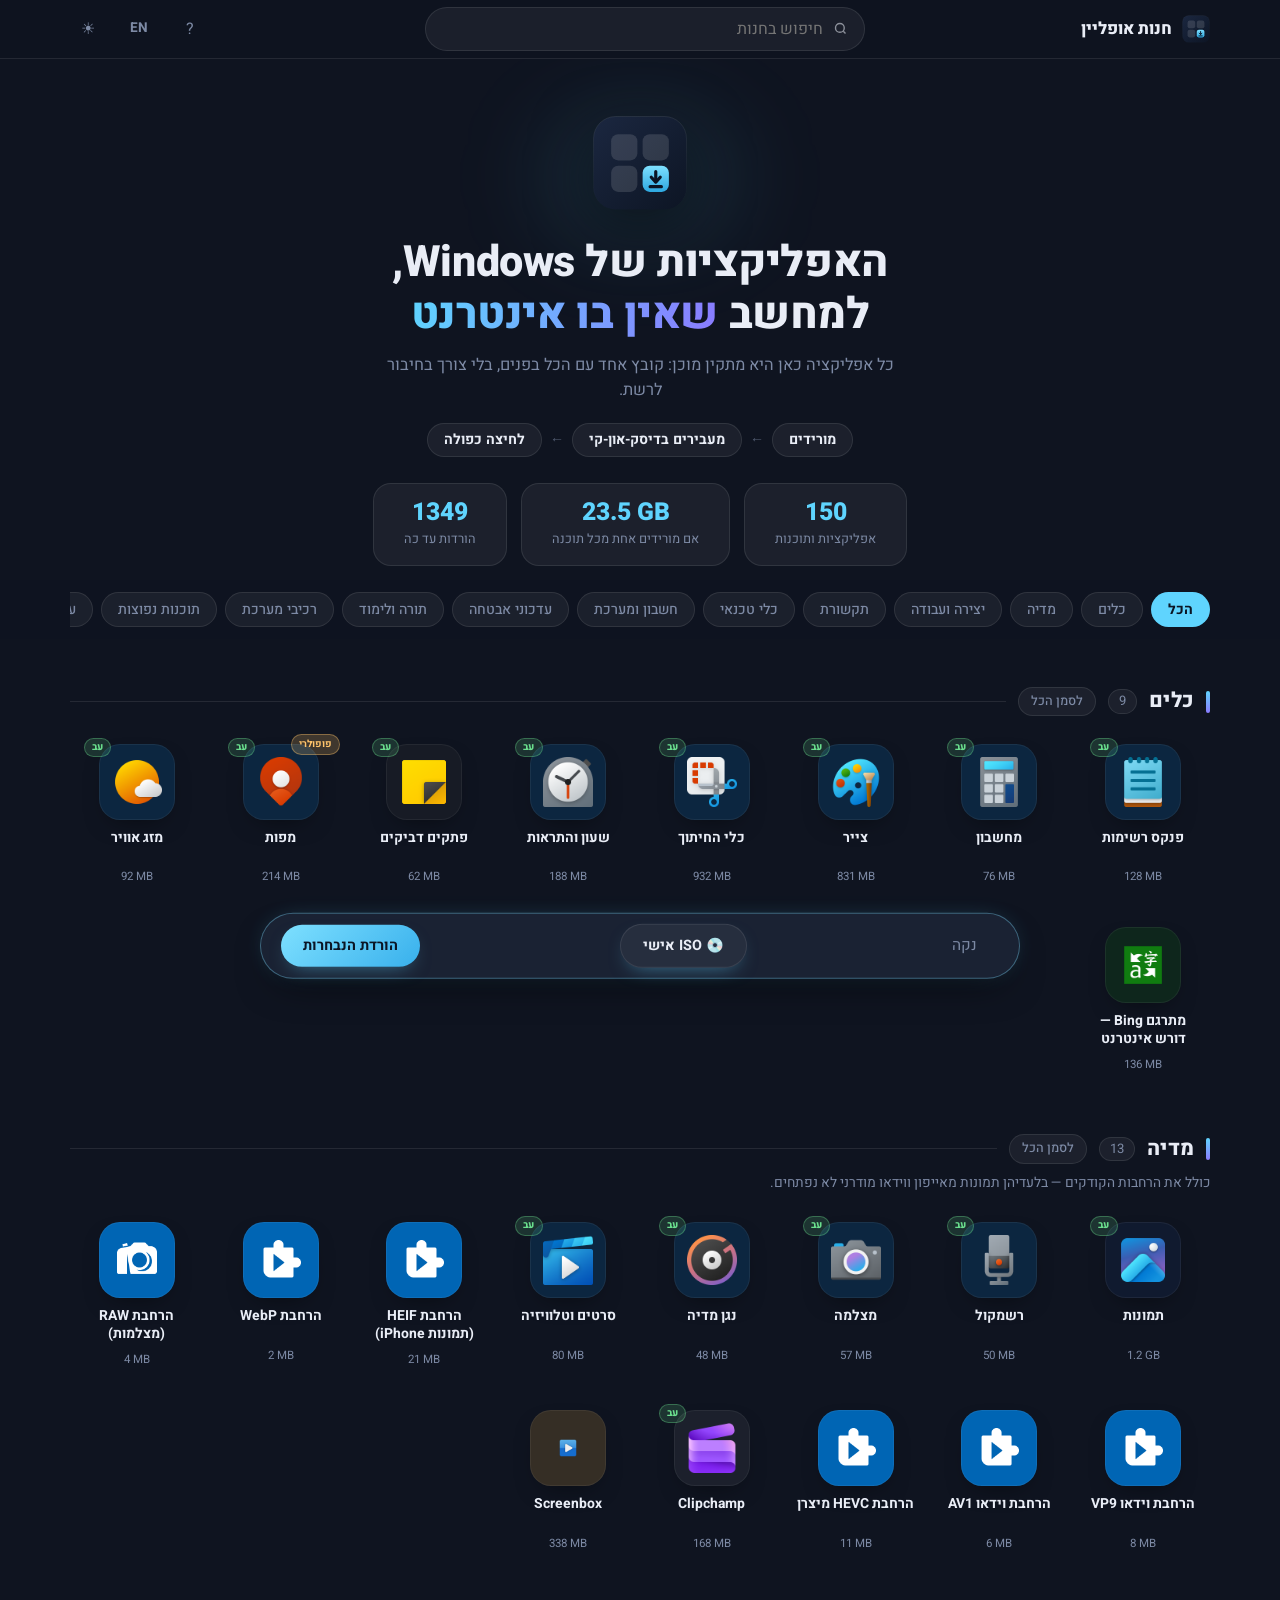
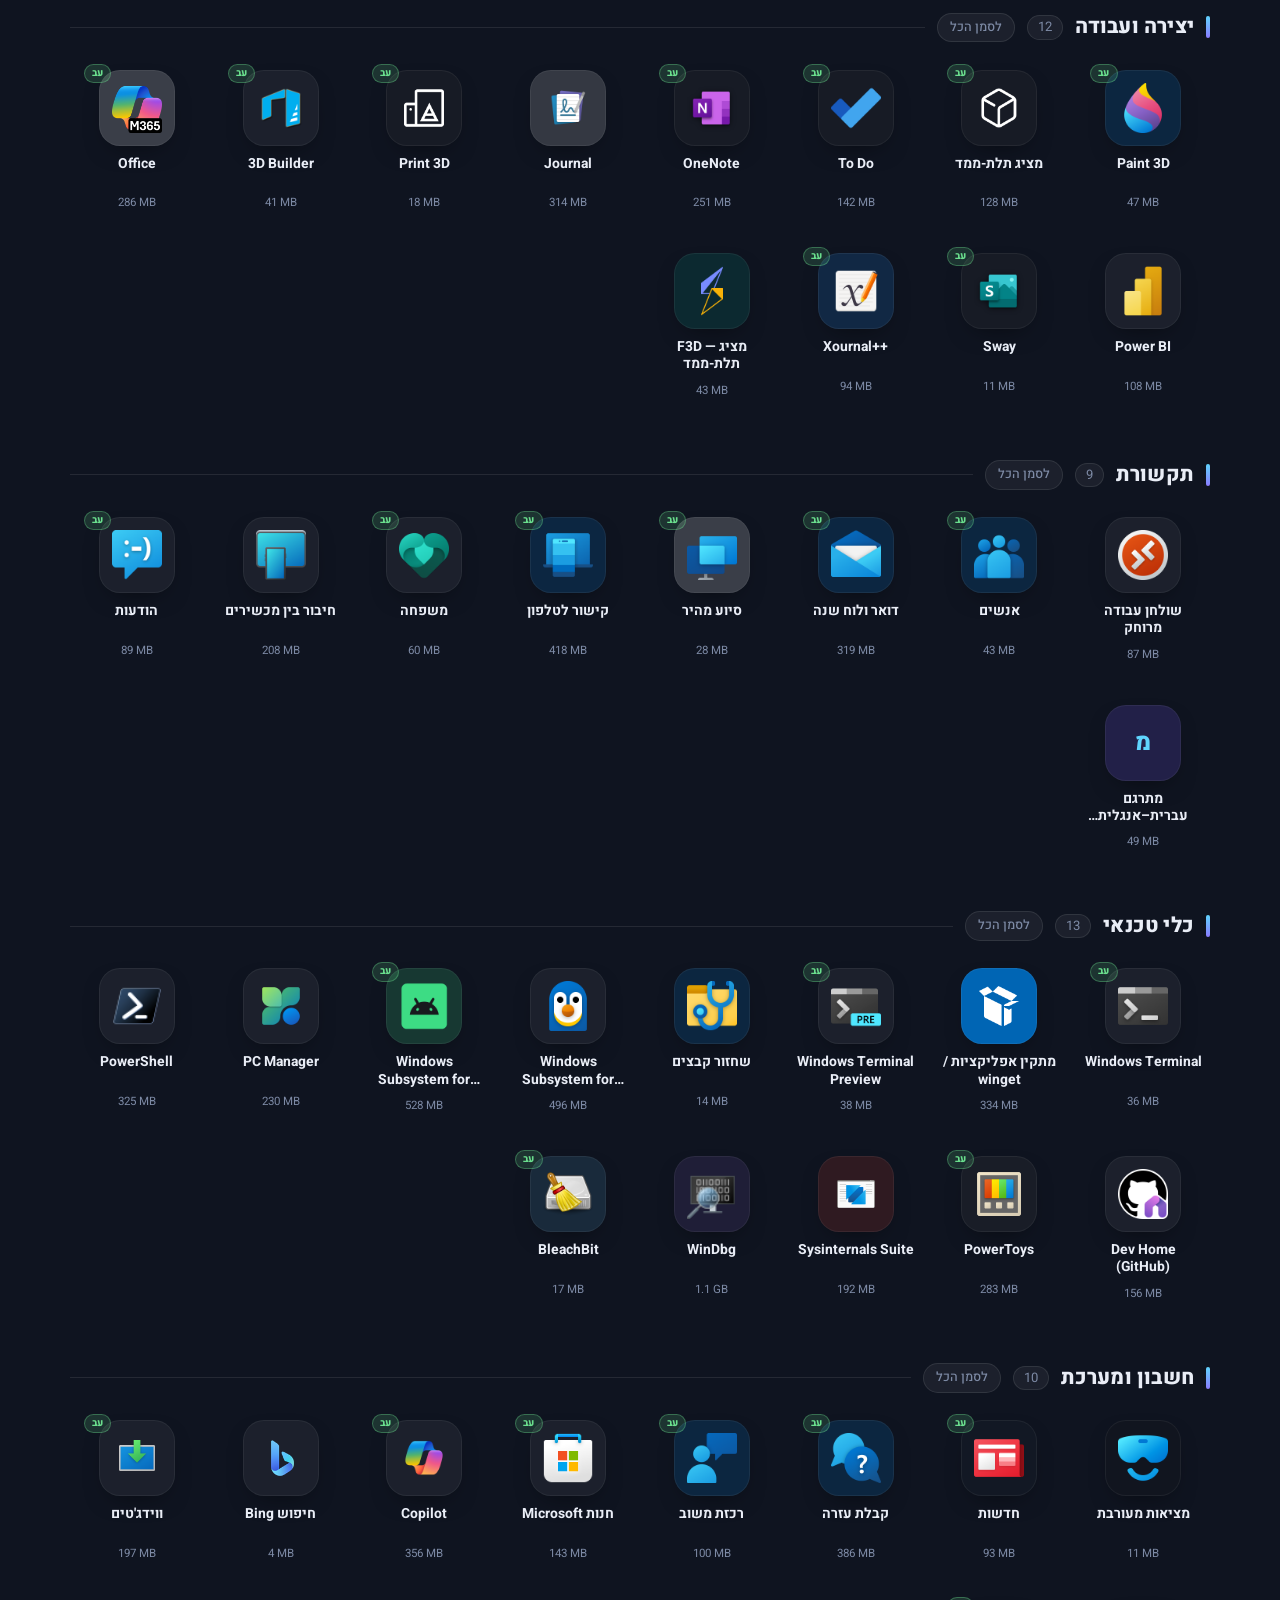
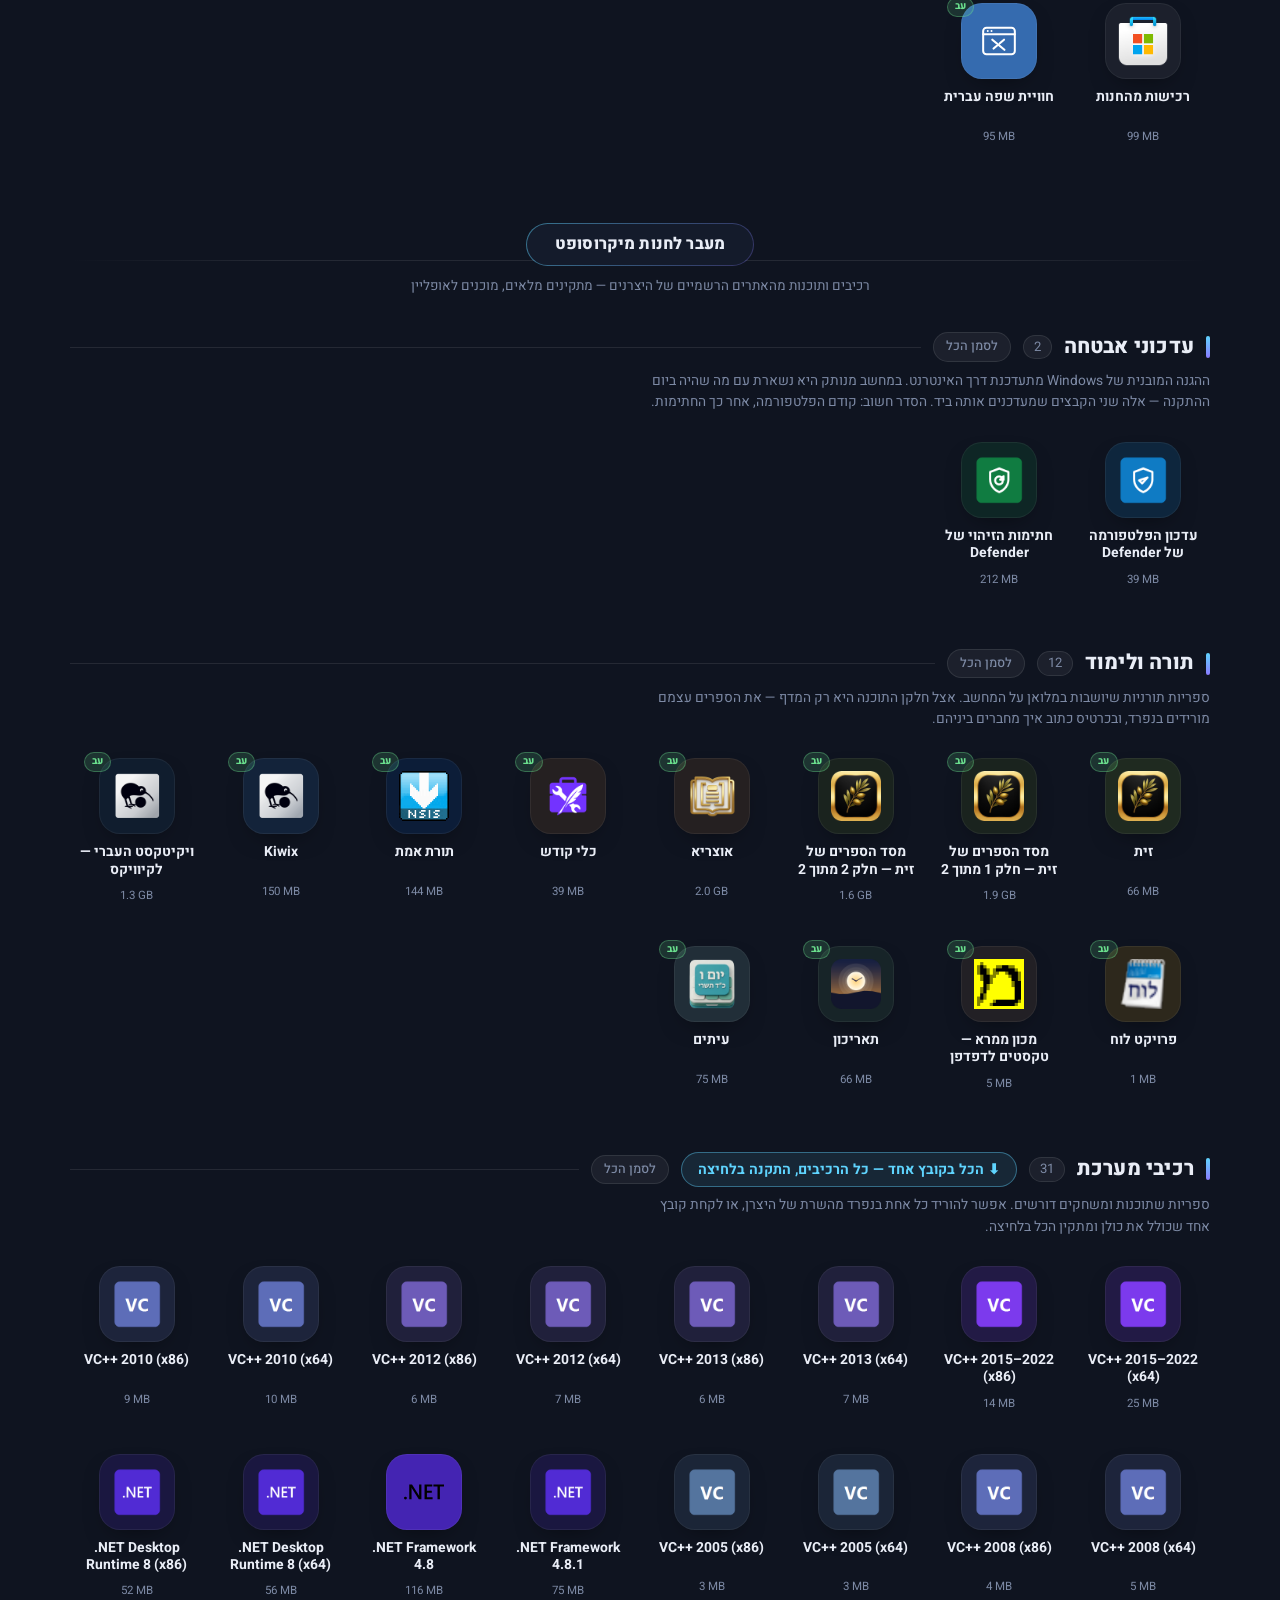
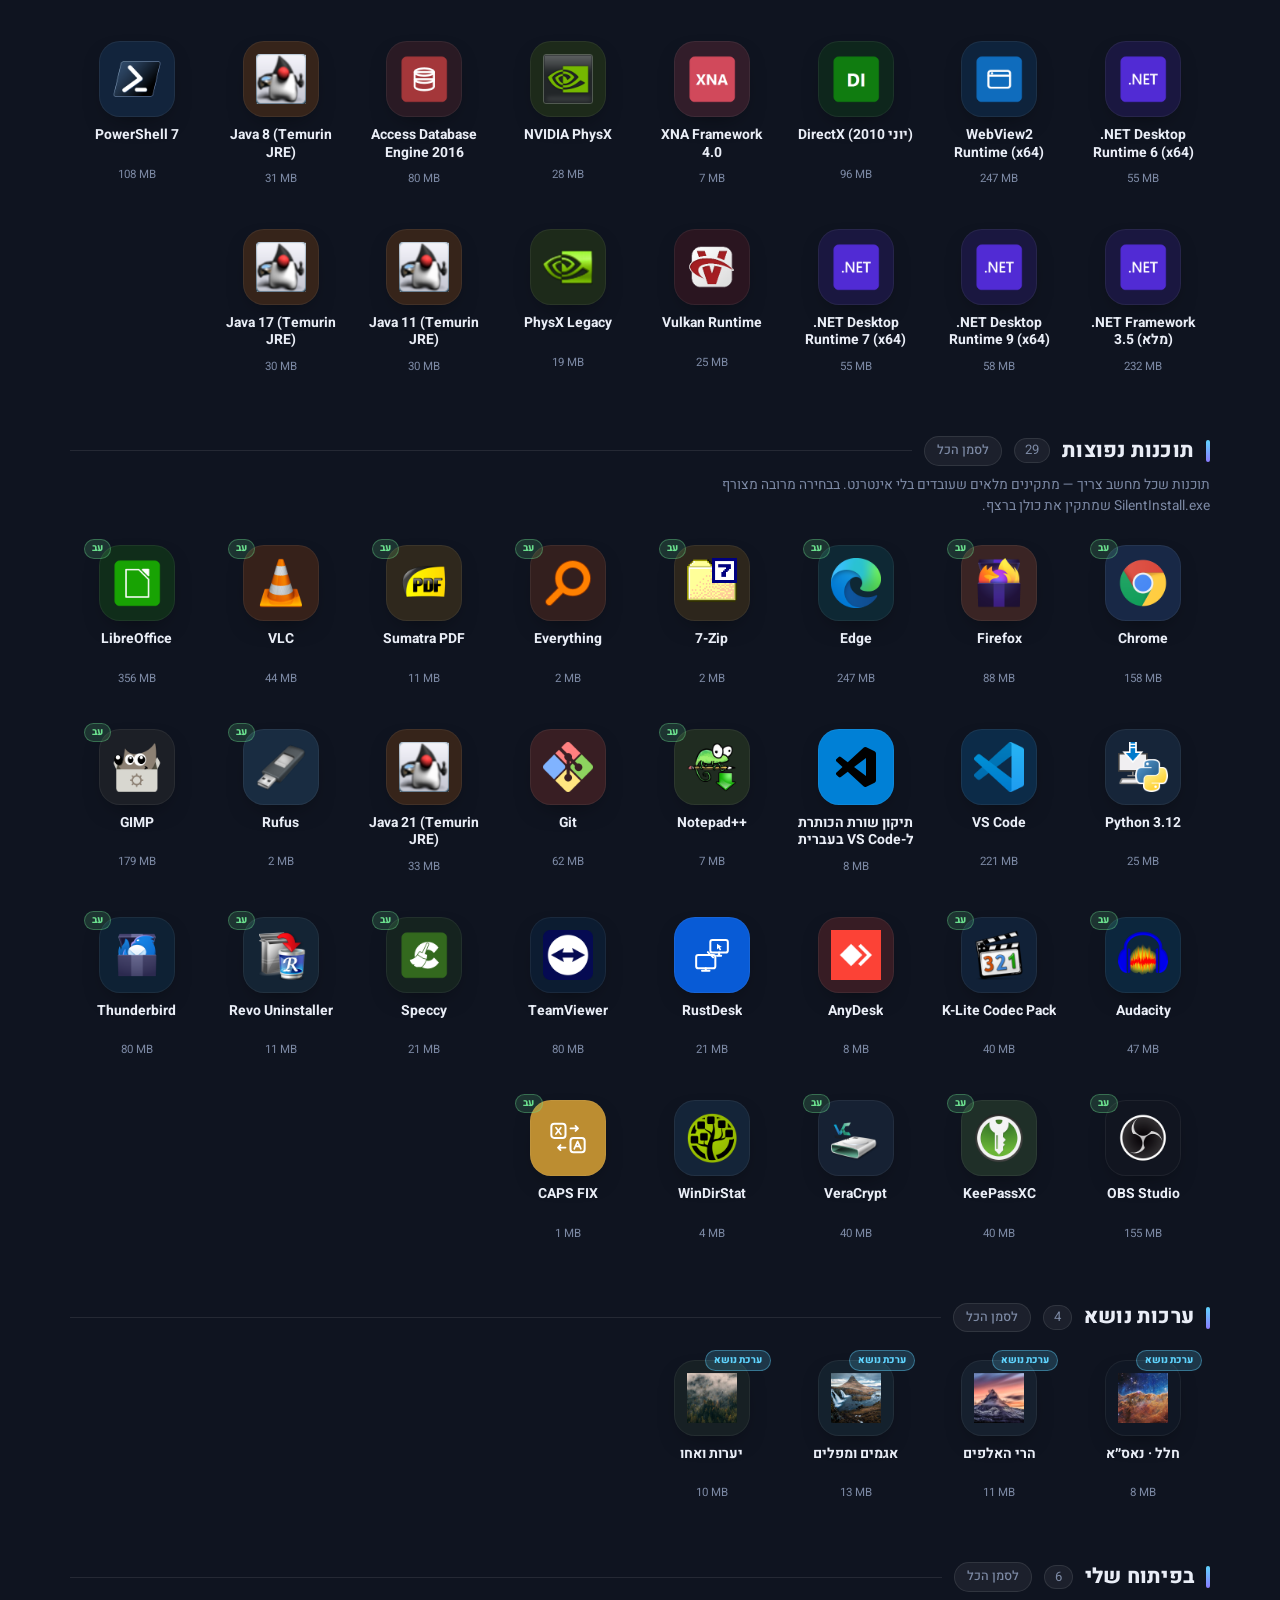
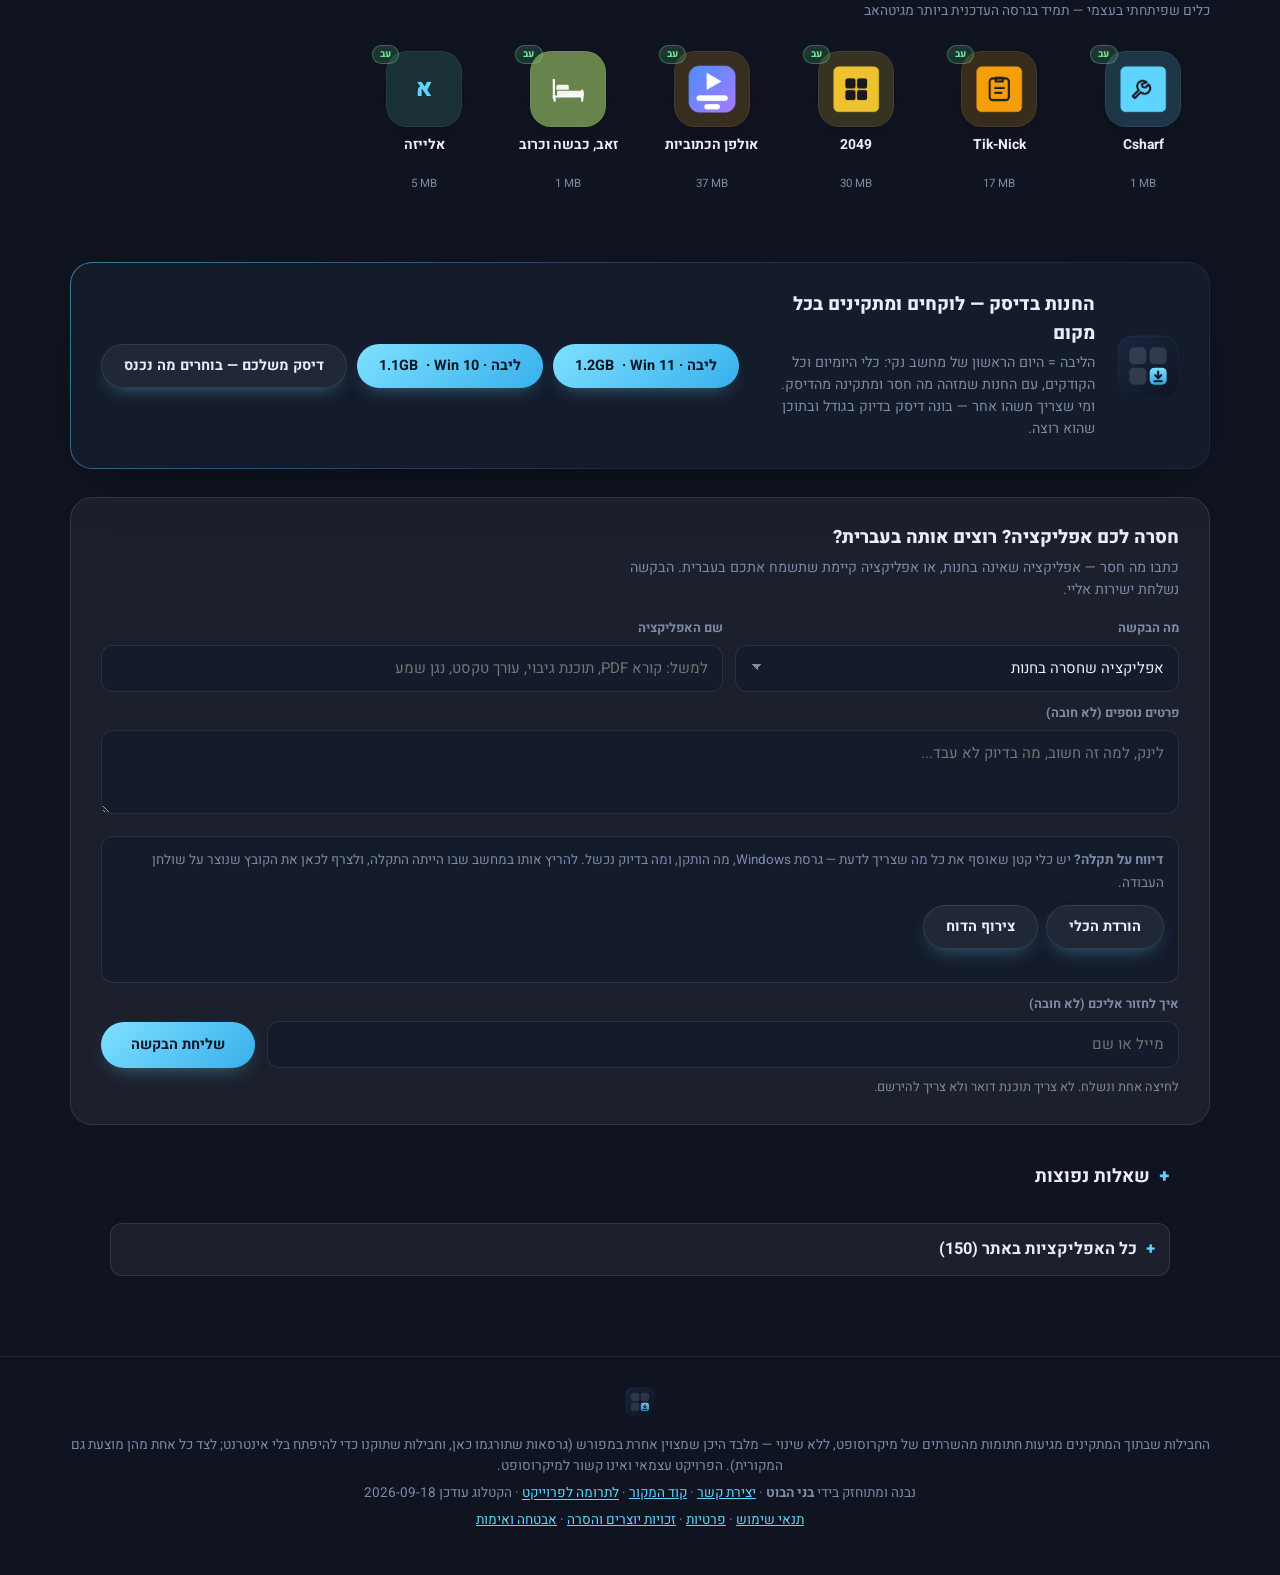
==== commit bc8b0e17: "site: the two small discs are 1.2 and 1.1 GB now, and they say so They stopped being built by a shop" ====
--- a/index.html
+++ b/index.html
@@ -3802,7 +3802,7 @@
   LANG = LANG === 'he' ? 'en' : 'he';
   if (LANG === 'he') restoreDom();
   applyLang();
-  // the ISO anchors are one composite text node ("ליבה · Win 11 · 582MB"), which is not a
+  // the ISO anchors are one composite text node ("ליבה · Win 11 · 1.2GB"), which is not a
   // dictionary key - rebuilding them is the only thing that switches their language
   try { isoButtons(); } catch (e) { }
   render();
@@ -3858,8 +3858,12 @@
 /* ===== ISO ===== */
 function isoButtons() {
   const b = [];
-  if (LIVE['WINAPPS-W11-CORE.iso']) b.push('<a class="btn" href="' + REL + 'WINAPPS-W11-CORE.iso">' + T('ליבה') + ' · Win 11 · <span dir="ltr">582MB</span></a>');
-  if (LIVE['WINAPPS-W10-CORE.iso']) b.push('<a class="btn" href="' + REL + 'WINAPPS-W10-CORE.iso">' + T('ליבה') + ' · Win 10 · <span dir="ltr">445MB</span></a>');
+  /* The sizes went from 582/445 MB to 1.2/1.1 GB when these two stopped being built by a second
+     shop of their own and became a cut of the same staging run as the big disc - which means they
+     now carry the browser engine, 668 MB of it, and with it every fix the big disc has had. A
+     small disc whose shop will not open on an offline Windows 10 is not small, it is broken. */
+  if (LIVE['WINAPPS-W11-CORE.iso']) b.push('<a class="btn" href="' + REL + 'WINAPPS-W11-CORE.iso">' + T('ליבה') + ' · Win 11 · <span dir="ltr">1.2GB</span></a>');
+  if (LIVE['WINAPPS-W10-CORE.iso']) b.push('<a class="btn" href="' + REL + 'WINAPPS-W10-CORE.iso">' + T('ליבה') + ' · Win 10 · <span dir="ltr">1.1GB</span></a>');
   /* The full disc has no home - a GitHub release asset stops at 2GB and the disc is fifteen
      times that. It sat here as a greyed-out "coming soon" for months, which is a dead end
      dressed as a promise. The path that does exist is better anyway: pick what the machine
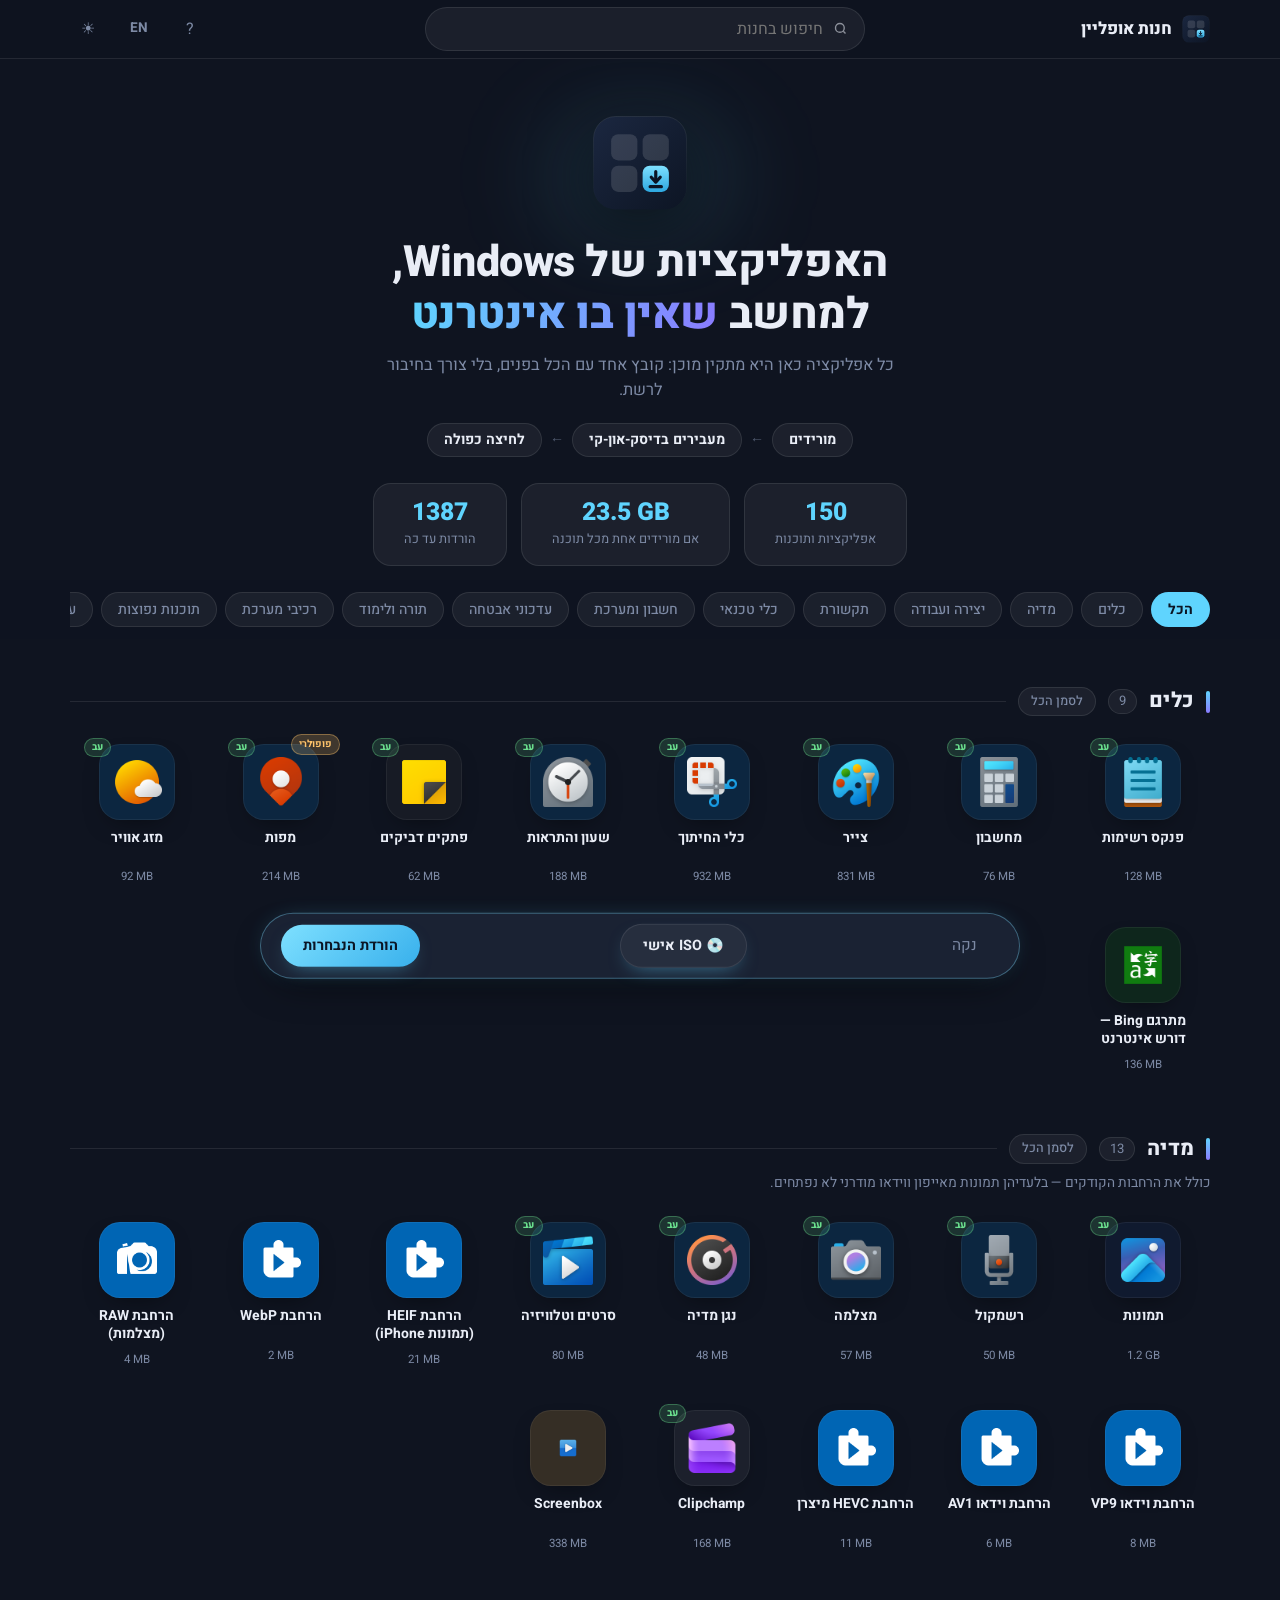
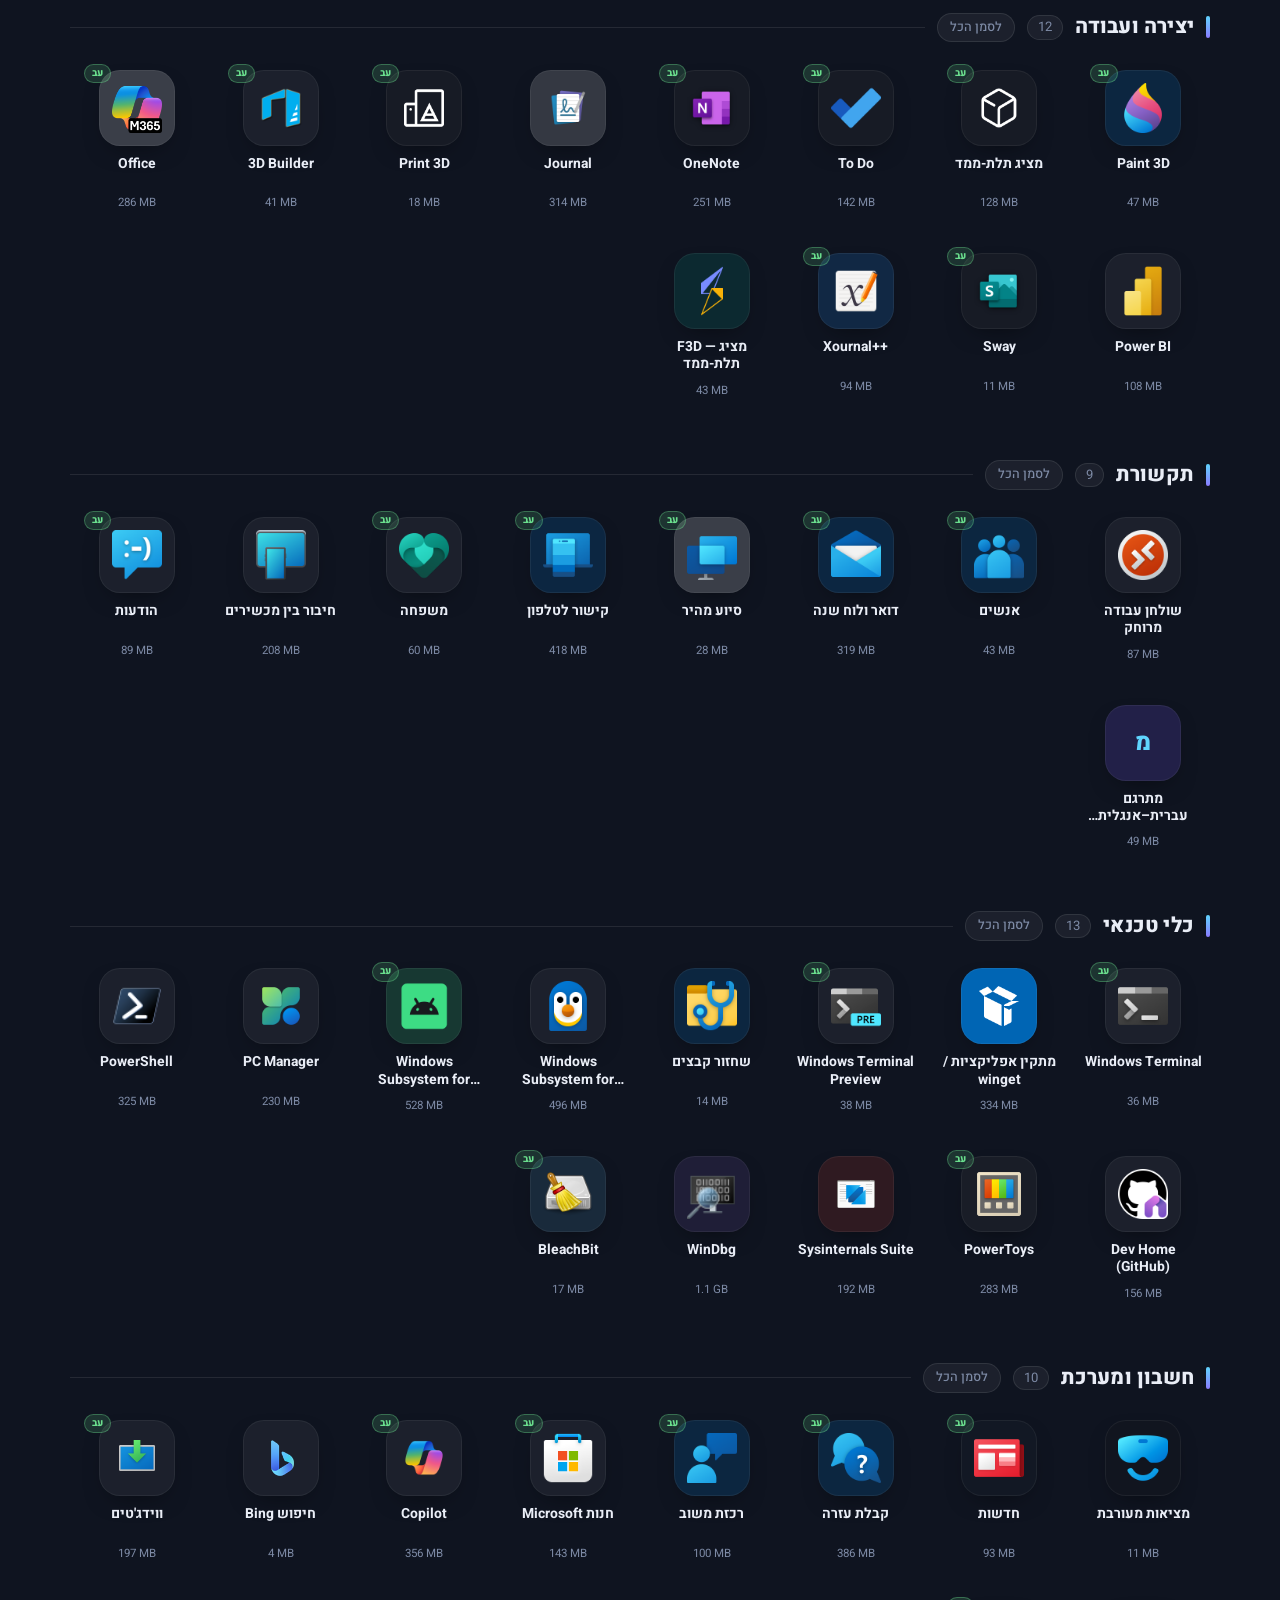
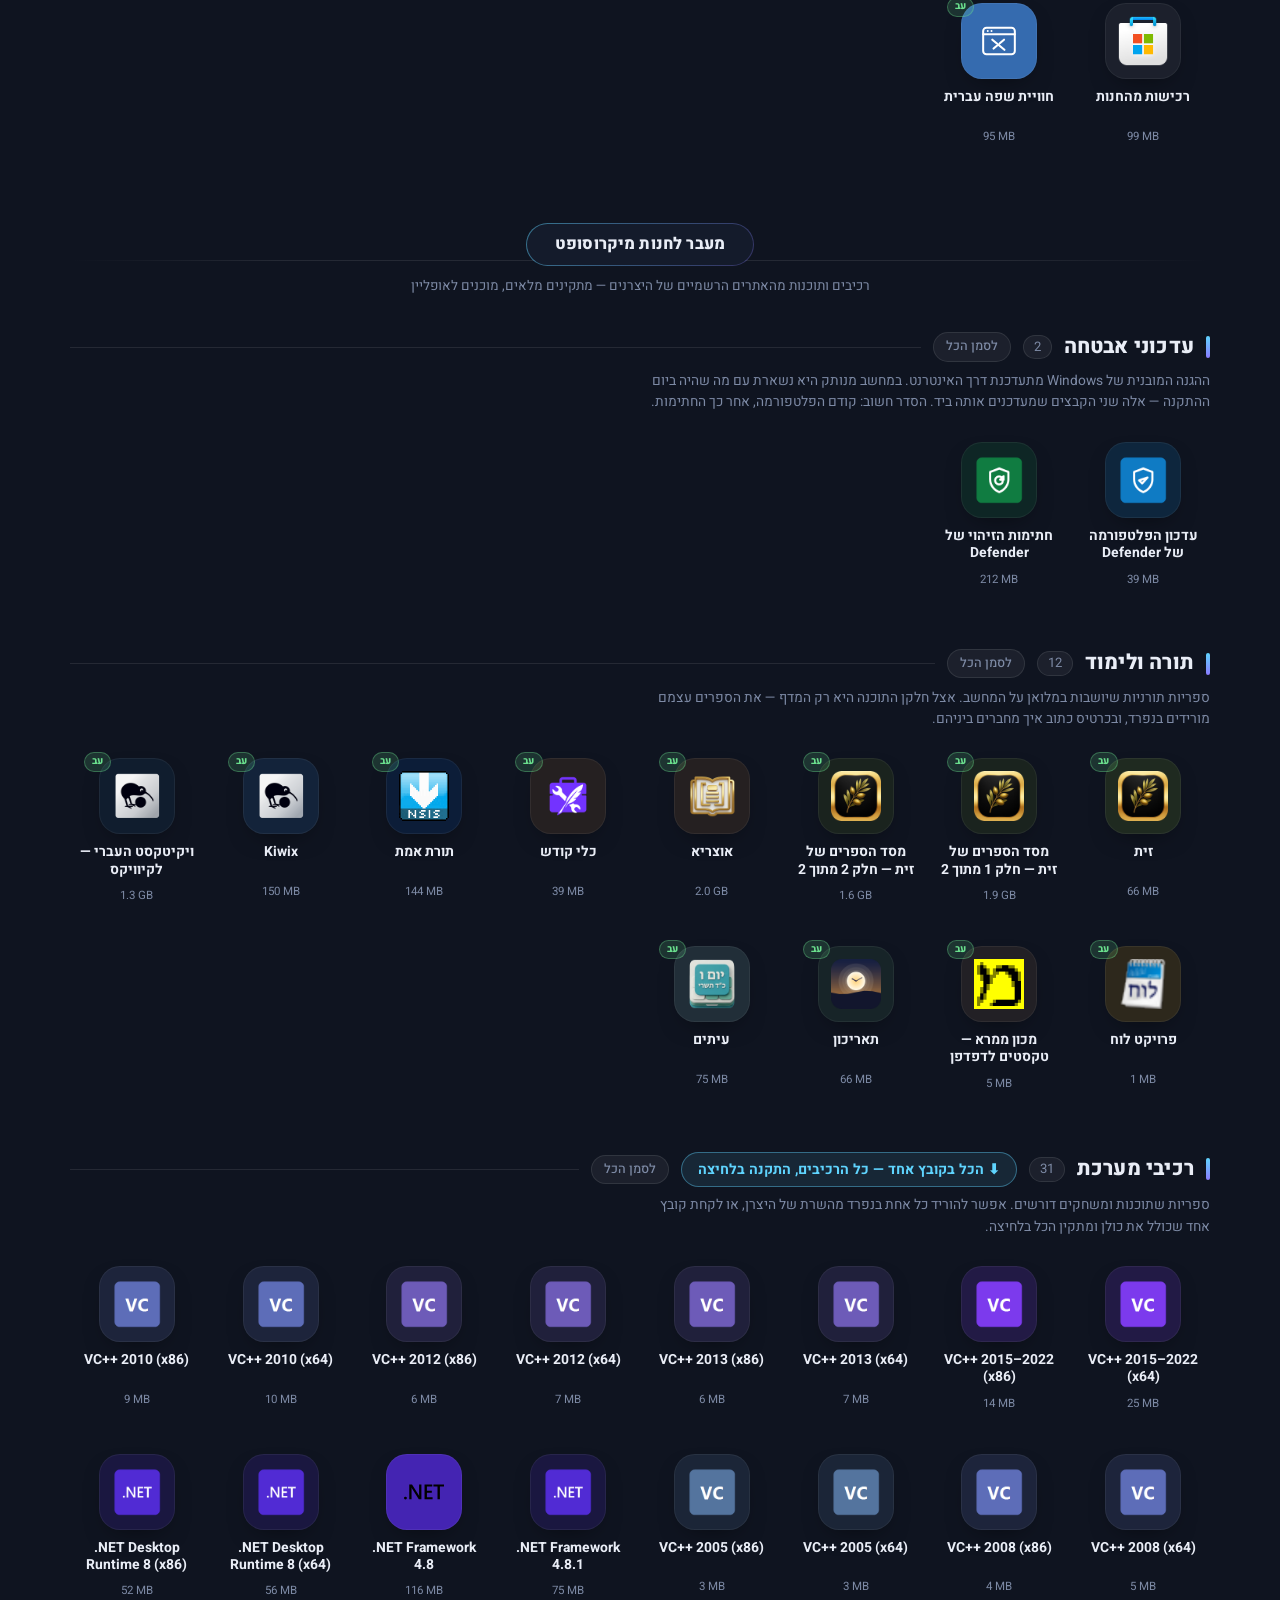
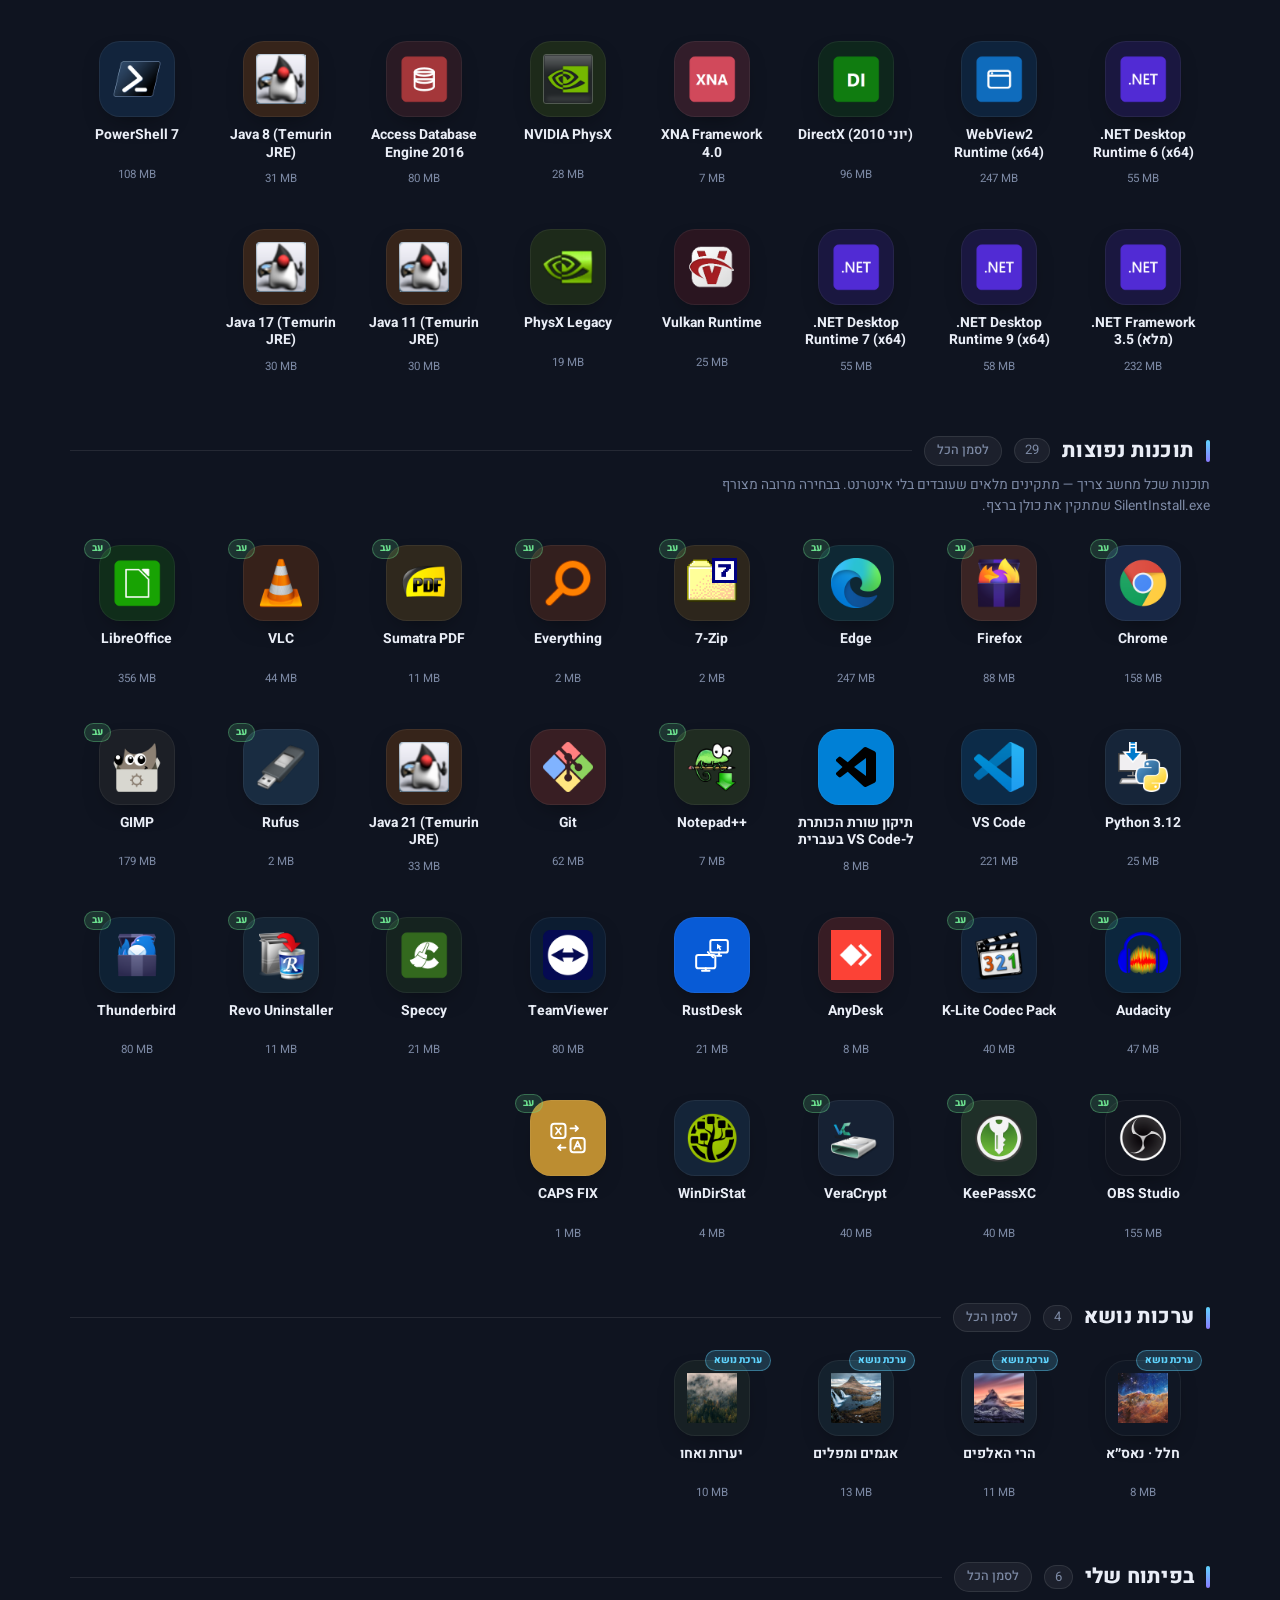
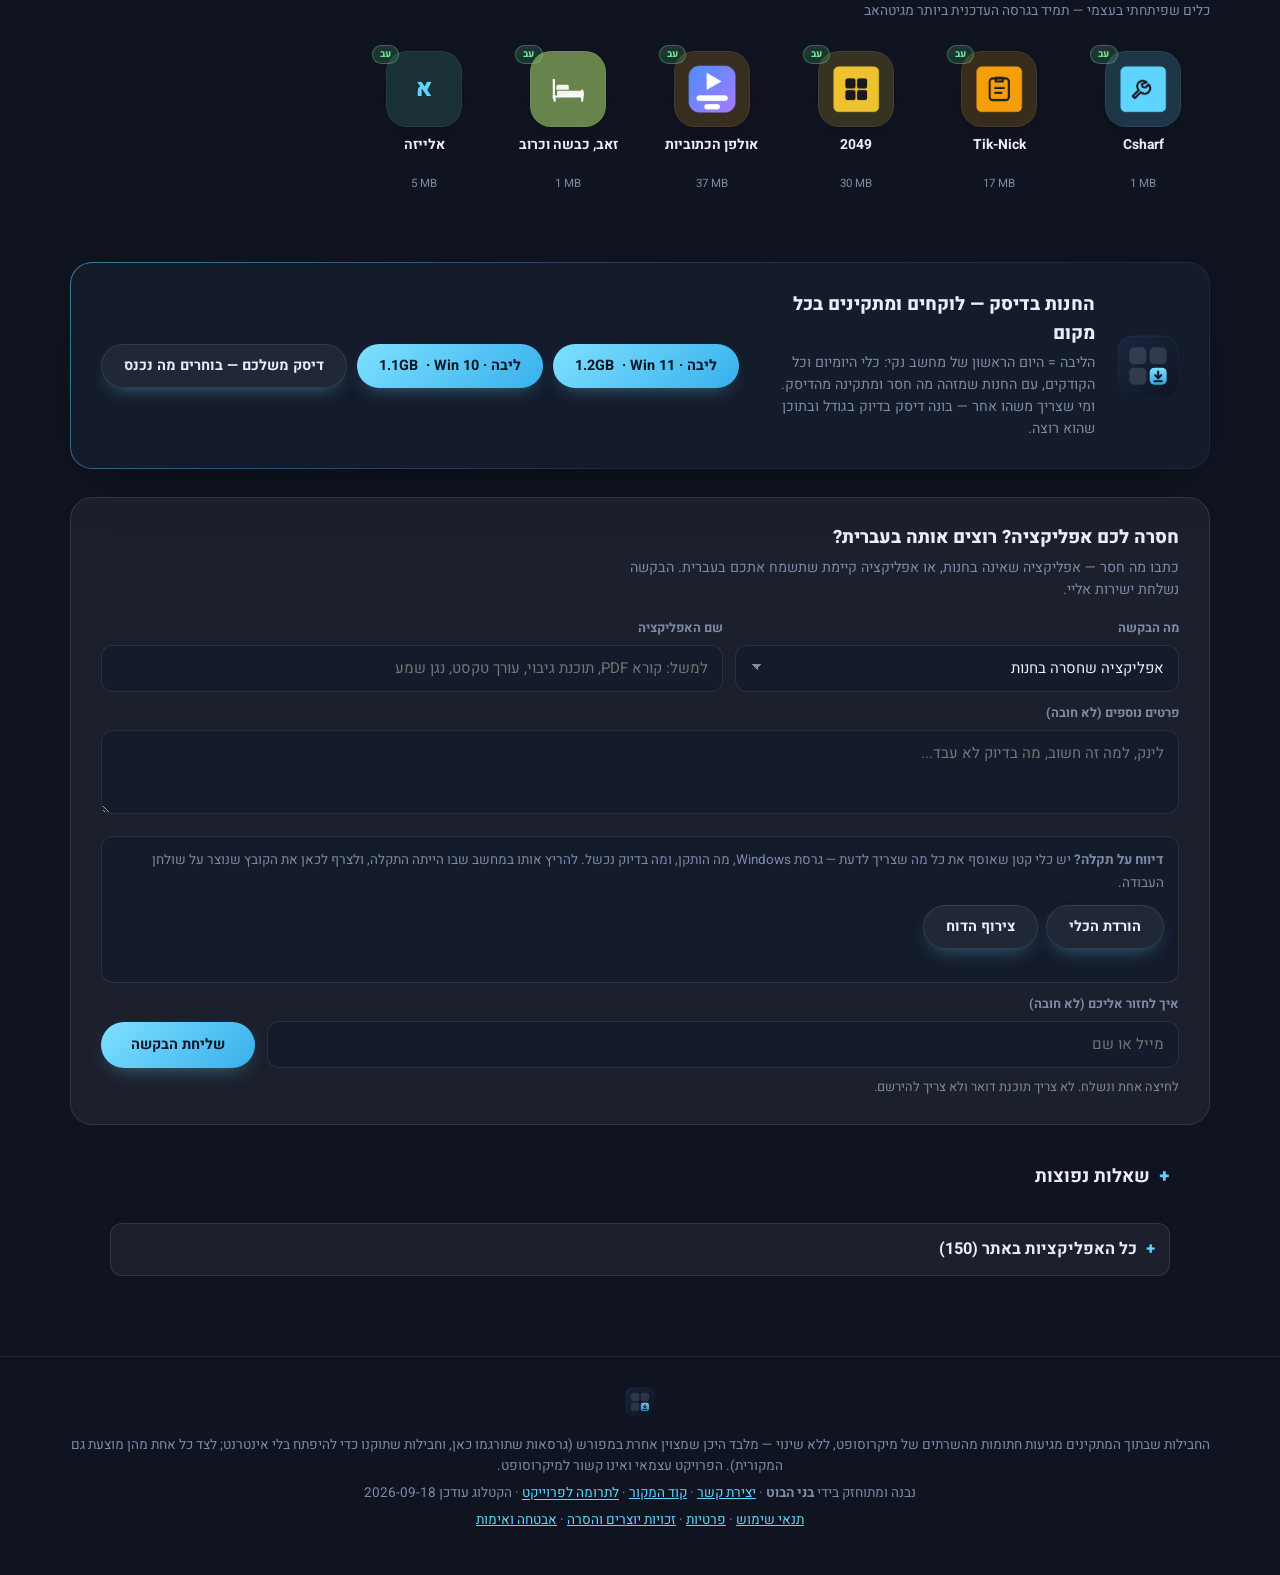
==== commit a73976c7: "disc: what a second pass found in the first pass's fixes A lean adversarial pass over the 2026-09-19" ====
--- a/index.html
+++ b/index.html
@@ -21,15 +21,37 @@
    table runs out, which it does, and after which a lookup alone would quietly find nothing. */
 (function () {
   var root = document.documentElement;
+  /* The closed shop is a COVER over the page, not a replacement of it.
+
+     It used to be a replacement: show() set document.body.innerHTML to the greeting and the
+     title to "שבת שלום". A person saw exactly what they see now. But a search engine renders
+     pages at all hours, roughly one visit in seven lands on Shabbat in Jerusalem, and what it
+     rendered then was a page with a two-word title and one line of text. The site was not in
+     Google's index at all - zero pages - while the project's README on GitHub was, and that is
+     the likeliest reason. A shop that nobody can find is closed seven days a week.
+
+     So the page stays whole underneath and two fixed pseudo-elements on <html> sit over it from
+     the very first paint: no body to wait for, no flash of the shop before the cover lands, and
+     no JavaScript on the path between "it is Shabbat" and "the screen says so". Nothing served
+     differs by who is asking, which is the line that must not be crossed - a crawler gets the
+     same page a person does, cover and all. show() below only takes the covered content out of
+     the keyboard's reach and leaves the title alone. */
   var st = document.createElement("style");
-  st.textContent = "html[data-rest] body{visibility:hidden}" +
-    "html[data-rest] body.rest{visibility:visible;display:flex;align-items:center;justify-content:center;" +
-    "min-height:100vh;margin:0;background:#0b1220;color:#e8eef8;text-align:center;" +
-    "font-family:system-ui,'Segoe UI',Arial,sans-serif}" +
-    ".rest .g{font-size:2.6rem;font-weight:800;letter-spacing:-.5px}" +
-    ".rest p{font-size:1.05rem;line-height:1.7;color:#9fb2cc;margin:1.1rem 0 0}";
+  st.textContent = "html[data-rest]{overflow:hidden}" +
+    // top/right/bottom/left, not the inset shorthand: a browser old enough not to know inset would
+    // leave the cover unpositioned, which is to say the shop open on Shabbat on exactly the machines
+    // this audience keeps longest
+    "html[data-rest]::before{content:attr(data-greet);position:fixed;top:0;right:0;bottom:0;left:0;z-index:2147483647;" +
+    "display:flex;align-items:center;justify-content:center;padding:2rem 2rem 6rem;box-sizing:border-box;" +
+    "background:#0b1220;color:#e8eef8;text-align:center;direction:rtl;" +
+    "font:800 2.6rem/1.2 system-ui,'Segoe UI',Arial,sans-serif;letter-spacing:-.5px}" +
+    "html[data-rest]::after{content:attr(data-when);position:fixed;left:0;right:0;top:50%;margin-top:1.4rem;" +
+    "z-index:2147483647;padding:0 2rem;text-align:center;direction:rtl;color:#9fb2cc;" +
+    "font:1.05rem/1.7 system-ui,'Segoe UI',Arial,sans-serif}";
   (document.head || root).appendChild(st);
   root.setAttribute("data-rest", "1");
+  root.setAttribute("data-greet", "שבת שלום");
+  root.setAttribute("data-when", "החנות סגורה.");
 
   /* The crude rule, for when the exact one is unavailable. Sunset in Jerusalem runs from about
      16:47 in December to about 19:50 in June, so in at 16:00 on Friday and out at 21:00 on
@@ -78,25 +100,155 @@
     shut = byClock();            // a table we cannot read is not a reason to trade on Shabbat
   }
 
+  /* A way to SEE the closed shop on a weekday: ?shabbat=1 in the address. It can only close the
+     page, never open it - a key that only locks is safe to leave in the door - and it exists
+     because the alternative is waiting for Friday evening to find out what a change here did. */
+  try {
+    if (/[?&]shabbat=1(?:&|$)/.test(location.search)) {
+      if (!shut) { greet = "חג שמח"; when = ""; }
+      shut = true;
+    }
+  } catch (e) { }
   if (!shut) { root.removeAttribute("data-rest"); return; }
+  // the words on the cover; the cover itself has been up since the style tag above landed
+  root.setAttribute("data-greet", greet);
+  root.setAttribute("data-when", "החנות סגורה" + (when ? ". " + when : "") + ".");
   function show() {
+    /* What the cover cannot do on its own: a keyboard walks straight through a fixed overlay,
+       Tab by Tab, into buttons nobody can see. inert takes every top-level element out of focus
+       and out of the accessibility tree while it is covered. The content is still in the page -
+       that is the whole point - it is just not reachable by anyone this evening. */
     try {
-      document.body.className = "rest";
-      document.body.innerHTML = '<div style="max-width:34rem;padding:2rem"><div class="g"></div><p></p></div>';
-      document.body.querySelector(".g").textContent = greet;
-      document.body.querySelector("p").textContent =
-        "החנות סגורה" + (when ? ". " + when : "") + ".";
-      document.title = greet;
-    } catch (e) {
-      // whatever went wrong, the page stays shut and still says why
-      try { document.body.className = "rest"; document.body.textContent = greet; } catch (e2) { }
-    }
+      var kids = document.body.children;
+      for (var k = 0; k < kids.length; k++) {
+        try { kids[k].inert = true; } catch (e0) { }
+        kids[k].setAttribute("aria-hidden", "true");
+      }
+    } catch (e) { }
   }
   if (document.readyState === "loading") document.addEventListener("DOMContentLoaded", show);
   else show();
 })();
 </script>
 <!--SHABBAT:END-->
+<!--WILD:START-->
+<script>
+/* The ONE copy of the rule that turns a star into a file.
+ *
+ * A card says "Everything-*-Setup.exe" and the library holds two files that fit. Which one the
+ * shop installs, which one the staging audit expects, and which one the currency check compares
+ * against the maker all have to be the same answer - and for a while they were three separate
+ * copies of the same twenty lines, in three files, and one of them lacked a rule the other two
+ * had. It resolved Everything's star to the 1.5 beta, compared that against a card whose link
+ * points at the 1.4 stable, and reported the project as behind its own vendor. An evening went on
+ * that. A third copy of a rule is a third chance to disagree with the other two.
+ *
+ * So this file is the rule, and everything else reads it:
+ *   - build\check-disc-vs-site.js and build\check-currency.js  require() it
+ *   - site\index.html carries it inline between the two WILD markers, put there by
+ *     build\run-export.ps1 (the page is one file and cannot require anything). The marker
+ *     tokens are deliberately NOT written out in this comment: the injector finds the block's
+ *     end by regex, and a copy of the end token inside the block ended it early.
+ *   - build\pick.ps1 is the PowerShell twin for mkindex/disc-manifest, and the staging audit
+ *     checks every star's answer in index.txt against this file's answer, so the twin cannot drift
+ *     without stopping the burn
+ *
+ * The rule itself:
+ *   1. An exact name is never a guess: if the library has the name as written, that is the file.
+ *   2. A star stands in for the version. When it matches several files, the NEWEST wins, judged only
+ *      on the text the star itself covers (1.4.1.1032 beats 1.4.1.999; everything else in the
+ *      name is literal and identical across the matches). Equal numbers fall back to the name, so
+ *      the answer is the same on every run.
+ *   3. A star must never resolve to a file some card pins in full. That file is a different offer,
+ *      and the card already says which it is - Everything's stable is the download and its beta is
+ *      named beside it, in those words. Once the pinned name is out of the running the star can
+ *      only mean the other one.
+ *   4. If everything the star could mean is pinned, better the pinned file than nothing: a card
+ *      with no file installs nothing. But that only happens when the OTHER build has gone missing
+ *      from the library - a content problem in a resolution problem's clothes - so it is reported,
+ *      never silent.
+ *
+ * Plain ES5, no dependencies: the same bytes run in Node and inside the page.
+ */
+(function (root, factory) {
+  if (typeof module === 'object' && module.exports) module.exports = factory();
+  else root.WILD = factory();
+}(typeof self !== 'undefined' ? self : this, function () {
+  'use strict';
+
+  var ESC = /[.+^${}()|[\]\\]/g;
+
+  // the pattern as a regex, stars as .*; case-insensitive because Windows names are
+  function glob(pat) {
+    return new RegExp('^' + pat.replace(ESC, '\\$&').replace(/\*/g, '.*') + '$', 'i');
+  }
+
+  // the numbers under the stars, in order: "Everything-1.4.1.1032.x64-Setup.exe" -> [1,4,1,1032,64]
+  function wildNums(pat, f) {
+    var m = f.match(new RegExp('^' + pat.replace(ESC, '\\$&').replace(/\*/g, '(.*)') + '$', 'i'));
+    return m ? (m.slice(1).join('.').match(/\d+/g) || []).map(Number) : [];
+  }
+
+  // true when a is a newer match of pat than b
+  function newer(pat, a, b) {
+    var x = wildNums(pat, a), y = wildNums(pat, b);
+    for (var i = 0; i < Math.max(x.length, y.length); i++) {
+      var xi = x[i] || 0, yi = y[i] || 0;
+      if (xi !== yi) return xi > yi;
+    }
+    return a.localeCompare(b) > 0;
+  }
+
+  // the name at the end of a url, decoded
+  function tail(url) {
+    try { return decodeURIComponent(String(url).split('/').pop()); } catch (e) { return String(url).split('/').pop(); }
+  }
+
+  /* Every name the given catalogue lists pin in full: a file without a star, a translated build,
+     an alternative download. Pass every list that exists (the visible catalogue AND the quiet
+     aisle) - a star on one list must not take a file the other list pins. */
+  function pinnedOf(lists) {
+    var out = {};
+    for (var l = 0; l < lists.length; l++) {
+      var apps = lists[l] || [];
+      for (var i = 0; i < apps.length; i++) {
+        var a = apps[i];
+        var files = a.files || [];
+        for (var k = 0; k < files.length; k++) if (files[k].exe && files[k].exe.indexOf('*') < 0) out[files[k].exe] = true;
+        if (a.xlat && a.xlat.exe && a.xlat.exe.indexOf('*') < 0) out[a.xlat.exe] = true;
+        if (a.alt && a.alt.url) out[tail(a.alt.url)] = true;
+      }
+    }
+    return out;
+  }
+
+  /* The one file a pattern means, out of the names given, or null.
+     names   - an array or a Set of every file name in the library
+     pinned  - the object pinnedOf() returns (or any object whose keys are pinned names)
+     onFall  - optional; called with (pattern, file) when rule 4 had to be used */
+  function resolve(pattern, names, pinned, onFall) {
+    var list = Array.isArray(names) ? names : Array.from(names);
+    for (var i = 0; i < list.length; i++) if (list[i] === pattern) return pattern;
+    if (pattern.indexOf('*') < 0) return null;
+    var re = glob(pattern), best = null, f;
+    for (i = 0; i < list.length; i++) {
+      f = list[i];
+      if (re.test(f) && !(pinned && pinned[f]) && (best === null || newer(pattern, f, best))) best = f;
+    }
+    if (best === null) {
+      for (i = 0; i < list.length; i++) {
+        f = list[i];
+        if (re.test(f) && (best === null || newer(pattern, f, best))) best = f;
+      }
+      if (best !== null && onFall) onFall(pattern, best);
+    }
+    return best;
+  }
+
+  return { glob: glob, wildNums: wildNums, newer: newer, pinnedOf: pinnedOf, resolve: resolve, tail: tail };
+}));
+</script>
+<!--WILD:END-->
 <meta name="description" content="חנות האפליקציות של Windows למחשבים בלי אינטרנט: מורידים מתקין מוכן, מעבירים בדיסק-און-קי, מתקינים.">
 <link rel="icon" type="image/svg+xml" href="logo.svg?v=2">
 <link rel="icon" type="image/png" href="icon.png?v=2">
@@ -1285,6 +1437,8 @@
     'No restore point was made, and this machine has none at all. The installs continue — but there is no way back.',
   'שחזור המערכת היה כבוי במחשב הזה. הפעלתי אותו ויצרתי נקודת שחזור. ההתקנה מתחילה.':
     'System Restore was switched off on this machine. It has been turned on and a point was created. Starting the installs.',
+  'שחזור המערכת היה כבוי. הפעלתי אותו, אבל יצירת הנקודה נכשלה. ההתקנה ממשיכה — בלי דרך חזרה.':
+    'System Restore was switched off. It has been turned on, but no restore point could be made. The installs continue — with no way back.',
   'לא הצלחתי ליצור נקודת שחזור. ההתקנה ממשיכה בלעדיה.':
     'The restore point could not be created. The installs continue without one.',
   '✕ הדיסק יצא מהכונן': '✕ the disc left the drive',
@@ -2599,7 +2753,7 @@
   if (chip && chip.dataset.heb !== undefined) { HEBONLY = !HEBONLY; render(); return; }
   if (chip && chip.dataset.dgone !== undefined) { DGONE = !DGONE; render(); return; }
   if (chip && chip.dataset.dsel !== undefined) { DSEL = chip.dataset.dsel; render(); return; }
-  if (chip && chip.dataset.win !== undefined) { FILTER = chip.dataset.win; if (FILTER !== 'all') TARGET = FILTER; render(); return; }
+  if (chip && chip.dataset.win !== undefined) { FILTER = chip.dataset.win; if (FILTER !== 'all') TARGET = FILTER; DCUT = null; render(); return; }
   if (chip && chip.dataset.cat !== undefined) { CATSEL = chip.dataset.cat; render(); return; }
   const dl = e.target.closest('[data-dl]');
   if (dl) { e.stopPropagation(); download(dl.dataset.dl); return; }
@@ -2632,7 +2786,9 @@
       const shut = ov.querySelector('#dshut');
       if (shut) { shut.click(); return; }
     }
-    ov.remove(); document.body.style.overflow = '';
+    ov.remove();
+    // the page scrolls again only when nothing is left over it
+    if (!document.querySelector('.overlay')) document.body.style.overflow = '';
     return;
   }
   if (e.key !== 'Enter' && e.key !== ' ') return;
@@ -2959,8 +3115,9 @@
 function frozenLine(a) {
   if (!DISC.on || !a || !a.frozen) return '';
   const when = (DISC.man && DISC.man.cut) ? DISC.man.cut : '';
+  // without a date there is no "as of" sentence at all, rather than one with a hole in it
   return '<div class="warn">' +
-    esc(T('הקובץ שעל הדיסק הזה עדכני נכון ל') + (when ? ' ' + when : '') + '. ' +
+    esc((when ? T('הקובץ שעל הדיסק הזה עדכני נכון ל') + ' ' + when + '. ' : '') +
         T('ברגע שהמחשב יתחבר לרשת, Windows יביא בעצמו את החתימות החדשות. עד אז זה מה שיש, וזה עדיף בהרבה על כלום.')) +
     '</div>';
 }
@@ -3177,6 +3334,7 @@
   const b = e.target.closest('[data-target]');
   if (!b) return;
   TARGET = b.dataset.target;
+  DCUT = null;   // the "what is on this disc" count depends on which build each card resolves to
   render();   // tile sizes depend on TARGET too - keep both displays in agreement
 });
 document.getElementById('selclear').onclick = () => { SELECTED.clear(); render(); };
@@ -3919,6 +4077,11 @@
    not a missing badge, a blank page with a shelf of nothing. Neither list is worth that: without
    them the shop simply stops claiming to know what is installed. */
 DISC.have  = new Set(Array.isArray(DISC.files) ? DISC.files : []);
+/* Which Windows this is. The frame has always injected DISC.build and the page never read it, so a
+   Windows 10 core disc opened with TARGET '11': bestFile() picked each card's Win11 build, the cut
+   carries the Win10 build instead, isLive() said "not here", and the sound recorder, the snipping
+   tool and both codec packs - the reason the disc exists - were not on the shelf. */
+if (DISC.on && typeof DISC.build === 'number' && DISC.build > 0) TARGET = DISC.build >= 22000 ? '11' : '10';
 DISC.state = (DISC.state && typeof DISC.state === 'object') ? DISC.state : {};
 DISC.at    = new Map();    // catalogue name (sometimes a pattern) -> the real file on the disc
 
@@ -3932,46 +4095,18 @@
      is. Everything is the case that proves it - its card offers the stable 1.4 as the download and
      1.5 as the beta beside it, in those words, and a star told only to prefer the newest picks the
      beta for both buttons while the card promises the stable. */
-  const pinned = new Set();
+  /* Which file each name means on THIS disc. The rule - newest match, never a file another offer
+     on the card pins, the pinned one only as a last resort - is build/wild.js, carried inline
+     above between the WILD markers; this used to be a third copy of it, and three copies had
+     already disagreed once. Every name is added, including each card's alternative download, so
+     a click on the second button finds its file too. */
   (DATA.apps || []).forEach(a => {
-    (a.files || []).forEach(f => { if (f.exe) { names.add(f.exe); if (f.exe.indexOf('*') < 0) pinned.add(f.exe); } });
-    if (a.xlat && a.xlat.exe) { names.add(a.xlat.exe); if (a.xlat.exe.indexOf('*') < 0) pinned.add(a.xlat.exe); }
-    if (a.alt && a.alt.url) {
-      const n = decodeURIComponent(a.alt.url.split('/').pop());
-      names.add(n); pinned.add(n);
-    }
+    (a.files || []).forEach(f => { if (f.exe) names.add(f.exe); });
+    if (a.xlat && a.xlat.exe) names.add(a.xlat.exe);
+    if (a.alt && a.alt.url) names.add(WILD.tail(a.alt.url));
   });
-  /* A star stands in for the version, so the card keeps working when a newer build replaces the
-     old one. But the library can hold two builds of one program at once - a card may offer the
-     maker's own earlier release beside the current one - and then the star matches both. Taking
-     the first match meant taking whichever name came back first, which is the older one as often
-     as not: the shop would install a two-year-old build and report the current version.
-     So: when a star matches several files, the newest wins, judged only on the text the star
-     itself covers. Everything else in the name is literal and identical across the matches. */
-  const wildNums = (pat, f) => {
-    const m = f.match(new RegExp('^' + pat.replace(/[.+^${}()|[\]\\]/g, '\\$&').replace(/\*/g, '(.*)') + '$', 'i'));
-    return m ? (m.slice(1).join('.').match(/\d+/g) || []).map(Number) : null;
-  };
-  const newer = (pat, a, b) => {
-    const x = wildNums(pat, a) || [], y = wildNums(pat, b) || [];
-    for (let i = 0; i < Math.max(x.length, y.length); i++) {
-      const xi = x[i] || 0, yi = y[i] || 0;
-      if (xi !== yi) return xi > yi;
-    }
-    return a.localeCompare(b) > 0;
-  };
-  names.forEach(n => {
-    if (DISC.have.has(n)) { DISC.at.set(n, n); return; }
-    if (n.indexOf('*') < 0) return;
-    const re = new RegExp('^' + n.replace(/[.+^${}()|[\]\\]/g, '\\$&').replace(/\*/g, '.*') + '$', 'i');
-    let best = null;
-    for (const f of DISC.have) if (re.test(f) && !pinned.has(f) && (best === null || newer(n, f, best))) best = f;
-    /* Everything the star could mean is spoken for by a name elsewhere. Better the pinned file
-       than nothing: a card with no file installs nothing, which is worse than one that installs
-       its own second offer. */
-    if (!best) for (const f of DISC.have) if (re.test(f) && (best === null || newer(n, f, best))) best = f;
-    if (best) DISC.at.set(n, best);
-  });
+  const pinned = WILD.pinnedOf([DATA.apps || []]);
+  names.forEach(n => { const best = WILD.resolve(n, DISC.have, pinned); if (best) DISC.at.set(n, best); });
   document.body.classList.add('on-disc');
   // the tooltip asked "what is this SITE" while a person held a disc
   const ab = document.getElementById('about-btn');
@@ -4195,7 +4330,10 @@
 function discStateChips() {
   const n = {};
   for (const a of (DATA.apps || [])) {
-    if (!bestFile(a)) continue;
+    const f = bestFile(a);
+    if (!f) continue;
+    // a program this cut does not carry is not "not installed"; it is not on offer
+    if (discIsCut() && !DGONE && !isLive(a, f)) continue;
     const s = discStateOf(a);
     n[s] = (n[s] || 0) + 1;
   }
@@ -4502,18 +4640,30 @@
 if (DISC.on && window.chrome && window.chrome.webview) {
   window.chrome.webview.addEventListener('message', ev => {
     const p = String(ev.data || '').split('\t');
-    if (p[0] !== 'job' || !discPanel) return;
+    if (p[0] !== 'job') return;
+    const exe = p[1] || '', state = p[2] || '';
+    if (!state) return;
+    /* What the MACHINE now is, recorded before any question of which window is open. These two
+       lived below the panel gates, so a person who pressed סגירה on a running batch - the panel's
+       own text says leaving is fine - came back to a shelf that still called all twenty programs
+       "not installed", with an Install button on each, and the chip counting them. And "partial"
+       (the program IS on the machine; a component it needs is not) never wrote back at all. */
+    if (exe && (state === 'done' || state === 'partial')) {
+      if (DISC.state[exe]) DISC.state[exe][0] = 'here'; else DISC.state[exe] = ['here', ''];
+    }
+    const mine = !!discPanel && discPanel === discRunning;
+    if (state === 'finished') { discRunning = null; DCUT = null; render(); }
+    if (!discPanel) return;
     /* Only the window that started this run may be written to. A different window open on the
        shelf is a different question being asked, and answering it with somebody else's progress
        - or with somebody else's "we are done" - is worse than saying nothing. */
-    if (discPanel !== discRunning) return;
+    if (!mine) return;
     /* A message is three fields, and every line below used to assume all three arrived. They do -
        one function on the other side writes them - but the panel a person is watching should not
        depend on that: a truncated line threw inside a listener, which the browser swallows, and
        the visible result was a row that never left "ממתינה" while the install actually ran. */
-    const exe = p[1] || '', state = p[2] || '';
     const note = discPanel.querySelector('.dlnote');
-    if (!state || !note) return;
+    if (!note) return;
     /* Both of these mean "nothing started", and by the time they arrive the Start button has
        already been removed from the panel - so the firewall note told somebody to go and switch a
        service on, and when they came back there was nothing to press. Putting the button back is
@@ -4568,6 +4718,7 @@
            system drive, so Windows refuses. We switch it on and try again - and tell them, because
            it is a Windows setting on their machine and not ours to change quietly. */
         rc === '6' ? 'שחזור המערכת היה כבוי במחשב הזה. הפעלתי אותו ויצרתי נקודת שחזור. ההתקנה מתחילה.' :
+        rc === '7' ? 'שחזור המערכת היה כבוי. הפעלתי אותו, אבל יצירת הנקודה נכשלה. ההתקנה ממשיכה — בלי דרך חזרה.' :
         rc === '3' ? 'ליצירת נקודת שחזור צריך הרשאות מנהל. ההתקנה ממשיכה בלעדיה.' :
         /* 5 is the case that used to be told as 2. "Windows declined" is a comfort only when
            there is something to fall back on; with no point on the machine at all it was a lie
@@ -4590,13 +4741,6 @@
          note worth keeping, and the commonest amber note of all - "System Restore is off on this
          machine" - was swallowing the end of every single run. */
       if (!note.dataset.stuck) note.textContent = T('סיימנו. אפשר לסגור את החלון.');
-      discRunning = null;
-      /* The shelf behind the panel was drawn from a snapshot the frame took before the first
-         paint, and nothing ever refreshed it. Somebody could install thirty programs, watch
-         every row turn ✓, close the panel - and the shelf still showed all thirty as not
-         installed, with the chip above still counting them as such. Clicking that chip listed
-         the programs they had just installed. One redraw, once, at the end. */
-      render();
       return;
     }
     if (!exe) return;
@@ -4615,13 +4759,6 @@
       return;
     }
     row.querySelector('.dlstate').textContent = T(DISC_STATE[state] || state);
-    /* Write the result back into the snapshot the shelf reads. 'here' is what discStateOf wants
-       to see; an entry that did not exist before (a file the boot scan found no trace of) gets
-       one now, with an empty version - the same shape DiscScript() emits. */
-    if (state === 'done') {
-      if (DISC.state[exe]) DISC.state[exe][0] = 'here';
-      else DISC.state[exe] = ['here', ''];
-    }
     row.classList.toggle('done', state === 'done');
     // "ejected" is red because something really did stop; "slow" is not, because nothing did
     // nospace and no7zip both start with ✕ and both stopped an install; they belong in red with
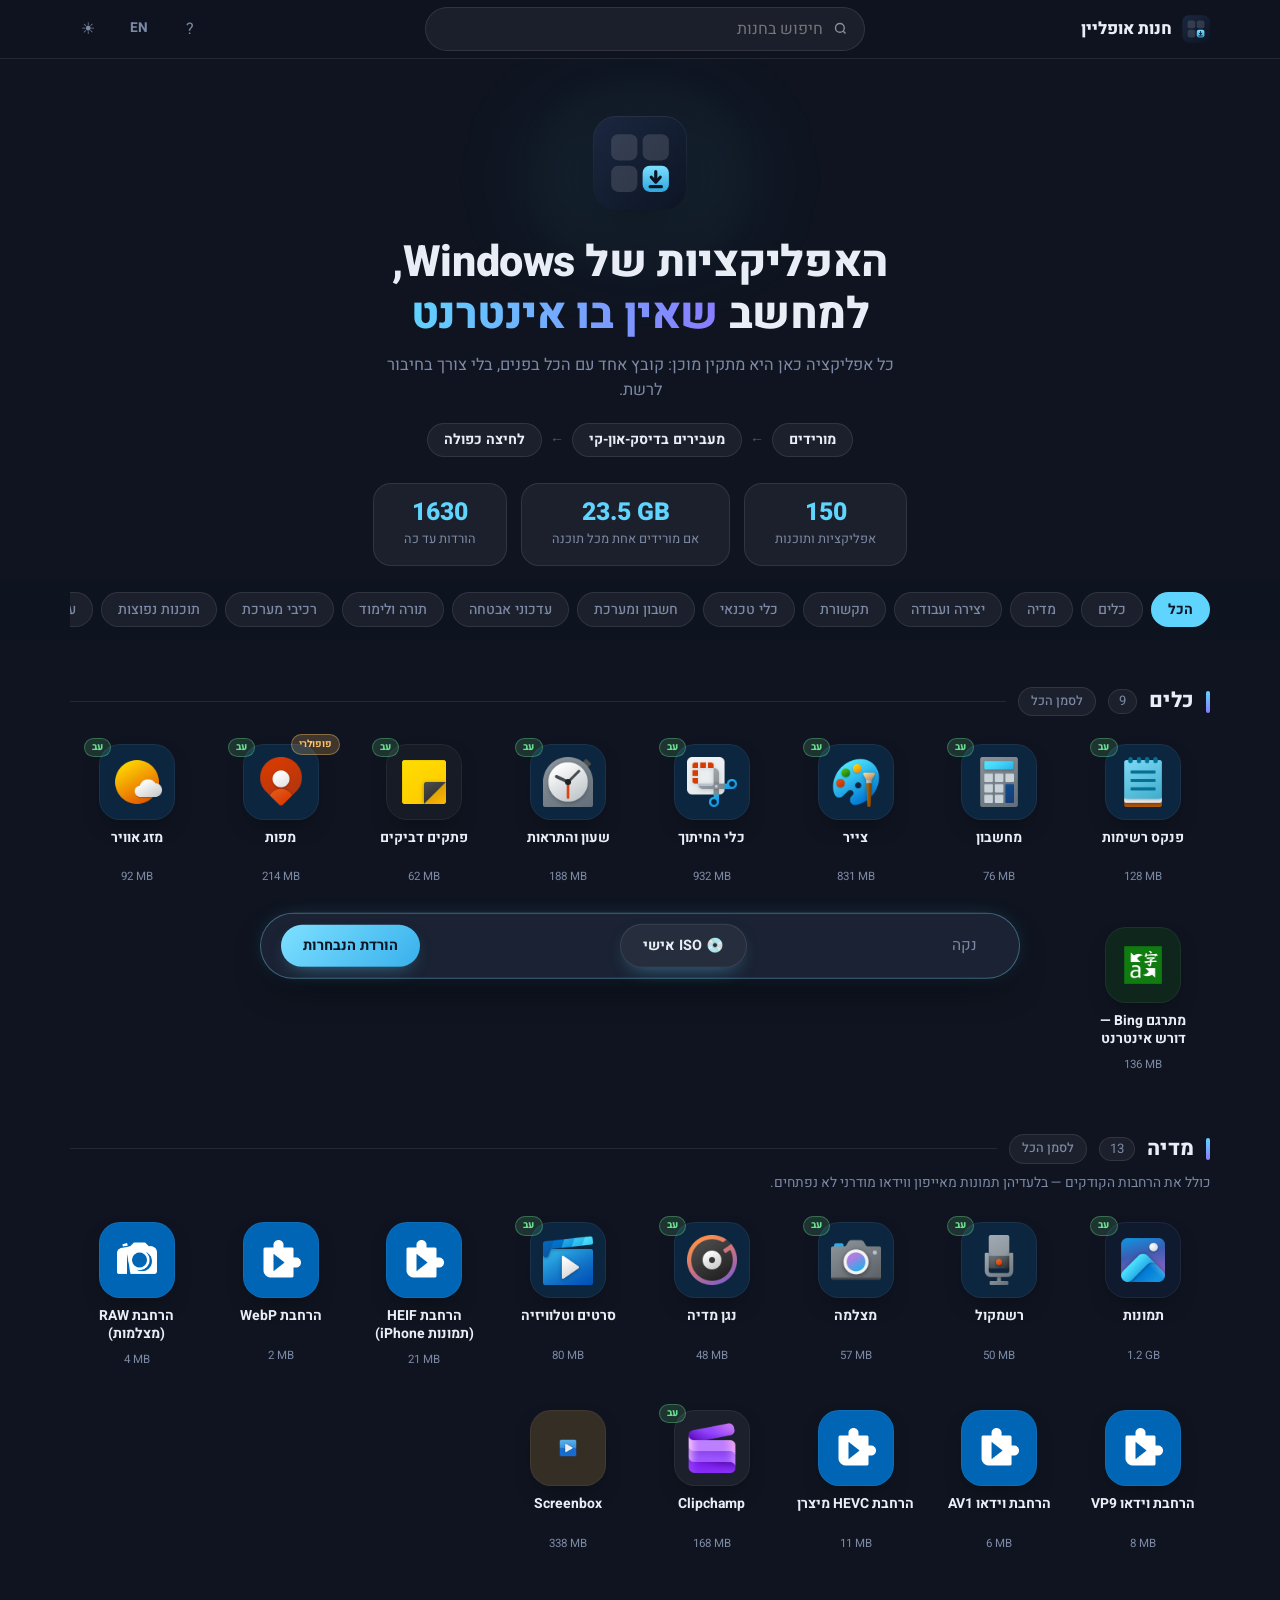
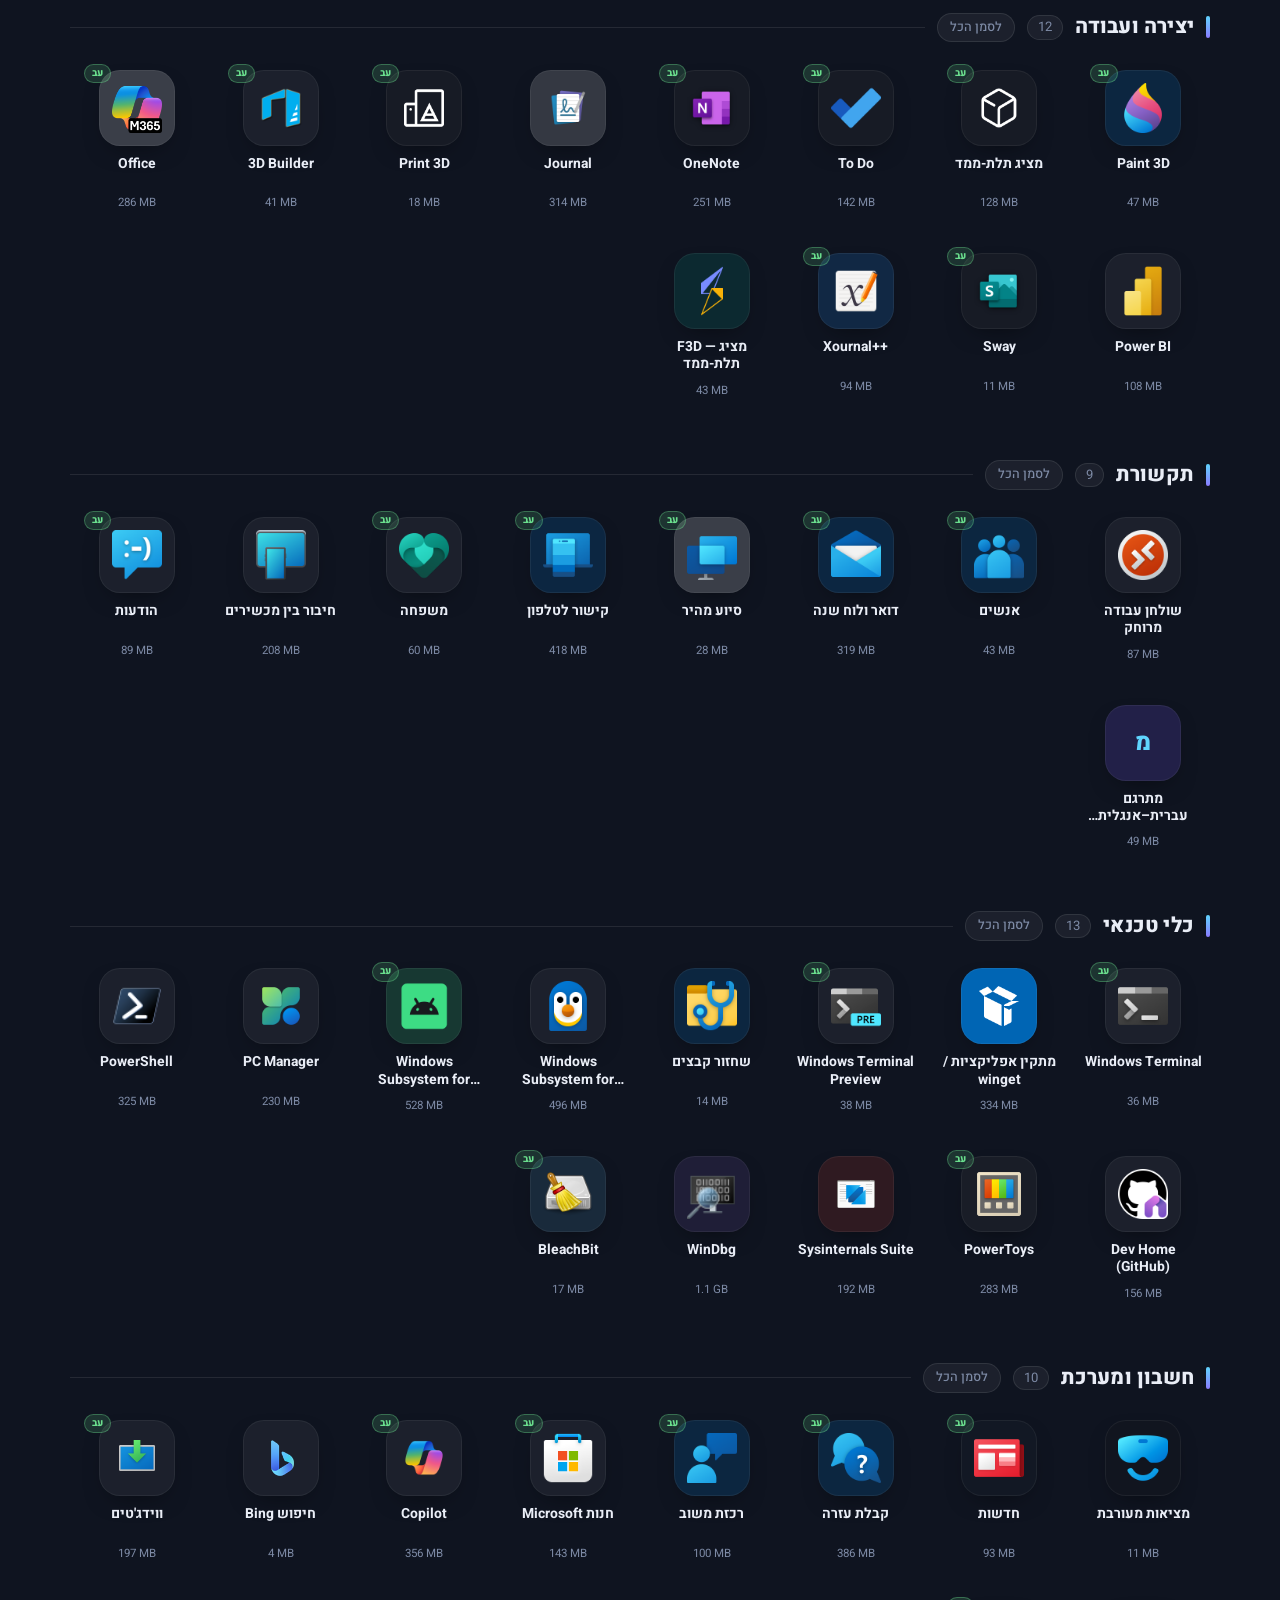
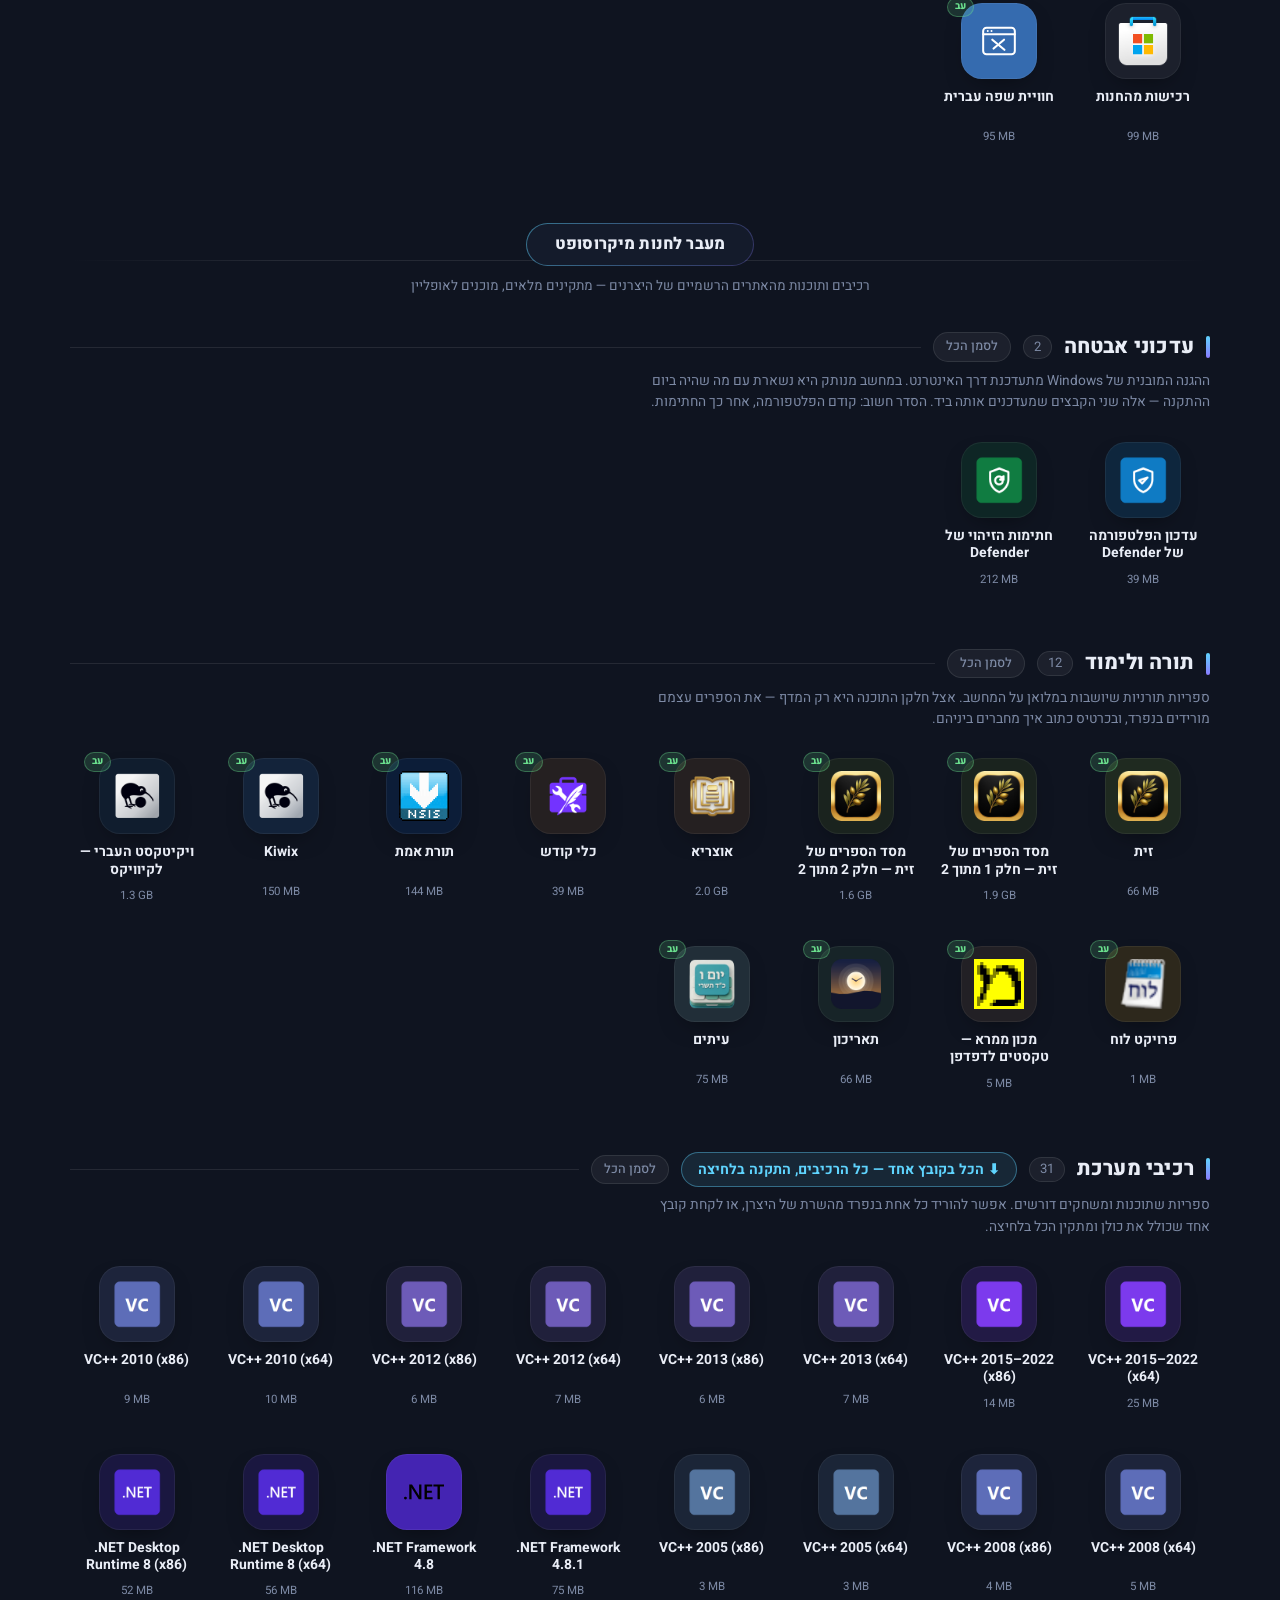
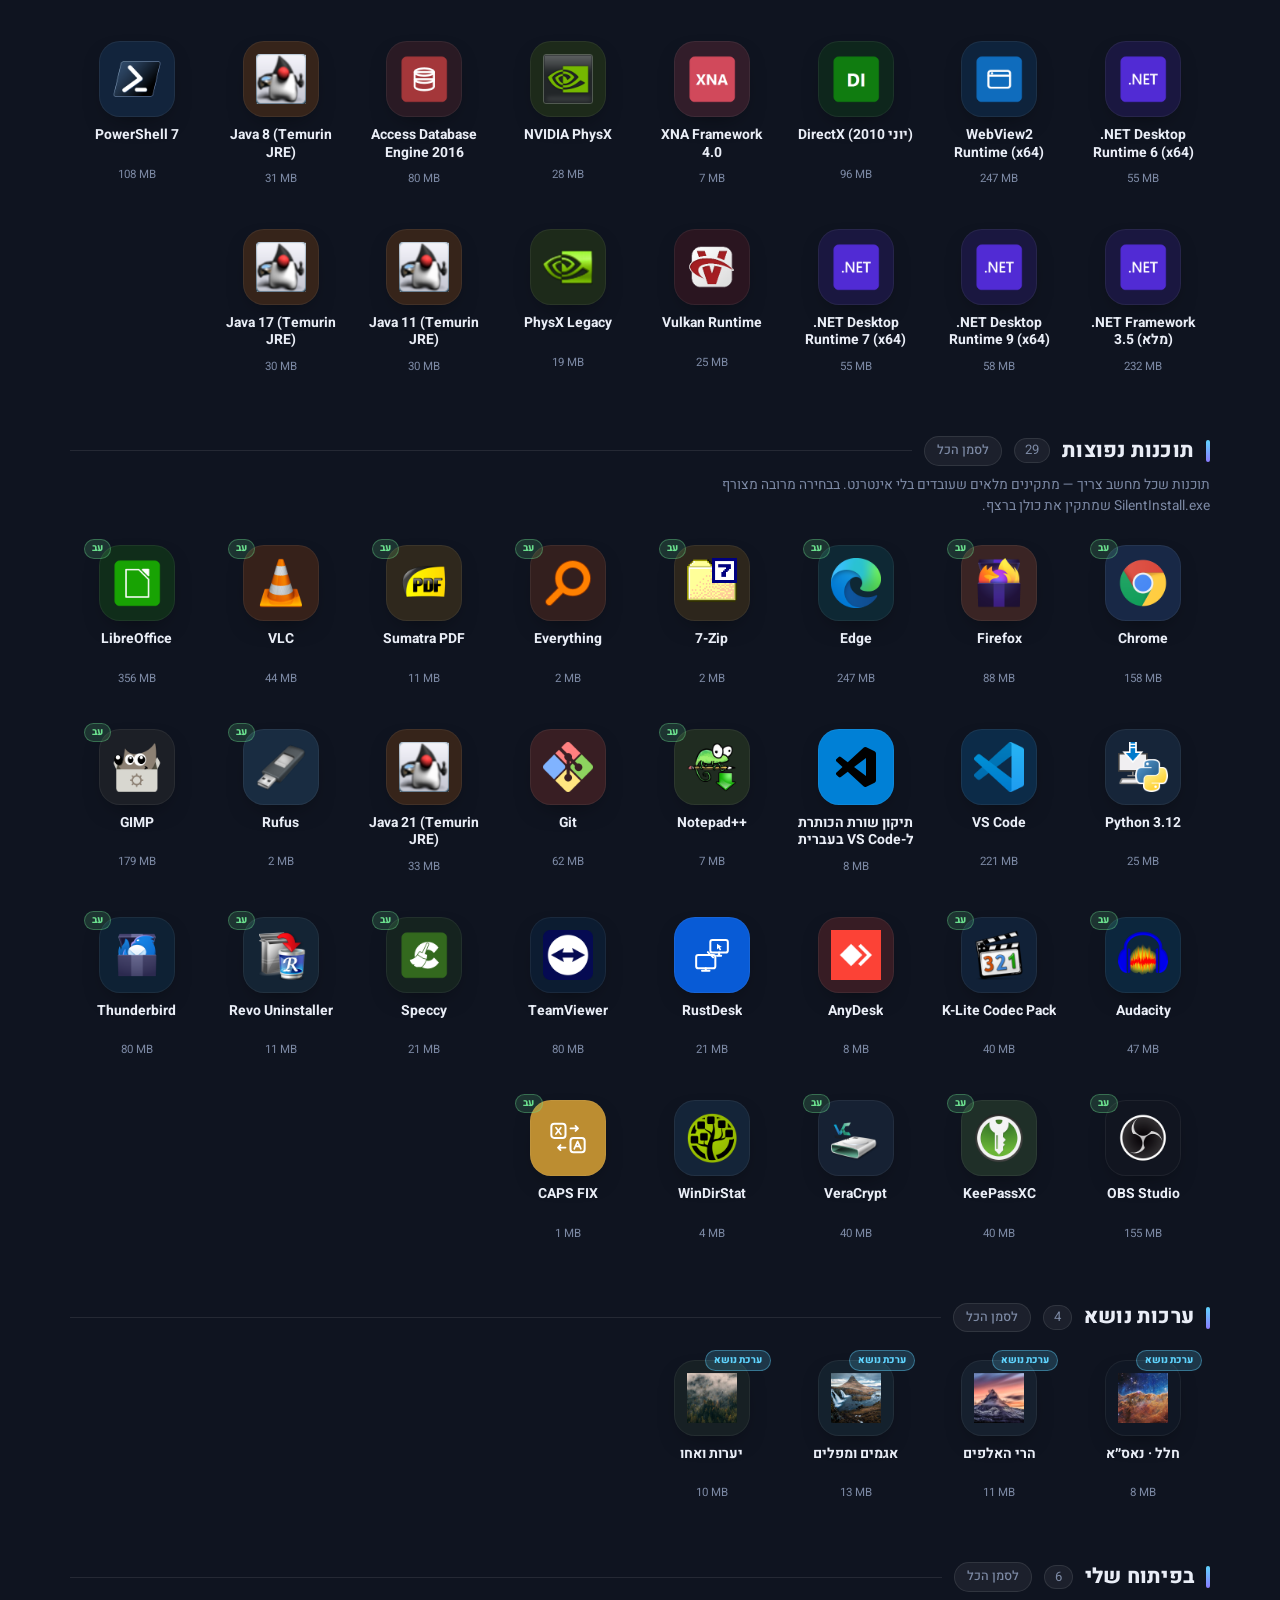
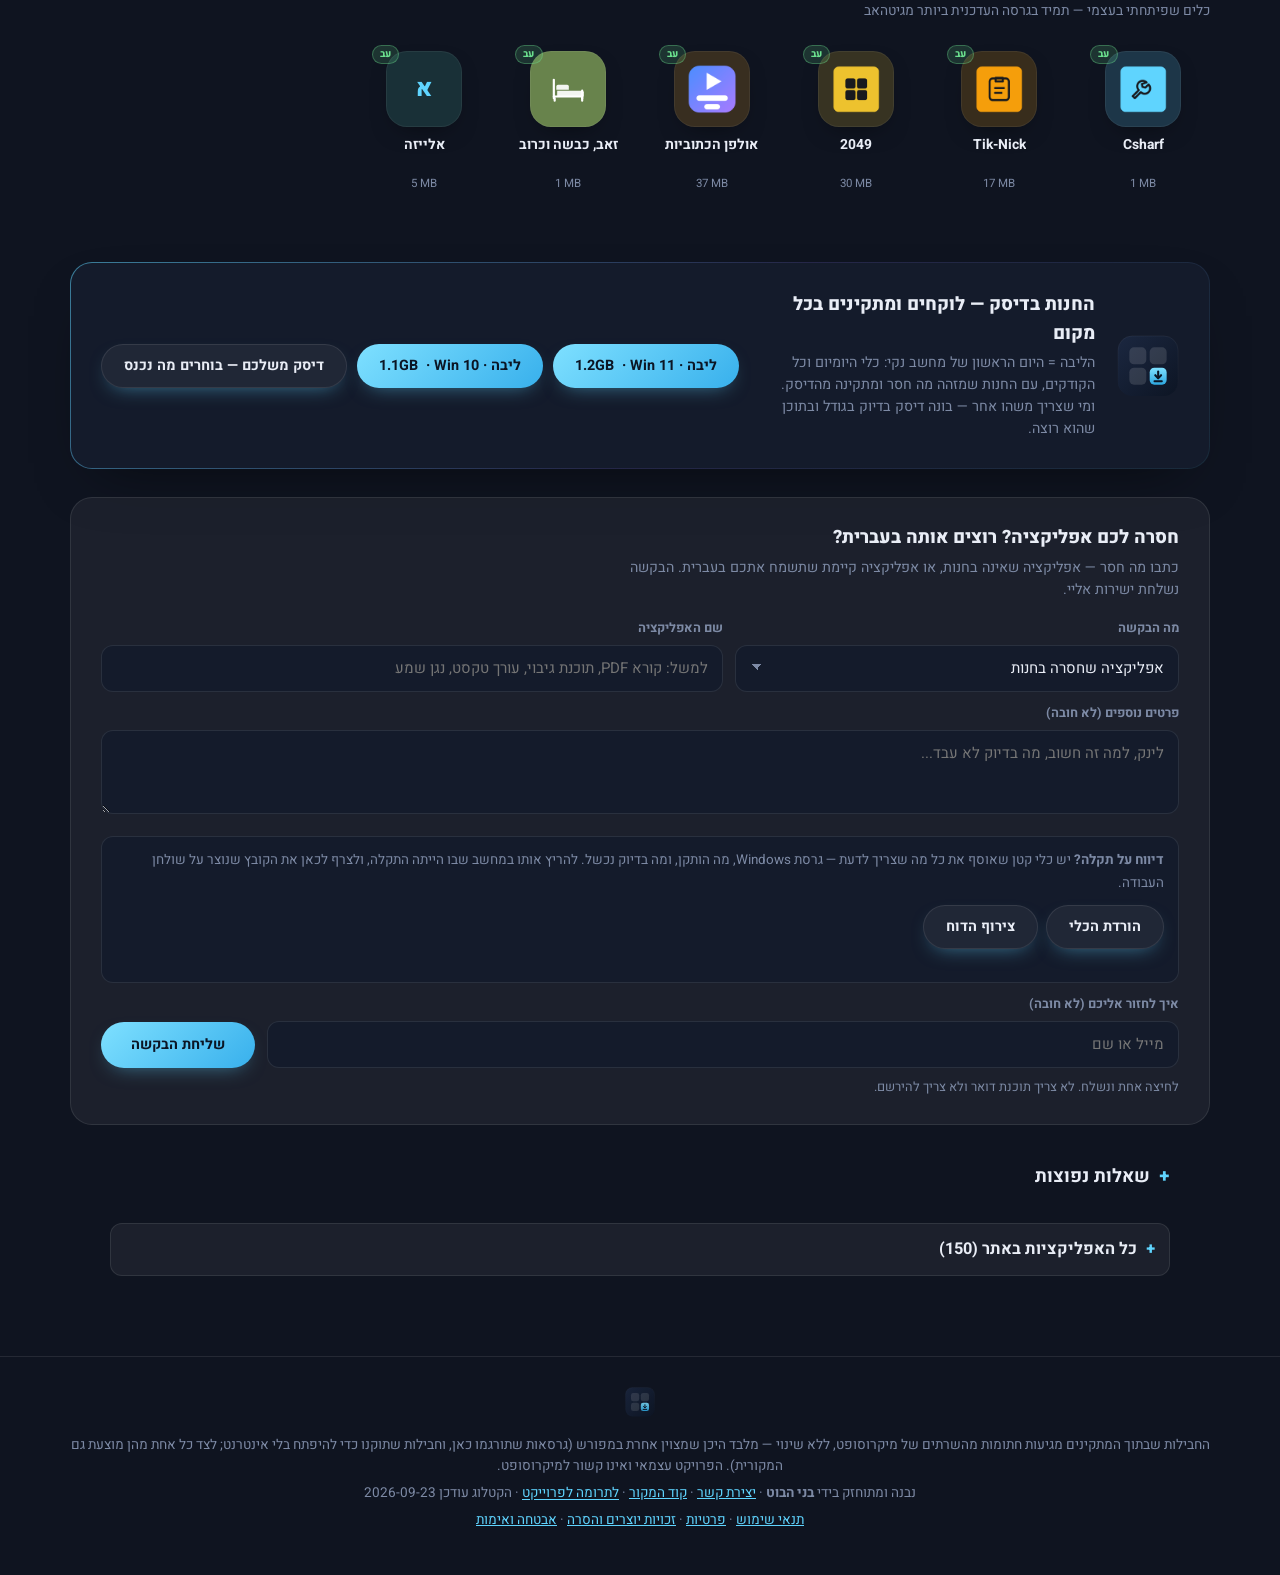
==== commit f1ddafbe: "disc: what the third pass found in the second pass's fixes A third adversarial pass - four lenses, o" ====
--- a/index.html
+++ b/index.html
@@ -2507,6 +2507,19 @@
 const bestFile = a => {
   const fs = filesFor(a);
   if (!fs.length) return null;
+  /* On the disc the machine's exact build is known, and "Windows 11" is not one thing. The HEVC
+     codec's Win11 build needs 26200; on 24H2 (26100, the commonest Windows 11 there is) the tile
+     said "not suitable for this Windows" and an install attempt failed - while the Win10 build
+     beside it on the same disc, which installs on 11, was never offered. So: a build this machine
+     can take and the disc carries, then any build the disc carries (an honest "not suitable" beats
+     a tile that vanishes), then the old rule. */
+  if (DISC.on && typeof DISC.build === 'number' && DISC.build > 0) {
+    const fits = f => !f.minBuild || f.minBuild <= DISC.build;
+    const here = f => !!discFile(f.exe);
+    return fs.find(f => here(f) && fits(f) && f.win === TARGET) || fs.find(f => here(f) && fits(f))
+        || fs.find(f => here(f) && f.win === TARGET) || fs.find(here)
+        || fs.find(f => f.win === TARGET) || fs[0];
+  }
   return fs.find(f => f.win === TARGET) || fs[0];
 };
 /* On the web: is the file up on our release yet (a vendor's own file always is, it is theirs).
@@ -4340,10 +4353,13 @@
   const out = ['<span class="count">' + T('במחשב הזה:') + '</span>',
                '<button class="chip' + (DSEL === '' ? ' on' : '') + '" data-dsel="">' + T('הכל') + '</button>'];
   for (const [k, word] of DSEL_WORD) {
-    // a chip for nothing is a dead end that has to be clicked to find that out
-    if (!n[k]) continue;
+    // a chip for nothing is a dead end that has to be clicked to find that out - unless it is
+    // the chip that is SELECTED. That one stays, lit, at 0: install the last five "not installed"
+    // programs and the chip used to vanish while still filtering, leaving an empty shelf with
+    // nothing lit to say why.
+    if (!n[k] && DSEL !== k) continue;
     out.push('<button class="chip' + (DSEL === k ? ' on' : '') + '" data-dsel="' + k + '">' +
-             T(word) + ' <span class="chipn" dir="ltr">' + n[k] + '</span></button>');
+             T(word) + ' <span class="chipn" dir="ltr">' + (n[k] || 0) + '</span></button>');
   }
   const cut = discCutInfo();
   if (cut.cut) {
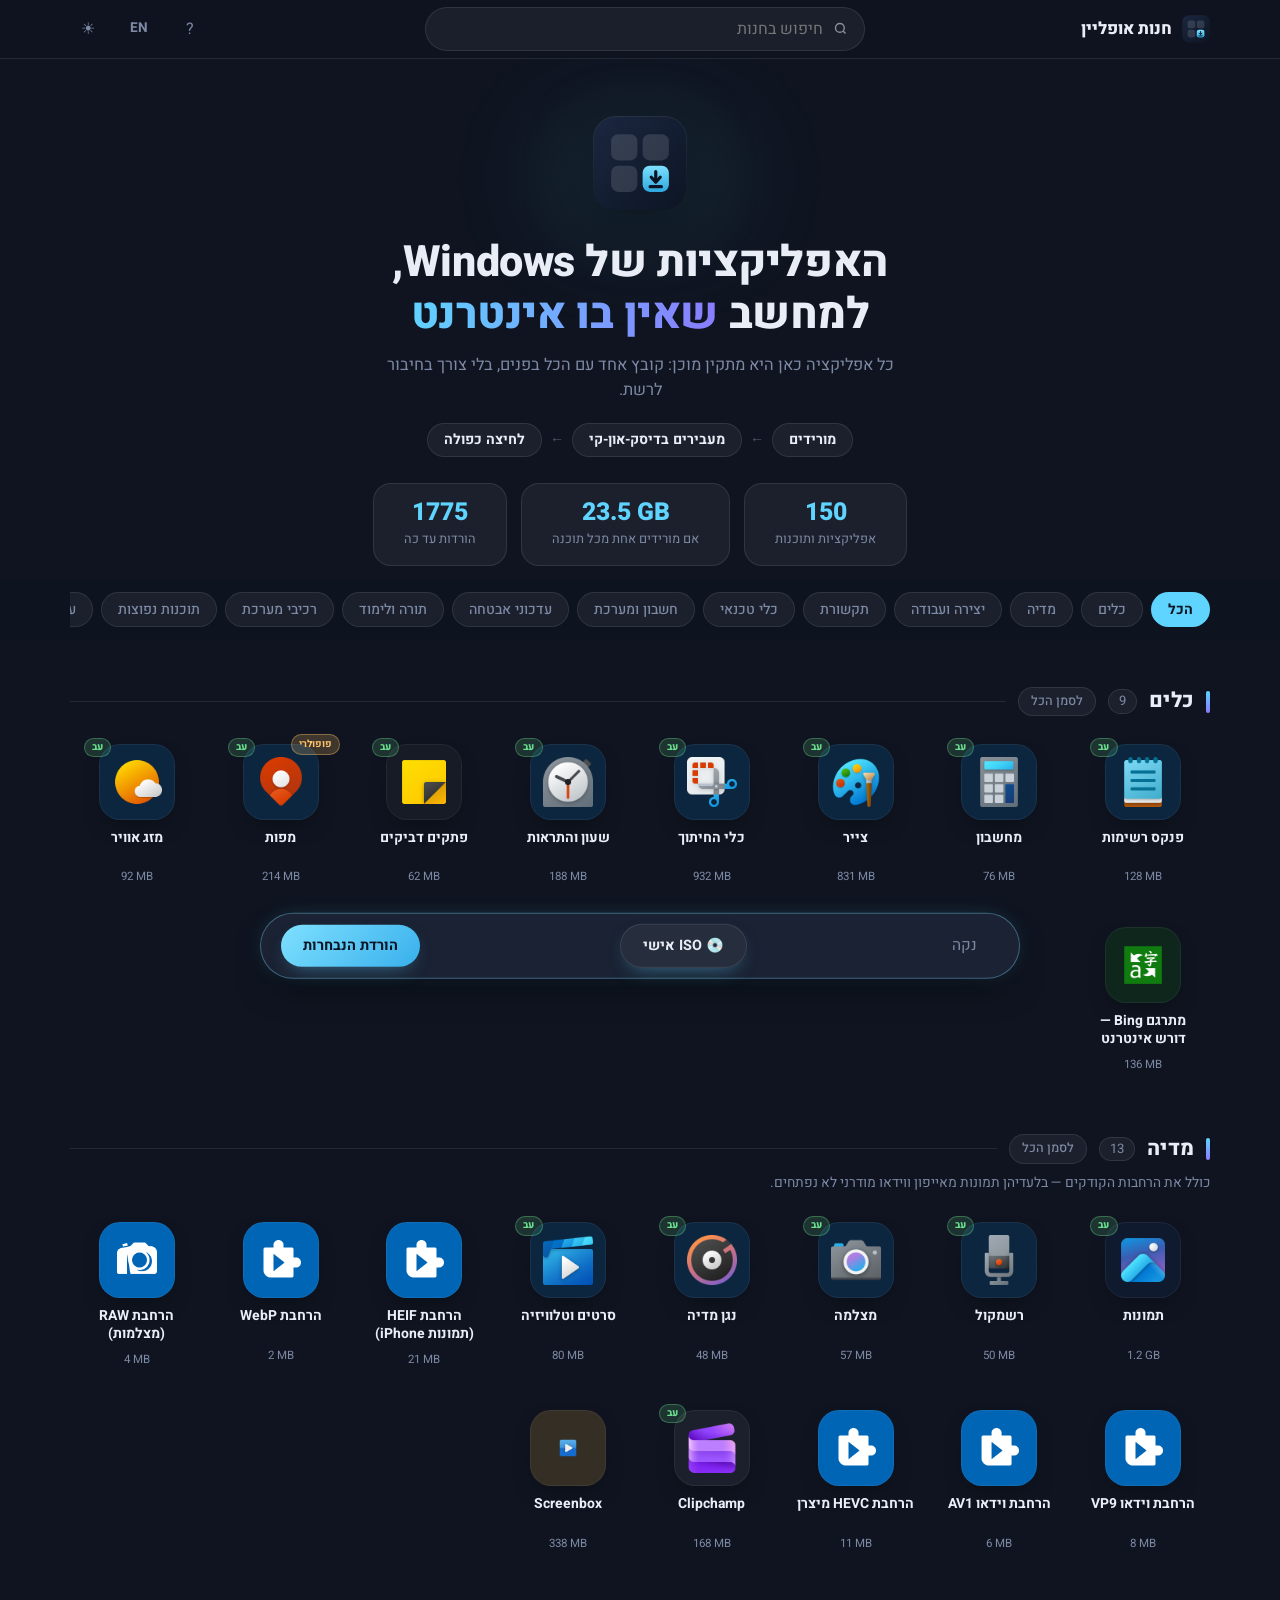
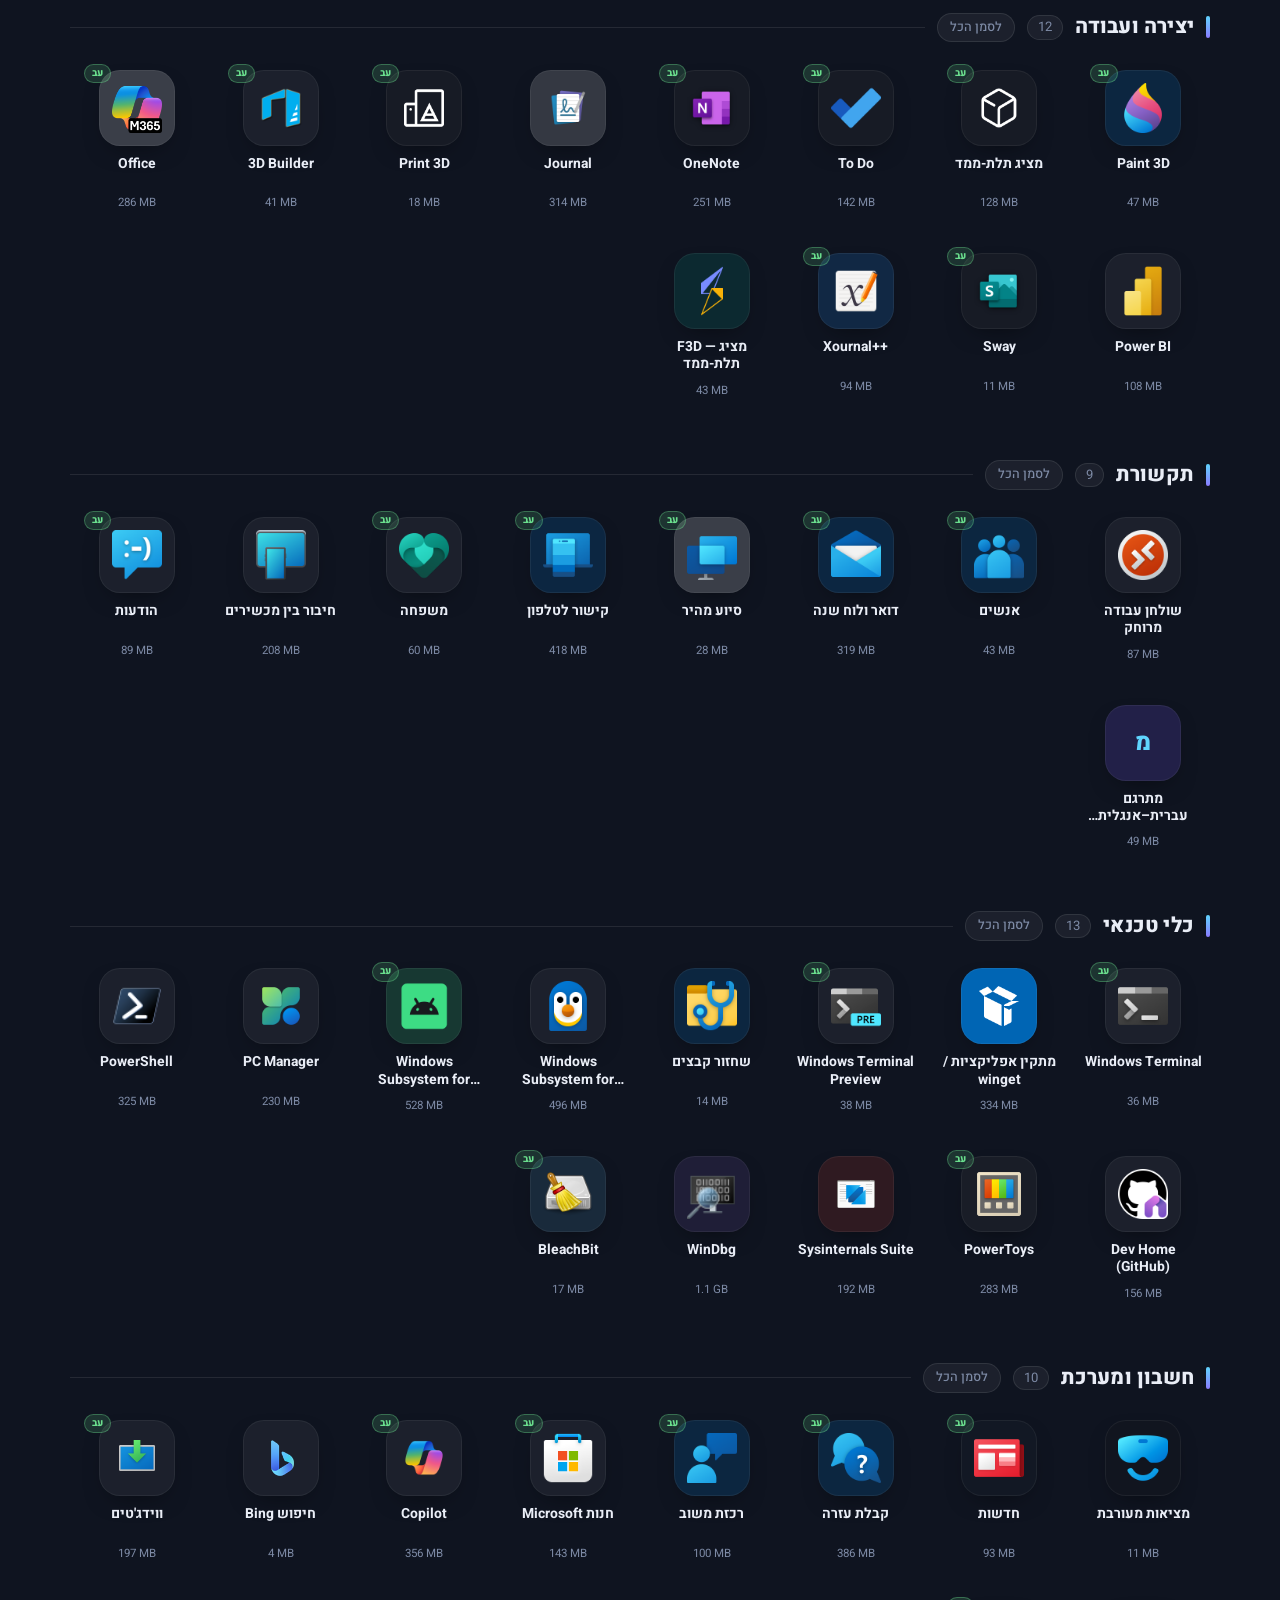
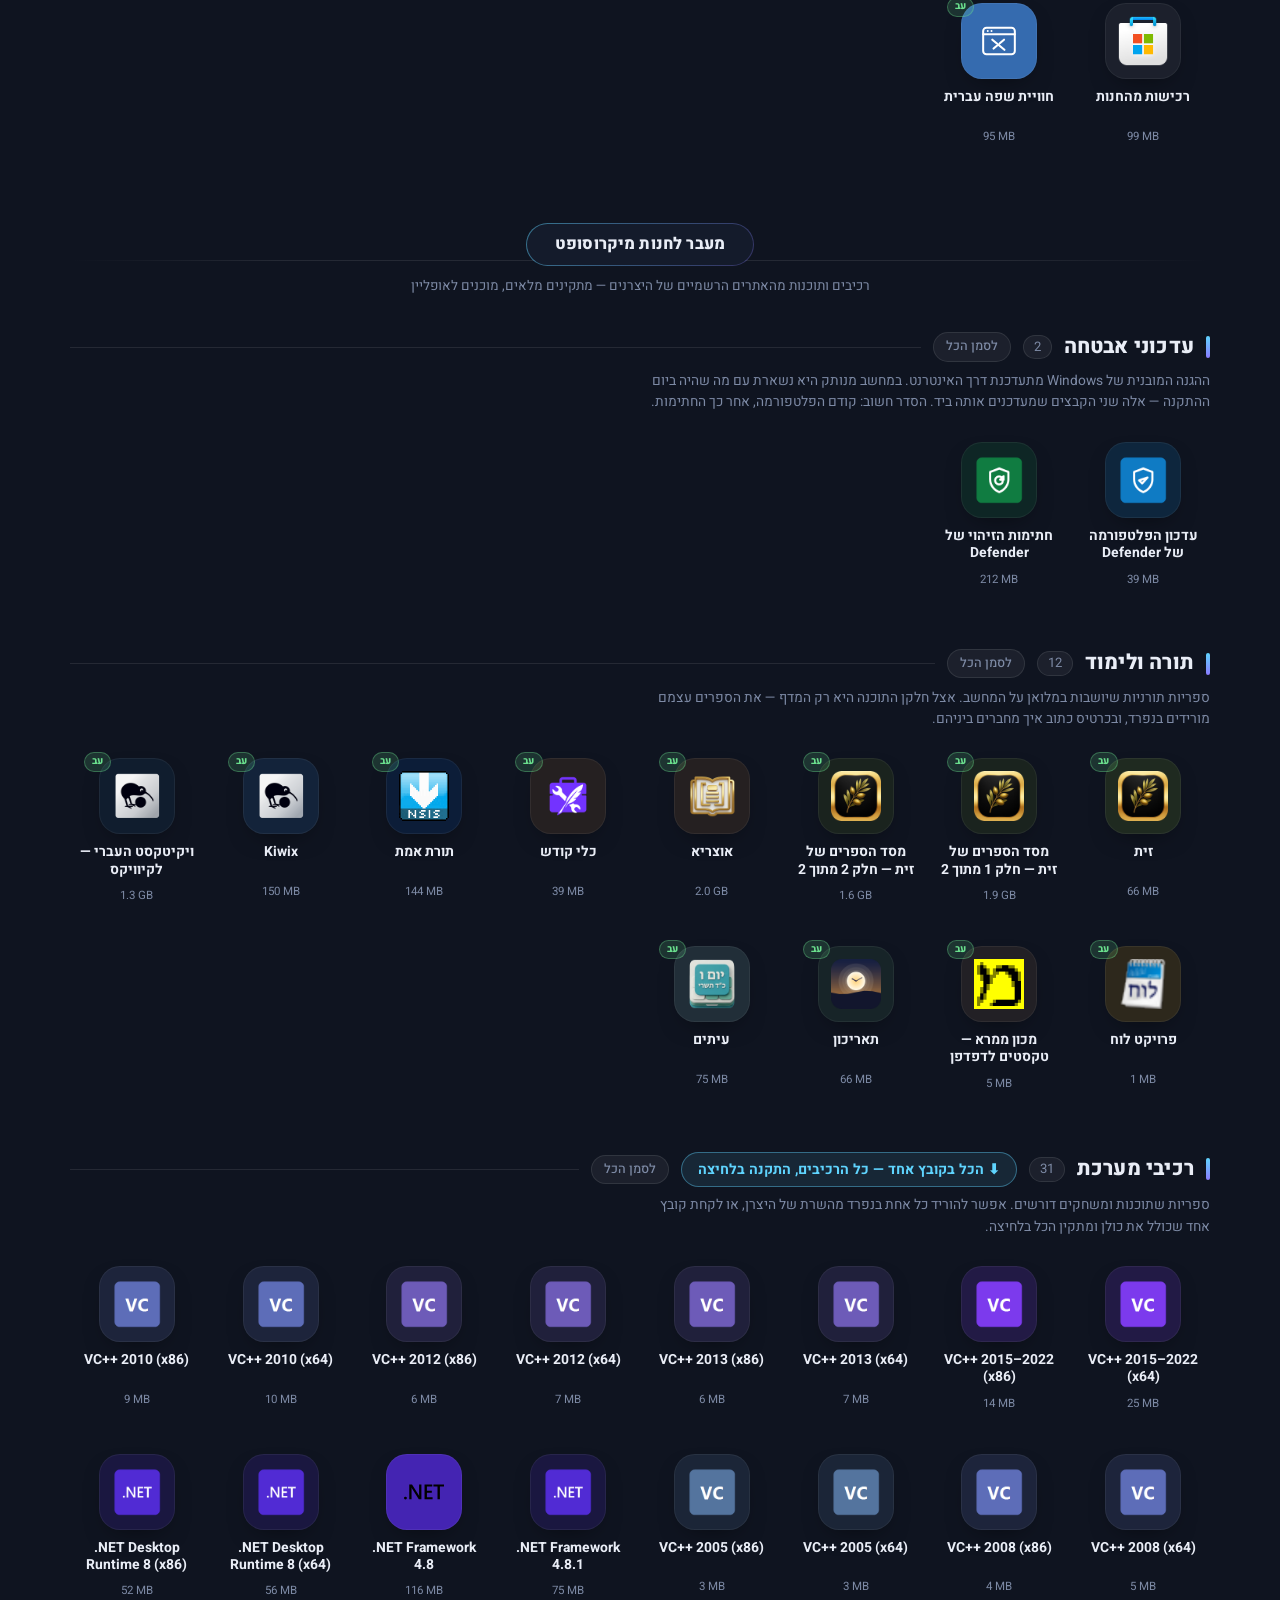
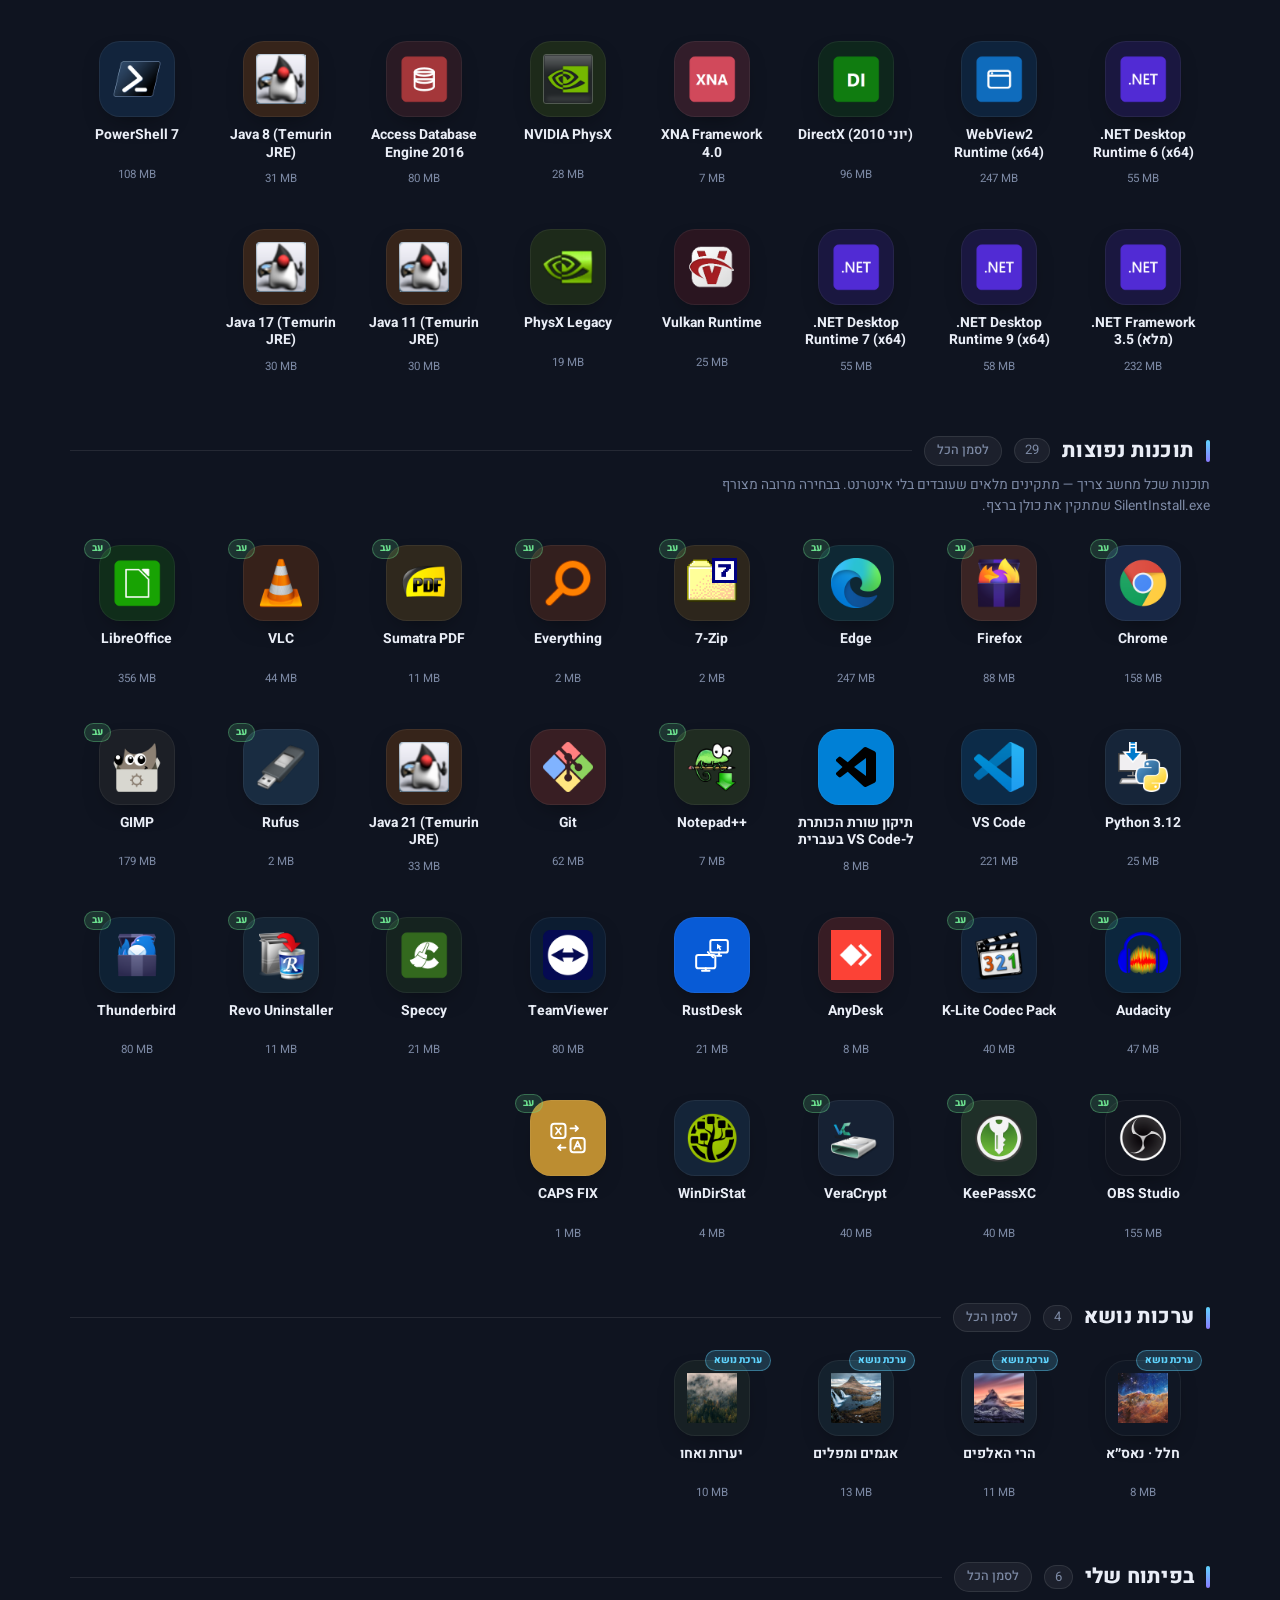
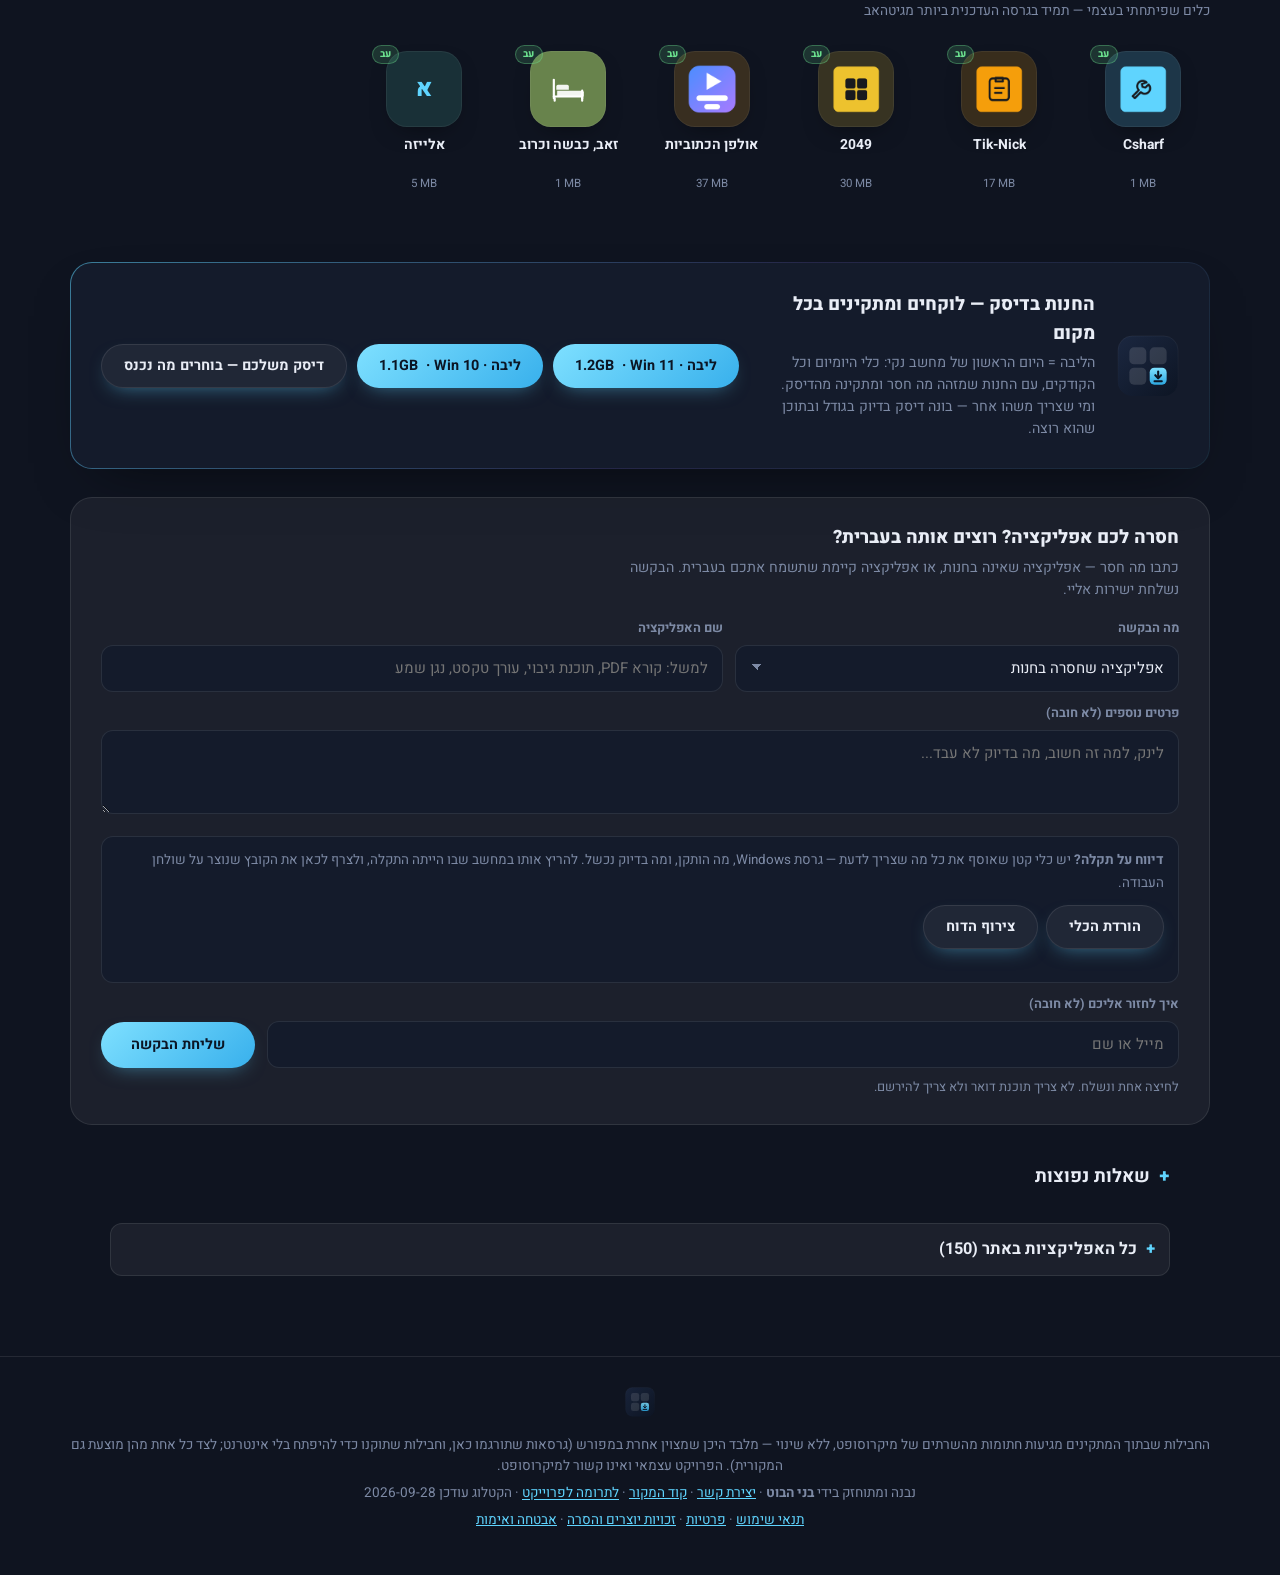
==== commit d1d8fa5e: "Maps card: honest text, since testing proved the old claims false A clean-machine test (Windows 11 2" ====
--- a/index.html
+++ b/index.html
@@ -276,7 +276,7 @@
 <link rel="alternate" hreflang="x-default" href="https://beniabot.github.io/winapps-offline/">
 <!--SEO-HEAD:START-->
 <script type="application/ld+json">{"@context":"https://schema.org","@type":"WebSite","name":"חנות אפליקציות אופליין ל-Windows","alternateName":"WinApps Offline","url":"https://beniabot.github.io/winapps-offline/","inLanguage":"he","description":"חנות האפליקציות של Windows למחשבים בלי אינטרנט: מורידים מתקין מוכן, מעבירים בדיסק-און-קי, מתקינים בלי חיבור לרשת.","publisher":{"@type":"Person","name":"בני הבוט","url":"https://github.com/BeniaBot"},"potentialAction":{"@type":"SearchAction","target":{"@type":"EntryPoint","urlTemplate":"https://beniabot.github.io/winapps-offline/?q={search_term_string}"},"query-input":"required name=search_term_string"}}</script>
-<script type="application/ld+json">{"@context":"https://schema.org","@type":"ItemList","name":"אפליקציות Windows להתקנה אופליין","numberOfItems":150,"itemListElement":[{"@type":"ListItem","position":1,"item":{"@type":"SoftwareApplication","name":"פנקס רשימות","alternateName":"Notepad","applicationCategory":"UtilitiesApplication","applicationSubCategory":"כלים","operatingSystem":"Windows 10, Windows 11","description":"עורך טקסט פשוט","offers":{"@type":"Offer","price":"0","priceCurrency":"ILS"}}},{"@type":"ListItem","position":2,"item":{"@type":"SoftwareApplication","name":"מחשבון","alternateName":"Calculator","applicationCategory":"UtilitiesApplication","applicationSubCategory":"כלים","operatingSystem":"Windows 10, Windows 11","description":"מחשבון רגיל, מדעי והמרות יחידות","offers":{"@type":"Offer","price":"0","priceCurrency":"ILS"}}},{"@type":"ListItem","position":3,"item":{"@type":"SoftwareApplication","name":"צייר","alternateName":"Paint","applicationCategory":"UtilitiesApplication","applicationSubCategory":"כלים","operatingSystem":"Windows 10, Windows 11","description":"עורך תמונות בסיסי","offers":{"@type":"Offer","price":"0","priceCurrency":"ILS"}}},{"@type":"ListItem","position":4,"item":{"@type":"SoftwareApplication","name":"כלי החיתוך","alternateName":"SnippingTool","applicationCategory":"UtilitiesApplication","applicationSubCategory":"כלים","operatingSystem":"Windows 10, Windows 11","description":"צילום מסך וחיתוך","offers":{"@type":"Offer","price":"0","priceCurrency":"ILS"}}},{"@type":"ListItem","position":5,"item":{"@type":"SoftwareApplication","name":"תמונות","alternateName":"Photos","applicationCategory":"MultimediaApplication","applicationSubCategory":"מדיה","operatingSystem":"Windows 10, Windows 11","description":"צפייה בתמונות ועריכה קלה","offers":{"@type":"Offer","price":"0","priceCurrency":"ILS"}}},{"@type":"ListItem","position":6,"item":{"@type":"SoftwareApplication","name":"רשמקול","alternateName":"SoundRecorder","applicationCategory":"MultimediaApplication","applicationSubCategory":"מדיה","operatingSystem":"Windows 10, Windows 11","description":"הקלטת קול","offers":{"@type":"Offer","price":"0","priceCurrency":"ILS"}}},{"@type":"ListItem","position":7,"item":{"@type":"SoftwareApplication","name":"מצלמה","alternateName":"Camera","applicationCategory":"MultimediaApplication","applicationSubCategory":"מדיה","operatingSystem":"Windows 10, Windows 11","description":"צילום ממצלמת המחשב","offers":{"@type":"Offer","price":"0","priceCurrency":"ILS"}}},{"@type":"ListItem","position":8,"item":{"@type":"SoftwareApplication","name":"שעון והתראות","alternateName":"Clock","applicationCategory":"UtilitiesApplication","applicationSubCategory":"כלים","operatingSystem":"Windows 10, Windows 11","description":"שעון, טיימר, סטופר והתראות","offers":{"@type":"Offer","price":"0","priceCurrency":"ILS"}}},{"@type":"ListItem","position":9,"item":{"@type":"SoftwareApplication","name":"פתקים דביקים","alternateName":"StickyNotes","applicationCategory":"UtilitiesApplication","applicationSubCategory":"כלים","operatingSystem":"Windows 10, Windows 11","description":"פתקים על שולחן העבודה","offers":{"@type":"Offer","price":"0","priceCurrency":"ILS"}}},{"@type":"ListItem","position":10,"item":{"@type":"SoftwareApplication","name":"Windows Terminal","alternateName":"Terminal","applicationCategory":"DeveloperApplication","applicationSubCategory":"כלי טכנאי","operatingSystem":"Windows 10, Windows 11","description":"מסוף מודרני לשורת הפקודה","offers":{"@type":"Offer","price":"0","priceCurrency":"ILS"}}},{"@type":"ListItem","position":11,"item":{"@type":"SoftwareApplication","name":"נגן מדיה","alternateName":"MediaPlayer","applicationCategory":"MultimediaApplication","applicationSubCategory":"מדיה","operatingSystem":"Windows 10, Windows 11","description":"נגינת מוזיקה ווידאו","offers":{"@type":"Offer","price":"0","priceCurrency":"ILS"}}},{"@type":"ListItem","position":12,"item":{"@type":"SoftwareApplication","name":"סרטים וטלוויזיה","alternateName":"Movies & TV","applicationCategory":"MultimediaApplication","applicationSubCategory":"מדיה","operatingSystem":"Windows 10, Windows 11","description":"נגן וידאו","offers":{"@type":"Offer","price":"0","priceCurrency":"ILS"}}},{"@type":"ListItem","position":13,"item":{"@type":"SoftwareApplication","name":"Paint 3D","applicationCategory":"BusinessApplication","applicationSubCategory":"יצירה ועבודה","operatingSystem":"Windows 10, Windows 11","description":"עריכה תלת-ממדית (המוצר הופסק אך עובד)","offers":{"@type":"Offer","price":"0","priceCurrency":"ILS"}}},{"@type":"ListItem","position":14,"item":{"@type":"SoftwareApplication","name":"מציג תלת-ממד","alternateName":"3D Viewer","applicationCategory":"BusinessApplication","applicationSubCategory":"יצירה ועבודה","operatingSystem":"Windows 10, Windows 11","description":"צפייה במודלים תלת-ממדיים","offers":{"@type":"Offer","price":"0","priceCurrency":"ILS"}}},{"@type":"ListItem","position":15,"item":{"@type":"SoftwareApplication","name":"שולחן עבודה מרוחק","alternateName":"RemoteDesktop","applicationCategory":"CommunicationApplication","applicationSubCategory":"תקשורת","operatingSystem":"Windows 10, Windows 11","description":"התחברות למחשב אחר ברשת","offers":{"@type":"Offer","price":"0","priceCurrency":"ILS"}}},{"@type":"ListItem","position":16,"item":{"@type":"SoftwareApplication","name":"מפות","alternateName":"Maps","applicationCategory":"UtilitiesApplication","applicationSubCategory":"כלים","operatingSystem":"Windows 10, Windows 11","description":"מפות של Windows עם מפת ישראל מוטמעת מראש — עובדת לגמרי בלי אינטרנט","offers":{"@type":"Offer","price":"0","priceCurrency":"ILS"}}},{"@type":"ListItem","position":17,"item":{"@type":"SoftwareApplication","name":"To Do","alternateName":"ToDo","applicationCategory":"BusinessApplication","applicationSubCategory":"יצירה ועבודה","operatingSystem":"Windows 10, Windows 11","description":"רשימות משימות","offers":{"@type":"Offer","price":"0","priceCurrency":"ILS"}}},{"@type":"ListItem","position":18,"item":{"@type":"SoftwareApplication","name":"אנשים","alternateName":"People","applicationCategory":"CommunicationApplication","applicationSubCategory":"תקשורת","operatingSystem":"Windows 10, Windows 11","description":"ספר כתובות","offers":{"@type":"Offer","price":"0","priceCurrency":"ILS"}}},{"@type":"ListItem","position":19,"item":{"@type":"SoftwareApplication","name":"OneNote","applicationCategory":"BusinessApplication","applicationSubCategory":"יצירה ועבודה","operatingSystem":"Windows 10, Windows 11","description":"מחברות ורשימות","offers":{"@type":"Offer","price":"0","priceCurrency":"ILS"}}},{"@type":"ListItem","position":20,"item":{"@type":"SoftwareApplication","name":"מציאות מעורבת","alternateName":"MixedReality","applicationCategory":"UtilitiesApplication","applicationSubCategory":"חשבון ומערכת","operatingSystem":"Windows 10, Windows 11","description":"פורטל למשקפי מציאות מעורבת","offers":{"@type":"Offer","price":"0","priceCurrency":"ILS"}}},{"@type":"ListItem","position":21,"item":{"@type":"SoftwareApplication","name":"הרחבת HEIF (תמונות iPhone)","alternateName":"HEIF Image Extension","applicationCategory":"MultimediaApplication","applicationSubCategory":"מדיה","operatingSystem":"Windows 10, Windows 11","description":"פותח תמונות HEIC של אייפון","offers":{"@type":"Offer","price":"0","priceCurrency":"ILS"}}},{"@type":"ListItem","position":22,"item":{"@type":"SoftwareApplication","name":"הרחבת WebP","alternateName":"WebP Image Extension","applicationCategory":"MultimediaApplication","applicationSubCategory":"מדיה","operatingSystem":"Windows 10, Windows 11","description":"פותח תמונות WebP","offers":{"@type":"Offer","price":"0","priceCurrency":"ILS"}}},{"@type":"ListItem","position":23,"item":{"@type":"SoftwareApplication","name":"הרחבת RAW (מצלמות)","alternateName":"Raw Image Extension","applicationCategory":"MultimediaApplication","applicationSubCategory":"מדיה","operatingSystem":"Windows 10, Windows 11","description":"פותח קבצי RAW ממצלמות","offers":{"@type":"Offer","price":"0","priceCurrency":"ILS"}}},{"@type":"ListItem","position":24,"item":{"@type":"SoftwareApplication","name":"הרחבת וידאו VP9","alternateName":"VP9 Video Extension","applicationCategory":"MultimediaApplication","applicationSubCategory":"מדיה","operatingSystem":"Windows 10, Windows 11","description":"מנגן וידאו VP9","offers":{"@type":"Offer","price":"0","priceCurrency":"ILS"}}},{"@type":"ListItem","position":25,"item":{"@type":"SoftwareApplication","name":"הרחבת וידאו AV1","alternateName":"AV1 Video Extension","applicationCategory":"MultimediaApplication","applicationSubCategory":"מדיה","operatingSystem":"Windows 10, Windows 11","description":"מנגן וידאו AV1","offers":{"@type":"Offer","price":"0","priceCurrency":"ILS"}}},{"@type":"ListItem","position":26,"item":{"@type":"SoftwareApplication","name":"הרחבת HEVC מיצרן","alternateName":"HEVC Video Extension","applicationCategory":"MultimediaApplication","applicationSubCategory":"מדיה","operatingSystem":"Windows 10, Windows 11","description":"מנגן וידאו HEVC / H.265","offers":{"@type":"Offer","price":"0","priceCurrency":"ILS"}}},{"@type":"ListItem","position":27,"item":{"@type":"SoftwareApplication","name":"מתקין אפליקציות / winget","alternateName":"AppInstaller","applicationCategory":"DeveloperApplication","applicationSubCategory":"כלי טכנאי","operatingSystem":"Windows 10, Windows 11","description":"מתקין חבילות ושורת הפקודה winget","offers":{"@type":"Offer","price":"0","priceCurrency":"ILS"}}},{"@type":"ListItem","position":28,"item":{"@type":"SoftwareApplication","name":"Windows Terminal Preview","alternateName":"TerminalPreview","applicationCategory":"DeveloperApplication","applicationSubCategory":"כלי טכנאי","operatingSystem":"Windows 10, Windows 11","description":"גרסת התצוגה המקדימה של Terminal","offers":{"@type":"Offer","price":"0","priceCurrency":"ILS"}}},{"@type":"ListItem","position":29,"item":{"@type":"SoftwareApplication","name":"שחזור קבצים","alternateName":"FileRecovery","applicationCategory":"DeveloperApplication","applicationSubCategory":"כלי טכנאי","operatingSystem":"Windows 10, Windows 11","description":"שחזור קבצים שנמחקו","offers":{"@type":"Offer","price":"0","priceCurrency":"ILS"}}},{"@type":"ListItem","position":30,"item":{"@type":"SoftwareApplication","name":"Windows Subsystem for Linux","applicationCategory":"DeveloperApplication","applicationSubCategory":"כלי טכנאי","operatingSystem":"Windows 10, Windows 11","description":"תת-מערכת Linux ל-Windows","offers":{"@type":"Offer","price":"0","priceCurrency":"ILS"}}},{"@type":"ListItem","position":31,"item":{"@type":"SoftwareApplication","name":"Journal","applicationCategory":"BusinessApplication","applicationSubCategory":"יצירה ועבודה","operatingSystem":"Windows 10, Windows 11","description":"כתיבה בעט על מסך מגע","offers":{"@type":"Offer","price":"0","priceCurrency":"ILS"}}},{"@type":"ListItem","position":32,"item":{"@type":"SoftwareApplication","name":"Print 3D","applicationCategory":"BusinessApplication","applicationSubCategory":"יצירה ועבודה","operatingSystem":"Windows 10, Windows 11","description":"הדפסה תלת-ממדית","offers":{"@type":"Offer","price":"0","priceCurrency":"ILS"}}},{"@type":"ListItem","position":33,"item":{"@type":"SoftwareApplication","name":"3D Builder","applicationCategory":"BusinessApplication","applicationSubCategory":"יצירה ועבודה","operatingSystem":"Windows 10, Windows 11","description":"בניית מודלים תלת-ממדיים","offers":{"@type":"Offer","price":"0","priceCurrency":"ILS"}}},{"@type":"ListItem","position":34,"item":{"@type":"SoftwareApplication","name":"PC Manager","applicationCategory":"DeveloperApplication","applicationSubCategory":"כלי טכנאי","operatingSystem":"Windows 10, Windows 11","description":"ניקוי ותחזוקת המחשב","offers":{"@type":"Offer","price":"0","priceCurrency":"ILS"}}},{"@type":"ListItem","position":35,"item":{"@type":"SoftwareApplication","name":"PowerShell","applicationCategory":"DeveloperApplication","applicationSubCategory":"כלי טכנאי","operatingSystem":"Windows 10, Windows 11","description":"PowerShell 7 — מעטפת מתקדמת","offers":{"@type":"Offer","price":"0","priceCurrency":"ILS"}}},{"@type":"ListItem","position":36,"item":{"@type":"SoftwareApplication","name":"מזג אוויר","alternateName":"Weather","applicationCategory":"UtilitiesApplication","applicationSubCategory":"כלים","operatingSystem":"Windows 10, Windows 11","description":"תחזית מזג אוויר","offers":{"@type":"Offer","price":"0","priceCurrency":"ILS"}}},{"@type":"ListItem","position":37,"item":{"@type":"SoftwareApplication","name":"חדשות","alternateName":"News","applicationCategory":"UtilitiesApplication","applicationSubCategory":"חשבון ומערכת","operatingSystem":"Windows 10, Windows 11","description":"חדשות","offers":{"@type":"Offer","price":"0","priceCurrency":"ILS"}}},{"@type":"ListItem","position":38,"item":{"@type":"SoftwareApplication","name":"קבלת עזרה","alternateName":"GetHelp","applicationCategory":"UtilitiesApplication","applicationSubCategory":"חשבון ומערכת","operatingSystem":"Windows 10, Windows 11","description":"התמיכה של מיקרוסופט","offers":{"@type":"Offer","price":"0","priceCurrency":"ILS"}}},{"@type":"ListItem","position":39,"item":{"@type":"SoftwareApplication","name":"רכזת משוב","alternateName":"FeedbackHub","applicationCategory":"UtilitiesApplication","applicationSubCategory":"חשבון ומערכת","operatingSystem":"Windows 10, Windows 11","description":"שליחת משוב למיקרוסופט","offers":{"@type":"Offer","price":"0","priceCurrency":"ILS"}}},{"@type":"ListItem","position":40,"item":{"@type":"SoftwareApplication","name":"דואר ולוח שנה","alternateName":"Mail","applicationCategory":"CommunicationApplication","applicationSubCategory":"תקשורת","operatingSystem":"Windows 10, Windows 11","description":"דואר ולוח שנה (הדור הקודם)","offers":{"@type":"Offer","price":"0","priceCurrency":"ILS"}}},{"@type":"ListItem","position":41,"item":{"@type":"SoftwareApplication","name":"Office","alternateName":"OfficeHub","applicationCategory":"BusinessApplication","applicationSubCategory":"יצירה ועבודה","operatingSystem":"Windows 10, Windows 11","description":"מסך הבית של Microsoft 365","offers":{"@type":"Offer","price":"0","priceCurrency":"ILS"}}},{"@type":"ListItem","position":42,"item":{"@type":"SoftwareApplication","name":"Clipchamp","applicationCategory":"MultimediaApplication","applicationSubCategory":"מדיה","operatingSystem":"Windows 10, Windows 11","description":"עריכת וידאו","offers":{"@type":"Offer","price":"0","priceCurrency":"ILS"}}},{"@type":"ListItem","position":43,"item":{"@type":"SoftwareApplication","name":"סיוע מהיר","alternateName":"QuickAssist","applicationCategory":"CommunicationApplication","applicationSubCategory":"תקשורת","operatingSystem":"Windows 10, Windows 11","description":"שליטה מרחוק לקבלת עזרה","offers":{"@type":"Offer","price":"0","priceCurrency":"ILS"}}},{"@type":"ListItem","position":44,"item":{"@type":"SoftwareApplication","name":"קישור לטלפון","alternateName":"PhoneLink","applicationCategory":"CommunicationApplication","applicationSubCategory":"תקשורת","operatingSystem":"Windows 10, Windows 11","description":"חיבור הטלפון למחשב","offers":{"@type":"Offer","price":"0","priceCurrency":"ILS"}}},{"@type":"ListItem","position":45,"item":{"@type":"SoftwareApplication","name":"חנות Microsoft","alternateName":"Store","applicationCategory":"UtilitiesApplication","applicationSubCategory":"חשבון ומערכת","operatingSystem":"Windows 10, Windows 11","description":"חנות האפליקציות עצמה","offers":{"@type":"Offer","price":"0","priceCurrency":"ILS"}}},{"@type":"ListItem","position":46,"item":{"@type":"SoftwareApplication","name":"Copilot","applicationCategory":"UtilitiesApplication","applicationSubCategory":"חשבון ומערכת","operatingSystem":"Windows 10, Windows 11","description":"העוזר החכם של מיקרוסופט","offers":{"@type":"Offer","price":"0","priceCurrency":"ILS"}}},{"@type":"ListItem","position":47,"item":{"@type":"SoftwareApplication","name":"משפחה","alternateName":"Family","applicationCategory":"CommunicationApplication","applicationSubCategory":"תקשורת","operatingSystem":"Windows 10, Windows 11","description":"בקרת הורים","offers":{"@type":"Offer","price":"0","priceCurrency":"ILS"}}},{"@type":"ListItem","position":48,"item":{"@type":"SoftwareApplication","name":"חיפוש Bing","alternateName":"BingSearch","applicationCategory":"UtilitiesApplication","applicationSubCategory":"חשבון ומערכת","operatingSystem":"Windows 10, Windows 11","description":"חיפוש Bing בשורת המשימות","offers":{"@type":"Offer","price":"0","priceCurrency":"ILS"}}},{"@type":"ListItem","position":49,"item":{"@type":"SoftwareApplication","name":"ווידג'טים","alternateName":"Widgets","applicationCategory":"UtilitiesApplication","applicationSubCategory":"חשבון ומערכת","operatingSystem":"Windows 10, Windows 11","description":"לוח הווידג'טים","offers":{"@type":"Offer","price":"0","priceCurrency":"ILS"}}},{"@type":"ListItem","position":50,"item":{"@type":"SoftwareApplication","name":"Power BI","applicationCategory":"BusinessApplication","applicationSubCategory":"יצירה ועבודה","operatingSystem":"Windows 10, Windows 11","description":"דוחות וניתוח נתונים","offers":{"@type":"Offer","price":"0","priceCurrency":"ILS"}}},{"@type":"ListItem","position":51,"item":{"@type":"SoftwareApplication","name":"Sway","applicationCategory":"BusinessApplication","applicationSubCategory":"יצירה ועבודה","operatingSystem":"Windows 10, Windows 11","description":"מצגות ודפי סיפור","offers":{"@type":"Offer","price":"0","priceCurrency":"ILS"}}},{"@type":"ListItem","position":52,"item":{"@type":"SoftwareApplication","name":"מתרגם Bing — דורש אינטרנט","alternateName":"Translator","applicationCategory":"UtilitiesApplication","applicationSubCategory":"כלים","operatingSystem":"Windows 10, Windows 11","description":"תרגום מול שרתי מיקרוסופט — דורש אינטרנט, ולא מתרגם במחשב מנותק","offers":{"@type":"Offer","price":"0","priceCurrency":"ILS"}}},{"@type":"ListItem","position":53,"item":{"@type":"SoftwareApplication","name":"רכישות מהחנות","alternateName":"StorePurchase","applicationCategory":"UtilitiesApplication","applicationSubCategory":"חשבון ומערכת","operatingSystem":"Windows 10, Windows 11","description":"רכישות מחנות Microsoft","offers":{"@type":"Offer","price":"0","priceCurrency":"ILS"}}},{"@type":"ListItem","position":54,"item":{"@type":"SoftwareApplication","name":"חיבור בין מכשירים","alternateName":"CrossDevice","applicationCategory":"CommunicationApplication","applicationSubCategory":"תקשורת","operatingSystem":"Windows 10, Windows 11","description":"חיבור בין מכשירים","offers":{"@type":"Offer","price":"0","priceCurrency":"ILS"}}},{"@type":"ListItem","position":55,"item":{"@type":"SoftwareApplication","name":"הודעות","alternateName":"Messaging","applicationCategory":"CommunicationApplication","applicationSubCategory":"תקשורת","operatingSystem":"Windows 10, Windows 11","description":"הודעות","offers":{"@type":"Offer","price":"0","priceCurrency":"ILS"}}},{"@type":"ListItem","position":56,"item":{"@type":"SoftwareApplication","name":"Dev Home (GitHub)","alternateName":"Dev Home GitHub Extension","applicationCategory":"DeveloperApplication","applicationSubCategory":"כלי טכנאי","operatingSystem":"Windows 10, Windows 11","description":"הרחבת GitHub ל-Dev Home","offers":{"@type":"Offer","price":"0","priceCurrency":"ILS"}}},{"@type":"ListItem","position":57,"item":{"@type":"SoftwareApplication","name":"VC++ 2015–2022 (x64)","alternateName":"VCRedist64","applicationCategory":"UtilitiesApplication","applicationSubCategory":"רכיבי מערכת","operatingSystem":"Windows 10, Windows 11","description":"ספריות הריצה שכמעט כל תוכנה מודרנית דורשת. להתקין תמיד","offers":{"@type":"Offer","price":"0","priceCurrency":"ILS"}}},{"@type":"ListItem","position":58,"item":{"@type":"SoftwareApplication","name":"VC++ 2015–2022 (x86)","alternateName":"VCRedist86","applicationCategory":"UtilitiesApplication","applicationSubCategory":"רכיבי מערכת","operatingSystem":"Windows 10, Windows 11","description":"הגרסה ל-32 סיביות — תוכנות ישנות צריכות דווקא אותה","offers":{"@type":"Offer","price":"0","priceCurrency":"ILS"}}},{"@type":"ListItem","position":59,"item":{"@type":"SoftwareApplication","name":"VC++ 2013 (x64)","alternateName":"VC2013x64","applicationCategory":"UtilitiesApplication","applicationSubCategory":"רכיבי מערכת","operatingSystem":"Windows 10, Windows 11","description":"תוכנות ומשחקים מדור 2013–2015 דורשים אותה","offers":{"@type":"Offer","price":"0","priceCurrency":"ILS"}}},{"@type":"ListItem","position":60,"item":{"@type":"SoftwareApplication","name":"VC++ 2013 (x86)","alternateName":"VC2013x86","applicationCategory":"UtilitiesApplication","applicationSubCategory":"רכיבי מערכת","operatingSystem":"Windows 10, Windows 11","description":"גרסת 32 סיביות של ספריות 2013","offers":{"@type":"Offer","price":"0","priceCurrency":"ILS"}}},{"@type":"ListItem","position":61,"item":{"@type":"SoftwareApplication","name":"VC++ 2012 (x64)","alternateName":"VC2012x64","applicationCategory":"UtilitiesApplication","applicationSubCategory":"רכיבי מערכת","operatingSystem":"Windows 10, Windows 11","description":"ספריות דור 2012","offers":{"@type":"Offer","price":"0","priceCurrency":"ILS"}}},{"@type":"ListItem","position":62,"item":{"@type":"SoftwareApplication","name":"VC++ 2012 (x86)","alternateName":"VC2012x86","applicationCategory":"UtilitiesApplication","applicationSubCategory":"רכיבי מערכת","operatingSystem":"Windows 10, Windows 11","description":"גרסת 32 סיביות של ספריות 2012","offers":{"@type":"Offer","price":"0","priceCurrency":"ILS"}}},{"@type":"ListItem","position":63,"item":{"@type":"SoftwareApplication","name":"VC++ 2010 (x64)","alternateName":"VC2010x64","applicationCategory":"UtilitiesApplication","applicationSubCategory":"רכיבי מערכת","operatingSystem":"Windows 10, Windows 11","description":"ספריות דור 2010","offers":{"@type":"Offer","price":"0","priceCurrency":"ILS"}}},{"@type":"ListItem","position":64,"item":{"@type":"SoftwareApplication","name":"VC++ 2010 (x86)","alternateName":"VC2010x86","applicationCategory":"UtilitiesApplication","applicationSubCategory":"רכיבי מערכת","operatingSystem":"Windows 10, Windows 11","description":"גרסת 32 סיביות של ספריות 2010","offers":{"@type":"Offer","price":"0","priceCurrency":"ILS"}}},{"@type":"ListItem","position":65,"item":{"@type":"SoftwareApplication","name":"VC++ 2008 (x64)","alternateName":"VC2008x64","applicationCategory":"UtilitiesApplication","applicationSubCategory":"רכיבי מערכת","operatingSystem":"Windows 10, Windows 11","description":"ספריות דור 2008 — משחקים ותוכנות ותיקים","offers":{"@type":"Offer","price":"0","priceCurrency":"ILS"}}},{"@type":"ListItem","position":66,"item":{"@type":"SoftwareApplication","name":"VC++ 2008 (x86)","alternateName":"VC2008x86","applicationCategory":"UtilitiesApplication","applicationSubCategory":"רכיבי מערכת","operatingSystem":"Windows 10, Windows 11","description":"גרסת 32 סיביות של ספריות 2008","offers":{"@type":"Offer","price":"0","priceCurrency":"ILS"}}},{"@type":"ListItem","position":67,"item":{"@type":"SoftwareApplication","name":"VC++ 2005 (x64)","alternateName":"VC2005x64","applicationCategory":"UtilitiesApplication","applicationSubCategory":"רכיבי מערכת","operatingSystem":"Windows 10, Windows 11","description":"הוותיקה ביותר — לתוכנות ישנות במיוחד","offers":{"@type":"Offer","price":"0","priceCurrency":"ILS"}}},{"@type":"ListItem","position":68,"item":{"@type":"SoftwareApplication","name":"VC++ 2005 (x86)","alternateName":"VC2005x86","applicationCategory":"UtilitiesApplication","applicationSubCategory":"רכיבי מערכת","operatingSystem":"Windows 10, Windows 11","description":"גרסת 32 סיביות של ספריות 2005","offers":{"@type":"Offer","price":"0","priceCurrency":"ILS"}}},{"@type":"ListItem","position":69,"item":{"@type":"SoftwareApplication","name":".NET Framework 4.8.1","alternateName":"NetFx481","applicationCategory":"UtilitiesApplication","applicationSubCategory":"רכיבי מערכת","operatingSystem":"Windows 10, Windows 11","description":"התשתית של רוב תוכנות Windows הוותיקות. מתקין מלא אופליין","offers":{"@type":"Offer","price":"0","priceCurrency":"ILS"}}},{"@type":"ListItem","position":70,"item":{"@type":"SoftwareApplication","name":".NET Framework 4.8","applicationCategory":"UtilitiesApplication","applicationSubCategory":"רכיבי מערכת","operatingSystem":"Windows 10, Windows 11","description":"רכיב מערכת של מיקרוסופט שתוכנות רבות נשענות עליו. מיועד למחשבים ישנים יותר — Windows 7 SP1 עד Windows 10, שבהם אי אפשר להתקין את 4.8.1.","offers":{"@type":"Offer","price":"0","priceCurrency":"ILS"}}},{"@type":"ListItem","position":71,"item":{"@type":"SoftwareApplication","name":".NET Desktop Runtime 8 (x64)","alternateName":"Net8Desktop","applicationCategory":"UtilitiesApplication","applicationSubCategory":"רכיבי מערכת","operatingSystem":"Windows 10, Windows 11","description":"לתוכנות מודרניות שנבנו על ‎.NET 8","offers":{"@type":"Offer","price":"0","priceCurrency":"ILS"}}},{"@type":"ListItem","position":72,"item":{"@type":"SoftwareApplication","name":".NET Desktop Runtime 8 (x86)","alternateName":"Net8Desktop86","applicationCategory":"UtilitiesApplication","applicationSubCategory":"רכיבי מערכת","operatingSystem":"Windows 10, Windows 11","description":"גרסת 32 סיביות — תוכנות ‎.NET רבות עדיין 32-ביט","offers":{"@type":"Offer","price":"0","priceCurrency":"ILS"}}},{"@type":"ListItem","position":73,"item":{"@type":"SoftwareApplication","name":".NET Desktop Runtime 6 (x64)","alternateName":"Net6Desktop","applicationCategory":"UtilitiesApplication","applicationSubCategory":"רכיבי מערכת","operatingSystem":"Windows 10, Windows 11","description":"לתוכנות שנבנו על ‎.NET 6 הוותיק יותר","offers":{"@type":"Offer","price":"0","priceCurrency":"ILS"}}},{"@type":"ListItem","position":74,"item":{"@type":"SoftwareApplication","name":"WebView2 Runtime (x64)","alternateName":"WebView2","applicationCategory":"UtilitiesApplication","applicationSubCategory":"רכיבי מערכת","operatingSystem":"Windows 10, Windows 11","description":"מנוע הדפדפן שאפליקציות מודרניות מציגות בו תוכן","offers":{"@type":"Offer","price":"0","priceCurrency":"ILS"}}},{"@type":"ListItem","position":75,"item":{"@type":"SoftwareApplication","name":"DirectX (יוני 2010)","alternateName":"DirectX (June 2010)","applicationCategory":"UtilitiesApplication","applicationSubCategory":"רכיבי מערכת","operatingSystem":"Windows 10, Windows 11","description":"ספריות שמשחקים ותוכנות ותיקות דורשים","offers":{"@type":"Offer","price":"0","priceCurrency":"ILS"}}},{"@type":"ListItem","position":76,"item":{"@type":"SoftwareApplication","name":"XNA Framework 4.0","alternateName":"XNA","applicationCategory":"UtilitiesApplication","applicationSubCategory":"רכיבי מערכת","operatingSystem":"Windows 10, Windows 11","description":"משחקי אינדי רבים (Terraria, Stardew ועוד) דורשים אותו","offers":{"@type":"Offer","price":"0","priceCurrency":"ILS"}}},{"@type":"ListItem","position":77,"item":{"@type":"SoftwareApplication","name":"NVIDIA PhysX","alternateName":"PhysX","applicationCategory":"UtilitiesApplication","applicationSubCategory":"רכיבי מערכת","operatingSystem":"Windows 10, Windows 11","description":"מנוע פיזיקה שמשחקים רבים דורשים — גם בכרטיסי מסך אחרים","offers":{"@type":"Offer","price":"0","priceCurrency":"ILS"}}},{"@type":"ListItem","position":78,"item":{"@type":"SoftwareApplication","name":"Access Database Engine 2016","alternateName":"ACE2016","applicationCategory":"UtilitiesApplication","applicationSubCategory":"רכיבי מערכת","operatingSystem":"Windows 10, Windows 11","description":"חיבור לקובצי Access ו-Excel מתוכנות אחרות","offers":{"@type":"Offer","price":"0","priceCurrency":"ILS"}}},{"@type":"ListItem","position":79,"item":{"@type":"SoftwareApplication","name":"Java 8 (Temurin JRE)","alternateName":"Java8","applicationCategory":"UtilitiesApplication","applicationSubCategory":"רכיבי מערכת","operatingSystem":"Windows 10, Windows 11","description":"סביבת Java הוותיקה — תוכנות ישנות דורשות דווקא אותה","offers":{"@type":"Offer","price":"0","priceCurrency":"ILS"}}},{"@type":"ListItem","position":80,"item":{"@type":"SoftwareApplication","name":"PowerShell 7","alternateName":"PowerShell7","applicationCategory":"UtilitiesApplication","applicationSubCategory":"רכיבי מערכת","operatingSystem":"Windows 10, Windows 11","description":"שורת הפקודה המודרנית של מיקרוסופט","offers":{"@type":"Offer","price":"0","priceCurrency":"ILS"}}},{"@type":"ListItem","position":81,"item":{"@type":"SoftwareApplication","name":".NET Framework 3.5 (מלא)","alternateName":".NET Framework 3.5 (full)","applicationCategory":"UtilitiesApplication","applicationSubCategory":"רכיבי מערכת","operatingSystem":"Windows 10, Windows 11","description":"לתוכנות ותיקות מאוד. שימו לב: ב-Windows 10/11 ההתקנה עלולה לדרוש רשת — עדיף דרך תכונות Windows","offers":{"@type":"Offer","price":"0","priceCurrency":"ILS"}}},{"@type":"ListItem","position":82,"item":{"@type":"SoftwareApplication","name":".NET Desktop Runtime 9 (x64)","alternateName":"Net9Desktop","applicationCategory":"UtilitiesApplication","applicationSubCategory":"רכיבי מערכת","operatingSystem":"Windows 10, Windows 11","description":"לתוכנות החדשות ביותר שנבנו על ‎.NET 9","offers":{"@type":"Offer","price":"0","priceCurrency":"ILS"}}},{"@type":"ListItem","position":83,"item":{"@type":"SoftwareApplication","name":".NET Desktop Runtime 7 (x64)","alternateName":"Net7Desktop","applicationCategory":"UtilitiesApplication","applicationSubCategory":"רכיבי מערכת","operatingSystem":"Windows 10, Windows 11","description":"לתוכנות שנבנו על ‎.NET 7","offers":{"@type":"Offer","price":"0","priceCurrency":"ILS"}}},{"@type":"ListItem","position":84,"item":{"@type":"SoftwareApplication","name":"Vulkan Runtime","alternateName":"Vulkan","applicationCategory":"UtilitiesApplication","applicationSubCategory":"רכיבי מערכת","operatingSystem":"Windows 10, Windows 11","description":"ממשק הגרפיקה המודרני — משחקים ואמולטורים דורשים אותו","offers":{"@type":"Offer","price":"0","priceCurrency":"ILS"}}},{"@type":"ListItem","position":85,"item":{"@type":"SoftwareApplication","name":"PhysX Legacy","alternateName":"PhysXLegacy","applicationCategory":"UtilitiesApplication","applicationSubCategory":"רכיבי מערכת","operatingSystem":"Windows 10, Windows 11","description":"לגרסאות ישנות של משחקים שדורשים PhysX היסטורי","offers":{"@type":"Offer","price":"0","priceCurrency":"ILS"}}},{"@type":"ListItem","position":86,"item":{"@type":"SoftwareApplication","name":"Java 11 (Temurin JRE)","alternateName":"Java11","applicationCategory":"UtilitiesApplication","applicationSubCategory":"רכיבי מערכת","operatingSystem":"Windows 10, Windows 11","description":"סביבת Java דור ביניים — תוכנות מסוימות דורשות דווקא אותה","offers":{"@type":"Offer","price":"0","priceCurrency":"ILS"}}},{"@type":"ListItem","position":87,"item":{"@type":"SoftwareApplication","name":"Java 17 (Temurin JRE)","alternateName":"Java17","applicationCategory":"UtilitiesApplication","applicationSubCategory":"רכיבי מערכת","operatingSystem":"Windows 10, Windows 11","description":"‏Java LTS נפוצה — מיינקראפט ותוכנות רבות","offers":{"@type":"Offer","price":"0","priceCurrency":"ILS"}}},{"@type":"ListItem","position":88,"item":{"@type":"SoftwareApplication","name":"Chrome","applicationCategory":"UtilitiesApplication","applicationSubCategory":"תוכנות נפוצות","operatingSystem":"Windows 10, Windows 11","description":"מתקין מלא (Enterprise MSI) — לא דורש רשת בהתקנה","offers":{"@type":"Offer","price":"0","priceCurrency":"ILS"}}},{"@type":"ListItem","position":89,"item":{"@type":"SoftwareApplication","name":"Firefox","applicationCategory":"UtilitiesApplication","applicationSubCategory":"תוכנות נפוצות","operatingSystem":"Windows 10, Windows 11","description":"מתקין מלא בעברית","offers":{"@type":"Offer","price":"0","priceCurrency":"ILS"}}},{"@type":"ListItem","position":90,"item":{"@type":"SoftwareApplication","name":"Edge","applicationCategory":"UtilitiesApplication","applicationSubCategory":"תוכנות נפוצות","operatingSystem":"Windows 10, Windows 11","description":"מתקין מלא (Enterprise MSI) — גם למחשב שבו Edge הוסר או מיושן","offers":{"@type":"Offer","price":"0","priceCurrency":"ILS"}}},{"@type":"ListItem","position":91,"item":{"@type":"SoftwareApplication","name":"7-Zip","alternateName":"SevenZip","applicationCategory":"UtilitiesApplication","applicationSubCategory":"תוכנות נפוצות","operatingSystem":"Windows 10, Windows 11","description":"פתיחת כל סוגי הארכיונים","offers":{"@type":"Offer","price":"0","priceCurrency":"ILS"}}},{"@type":"ListItem","position":92,"item":{"@type":"SoftwareApplication","name":"Everything","applicationCategory":"UtilitiesApplication","applicationSubCategory":"תוכנות נפוצות","operatingSystem":"Windows 10, Windows 11","description":"חיפוש קבצים מיידי בכל הדיסק — מוצא תוך כדי הקלדה","offers":{"@type":"Offer","price":"0","priceCurrency":"ILS"}}},{"@type":"ListItem","position":93,"item":{"@type":"SoftwareApplication","name":"Sumatra PDF","alternateName":"SumatraPDF","applicationCategory":"UtilitiesApplication","applicationSubCategory":"תוכנות נפוצות","operatingSystem":"Windows 10, Windows 11","description":"קורא PDF קטן ומהיר","offers":{"@type":"Offer","price":"0","priceCurrency":"ILS"}}},{"@type":"ListItem","position":94,"item":{"@type":"SoftwareApplication","name":"VLC","applicationCategory":"UtilitiesApplication","applicationSubCategory":"תוכנות נפוצות","operatingSystem":"Windows 10, Windows 11","description":"מנגן כל פורמט וידאו ואודיו","offers":{"@type":"Offer","price":"0","priceCurrency":"ILS"}}},{"@type":"ListItem","position":95,"item":{"@type":"SoftwareApplication","name":"LibreOffice","applicationCategory":"UtilitiesApplication","applicationSubCategory":"תוכנות נפוצות","operatingSystem":"Windows 10, Windows 11","description":"חבילת אופיס מלאה וחינמית — קוראת וכותבת קובצי Word, Excel ו-PowerPoint","offers":{"@type":"Offer","price":"0","priceCurrency":"ILS"}}},{"@type":"ListItem","position":96,"item":{"@type":"SoftwareApplication","name":"Python 3.12","alternateName":"Python","applicationCategory":"UtilitiesApplication","applicationSubCategory":"תוכנות נפוצות","operatingSystem":"Windows 10, Windows 11","description":"שפת התכנות — עם pip ו-IDLE","offers":{"@type":"Offer","price":"0","priceCurrency":"ILS"}}},{"@type":"ListItem","position":97,"item":{"@type":"SoftwareApplication","name":"VS Code","alternateName":"VSCode","applicationCategory":"UtilitiesApplication","applicationSubCategory":"תוכנות נפוצות","operatingSystem":"Windows 10, Windows 11","description":"עורך הקוד של מיקרוסופט — מתקין מלא","offers":{"@type":"Offer","price":"0","priceCurrency":"ILS"}}},{"@type":"ListItem","position":98,"item":{"@type":"SoftwareApplication","name":"תיקון שורת הכותרת ל-VS Code בעברית","alternateName":"VSCodeRtlFix","applicationCategory":"UtilitiesApplication","applicationSubCategory":"תוכנות נפוצות","operatingSystem":"Windows 10, Windows 11","description":"בעברית שורת הכותרת של VS Code מתהפכת, וחלק מהכפתורים שם נבלעים מאחורי ה-X של סגירת החלון. הכלי הזה מסדר אותה. להריץ פעם אחת, אחרי שהתרגום העברי כבר מותקן.","offers":{"@type":"Offer","price":"0","priceCurrency":"ILS"}}},{"@type":"ListItem","position":99,"item":{"@type":"SoftwareApplication","name":"Notepad++","alternateName":"NotepadPP","applicationCategory":"UtilitiesApplication","applicationSubCategory":"תוכנות נפוצות","operatingSystem":"Windows 10, Windows 11","description":"עורך טקסט וקוד","offers":{"@type":"Offer","price":"0","priceCurrency":"ILS"}}},{"@type":"ListItem","position":100,"item":{"@type":"SoftwareApplication","name":"Git","applicationCategory":"UtilitiesApplication","applicationSubCategory":"תוכנות נפוצות","operatingSystem":"Windows 10, Windows 11","description":"ניהול גרסאות למפתחים","offers":{"@type":"Offer","price":"0","priceCurrency":"ILS"}}},{"@type":"ListItem","position":101,"item":{"@type":"SoftwareApplication","name":"Java 21 (Temurin JRE)","alternateName":"Java21","applicationCategory":"UtilitiesApplication","applicationSubCategory":"תוכנות נפוצות","operatingSystem":"Windows 10, Windows 11","description":"סביבת הריצה המודרנית של Java","offers":{"@type":"Offer","price":"0","priceCurrency":"ILS"}}},{"@type":"ListItem","position":102,"item":{"@type":"SoftwareApplication","name":"Rufus","applicationCategory":"UtilitiesApplication","applicationSubCategory":"תוכנות נפוצות","operatingSystem":"Windows 10, Windows 11","description":"צריבת ISO לדיסק-און-קי. קובץ נייד — מריצים ישירות, בלי התקנה","offers":{"@type":"Offer","price":"0","priceCurrency":"ILS"}}},{"@type":"ListItem","position":103,"item":{"@type":"SoftwareApplication","name":"GIMP","applicationCategory":"UtilitiesApplication","applicationSubCategory":"תוכנות נפוצות","operatingSystem":"Windows 10, Windows 11","description":"עריכת תמונות מקצועית וחינמית — התחליף המוכר לפוטושופ","offers":{"@type":"Offer","price":"0","priceCurrency":"ILS"}}},{"@type":"ListItem","position":104,"item":{"@type":"SoftwareApplication","name":"Audacity","applicationCategory":"UtilitiesApplication","applicationSubCategory":"תוכנות נפוצות","operatingSystem":"Windows 10, Windows 11","description":"הקלטה ועריכת אודיו","offers":{"@type":"Offer","price":"0","priceCurrency":"ILS"}}},{"@type":"ListItem","position":105,"item":{"@type":"SoftwareApplication","name":"K-Lite Codec Pack","alternateName":"KLite","applicationCategory":"UtilitiesApplication","applicationSubCategory":"תוכנות נפוצות","operatingSystem":"Windows 10, Windows 11","description":"קודקים שפותחים כל וידאו ואודיו בכל נגן במחשב, ונגן MPC-HC בתוספת","offers":{"@type":"Offer","price":"0","priceCurrency":"ILS"}}},{"@type":"ListItem","position":106,"item":{"@type":"SoftwareApplication","name":"AnyDesk","applicationCategory":"UtilitiesApplication","applicationSubCategory":"תוכנות נפוצות","operatingSystem":"Windows 10, Windows 11","description":"שליטה מרחוק — קובץ נייד, בלי התקנה. החיבור עצמו דורש אינטרנט","offers":{"@type":"Offer","price":"0","priceCurrency":"ILS"}}},{"@type":"ListItem","position":107,"item":{"@type":"SoftwareApplication","name":"TeamViewer","applicationCategory":"UtilitiesApplication","applicationSubCategory":"תוכנות נפוצות","operatingSystem":"Windows 10, Windows 11","description":"שליטה מרחוק — מתקין מלא. החיבור עצמו דורש אינטרנט","offers":{"@type":"Offer","price":"0","priceCurrency":"ILS"}}},{"@type":"ListItem","position":108,"item":{"@type":"SoftwareApplication","name":"Speccy","applicationCategory":"UtilitiesApplication","applicationSubCategory":"תוכנות נפוצות","operatingSystem":"Windows 10, Windows 11","description":"כל פרטי החומרה של המחשב במסך אחד","offers":{"@type":"Offer","price":"0","priceCurrency":"ILS"}}},{"@type":"ListItem","position":109,"item":{"@type":"SoftwareApplication","name":"Revo Uninstaller","alternateName":"Revo","applicationCategory":"UtilitiesApplication","applicationSubCategory":"תוכנות נפוצות","operatingSystem":"Windows 10, Windows 11","description":"הסרה יסודית של תוכנות עקשניות, כולל שאריות","offers":{"@type":"Offer","price":"0","priceCurrency":"ILS"}}},{"@type":"ListItem","position":110,"item":{"@type":"SoftwareApplication","name":"Thunderbird","applicationCategory":"UtilitiesApplication","applicationSubCategory":"תוכנות נפוצות","operatingSystem":"Windows 10, Windows 11","description":"תוכנת דואר מלאה בעברית — קוראים וכותבים גם בלי חיבור קבוע","offers":{"@type":"Offer","price":"0","priceCurrency":"ILS"}}},{"@type":"ListItem","position":111,"item":{"@type":"SoftwareApplication","name":"OBS Studio","alternateName":"OBS","applicationCategory":"UtilitiesApplication","applicationSubCategory":"תוכנות נפוצות","operatingSystem":"Windows 10, Windows 11","description":"הקלטת מסך ושידור — הסטנדרט החינמי","offers":{"@type":"Offer","price":"0","priceCurrency":"ILS"}}},{"@type":"ListItem","position":112,"item":{"@type":"SoftwareApplication","name":"KeePassXC","applicationCategory":"UtilitiesApplication","applicationSubCategory":"תוכנות נפוצות","operatingSystem":"Windows 10, Windows 11","description":"מנהל סיסמאות שהכול נשמר אצלך במחשב — בלי ענן","offers":{"@type":"Offer","price":"0","priceCurrency":"ILS"}}},{"@type":"ListItem","position":113,"item":{"@type":"SoftwareApplication","name":"VeraCrypt","applicationCategory":"UtilitiesApplication","applicationSubCategory":"תוכנות נפוצות","operatingSystem":"Windows 10, Windows 11","description":"הצפנת כוננים ותיקיות","offers":{"@type":"Offer","price":"0","priceCurrency":"ILS"}}},{"@type":"ListItem","position":114,"item":{"@type":"SoftwareApplication","name":"WinDirStat","applicationCategory":"UtilitiesApplication","applicationSubCategory":"תוכנות נפוצות","operatingSystem":"Windows 10, Windows 11","description":"מה תופס את המקום בדיסק — מפה חזותית של כל הקבצים","offers":{"@type":"Offer","price":"0","priceCurrency":"ILS"}}},{"@type":"ListItem","position":115,"item":{"@type":"SoftwareApplication","name":"Windows Subsystem for Android","applicationCategory":"DeveloperApplication","applicationSubCategory":"כלי טכנאי","operatingSystem":"Windows 10, Windows 11","description":"אנדרואיד בתוך Windows 11. מיקרוסופט נטשה — זו בנייה קהילתית של אותה גרסה.","offers":{"@type":"Offer","price":"0","priceCurrency":"ILS"}}},{"@type":"ListItem","position":116,"item":{"@type":"SoftwareApplication","name":"עדכון הפלטפורמה של Defender","alternateName":"Microsoft Defender platform update","applicationCategory":"SecurityApplication","applicationSubCategory":"עדכוני אבטחה","operatingSystem":"Windows 10, Windows 11","description":"המנוע של ההגנה המובנית של Windows. מתקינים אותו ראשון — לפני קובץ החתימות","offers":{"@type":"Offer","price":"0","priceCurrency":"ILS"}}},{"@type":"ListItem","position":117,"item":{"@type":"SoftwareApplication","name":"חתימות הזיהוי של Defender","alternateName":"Microsoft Defender security intelligence","applicationCategory":"SecurityApplication","applicationSubCategory":"עדכוני אבטחה","operatingSystem":"Windows 10, Windows 11","description":"רשימת האיומים שההגנה של Windows מזהה. להתקין אחרי עדכון הפלטפורמה.","offers":{"@type":"Offer","price":"0","priceCurrency":"ILS"}}},{"@type":"ListItem","position":118,"item":{"@type":"SoftwareApplication","name":"זית","alternateName":"Zayit","applicationCategory":"ReferenceApplication","applicationSubCategory":"תורה ולימוד","operatingSystem":"Windows 10, Windows 11","description":"ספרייה תורנית: כ‑6,800 ספרים במחשב, עם חיפוש ומפרשים לצד הטקסט.","offers":{"@type":"Offer","price":"0","priceCurrency":"ILS"}}},{"@type":"ListItem","position":119,"item":{"@type":"SoftwareApplication","name":"מסד הספרים של זית — חלק 1 מתוך 2","alternateName":"ZayitDb1","applicationCategory":"ReferenceApplication","applicationSubCategory":"תורה ולימוד","operatingSystem":"Windows 10, Windows 11","description":"אוצר הספרים עצמו. בלעדיו התוכנה נפתחת ריקה","offers":{"@type":"Offer","price":"0","priceCurrency":"ILS"}}},{"@type":"ListItem","position":120,"item":{"@type":"SoftwareApplication","name":"מסד הספרים של זית — חלק 2 מתוך 2","alternateName":"ZayitDb2","applicationCategory":"ReferenceApplication","applicationSubCategory":"תורה ולימוד","operatingSystem":"Windows 10, Windows 11","description":"החצי השני של אותו קובץ. שני החלקים חייבים לשבת יחד","offers":{"@type":"Offer","price":"0","priceCurrency":"ILS"}}},{"@type":"ListItem","position":121,"item":{"@type":"SoftwareApplication","name":"אוצריא","alternateName":"Otzaria","applicationCategory":"ReferenceApplication","applicationSubCategory":"תורה ולימוד","operatingSystem":"Windows 10, Windows 11","description":"ספרייה תורנית שהספרים כבר בתוך המתקין — תנ״ך, ש״ס, מדרש, הלכה, שו״ת וקבלה, עם חיפוש.","offers":{"@type":"Offer","price":"0","priceCurrency":"ILS"}}},{"@type":"ListItem","position":122,"item":{"@type":"SoftwareApplication","name":"כלי קודש","alternateName":"KleiKodesh","applicationCategory":"ReferenceApplication","applicationSubCategory":"תורה ולימוד","operatingSystem":"Windows 10, Windows 11","description":"תוסף לוורד לעימוד ספרי קודש, ואיתו תוכנת עיון עצמאית \"כתבי הקודש\".","offers":{"@type":"Offer","price":"0","priceCurrency":"ILS"}}},{"@type":"ListItem","position":123,"item":{"@type":"SoftwareApplication","name":"תורת אמת","alternateName":"ToratEmet","applicationCategory":"ReferenceApplication","applicationSubCategory":"תורה ולימוד","operatingSystem":"Windows 10, Windows 11","description":"ארון ספרים: תנ״ך עם מפרשים, ש״ס, רמב״ם, שולחן ערוך, זוהר ועוד — הכול בהתקנה אחת.","offers":{"@type":"Offer","price":"0","priceCurrency":"ILS"}}},{"@type":"ListItem","position":124,"item":{"@type":"SoftwareApplication","name":"Kiwix","applicationCategory":"ReferenceApplication","applicationSubCategory":"תורה ולימוד","operatingSystem":"Windows 10, Windows 11","description":"תוכנה שפותחת קובץ ZIM — אתר שלם ארוז לקובץ אחד — וקוראת אותו כמו דפדפן, עם חיפוש בתוך הטקסט ובלי שום חיבור.","offers":{"@type":"Offer","price":"0","priceCurrency":"ILS"}}},{"@type":"ListItem","position":125,"item":{"@type":"SoftwareApplication","name":"ויקיטקסט העברי — לקיוויקס","alternateName":"KiwixWikisourceHe","applicationCategory":"ReferenceApplication","applicationSubCategory":"תורה ולימוד","operatingSystem":"Windows 10, Windows 11","description":"ארון הספרים היהודי כפי שהקהילה מקלידה אותו: תנ״ך, משנה, תלמוד, שולחן ערוך ורמב״ם, עם חיפוש בטקסט","offers":{"@type":"Offer","price":"0","priceCurrency":"ILS"}}},{"@type":"ListItem","position":126,"item":{"@type":"SoftwareApplication","name":"פרויקט לוח","alternateName":"LuachProject","applicationCategory":"ReferenceApplication","applicationSubCategory":"תורה ולימוד","operatingSystem":"Windows 10, Windows 11","description":"לוח שנה עברי: חודש על המסך, ולכל יום — זמנים, פרשה, דף יומי ויארצייטים.","offers":{"@type":"Offer","price":"0","priceCurrency":"ILS"}}},{"@type":"ListItem","position":127,"item":{"@type":"SoftwareApplication","name":"מכון ממרא — טקסטים לדפדפן","alternateName":"MechonMamre","applicationCategory":"ReferenceApplication","applicationSubCategory":"תורה ולימוד","operatingSystem":"Windows 10, Windows 11","description":"קובצי HTML ממכון ממרא — פורסים, לוחצים, והטקסט נפתח בדפדפן. ct005 = תנ״ך עם טעמים.","offers":{"@type":"Offer","price":"0","priceCurrency":"ILS"}}},{"@type":"ListItem","position":128,"item":{"@type":"SoftwareApplication","name":"תאריכון","alternateName":"Tarichon","applicationCategory":"ReferenceApplication","applicationSubCategory":"תורה ולימוד","operatingSystem":"Windows 10, Windows 11","description":"וידג'ט לשורת המשימות: תאריך עברי, פרשת השבוע וזמני היום — עובד לגמרי במחשב מנותק.","offers":{"@type":"Offer","price":"0","priceCurrency":"ILS"}}},{"@type":"ListItem","position":129,"item":{"@type":"SoftwareApplication","name":"PowerToys","applicationCategory":"DeveloperApplication","applicationSubCategory":"כלי טכנאי","operatingSystem":"Windows 10, Windows 11","description":"ערכת כלים רשמית של מיקרוסופט: שינוי שם מרובה, בורר צבע, חלונות מסודרים, השבתת מקשים ועוד.","offers":{"@type":"Offer","price":"0","priceCurrency":"ILS"}}},{"@type":"ListItem","position":130,"item":{"@type":"SoftwareApplication","name":"Screenbox","applicationCategory":"MultimediaApplication","applicationSubCategory":"מדיה","operatingSystem":"Windows 10, Windows 11","description":"נגן מדיה מודרני לווידאו ומוזיקה מבוסס VLC — מנגן כל פורמט לגמרי במצב לא-מקוון, בלי חשבון ובלי פרסומות.","offers":{"@type":"Offer","price":"0","priceCurrency":"ILS"}}},{"@type":"ListItem","position":131,"item":{"@type":"SoftwareApplication","name":"Sysinternals Suite","applicationCategory":"DeveloperApplication","applicationSubCategory":"כלי טכנאי","operatingSystem":"Windows 10, Windows 11","description":"אוסף כלי המערכת של מיקרוסופט: Process Explorer, Autoruns, PsExec ועוד — כלים ניידים, בלי התקנה.","offers":{"@type":"Offer","price":"0","priceCurrency":"ILS"}}},{"@type":"ListItem","position":132,"item":{"@type":"SoftwareApplication","name":"WinDbg","applicationCategory":"DeveloperApplication","applicationSubCategory":"כלי טכנאי","operatingSystem":"Windows 10, Windows 11","description":"מנפה השגיאות של מיקרוסופט לניתוח קריסות, זיכרון ותהליכים ברמת המערכת — הכלי המקצועי.","offers":{"@type":"Offer","price":"0","priceCurrency":"ILS"}}},{"@type":"ListItem","position":133,"item":{"@type":"SoftwareApplication","name":"Xournal++","applicationCategory":"BusinessApplication","applicationSubCategory":"יצירה ועבודה","operatingSystem":"Windows 10, Windows 11","description":"מחברת לכתיבה ביד, ציור, וסימון והערות על קובצי PDF — בעט, סטיילוס או עכבר. חלופה חופשית ל-Journal.","offers":{"@type":"Offer","price":"0","priceCurrency":"ILS"}}},{"@type":"ListItem","position":134,"item":{"@type":"SoftwareApplication","name":"F3D — מציג תלת-ממד","alternateName":"F3D","applicationCategory":"BusinessApplication","applicationSubCategory":"יצירה ועבודה","operatingSystem":"Windows 10, Windows 11","description":"מציג מודלים תלת-ממדיים מהיר: פותח עשרות פורמטים (STL, OBJ, glTF ועוד), מסובב ומצלם. חלופה למציג התלת-ממד.","offers":{"@type":"Offer","price":"0","priceCurrency":"ILS"}}},{"@type":"ListItem","position":135,"item":{"@type":"SoftwareApplication","name":"חלל · נאס״א","alternateName":"Space - NASA","applicationCategory":"DesignApplication","applicationSubCategory":"ערכות נושא","operatingSystem":"Windows 10, Windows 11","description":"ערכת נושא: טפט מתחלף של תמונות חלל מרהיבות מנאס״א. לחיצה כפולה מחליפה את רקע שולחן העבודה.","offers":{"@type":"Offer","price":"0","priceCurrency":"ILS"}}},{"@type":"ListItem","position":136,"item":{"@type":"SoftwareApplication","name":"הרי האלפים","alternateName":"Alpine Mountains","applicationCategory":"DesignApplication","applicationSubCategory":"ערכות נושא","operatingSystem":"Windows 10, Windows 11","description":"ערכת נושא: פסגות מושלגות באלפים ובדולומיטים — מאטרהורן, קרחון אלץ׳, פאסו סלה.","offers":{"@type":"Offer","price":"0","priceCurrency":"ILS"}}},{"@type":"ListItem","position":137,"item":{"@type":"SoftwareApplication","name":"אגמים ומפלים","alternateName":"Lakes & Waterfalls","applicationCategory":"DesignApplication","applicationSubCategory":"ערכות נושא","operatingSystem":"Windows 10, Windows 11","description":"ערכת נושא: אגמים ומפלים באירופה — איסלנד, אגם אייבזה, אשינן, לאגו די טובל.","offers":{"@type":"Offer","price":"0","priceCurrency":"ILS"}}},{"@type":"ListItem","position":138,"item":{"@type":"SoftwareApplication","name":"יערות ואחו","alternateName":"Forests & Meadows","applicationCategory":"DesignApplication","applicationSubCategory":"ערכות נושא","operatingSystem":"Windows 10, Windows 11","description":"ערכת נושא: יערות ואחו באירופה — ערפל בדולומיטים, סייזר אלם, יער אשור שוודי, רמות סקוטלנד.","offers":{"@type":"Offer","price":"0","priceCurrency":"ILS"}}},{"@type":"ListItem","position":139,"item":{"@type":"SoftwareApplication","name":"עיתים","alternateName":"Itim","applicationCategory":"ReferenceApplication","applicationSubCategory":"תורה ולימוד","operatingSystem":"Windows 10, Windows 11","description":"לוח שנה עברי וזמני היום בשורת המשימות — הכל מחושב במחשב עצמו, בלי רשת.","offers":{"@type":"Offer","price":"0","priceCurrency":"ILS"}}},{"@type":"ListItem","position":140,"item":{"@type":"SoftwareApplication","name":"RustDesk","applicationCategory":"UtilitiesApplication","applicationSubCategory":"תוכנות נפוצות","operatingSystem":"Windows 10, Windows 11","description":"שליטה מרחוק במחשב אחר, בקוד פתוח. אפשר גם להריץ שרת משלכם ולא לעבור דרך אף אחד.","offers":{"@type":"Offer","price":"0","priceCurrency":"ILS"}}},{"@type":"ListItem","position":141,"item":{"@type":"SoftwareApplication","name":"CAPS FIX","applicationCategory":"UtilitiesApplication","applicationSubCategory":"תוכנות נפוצות","operatingSystem":"Windows 10, Windows 11","description":"מתקנת שורה שהוקלדה בפריסת המקלדת ההפוכה. מסמנים, Ctrl+Q, והטקסט חוזר לעברית או לאנגלית — והמקלדת מתחלפת לבד לפריסה הנכונה. Ctrl+Alt+Q הופך טקסט שיצא הפוך.","offers":{"@type":"Offer","price":"0","priceCurrency":"ILS"}}},{"@type":"ListItem","position":142,"item":{"@type":"SoftwareApplication","name":"BleachBit","applicationCategory":"DeveloperApplication","applicationSubCategory":"כלי טכנאי","operatingSystem":"Windows 10, Windows 11","description":"מנקה קבצים מיותרים ומוחק עקבות — היסטוריה, מטמון ורשימות של מה נפתח. קוד פתוח, בעברית מלאה.","offers":{"@type":"Offer","price":"0","priceCurrency":"ILS"}}},{"@type":"ListItem","position":143,"item":{"@type":"SoftwareApplication","name":"מתרגם עברית–אנגלית (ללא אינטרנט)","alternateName":"OfflineTranslate","applicationCategory":"CommunicationApplication","applicationSubCategory":"תקשורת","operatingSystem":"Windows 10, Windows 11","description":"תרגום עברית↔אנגלית שרץ כולו במחשב שלכם. מדביקים טקסט, מקבלים תרגום — בלי שום חיבור לרשת.","offers":{"@type":"Offer","price":"0","priceCurrency":"ILS"}}},{"@type":"ListItem","position":144,"item":{"@type":"SoftwareApplication","name":"Csharf","applicationCategory":"DeveloperApplication","applicationSubCategory":"כלי טכנאי","operatingSystem":"Windows 10, Windows 11","description":"כלי טוויקים ותחזוקה ל-Windows — קובץ אחד, בלי התקנה, בעברית. פותח כאן","offers":{"@type":"Offer","price":"0","priceCurrency":"ILS"}}},{"@type":"ListItem","position":145,"item":{"@type":"SoftwareApplication","name":"Tik-Nick","alternateName":"TikNick","applicationCategory":"CommunicationApplication","applicationSubCategory":"תקשורת","operatingSystem":"Windows 10, Windows 11","description":"ניהול ומעקב אחר ניקים בפורומים, בעברית. הכול נשמר במחשב שלכם — פרטיות מלאה. פותח כאן","offers":{"@type":"Offer","price":"0","priceCurrency":"ILS"}}},{"@type":"ListItem","position":146,"item":{"@type":"SoftwareApplication","name":"2049","alternateName":"Game2049","applicationCategory":"UtilitiesApplication","applicationSubCategory":"נוספות","operatingSystem":"Windows 10, Windows 11","description":"‏2048 בגרסה משודרגת, עם מקשי עזרה נסתרים שאי אפשר לזהות מבחוץ. פותח כאן","offers":{"@type":"Offer","price":"0","priceCurrency":"ILS"}}},{"@type":"ListItem","position":147,"item":{"@type":"SoftwareApplication","name":"אולפן הכתוביות","alternateName":"SubtitleStudio","applicationCategory":"MultimediaApplication","applicationSubCategory":"מדיה","operatingSystem":"Windows 10, Windows 11","description":"להוסיף כתוביות לסרט, לתקן כתוביות שלא מסונכרנות ולצרוב אותן פנימה. קובץ אחד, בלי התקנה. פותח כאן","offers":{"@type":"Offer","price":"0","priceCurrency":"ILS"}}},{"@type":"ListItem","position":148,"item":{"@type":"SoftwareApplication","name":"זאב, כבשה וכרוב","alternateName":"WolfSheepCabbage","applicationCategory":"BusinessApplication","applicationSubCategory":"יצירה ועבודה","operatingSystem":"Windows 10, Windows 11","description":"שיבוץ חדרים לפנימייה — חדרים, שמות, וכללים מי לא עם מי. קובץ אחד שנפתח בדפדפן, בלי התקנה. פותח כאן","offers":{"@type":"Offer","price":"0","priceCurrency":"ILS"}}},{"@type":"ListItem","position":149,"item":{"@type":"SoftwareApplication","name":"חוויית שפה עברית","alternateName":"HebrewLanguage","applicationCategory":"UtilitiesApplication","applicationSubCategory":"חשבון ומערכת","operatingSystem":"Windows 10, Windows 11","description":"מעביר את Windows לעברית — התפריטים, ההגדרות, סייר הקבצים, המקלדת והאזור. בוחר לבד את החבילה שמתאימה לגרסה שעל המחשב, ומחיל גם על מסך הכניסה ועל משתמשים חדשים.","offers":{"@type":"Offer","price":"0","priceCurrency":"ILS"}}},{"@type":"ListItem","position":150,"item":{"@type":"SoftwareApplication","name":"אלייזה","alternateName":"Eliza","applicationCategory":"UtilitiesApplication","applicationSubCategory":"נוספות","operatingSystem":"Windows 10, Windows 11","description":"הצ'אטבוט הראשון בהיסטוריה, מ-1966, כתוכנה לווינדוס — ובעברית. קובץ אחד, בלי התקנה ובלי רשת. פותח כאן","offers":{"@type":"Offer","price":"0","priceCurrency":"ILS"}}}]}</script>
+<script type="application/ld+json">{"@context":"https://schema.org","@type":"ItemList","name":"אפליקציות Windows להתקנה אופליין","numberOfItems":150,"itemListElement":[{"@type":"ListItem","position":1,"item":{"@type":"SoftwareApplication","name":"פנקס רשימות","alternateName":"Notepad","applicationCategory":"UtilitiesApplication","applicationSubCategory":"כלים","operatingSystem":"Windows 10, Windows 11","description":"עורך טקסט פשוט","offers":{"@type":"Offer","price":"0","priceCurrency":"ILS"}}},{"@type":"ListItem","position":2,"item":{"@type":"SoftwareApplication","name":"מחשבון","alternateName":"Calculator","applicationCategory":"UtilitiesApplication","applicationSubCategory":"כלים","operatingSystem":"Windows 10, Windows 11","description":"מחשבון רגיל, מדעי והמרות יחידות","offers":{"@type":"Offer","price":"0","priceCurrency":"ILS"}}},{"@type":"ListItem","position":3,"item":{"@type":"SoftwareApplication","name":"צייר","alternateName":"Paint","applicationCategory":"UtilitiesApplication","applicationSubCategory":"כלים","operatingSystem":"Windows 10, Windows 11","description":"עורך תמונות בסיסי","offers":{"@type":"Offer","price":"0","priceCurrency":"ILS"}}},{"@type":"ListItem","position":4,"item":{"@type":"SoftwareApplication","name":"כלי החיתוך","alternateName":"SnippingTool","applicationCategory":"UtilitiesApplication","applicationSubCategory":"כלים","operatingSystem":"Windows 10, Windows 11","description":"צילום מסך וחיתוך","offers":{"@type":"Offer","price":"0","priceCurrency":"ILS"}}},{"@type":"ListItem","position":5,"item":{"@type":"SoftwareApplication","name":"תמונות","alternateName":"Photos","applicationCategory":"MultimediaApplication","applicationSubCategory":"מדיה","operatingSystem":"Windows 10, Windows 11","description":"צפייה בתמונות ועריכה קלה","offers":{"@type":"Offer","price":"0","priceCurrency":"ILS"}}},{"@type":"ListItem","position":6,"item":{"@type":"SoftwareApplication","name":"רשמקול","alternateName":"SoundRecorder","applicationCategory":"MultimediaApplication","applicationSubCategory":"מדיה","operatingSystem":"Windows 10, Windows 11","description":"הקלטת קול","offers":{"@type":"Offer","price":"0","priceCurrency":"ILS"}}},{"@type":"ListItem","position":7,"item":{"@type":"SoftwareApplication","name":"מצלמה","alternateName":"Camera","applicationCategory":"MultimediaApplication","applicationSubCategory":"מדיה","operatingSystem":"Windows 10, Windows 11","description":"צילום ממצלמת המחשב","offers":{"@type":"Offer","price":"0","priceCurrency":"ILS"}}},{"@type":"ListItem","position":8,"item":{"@type":"SoftwareApplication","name":"שעון והתראות","alternateName":"Clock","applicationCategory":"UtilitiesApplication","applicationSubCategory":"כלים","operatingSystem":"Windows 10, Windows 11","description":"שעון, טיימר, סטופר והתראות","offers":{"@type":"Offer","price":"0","priceCurrency":"ILS"}}},{"@type":"ListItem","position":9,"item":{"@type":"SoftwareApplication","name":"פתקים דביקים","alternateName":"StickyNotes","applicationCategory":"UtilitiesApplication","applicationSubCategory":"כלים","operatingSystem":"Windows 10, Windows 11","description":"פתקים על שולחן העבודה","offers":{"@type":"Offer","price":"0","priceCurrency":"ILS"}}},{"@type":"ListItem","position":10,"item":{"@type":"SoftwareApplication","name":"Windows Terminal","alternateName":"Terminal","applicationCategory":"DeveloperApplication","applicationSubCategory":"כלי טכנאי","operatingSystem":"Windows 10, Windows 11","description":"מסוף מודרני לשורת הפקודה","offers":{"@type":"Offer","price":"0","priceCurrency":"ILS"}}},{"@type":"ListItem","position":11,"item":{"@type":"SoftwareApplication","name":"נגן מדיה","alternateName":"MediaPlayer","applicationCategory":"MultimediaApplication","applicationSubCategory":"מדיה","operatingSystem":"Windows 10, Windows 11","description":"נגינת מוזיקה ווידאו","offers":{"@type":"Offer","price":"0","priceCurrency":"ILS"}}},{"@type":"ListItem","position":12,"item":{"@type":"SoftwareApplication","name":"סרטים וטלוויזיה","alternateName":"Movies & TV","applicationCategory":"MultimediaApplication","applicationSubCategory":"מדיה","operatingSystem":"Windows 10, Windows 11","description":"נגן וידאו","offers":{"@type":"Offer","price":"0","priceCurrency":"ILS"}}},{"@type":"ListItem","position":13,"item":{"@type":"SoftwareApplication","name":"Paint 3D","applicationCategory":"BusinessApplication","applicationSubCategory":"יצירה ועבודה","operatingSystem":"Windows 10, Windows 11","description":"עריכה תלת-ממדית (המוצר הופסק אך עובד)","offers":{"@type":"Offer","price":"0","priceCurrency":"ILS"}}},{"@type":"ListItem","position":14,"item":{"@type":"SoftwareApplication","name":"מציג תלת-ממד","alternateName":"3D Viewer","applicationCategory":"BusinessApplication","applicationSubCategory":"יצירה ועבודה","operatingSystem":"Windows 10, Windows 11","description":"צפייה במודלים תלת-ממדיים","offers":{"@type":"Offer","price":"0","priceCurrency":"ILS"}}},{"@type":"ListItem","position":15,"item":{"@type":"SoftwareApplication","name":"שולחן עבודה מרוחק","alternateName":"RemoteDesktop","applicationCategory":"CommunicationApplication","applicationSubCategory":"תקשורת","operatingSystem":"Windows 10, Windows 11","description":"התחברות למחשב אחר ברשת","offers":{"@type":"Offer","price":"0","priceCurrency":"ILS"}}},{"@type":"ListItem","position":16,"item":{"@type":"SoftwareApplication","name":"מפות","alternateName":"Maps","applicationCategory":"UtilitiesApplication","applicationSubCategory":"כלים","operatingSystem":"Windows 10, Windows 11","description":"מפות של Windows, החבילה המקורית של מיקרוסופט, עם מפת ישראל בתוך המתקין","offers":{"@type":"Offer","price":"0","priceCurrency":"ILS"}}},{"@type":"ListItem","position":17,"item":{"@type":"SoftwareApplication","name":"To Do","alternateName":"ToDo","applicationCategory":"BusinessApplication","applicationSubCategory":"יצירה ועבודה","operatingSystem":"Windows 10, Windows 11","description":"רשימות משימות","offers":{"@type":"Offer","price":"0","priceCurrency":"ILS"}}},{"@type":"ListItem","position":18,"item":{"@type":"SoftwareApplication","name":"אנשים","alternateName":"People","applicationCategory":"CommunicationApplication","applicationSubCategory":"תקשורת","operatingSystem":"Windows 10, Windows 11","description":"ספר כתובות","offers":{"@type":"Offer","price":"0","priceCurrency":"ILS"}}},{"@type":"ListItem","position":19,"item":{"@type":"SoftwareApplication","name":"OneNote","applicationCategory":"BusinessApplication","applicationSubCategory":"יצירה ועבודה","operatingSystem":"Windows 10, Windows 11","description":"מחברות ורשימות","offers":{"@type":"Offer","price":"0","priceCurrency":"ILS"}}},{"@type":"ListItem","position":20,"item":{"@type":"SoftwareApplication","name":"מציאות מעורבת","alternateName":"MixedReality","applicationCategory":"UtilitiesApplication","applicationSubCategory":"חשבון ומערכת","operatingSystem":"Windows 10, Windows 11","description":"פורטל למשקפי מציאות מעורבת","offers":{"@type":"Offer","price":"0","priceCurrency":"ILS"}}},{"@type":"ListItem","position":21,"item":{"@type":"SoftwareApplication","name":"הרחבת HEIF (תמונות iPhone)","alternateName":"HEIF Image Extension","applicationCategory":"MultimediaApplication","applicationSubCategory":"מדיה","operatingSystem":"Windows 10, Windows 11","description":"פותח תמונות HEIC של אייפון","offers":{"@type":"Offer","price":"0","priceCurrency":"ILS"}}},{"@type":"ListItem","position":22,"item":{"@type":"SoftwareApplication","name":"הרחבת WebP","alternateName":"WebP Image Extension","applicationCategory":"MultimediaApplication","applicationSubCategory":"מדיה","operatingSystem":"Windows 10, Windows 11","description":"פותח תמונות WebP","offers":{"@type":"Offer","price":"0","priceCurrency":"ILS"}}},{"@type":"ListItem","position":23,"item":{"@type":"SoftwareApplication","name":"הרחבת RAW (מצלמות)","alternateName":"Raw Image Extension","applicationCategory":"MultimediaApplication","applicationSubCategory":"מדיה","operatingSystem":"Windows 10, Windows 11","description":"פותח קבצי RAW ממצלמות","offers":{"@type":"Offer","price":"0","priceCurrency":"ILS"}}},{"@type":"ListItem","position":24,"item":{"@type":"SoftwareApplication","name":"הרחבת וידאו VP9","alternateName":"VP9 Video Extension","applicationCategory":"MultimediaApplication","applicationSubCategory":"מדיה","operatingSystem":"Windows 10, Windows 11","description":"מנגן וידאו VP9","offers":{"@type":"Offer","price":"0","priceCurrency":"ILS"}}},{"@type":"ListItem","position":25,"item":{"@type":"SoftwareApplication","name":"הרחבת וידאו AV1","alternateName":"AV1 Video Extension","applicationCategory":"MultimediaApplication","applicationSubCategory":"מדיה","operatingSystem":"Windows 10, Windows 11","description":"מנגן וידאו AV1","offers":{"@type":"Offer","price":"0","priceCurrency":"ILS"}}},{"@type":"ListItem","position":26,"item":{"@type":"SoftwareApplication","name":"הרחבת HEVC מיצרן","alternateName":"HEVC Video Extension","applicationCategory":"MultimediaApplication","applicationSubCategory":"מדיה","operatingSystem":"Windows 10, Windows 11","description":"מנגן וידאו HEVC / H.265","offers":{"@type":"Offer","price":"0","priceCurrency":"ILS"}}},{"@type":"ListItem","position":27,"item":{"@type":"SoftwareApplication","name":"מתקין אפליקציות / winget","alternateName":"AppInstaller","applicationCategory":"DeveloperApplication","applicationSubCategory":"כלי טכנאי","operatingSystem":"Windows 10, Windows 11","description":"מתקין חבילות ושורת הפקודה winget","offers":{"@type":"Offer","price":"0","priceCurrency":"ILS"}}},{"@type":"ListItem","position":28,"item":{"@type":"SoftwareApplication","name":"Windows Terminal Preview","alternateName":"TerminalPreview","applicationCategory":"DeveloperApplication","applicationSubCategory":"כלי טכנאי","operatingSystem":"Windows 10, Windows 11","description":"גרסת התצוגה המקדימה של Terminal","offers":{"@type":"Offer","price":"0","priceCurrency":"ILS"}}},{"@type":"ListItem","position":29,"item":{"@type":"SoftwareApplication","name":"שחזור קבצים","alternateName":"FileRecovery","applicationCategory":"DeveloperApplication","applicationSubCategory":"כלי טכנאי","operatingSystem":"Windows 10, Windows 11","description":"שחזור קבצים שנמחקו","offers":{"@type":"Offer","price":"0","priceCurrency":"ILS"}}},{"@type":"ListItem","position":30,"item":{"@type":"SoftwareApplication","name":"Windows Subsystem for Linux","applicationCategory":"DeveloperApplication","applicationSubCategory":"כלי טכנאי","operatingSystem":"Windows 10, Windows 11","description":"תת-מערכת Linux ל-Windows","offers":{"@type":"Offer","price":"0","priceCurrency":"ILS"}}},{"@type":"ListItem","position":31,"item":{"@type":"SoftwareApplication","name":"Journal","applicationCategory":"BusinessApplication","applicationSubCategory":"יצירה ועבודה","operatingSystem":"Windows 10, Windows 11","description":"כתיבה בעט על מסך מגע","offers":{"@type":"Offer","price":"0","priceCurrency":"ILS"}}},{"@type":"ListItem","position":32,"item":{"@type":"SoftwareApplication","name":"Print 3D","applicationCategory":"BusinessApplication","applicationSubCategory":"יצירה ועבודה","operatingSystem":"Windows 10, Windows 11","description":"הדפסה תלת-ממדית","offers":{"@type":"Offer","price":"0","priceCurrency":"ILS"}}},{"@type":"ListItem","position":33,"item":{"@type":"SoftwareApplication","name":"3D Builder","applicationCategory":"BusinessApplication","applicationSubCategory":"יצירה ועבודה","operatingSystem":"Windows 10, Windows 11","description":"בניית מודלים תלת-ממדיים","offers":{"@type":"Offer","price":"0","priceCurrency":"ILS"}}},{"@type":"ListItem","position":34,"item":{"@type":"SoftwareApplication","name":"PC Manager","applicationCategory":"DeveloperApplication","applicationSubCategory":"כלי טכנאי","operatingSystem":"Windows 10, Windows 11","description":"ניקוי ותחזוקת המחשב","offers":{"@type":"Offer","price":"0","priceCurrency":"ILS"}}},{"@type":"ListItem","position":35,"item":{"@type":"SoftwareApplication","name":"PowerShell","applicationCategory":"DeveloperApplication","applicationSubCategory":"כלי טכנאי","operatingSystem":"Windows 10, Windows 11","description":"PowerShell 7 — מעטפת מתקדמת","offers":{"@type":"Offer","price":"0","priceCurrency":"ILS"}}},{"@type":"ListItem","position":36,"item":{"@type":"SoftwareApplication","name":"מזג אוויר","alternateName":"Weather","applicationCategory":"UtilitiesApplication","applicationSubCategory":"כלים","operatingSystem":"Windows 10, Windows 11","description":"תחזית מזג אוויר","offers":{"@type":"Offer","price":"0","priceCurrency":"ILS"}}},{"@type":"ListItem","position":37,"item":{"@type":"SoftwareApplication","name":"חדשות","alternateName":"News","applicationCategory":"UtilitiesApplication","applicationSubCategory":"חשבון ומערכת","operatingSystem":"Windows 10, Windows 11","description":"חדשות","offers":{"@type":"Offer","price":"0","priceCurrency":"ILS"}}},{"@type":"ListItem","position":38,"item":{"@type":"SoftwareApplication","name":"קבלת עזרה","alternateName":"GetHelp","applicationCategory":"UtilitiesApplication","applicationSubCategory":"חשבון ומערכת","operatingSystem":"Windows 10, Windows 11","description":"התמיכה של מיקרוסופט","offers":{"@type":"Offer","price":"0","priceCurrency":"ILS"}}},{"@type":"ListItem","position":39,"item":{"@type":"SoftwareApplication","name":"רכזת משוב","alternateName":"FeedbackHub","applicationCategory":"UtilitiesApplication","applicationSubCategory":"חשבון ומערכת","operatingSystem":"Windows 10, Windows 11","description":"שליחת משוב למיקרוסופט","offers":{"@type":"Offer","price":"0","priceCurrency":"ILS"}}},{"@type":"ListItem","position":40,"item":{"@type":"SoftwareApplication","name":"דואר ולוח שנה","alternateName":"Mail","applicationCategory":"CommunicationApplication","applicationSubCategory":"תקשורת","operatingSystem":"Windows 10, Windows 11","description":"דואר ולוח שנה (הדור הקודם)","offers":{"@type":"Offer","price":"0","priceCurrency":"ILS"}}},{"@type":"ListItem","position":41,"item":{"@type":"SoftwareApplication","name":"Office","alternateName":"OfficeHub","applicationCategory":"BusinessApplication","applicationSubCategory":"יצירה ועבודה","operatingSystem":"Windows 10, Windows 11","description":"מסך הבית של Microsoft 365","offers":{"@type":"Offer","price":"0","priceCurrency":"ILS"}}},{"@type":"ListItem","position":42,"item":{"@type":"SoftwareApplication","name":"Clipchamp","applicationCategory":"MultimediaApplication","applicationSubCategory":"מדיה","operatingSystem":"Windows 10, Windows 11","description":"עריכת וידאו","offers":{"@type":"Offer","price":"0","priceCurrency":"ILS"}}},{"@type":"ListItem","position":43,"item":{"@type":"SoftwareApplication","name":"סיוע מהיר","alternateName":"QuickAssist","applicationCategory":"CommunicationApplication","applicationSubCategory":"תקשורת","operatingSystem":"Windows 10, Windows 11","description":"שליטה מרחוק לקבלת עזרה","offers":{"@type":"Offer","price":"0","priceCurrency":"ILS"}}},{"@type":"ListItem","position":44,"item":{"@type":"SoftwareApplication","name":"קישור לטלפון","alternateName":"PhoneLink","applicationCategory":"CommunicationApplication","applicationSubCategory":"תקשורת","operatingSystem":"Windows 10, Windows 11","description":"חיבור הטלפון למחשב","offers":{"@type":"Offer","price":"0","priceCurrency":"ILS"}}},{"@type":"ListItem","position":45,"item":{"@type":"SoftwareApplication","name":"חנות Microsoft","alternateName":"Store","applicationCategory":"UtilitiesApplication","applicationSubCategory":"חשבון ומערכת","operatingSystem":"Windows 10, Windows 11","description":"חנות האפליקציות עצמה","offers":{"@type":"Offer","price":"0","priceCurrency":"ILS"}}},{"@type":"ListItem","position":46,"item":{"@type":"SoftwareApplication","name":"Copilot","applicationCategory":"UtilitiesApplication","applicationSubCategory":"חשבון ומערכת","operatingSystem":"Windows 10, Windows 11","description":"העוזר החכם של מיקרוסופט","offers":{"@type":"Offer","price":"0","priceCurrency":"ILS"}}},{"@type":"ListItem","position":47,"item":{"@type":"SoftwareApplication","name":"משפחה","alternateName":"Family","applicationCategory":"CommunicationApplication","applicationSubCategory":"תקשורת","operatingSystem":"Windows 10, Windows 11","description":"בקרת הורים","offers":{"@type":"Offer","price":"0","priceCurrency":"ILS"}}},{"@type":"ListItem","position":48,"item":{"@type":"SoftwareApplication","name":"חיפוש Bing","alternateName":"BingSearch","applicationCategory":"UtilitiesApplication","applicationSubCategory":"חשבון ומערכת","operatingSystem":"Windows 10, Windows 11","description":"חיפוש Bing בשורת המשימות","offers":{"@type":"Offer","price":"0","priceCurrency":"ILS"}}},{"@type":"ListItem","position":49,"item":{"@type":"SoftwareApplication","name":"ווידג'טים","alternateName":"Widgets","applicationCategory":"UtilitiesApplication","applicationSubCategory":"חשבון ומערכת","operatingSystem":"Windows 10, Windows 11","description":"לוח הווידג'טים","offers":{"@type":"Offer","price":"0","priceCurrency":"ILS"}}},{"@type":"ListItem","position":50,"item":{"@type":"SoftwareApplication","name":"Power BI","applicationCategory":"BusinessApplication","applicationSubCategory":"יצירה ועבודה","operatingSystem":"Windows 10, Windows 11","description":"דוחות וניתוח נתונים","offers":{"@type":"Offer","price":"0","priceCurrency":"ILS"}}},{"@type":"ListItem","position":51,"item":{"@type":"SoftwareApplication","name":"Sway","applicationCategory":"BusinessApplication","applicationSubCategory":"יצירה ועבודה","operatingSystem":"Windows 10, Windows 11","description":"מצגות ודפי סיפור","offers":{"@type":"Offer","price":"0","priceCurrency":"ILS"}}},{"@type":"ListItem","position":52,"item":{"@type":"SoftwareApplication","name":"מתרגם Bing — דורש אינטרנט","alternateName":"Translator","applicationCategory":"UtilitiesApplication","applicationSubCategory":"כלים","operatingSystem":"Windows 10, Windows 11","description":"תרגום מול שרתי מיקרוסופט — דורש אינטרנט, ולא מתרגם במחשב מנותק","offers":{"@type":"Offer","price":"0","priceCurrency":"ILS"}}},{"@type":"ListItem","position":53,"item":{"@type":"SoftwareApplication","name":"רכישות מהחנות","alternateName":"StorePurchase","applicationCategory":"UtilitiesApplication","applicationSubCategory":"חשבון ומערכת","operatingSystem":"Windows 10, Windows 11","description":"רכישות מחנות Microsoft","offers":{"@type":"Offer","price":"0","priceCurrency":"ILS"}}},{"@type":"ListItem","position":54,"item":{"@type":"SoftwareApplication","name":"חיבור בין מכשירים","alternateName":"CrossDevice","applicationCategory":"CommunicationApplication","applicationSubCategory":"תקשורת","operatingSystem":"Windows 10, Windows 11","description":"חיבור בין מכשירים","offers":{"@type":"Offer","price":"0","priceCurrency":"ILS"}}},{"@type":"ListItem","position":55,"item":{"@type":"SoftwareApplication","name":"הודעות","alternateName":"Messaging","applicationCategory":"CommunicationApplication","applicationSubCategory":"תקשורת","operatingSystem":"Windows 10, Windows 11","description":"הודעות","offers":{"@type":"Offer","price":"0","priceCurrency":"ILS"}}},{"@type":"ListItem","position":56,"item":{"@type":"SoftwareApplication","name":"Dev Home (GitHub)","alternateName":"Dev Home GitHub Extension","applicationCategory":"DeveloperApplication","applicationSubCategory":"כלי טכנאי","operatingSystem":"Windows 10, Windows 11","description":"הרחבת GitHub ל-Dev Home","offers":{"@type":"Offer","price":"0","priceCurrency":"ILS"}}},{"@type":"ListItem","position":57,"item":{"@type":"SoftwareApplication","name":"VC++ 2015–2022 (x64)","alternateName":"VCRedist64","applicationCategory":"UtilitiesApplication","applicationSubCategory":"רכיבי מערכת","operatingSystem":"Windows 10, Windows 11","description":"ספריות הריצה שכמעט כל תוכנה מודרנית דורשת. להתקין תמיד","offers":{"@type":"Offer","price":"0","priceCurrency":"ILS"}}},{"@type":"ListItem","position":58,"item":{"@type":"SoftwareApplication","name":"VC++ 2015–2022 (x86)","alternateName":"VCRedist86","applicationCategory":"UtilitiesApplication","applicationSubCategory":"רכיבי מערכת","operatingSystem":"Windows 10, Windows 11","description":"הגרסה ל-32 סיביות — תוכנות ישנות צריכות דווקא אותה","offers":{"@type":"Offer","price":"0","priceCurrency":"ILS"}}},{"@type":"ListItem","position":59,"item":{"@type":"SoftwareApplication","name":"VC++ 2013 (x64)","alternateName":"VC2013x64","applicationCategory":"UtilitiesApplication","applicationSubCategory":"רכיבי מערכת","operatingSystem":"Windows 10, Windows 11","description":"תוכנות ומשחקים מדור 2013–2015 דורשים אותה","offers":{"@type":"Offer","price":"0","priceCurrency":"ILS"}}},{"@type":"ListItem","position":60,"item":{"@type":"SoftwareApplication","name":"VC++ 2013 (x86)","alternateName":"VC2013x86","applicationCategory":"UtilitiesApplication","applicationSubCategory":"רכיבי מערכת","operatingSystem":"Windows 10, Windows 11","description":"גרסת 32 סיביות של ספריות 2013","offers":{"@type":"Offer","price":"0","priceCurrency":"ILS"}}},{"@type":"ListItem","position":61,"item":{"@type":"SoftwareApplication","name":"VC++ 2012 (x64)","alternateName":"VC2012x64","applicationCategory":"UtilitiesApplication","applicationSubCategory":"רכיבי מערכת","operatingSystem":"Windows 10, Windows 11","description":"ספריות דור 2012","offers":{"@type":"Offer","price":"0","priceCurrency":"ILS"}}},{"@type":"ListItem","position":62,"item":{"@type":"SoftwareApplication","name":"VC++ 2012 (x86)","alternateName":"VC2012x86","applicationCategory":"UtilitiesApplication","applicationSubCategory":"רכיבי מערכת","operatingSystem":"Windows 10, Windows 11","description":"גרסת 32 סיביות של ספריות 2012","offers":{"@type":"Offer","price":"0","priceCurrency":"ILS"}}},{"@type":"ListItem","position":63,"item":{"@type":"SoftwareApplication","name":"VC++ 2010 (x64)","alternateName":"VC2010x64","applicationCategory":"UtilitiesApplication","applicationSubCategory":"רכיבי מערכת","operatingSystem":"Windows 10, Windows 11","description":"ספריות דור 2010","offers":{"@type":"Offer","price":"0","priceCurrency":"ILS"}}},{"@type":"ListItem","position":64,"item":{"@type":"SoftwareApplication","name":"VC++ 2010 (x86)","alternateName":"VC2010x86","applicationCategory":"UtilitiesApplication","applicationSubCategory":"רכיבי מערכת","operatingSystem":"Windows 10, Windows 11","description":"גרסת 32 סיביות של ספריות 2010","offers":{"@type":"Offer","price":"0","priceCurrency":"ILS"}}},{"@type":"ListItem","position":65,"item":{"@type":"SoftwareApplication","name":"VC++ 2008 (x64)","alternateName":"VC2008x64","applicationCategory":"UtilitiesApplication","applicationSubCategory":"רכיבי מערכת","operatingSystem":"Windows 10, Windows 11","description":"ספריות דור 2008 — משחקים ותוכנות ותיקים","offers":{"@type":"Offer","price":"0","priceCurrency":"ILS"}}},{"@type":"ListItem","position":66,"item":{"@type":"SoftwareApplication","name":"VC++ 2008 (x86)","alternateName":"VC2008x86","applicationCategory":"UtilitiesApplication","applicationSubCategory":"רכיבי מערכת","operatingSystem":"Windows 10, Windows 11","description":"גרסת 32 סיביות של ספריות 2008","offers":{"@type":"Offer","price":"0","priceCurrency":"ILS"}}},{"@type":"ListItem","position":67,"item":{"@type":"SoftwareApplication","name":"VC++ 2005 (x64)","alternateName":"VC2005x64","applicationCategory":"UtilitiesApplication","applicationSubCategory":"רכיבי מערכת","operatingSystem":"Windows 10, Windows 11","description":"הוותיקה ביותר — לתוכנות ישנות במיוחד","offers":{"@type":"Offer","price":"0","priceCurrency":"ILS"}}},{"@type":"ListItem","position":68,"item":{"@type":"SoftwareApplication","name":"VC++ 2005 (x86)","alternateName":"VC2005x86","applicationCategory":"UtilitiesApplication","applicationSubCategory":"רכיבי מערכת","operatingSystem":"Windows 10, Windows 11","description":"גרסת 32 סיביות של ספריות 2005","offers":{"@type":"Offer","price":"0","priceCurrency":"ILS"}}},{"@type":"ListItem","position":69,"item":{"@type":"SoftwareApplication","name":".NET Framework 4.8.1","alternateName":"NetFx481","applicationCategory":"UtilitiesApplication","applicationSubCategory":"רכיבי מערכת","operatingSystem":"Windows 10, Windows 11","description":"התשתית של רוב תוכנות Windows הוותיקות. מתקין מלא אופליין","offers":{"@type":"Offer","price":"0","priceCurrency":"ILS"}}},{"@type":"ListItem","position":70,"item":{"@type":"SoftwareApplication","name":".NET Framework 4.8","applicationCategory":"UtilitiesApplication","applicationSubCategory":"רכיבי מערכת","operatingSystem":"Windows 10, Windows 11","description":"רכיב מערכת של מיקרוסופט שתוכנות רבות נשענות עליו. מיועד למחשבים ישנים יותר — Windows 7 SP1 עד Windows 10, שבהם אי אפשר להתקין את 4.8.1.","offers":{"@type":"Offer","price":"0","priceCurrency":"ILS"}}},{"@type":"ListItem","position":71,"item":{"@type":"SoftwareApplication","name":".NET Desktop Runtime 8 (x64)","alternateName":"Net8Desktop","applicationCategory":"UtilitiesApplication","applicationSubCategory":"רכיבי מערכת","operatingSystem":"Windows 10, Windows 11","description":"לתוכנות מודרניות שנבנו על ‎.NET 8","offers":{"@type":"Offer","price":"0","priceCurrency":"ILS"}}},{"@type":"ListItem","position":72,"item":{"@type":"SoftwareApplication","name":".NET Desktop Runtime 8 (x86)","alternateName":"Net8Desktop86","applicationCategory":"UtilitiesApplication","applicationSubCategory":"רכיבי מערכת","operatingSystem":"Windows 10, Windows 11","description":"גרסת 32 סיביות — תוכנות ‎.NET רבות עדיין 32-ביט","offers":{"@type":"Offer","price":"0","priceCurrency":"ILS"}}},{"@type":"ListItem","position":73,"item":{"@type":"SoftwareApplication","name":".NET Desktop Runtime 6 (x64)","alternateName":"Net6Desktop","applicationCategory":"UtilitiesApplication","applicationSubCategory":"רכיבי מערכת","operatingSystem":"Windows 10, Windows 11","description":"לתוכנות שנבנו על ‎.NET 6 הוותיק יותר","offers":{"@type":"Offer","price":"0","priceCurrency":"ILS"}}},{"@type":"ListItem","position":74,"item":{"@type":"SoftwareApplication","name":"WebView2 Runtime (x64)","alternateName":"WebView2","applicationCategory":"UtilitiesApplication","applicationSubCategory":"רכיבי מערכת","operatingSystem":"Windows 10, Windows 11","description":"מנוע הדפדפן שאפליקציות מודרניות מציגות בו תוכן","offers":{"@type":"Offer","price":"0","priceCurrency":"ILS"}}},{"@type":"ListItem","position":75,"item":{"@type":"SoftwareApplication","name":"DirectX (יוני 2010)","alternateName":"DirectX (June 2010)","applicationCategory":"UtilitiesApplication","applicationSubCategory":"רכיבי מערכת","operatingSystem":"Windows 10, Windows 11","description":"ספריות שמשחקים ותוכנות ותיקות דורשים","offers":{"@type":"Offer","price":"0","priceCurrency":"ILS"}}},{"@type":"ListItem","position":76,"item":{"@type":"SoftwareApplication","name":"XNA Framework 4.0","alternateName":"XNA","applicationCategory":"UtilitiesApplication","applicationSubCategory":"רכיבי מערכת","operatingSystem":"Windows 10, Windows 11","description":"משחקי אינדי רבים (Terraria, Stardew ועוד) דורשים אותו","offers":{"@type":"Offer","price":"0","priceCurrency":"ILS"}}},{"@type":"ListItem","position":77,"item":{"@type":"SoftwareApplication","name":"NVIDIA PhysX","alternateName":"PhysX","applicationCategory":"UtilitiesApplication","applicationSubCategory":"רכיבי מערכת","operatingSystem":"Windows 10, Windows 11","description":"מנוע פיזיקה שמשחקים רבים דורשים — גם בכרטיסי מסך אחרים","offers":{"@type":"Offer","price":"0","priceCurrency":"ILS"}}},{"@type":"ListItem","position":78,"item":{"@type":"SoftwareApplication","name":"Access Database Engine 2016","alternateName":"ACE2016","applicationCategory":"UtilitiesApplication","applicationSubCategory":"רכיבי מערכת","operatingSystem":"Windows 10, Windows 11","description":"חיבור לקובצי Access ו-Excel מתוכנות אחרות","offers":{"@type":"Offer","price":"0","priceCurrency":"ILS"}}},{"@type":"ListItem","position":79,"item":{"@type":"SoftwareApplication","name":"Java 8 (Temurin JRE)","alternateName":"Java8","applicationCategory":"UtilitiesApplication","applicationSubCategory":"רכיבי מערכת","operatingSystem":"Windows 10, Windows 11","description":"סביבת Java הוותיקה — תוכנות ישנות דורשות דווקא אותה","offers":{"@type":"Offer","price":"0","priceCurrency":"ILS"}}},{"@type":"ListItem","position":80,"item":{"@type":"SoftwareApplication","name":"PowerShell 7","alternateName":"PowerShell7","applicationCategory":"UtilitiesApplication","applicationSubCategory":"רכיבי מערכת","operatingSystem":"Windows 10, Windows 11","description":"שורת הפקודה המודרנית של מיקרוסופט","offers":{"@type":"Offer","price":"0","priceCurrency":"ILS"}}},{"@type":"ListItem","position":81,"item":{"@type":"SoftwareApplication","name":".NET Framework 3.5 (מלא)","alternateName":".NET Framework 3.5 (full)","applicationCategory":"UtilitiesApplication","applicationSubCategory":"רכיבי מערכת","operatingSystem":"Windows 10, Windows 11","description":"לתוכנות ותיקות מאוד. שימו לב: ב-Windows 10/11 ההתקנה עלולה לדרוש רשת — עדיף דרך תכונות Windows","offers":{"@type":"Offer","price":"0","priceCurrency":"ILS"}}},{"@type":"ListItem","position":82,"item":{"@type":"SoftwareApplication","name":".NET Desktop Runtime 9 (x64)","alternateName":"Net9Desktop","applicationCategory":"UtilitiesApplication","applicationSubCategory":"רכיבי מערכת","operatingSystem":"Windows 10, Windows 11","description":"לתוכנות החדשות ביותר שנבנו על ‎.NET 9","offers":{"@type":"Offer","price":"0","priceCurrency":"ILS"}}},{"@type":"ListItem","position":83,"item":{"@type":"SoftwareApplication","name":".NET Desktop Runtime 7 (x64)","alternateName":"Net7Desktop","applicationCategory":"UtilitiesApplication","applicationSubCategory":"רכיבי מערכת","operatingSystem":"Windows 10, Windows 11","description":"לתוכנות שנבנו על ‎.NET 7","offers":{"@type":"Offer","price":"0","priceCurrency":"ILS"}}},{"@type":"ListItem","position":84,"item":{"@type":"SoftwareApplication","name":"Vulkan Runtime","alternateName":"Vulkan","applicationCategory":"UtilitiesApplication","applicationSubCategory":"רכיבי מערכת","operatingSystem":"Windows 10, Windows 11","description":"ממשק הגרפיקה המודרני — משחקים ואמולטורים דורשים אותו","offers":{"@type":"Offer","price":"0","priceCurrency":"ILS"}}},{"@type":"ListItem","position":85,"item":{"@type":"SoftwareApplication","name":"PhysX Legacy","alternateName":"PhysXLegacy","applicationCategory":"UtilitiesApplication","applicationSubCategory":"רכיבי מערכת","operatingSystem":"Windows 10, Windows 11","description":"לגרסאות ישנות של משחקים שדורשים PhysX היסטורי","offers":{"@type":"Offer","price":"0","priceCurrency":"ILS"}}},{"@type":"ListItem","position":86,"item":{"@type":"SoftwareApplication","name":"Java 11 (Temurin JRE)","alternateName":"Java11","applicationCategory":"UtilitiesApplication","applicationSubCategory":"רכיבי מערכת","operatingSystem":"Windows 10, Windows 11","description":"סביבת Java דור ביניים — תוכנות מסוימות דורשות דווקא אותה","offers":{"@type":"Offer","price":"0","priceCurrency":"ILS"}}},{"@type":"ListItem","position":87,"item":{"@type":"SoftwareApplication","name":"Java 17 (Temurin JRE)","alternateName":"Java17","applicationCategory":"UtilitiesApplication","applicationSubCategory":"רכיבי מערכת","operatingSystem":"Windows 10, Windows 11","description":"‏Java LTS נפוצה — מיינקראפט ותוכנות רבות","offers":{"@type":"Offer","price":"0","priceCurrency":"ILS"}}},{"@type":"ListItem","position":88,"item":{"@type":"SoftwareApplication","name":"Chrome","applicationCategory":"UtilitiesApplication","applicationSubCategory":"תוכנות נפוצות","operatingSystem":"Windows 10, Windows 11","description":"מתקין מלא (Enterprise MSI) — לא דורש רשת בהתקנה","offers":{"@type":"Offer","price":"0","priceCurrency":"ILS"}}},{"@type":"ListItem","position":89,"item":{"@type":"SoftwareApplication","name":"Firefox","applicationCategory":"UtilitiesApplication","applicationSubCategory":"תוכנות נפוצות","operatingSystem":"Windows 10, Windows 11","description":"מתקין מלא בעברית","offers":{"@type":"Offer","price":"0","priceCurrency":"ILS"}}},{"@type":"ListItem","position":90,"item":{"@type":"SoftwareApplication","name":"Edge","applicationCategory":"UtilitiesApplication","applicationSubCategory":"תוכנות נפוצות","operatingSystem":"Windows 10, Windows 11","description":"מתקין מלא (Enterprise MSI) — גם למחשב שבו Edge הוסר או מיושן","offers":{"@type":"Offer","price":"0","priceCurrency":"ILS"}}},{"@type":"ListItem","position":91,"item":{"@type":"SoftwareApplication","name":"7-Zip","alternateName":"SevenZip","applicationCategory":"UtilitiesApplication","applicationSubCategory":"תוכנות נפוצות","operatingSystem":"Windows 10, Windows 11","description":"פתיחת כל סוגי הארכיונים","offers":{"@type":"Offer","price":"0","priceCurrency":"ILS"}}},{"@type":"ListItem","position":92,"item":{"@type":"SoftwareApplication","name":"Everything","applicationCategory":"UtilitiesApplication","applicationSubCategory":"תוכנות נפוצות","operatingSystem":"Windows 10, Windows 11","description":"חיפוש קבצים מיידי בכל הדיסק — מוצא תוך כדי הקלדה","offers":{"@type":"Offer","price":"0","priceCurrency":"ILS"}}},{"@type":"ListItem","position":93,"item":{"@type":"SoftwareApplication","name":"Sumatra PDF","alternateName":"SumatraPDF","applicationCategory":"UtilitiesApplication","applicationSubCategory":"תוכנות נפוצות","operatingSystem":"Windows 10, Windows 11","description":"קורא PDF קטן ומהיר","offers":{"@type":"Offer","price":"0","priceCurrency":"ILS"}}},{"@type":"ListItem","position":94,"item":{"@type":"SoftwareApplication","name":"VLC","applicationCategory":"UtilitiesApplication","applicationSubCategory":"תוכנות נפוצות","operatingSystem":"Windows 10, Windows 11","description":"מנגן כל פורמט וידאו ואודיו","offers":{"@type":"Offer","price":"0","priceCurrency":"ILS"}}},{"@type":"ListItem","position":95,"item":{"@type":"SoftwareApplication","name":"LibreOffice","applicationCategory":"UtilitiesApplication","applicationSubCategory":"תוכנות נפוצות","operatingSystem":"Windows 10, Windows 11","description":"חבילת אופיס מלאה וחינמית — קוראת וכותבת קובצי Word, Excel ו-PowerPoint","offers":{"@type":"Offer","price":"0","priceCurrency":"ILS"}}},{"@type":"ListItem","position":96,"item":{"@type":"SoftwareApplication","name":"Python 3.12","alternateName":"Python","applicationCategory":"UtilitiesApplication","applicationSubCategory":"תוכנות נפוצות","operatingSystem":"Windows 10, Windows 11","description":"שפת התכנות — עם pip ו-IDLE","offers":{"@type":"Offer","price":"0","priceCurrency":"ILS"}}},{"@type":"ListItem","position":97,"item":{"@type":"SoftwareApplication","name":"VS Code","alternateName":"VSCode","applicationCategory":"UtilitiesApplication","applicationSubCategory":"תוכנות נפוצות","operatingSystem":"Windows 10, Windows 11","description":"עורך הקוד של מיקרוסופט — מתקין מלא","offers":{"@type":"Offer","price":"0","priceCurrency":"ILS"}}},{"@type":"ListItem","position":98,"item":{"@type":"SoftwareApplication","name":"תיקון שורת הכותרת ל-VS Code בעברית","alternateName":"VSCodeRtlFix","applicationCategory":"UtilitiesApplication","applicationSubCategory":"תוכנות נפוצות","operatingSystem":"Windows 10, Windows 11","description":"בעברית שורת הכותרת של VS Code מתהפכת, וחלק מהכפתורים שם נבלעים מאחורי ה-X של סגירת החלון. הכלי הזה מסדר אותה. להריץ פעם אחת, אחרי שהתרגום העברי כבר מותקן.","offers":{"@type":"Offer","price":"0","priceCurrency":"ILS"}}},{"@type":"ListItem","position":99,"item":{"@type":"SoftwareApplication","name":"Notepad++","alternateName":"NotepadPP","applicationCategory":"UtilitiesApplication","applicationSubCategory":"תוכנות נפוצות","operatingSystem":"Windows 10, Windows 11","description":"עורך טקסט וקוד","offers":{"@type":"Offer","price":"0","priceCurrency":"ILS"}}},{"@type":"ListItem","position":100,"item":{"@type":"SoftwareApplication","name":"Git","applicationCategory":"UtilitiesApplication","applicationSubCategory":"תוכנות נפוצות","operatingSystem":"Windows 10, Windows 11","description":"ניהול גרסאות למפתחים","offers":{"@type":"Offer","price":"0","priceCurrency":"ILS"}}},{"@type":"ListItem","position":101,"item":{"@type":"SoftwareApplication","name":"Java 21 (Temurin JRE)","alternateName":"Java21","applicationCategory":"UtilitiesApplication","applicationSubCategory":"תוכנות נפוצות","operatingSystem":"Windows 10, Windows 11","description":"סביבת הריצה המודרנית של Java","offers":{"@type":"Offer","price":"0","priceCurrency":"ILS"}}},{"@type":"ListItem","position":102,"item":{"@type":"SoftwareApplication","name":"Rufus","applicationCategory":"UtilitiesApplication","applicationSubCategory":"תוכנות נפוצות","operatingSystem":"Windows 10, Windows 11","description":"צריבת ISO לדיסק-און-קי. קובץ נייד — מריצים ישירות, בלי התקנה","offers":{"@type":"Offer","price":"0","priceCurrency":"ILS"}}},{"@type":"ListItem","position":103,"item":{"@type":"SoftwareApplication","name":"GIMP","applicationCategory":"UtilitiesApplication","applicationSubCategory":"תוכנות נפוצות","operatingSystem":"Windows 10, Windows 11","description":"עריכת תמונות מקצועית וחינמית — התחליף המוכר לפוטושופ","offers":{"@type":"Offer","price":"0","priceCurrency":"ILS"}}},{"@type":"ListItem","position":104,"item":{"@type":"SoftwareApplication","name":"Audacity","applicationCategory":"UtilitiesApplication","applicationSubCategory":"תוכנות נפוצות","operatingSystem":"Windows 10, Windows 11","description":"הקלטה ועריכת אודיו","offers":{"@type":"Offer","price":"0","priceCurrency":"ILS"}}},{"@type":"ListItem","position":105,"item":{"@type":"SoftwareApplication","name":"K-Lite Codec Pack","alternateName":"KLite","applicationCategory":"UtilitiesApplication","applicationSubCategory":"תוכנות נפוצות","operatingSystem":"Windows 10, Windows 11","description":"קודקים שפותחים כל וידאו ואודיו בכל נגן במחשב, ונגן MPC-HC בתוספת","offers":{"@type":"Offer","price":"0","priceCurrency":"ILS"}}},{"@type":"ListItem","position":106,"item":{"@type":"SoftwareApplication","name":"AnyDesk","applicationCategory":"UtilitiesApplication","applicationSubCategory":"תוכנות נפוצות","operatingSystem":"Windows 10, Windows 11","description":"שליטה מרחוק — קובץ נייד, בלי התקנה. החיבור עצמו דורש אינטרנט","offers":{"@type":"Offer","price":"0","priceCurrency":"ILS"}}},{"@type":"ListItem","position":107,"item":{"@type":"SoftwareApplication","name":"TeamViewer","applicationCategory":"UtilitiesApplication","applicationSubCategory":"תוכנות נפוצות","operatingSystem":"Windows 10, Windows 11","description":"שליטה מרחוק — מתקין מלא. החיבור עצמו דורש אינטרנט","offers":{"@type":"Offer","price":"0","priceCurrency":"ILS"}}},{"@type":"ListItem","position":108,"item":{"@type":"SoftwareApplication","name":"Speccy","applicationCategory":"UtilitiesApplication","applicationSubCategory":"תוכנות נפוצות","operatingSystem":"Windows 10, Windows 11","description":"כל פרטי החומרה של המחשב במסך אחד","offers":{"@type":"Offer","price":"0","priceCurrency":"ILS"}}},{"@type":"ListItem","position":109,"item":{"@type":"SoftwareApplication","name":"Revo Uninstaller","alternateName":"Revo","applicationCategory":"UtilitiesApplication","applicationSubCategory":"תוכנות נפוצות","operatingSystem":"Windows 10, Windows 11","description":"הסרה יסודית של תוכנות עקשניות, כולל שאריות","offers":{"@type":"Offer","price":"0","priceCurrency":"ILS"}}},{"@type":"ListItem","position":110,"item":{"@type":"SoftwareApplication","name":"Thunderbird","applicationCategory":"UtilitiesApplication","applicationSubCategory":"תוכנות נפוצות","operatingSystem":"Windows 10, Windows 11","description":"תוכנת דואר מלאה בעברית — קוראים וכותבים גם בלי חיבור קבוע","offers":{"@type":"Offer","price":"0","priceCurrency":"ILS"}}},{"@type":"ListItem","position":111,"item":{"@type":"SoftwareApplication","name":"OBS Studio","alternateName":"OBS","applicationCategory":"UtilitiesApplication","applicationSubCategory":"תוכנות נפוצות","operatingSystem":"Windows 10, Windows 11","description":"הקלטת מסך ושידור — הסטנדרט החינמי","offers":{"@type":"Offer","price":"0","priceCurrency":"ILS"}}},{"@type":"ListItem","position":112,"item":{"@type":"SoftwareApplication","name":"KeePassXC","applicationCategory":"UtilitiesApplication","applicationSubCategory":"תוכנות נפוצות","operatingSystem":"Windows 10, Windows 11","description":"מנהל סיסמאות שהכול נשמר אצלך במחשב — בלי ענן","offers":{"@type":"Offer","price":"0","priceCurrency":"ILS"}}},{"@type":"ListItem","position":113,"item":{"@type":"SoftwareApplication","name":"VeraCrypt","applicationCategory":"UtilitiesApplication","applicationSubCategory":"תוכנות נפוצות","operatingSystem":"Windows 10, Windows 11","description":"הצפנת כוננים ותיקיות","offers":{"@type":"Offer","price":"0","priceCurrency":"ILS"}}},{"@type":"ListItem","position":114,"item":{"@type":"SoftwareApplication","name":"WinDirStat","applicationCategory":"UtilitiesApplication","applicationSubCategory":"תוכנות נפוצות","operatingSystem":"Windows 10, Windows 11","description":"מה תופס את המקום בדיסק — מפה חזותית של כל הקבצים","offers":{"@type":"Offer","price":"0","priceCurrency":"ILS"}}},{"@type":"ListItem","position":115,"item":{"@type":"SoftwareApplication","name":"Windows Subsystem for Android","applicationCategory":"DeveloperApplication","applicationSubCategory":"כלי טכנאי","operatingSystem":"Windows 10, Windows 11","description":"אנדרואיד בתוך Windows 11. מיקרוסופט נטשה — זו בנייה קהילתית של אותה גרסה.","offers":{"@type":"Offer","price":"0","priceCurrency":"ILS"}}},{"@type":"ListItem","position":116,"item":{"@type":"SoftwareApplication","name":"עדכון הפלטפורמה של Defender","alternateName":"Microsoft Defender platform update","applicationCategory":"SecurityApplication","applicationSubCategory":"עדכוני אבטחה","operatingSystem":"Windows 10, Windows 11","description":"המנוע של ההגנה המובנית של Windows. מתקינים אותו ראשון — לפני קובץ החתימות","offers":{"@type":"Offer","price":"0","priceCurrency":"ILS"}}},{"@type":"ListItem","position":117,"item":{"@type":"SoftwareApplication","name":"חתימות הזיהוי של Defender","alternateName":"Microsoft Defender security intelligence","applicationCategory":"SecurityApplication","applicationSubCategory":"עדכוני אבטחה","operatingSystem":"Windows 10, Windows 11","description":"רשימת האיומים שההגנה של Windows מזהה. להתקין אחרי עדכון הפלטפורמה.","offers":{"@type":"Offer","price":"0","priceCurrency":"ILS"}}},{"@type":"ListItem","position":118,"item":{"@type":"SoftwareApplication","name":"זית","alternateName":"Zayit","applicationCategory":"ReferenceApplication","applicationSubCategory":"תורה ולימוד","operatingSystem":"Windows 10, Windows 11","description":"ספרייה תורנית: כ‑6,800 ספרים במחשב, עם חיפוש ומפרשים לצד הטקסט.","offers":{"@type":"Offer","price":"0","priceCurrency":"ILS"}}},{"@type":"ListItem","position":119,"item":{"@type":"SoftwareApplication","name":"מסד הספרים של זית — חלק 1 מתוך 2","alternateName":"ZayitDb1","applicationCategory":"ReferenceApplication","applicationSubCategory":"תורה ולימוד","operatingSystem":"Windows 10, Windows 11","description":"אוצר הספרים עצמו. בלעדיו התוכנה נפתחת ריקה","offers":{"@type":"Offer","price":"0","priceCurrency":"ILS"}}},{"@type":"ListItem","position":120,"item":{"@type":"SoftwareApplication","name":"מסד הספרים של זית — חלק 2 מתוך 2","alternateName":"ZayitDb2","applicationCategory":"ReferenceApplication","applicationSubCategory":"תורה ולימוד","operatingSystem":"Windows 10, Windows 11","description":"החצי השני של אותו קובץ. שני החלקים חייבים לשבת יחד","offers":{"@type":"Offer","price":"0","priceCurrency":"ILS"}}},{"@type":"ListItem","position":121,"item":{"@type":"SoftwareApplication","name":"אוצריא","alternateName":"Otzaria","applicationCategory":"ReferenceApplication","applicationSubCategory":"תורה ולימוד","operatingSystem":"Windows 10, Windows 11","description":"ספרייה תורנית שהספרים כבר בתוך המתקין — תנ״ך, ש״ס, מדרש, הלכה, שו״ת וקבלה, עם חיפוש.","offers":{"@type":"Offer","price":"0","priceCurrency":"ILS"}}},{"@type":"ListItem","position":122,"item":{"@type":"SoftwareApplication","name":"כלי קודש","alternateName":"KleiKodesh","applicationCategory":"ReferenceApplication","applicationSubCategory":"תורה ולימוד","operatingSystem":"Windows 10, Windows 11","description":"תוסף לוורד לעימוד ספרי קודש, ואיתו תוכנת עיון עצמאית \"כתבי הקודש\".","offers":{"@type":"Offer","price":"0","priceCurrency":"ILS"}}},{"@type":"ListItem","position":123,"item":{"@type":"SoftwareApplication","name":"תורת אמת","alternateName":"ToratEmet","applicationCategory":"ReferenceApplication","applicationSubCategory":"תורה ולימוד","operatingSystem":"Windows 10, Windows 11","description":"ארון ספרים: תנ״ך עם מפרשים, ש״ס, רמב״ם, שולחן ערוך, זוהר ועוד — הכול בהתקנה אחת.","offers":{"@type":"Offer","price":"0","priceCurrency":"ILS"}}},{"@type":"ListItem","position":124,"item":{"@type":"SoftwareApplication","name":"Kiwix","applicationCategory":"ReferenceApplication","applicationSubCategory":"תורה ולימוד","operatingSystem":"Windows 10, Windows 11","description":"תוכנה שפותחת קובץ ZIM — אתר שלם ארוז לקובץ אחד — וקוראת אותו כמו דפדפן, עם חיפוש בתוך הטקסט ובלי שום חיבור.","offers":{"@type":"Offer","price":"0","priceCurrency":"ILS"}}},{"@type":"ListItem","position":125,"item":{"@type":"SoftwareApplication","name":"ויקיטקסט העברי — לקיוויקס","alternateName":"KiwixWikisourceHe","applicationCategory":"ReferenceApplication","applicationSubCategory":"תורה ולימוד","operatingSystem":"Windows 10, Windows 11","description":"ארון הספרים היהודי כפי שהקהילה מקלידה אותו: תנ״ך, משנה, תלמוד, שולחן ערוך ורמב״ם, עם חיפוש בטקסט","offers":{"@type":"Offer","price":"0","priceCurrency":"ILS"}}},{"@type":"ListItem","position":126,"item":{"@type":"SoftwareApplication","name":"פרויקט לוח","alternateName":"LuachProject","applicationCategory":"ReferenceApplication","applicationSubCategory":"תורה ולימוד","operatingSystem":"Windows 10, Windows 11","description":"לוח שנה עברי: חודש על המסך, ולכל יום — זמנים, פרשה, דף יומי ויארצייטים.","offers":{"@type":"Offer","price":"0","priceCurrency":"ILS"}}},{"@type":"ListItem","position":127,"item":{"@type":"SoftwareApplication","name":"מכון ממרא — טקסטים לדפדפן","alternateName":"MechonMamre","applicationCategory":"ReferenceApplication","applicationSubCategory":"תורה ולימוד","operatingSystem":"Windows 10, Windows 11","description":"קובצי HTML ממכון ממרא — פורסים, לוחצים, והטקסט נפתח בדפדפן. ct005 = תנ״ך עם טעמים.","offers":{"@type":"Offer","price":"0","priceCurrency":"ILS"}}},{"@type":"ListItem","position":128,"item":{"@type":"SoftwareApplication","name":"תאריכון","alternateName":"Tarichon","applicationCategory":"ReferenceApplication","applicationSubCategory":"תורה ולימוד","operatingSystem":"Windows 10, Windows 11","description":"וידג'ט לשורת המשימות: תאריך עברי, פרשת השבוע וזמני היום — עובד לגמרי במחשב מנותק.","offers":{"@type":"Offer","price":"0","priceCurrency":"ILS"}}},{"@type":"ListItem","position":129,"item":{"@type":"SoftwareApplication","name":"PowerToys","applicationCategory":"DeveloperApplication","applicationSubCategory":"כלי טכנאי","operatingSystem":"Windows 10, Windows 11","description":"ערכת כלים רשמית של מיקרוסופט: שינוי שם מרובה, בורר צבע, חלונות מסודרים, השבתת מקשים ועוד.","offers":{"@type":"Offer","price":"0","priceCurrency":"ILS"}}},{"@type":"ListItem","position":130,"item":{"@type":"SoftwareApplication","name":"Screenbox","applicationCategory":"MultimediaApplication","applicationSubCategory":"מדיה","operatingSystem":"Windows 10, Windows 11","description":"נגן מדיה מודרני לווידאו ומוזיקה מבוסס VLC — מנגן כל פורמט לגמרי במצב לא-מקוון, בלי חשבון ובלי פרסומות.","offers":{"@type":"Offer","price":"0","priceCurrency":"ILS"}}},{"@type":"ListItem","position":131,"item":{"@type":"SoftwareApplication","name":"Sysinternals Suite","applicationCategory":"DeveloperApplication","applicationSubCategory":"כלי טכנאי","operatingSystem":"Windows 10, Windows 11","description":"אוסף כלי המערכת של מיקרוסופט: Process Explorer, Autoruns, PsExec ועוד — כלים ניידים, בלי התקנה.","offers":{"@type":"Offer","price":"0","priceCurrency":"ILS"}}},{"@type":"ListItem","position":132,"item":{"@type":"SoftwareApplication","name":"WinDbg","applicationCategory":"DeveloperApplication","applicationSubCategory":"כלי טכנאי","operatingSystem":"Windows 10, Windows 11","description":"מנפה השגיאות של מיקרוסופט לניתוח קריסות, זיכרון ותהליכים ברמת המערכת — הכלי המקצועי.","offers":{"@type":"Offer","price":"0","priceCurrency":"ILS"}}},{"@type":"ListItem","position":133,"item":{"@type":"SoftwareApplication","name":"Xournal++","applicationCategory":"BusinessApplication","applicationSubCategory":"יצירה ועבודה","operatingSystem":"Windows 10, Windows 11","description":"מחברת לכתיבה ביד, ציור, וסימון והערות על קובצי PDF — בעט, סטיילוס או עכבר. חלופה חופשית ל-Journal.","offers":{"@type":"Offer","price":"0","priceCurrency":"ILS"}}},{"@type":"ListItem","position":134,"item":{"@type":"SoftwareApplication","name":"F3D — מציג תלת-ממד","alternateName":"F3D","applicationCategory":"BusinessApplication","applicationSubCategory":"יצירה ועבודה","operatingSystem":"Windows 10, Windows 11","description":"מציג מודלים תלת-ממדיים מהיר: פותח עשרות פורמטים (STL, OBJ, glTF ועוד), מסובב ומצלם. חלופה למציג התלת-ממד.","offers":{"@type":"Offer","price":"0","priceCurrency":"ILS"}}},{"@type":"ListItem","position":135,"item":{"@type":"SoftwareApplication","name":"חלל · נאס״א","alternateName":"Space - NASA","applicationCategory":"DesignApplication","applicationSubCategory":"ערכות נושא","operatingSystem":"Windows 10, Windows 11","description":"ערכת נושא: טפט מתחלף של תמונות חלל מרהיבות מנאס״א. לחיצה כפולה מחליפה את רקע שולחן העבודה.","offers":{"@type":"Offer","price":"0","priceCurrency":"ILS"}}},{"@type":"ListItem","position":136,"item":{"@type":"SoftwareApplication","name":"הרי האלפים","alternateName":"Alpine Mountains","applicationCategory":"DesignApplication","applicationSubCategory":"ערכות נושא","operatingSystem":"Windows 10, Windows 11","description":"ערכת נושא: פסגות מושלגות באלפים ובדולומיטים — מאטרהורן, קרחון אלץ׳, פאסו סלה.","offers":{"@type":"Offer","price":"0","priceCurrency":"ILS"}}},{"@type":"ListItem","position":137,"item":{"@type":"SoftwareApplication","name":"אגמים ומפלים","alternateName":"Lakes & Waterfalls","applicationCategory":"DesignApplication","applicationSubCategory":"ערכות נושא","operatingSystem":"Windows 10, Windows 11","description":"ערכת נושא: אגמים ומפלים באירופה — איסלנד, אגם אייבזה, אשינן, לאגו די טובל.","offers":{"@type":"Offer","price":"0","priceCurrency":"ILS"}}},{"@type":"ListItem","position":138,"item":{"@type":"SoftwareApplication","name":"יערות ואחו","alternateName":"Forests & Meadows","applicationCategory":"DesignApplication","applicationSubCategory":"ערכות נושא","operatingSystem":"Windows 10, Windows 11","description":"ערכת נושא: יערות ואחו באירופה — ערפל בדולומיטים, סייזר אלם, יער אשור שוודי, רמות סקוטלנד.","offers":{"@type":"Offer","price":"0","priceCurrency":"ILS"}}},{"@type":"ListItem","position":139,"item":{"@type":"SoftwareApplication","name":"עיתים","alternateName":"Itim","applicationCategory":"ReferenceApplication","applicationSubCategory":"תורה ולימוד","operatingSystem":"Windows 10, Windows 11","description":"לוח שנה עברי וזמני היום בשורת המשימות — הכל מחושב במחשב עצמו, בלי רשת.","offers":{"@type":"Offer","price":"0","priceCurrency":"ILS"}}},{"@type":"ListItem","position":140,"item":{"@type":"SoftwareApplication","name":"RustDesk","applicationCategory":"UtilitiesApplication","applicationSubCategory":"תוכנות נפוצות","operatingSystem":"Windows 10, Windows 11","description":"שליטה מרחוק במחשב אחר, בקוד פתוח. אפשר גם להריץ שרת משלכם ולא לעבור דרך אף אחד.","offers":{"@type":"Offer","price":"0","priceCurrency":"ILS"}}},{"@type":"ListItem","position":141,"item":{"@type":"SoftwareApplication","name":"CAPS FIX","applicationCategory":"UtilitiesApplication","applicationSubCategory":"תוכנות נפוצות","operatingSystem":"Windows 10, Windows 11","description":"מתקנת שורה שהוקלדה בפריסת המקלדת ההפוכה. מסמנים, Ctrl+Q, והטקסט חוזר לעברית או לאנגלית — והמקלדת מתחלפת לבד לפריסה הנכונה. Ctrl+Alt+Q הופך טקסט שיצא הפוך.","offers":{"@type":"Offer","price":"0","priceCurrency":"ILS"}}},{"@type":"ListItem","position":142,"item":{"@type":"SoftwareApplication","name":"BleachBit","applicationCategory":"DeveloperApplication","applicationSubCategory":"כלי טכנאי","operatingSystem":"Windows 10, Windows 11","description":"מנקה קבצים מיותרים ומוחק עקבות — היסטוריה, מטמון ורשימות של מה נפתח. קוד פתוח, בעברית מלאה.","offers":{"@type":"Offer","price":"0","priceCurrency":"ILS"}}},{"@type":"ListItem","position":143,"item":{"@type":"SoftwareApplication","name":"מתרגם עברית–אנגלית (ללא אינטרנט)","alternateName":"OfflineTranslate","applicationCategory":"CommunicationApplication","applicationSubCategory":"תקשורת","operatingSystem":"Windows 10, Windows 11","description":"תרגום עברית↔אנגלית שרץ כולו במחשב שלכם. מדביקים טקסט, מקבלים תרגום — בלי שום חיבור לרשת.","offers":{"@type":"Offer","price":"0","priceCurrency":"ILS"}}},{"@type":"ListItem","position":144,"item":{"@type":"SoftwareApplication","name":"Csharf","applicationCategory":"DeveloperApplication","applicationSubCategory":"כלי טכנאי","operatingSystem":"Windows 10, Windows 11","description":"כלי טוויקים ותחזוקה ל-Windows — קובץ אחד, בלי התקנה, בעברית. פותח כאן","offers":{"@type":"Offer","price":"0","priceCurrency":"ILS"}}},{"@type":"ListItem","position":145,"item":{"@type":"SoftwareApplication","name":"Tik-Nick","alternateName":"TikNick","applicationCategory":"CommunicationApplication","applicationSubCategory":"תקשורת","operatingSystem":"Windows 10, Windows 11","description":"ניהול ומעקב אחר ניקים בפורומים, בעברית. הכול נשמר במחשב שלכם — פרטיות מלאה. פותח כאן","offers":{"@type":"Offer","price":"0","priceCurrency":"ILS"}}},{"@type":"ListItem","position":146,"item":{"@type":"SoftwareApplication","name":"2049","alternateName":"Game2049","applicationCategory":"UtilitiesApplication","applicationSubCategory":"נוספות","operatingSystem":"Windows 10, Windows 11","description":"‏2048 בגרסה משודרגת, עם מקשי עזרה נסתרים שאי אפשר לזהות מבחוץ. פותח כאן","offers":{"@type":"Offer","price":"0","priceCurrency":"ILS"}}},{"@type":"ListItem","position":147,"item":{"@type":"SoftwareApplication","name":"אולפן הכתוביות","alternateName":"SubtitleStudio","applicationCategory":"MultimediaApplication","applicationSubCategory":"מדיה","operatingSystem":"Windows 10, Windows 11","description":"להוסיף כתוביות לסרט, לתקן כתוביות שלא מסונכרנות ולצרוב אותן פנימה. קובץ אחד, בלי התקנה. פותח כאן","offers":{"@type":"Offer","price":"0","priceCurrency":"ILS"}}},{"@type":"ListItem","position":148,"item":{"@type":"SoftwareApplication","name":"זאב, כבשה וכרוב","alternateName":"WolfSheepCabbage","applicationCategory":"BusinessApplication","applicationSubCategory":"יצירה ועבודה","operatingSystem":"Windows 10, Windows 11","description":"שיבוץ חדרים לפנימייה — חדרים, שמות, וכללים מי לא עם מי. קובץ אחד שנפתח בדפדפן, בלי התקנה. פותח כאן","offers":{"@type":"Offer","price":"0","priceCurrency":"ILS"}}},{"@type":"ListItem","position":149,"item":{"@type":"SoftwareApplication","name":"חוויית שפה עברית","alternateName":"HebrewLanguage","applicationCategory":"UtilitiesApplication","applicationSubCategory":"חשבון ומערכת","operatingSystem":"Windows 10, Windows 11","description":"מעביר את Windows לעברית — התפריטים, ההגדרות, סייר הקבצים, המקלדת והאזור. בוחר לבד את החבילה שמתאימה לגרסה שעל המחשב, ומחיל גם על מסך הכניסה ועל משתמשים חדשים.","offers":{"@type":"Offer","price":"0","priceCurrency":"ILS"}}},{"@type":"ListItem","position":150,"item":{"@type":"SoftwareApplication","name":"אלייזה","alternateName":"Eliza","applicationCategory":"UtilitiesApplication","applicationSubCategory":"נוספות","operatingSystem":"Windows 10, Windows 11","description":"הצ'אטבוט הראשון בהיסטוריה, מ-1966, כתוכנה לווינדוס — ובעברית. קובץ אחד, בלי התקנה ובלי רשת. פותח כאן","offers":{"@type":"Offer","price":"0","priceCurrency":"ILS"}}}]}</script>
 <script type="application/ld+json">{"@context":"https://schema.org","@type":"FAQPage","mainEntity":[{"@type":"Question","name":"איך מתקינים אפליקציות של Windows בלי אינטרנט?","acceptedAnswer":{"@type":"Answer","text":"מורידים כאן מתקין מוכן — קובץ אחד עם כל התלויות בפנים. מעבירים אותו בדיסק-און-קי למחשב המנותק, לוחצים לחיצה כפולה, וזהו. אין צורך בחשבון, בחיבור לרשת או בחנות."}},{"@type":"Question","name":"למה חנות מיקרוסופט (Microsoft Store) לא עובדת במחשב מנותק מהרשת?","acceptedAnswer":{"@type":"Answer","text":"החנות עצמה מחייבת חיבור לאינטרנט וחשבון Microsoft כדי להוריד כל אפליקציה. האתר הזה עוקף את זה: כל אפליקציה נארזה מראש למתקין עצמאי שרץ לגמרי בלי רשת."}},{"@type":"Question","name":"אילו אפליקציות אפשר להתקין אופליין?","acceptedAnswer":{"@type":"Answer","text":"כ-150 פריטים: כלים (מחשבון, פנקס רשימות, מפות, לכידת מסך), קודקים לווידאו, כלי פיתוח, ספריות ריצה, אגף תורני (ספריות ספרי קודש), וגם ערכות נושא לשולחן העבודה. הרשימה המלאה מופיעה למטה ובתוך האתר."}},{"@type":"Question","name":"מה זה קובץ msixbundle או appxbundle ואיך פותחים אותו?","acceptedAnswer":{"@type":"Answer","text":"זה הפורמט של אפליקציות חנות Windows. בדרך כלל צריך את החנות כדי להתקין אותו, וזה נכשל בלי רשת. כאן כל קובץ כזה עטוף במתקין exe פשוט שמתקין אותו ואת התלויות שלו בלחיצה, בלי רשת."}},{"@type":"Question","name":"התקנתי אפליקציה והיא מבקשת אינטרנט בפתיחה הראשונה — למה, ומה עושים?","acceptedAnswer":{"@type":"Answer","text":"זו מגבלה של מיקרוסופט: חלק מאפליקציות החנות דורשות אימות רישיון חד-פעמי מול השרת בפתיחה הראשונה, וזה נכשל במחשב מנותק. אנחנו רואים בזה תקלה ומחליפים בהדרגה את האפליקציות האלו בגרסאות שנפתחות לגמרי אופליין, או בחלופות קוד פתוח. בינתיים, אם צריך את האפליקציה המסוימת: אפשר לפתוח אותה פעם אחת במחשב עם רשת (גם נקודה חמה מהטלפון לכמה שניות מספיקה), ואז היא תעבוד אופליין לתמיד."}},{"@type":"Question","name":"האם המתקינים בטוחים וחתומים?","acceptedAnswer":{"@type":"Answer","text":"החבילות שבתוך המתקינים מגיעות חתומות מהשרתים של מיקרוסופט, ללא שינוי — למעט מקרים שמצוינים במפורש על הכפתור עצמו. הקוד של הפרויקט פתוח וניתן לבדיקה ב-GitHub."}},{"@type":"Question","name":"איך מחליפים רקע (ערכת נושא) במחשב בלי אינטרנט?","acceptedAnswer":{"@type":"Answer","text":"באגף \"ערכות נושא\" יש ערכות מוכנות: מורידים קובץ אחד, מעבירים למחשב, ולוחצים עליו לחיצה כפולה. הרקע מתחלף מיד ומתחלף אוטומטית בין התמונות. אין התקנה ואין צורך בחיבור לרשת. התמונות ברישיון חופשי ונבדקו אחת-אחת."}},{"@type":"Question","name":"למה יש אפליקציה שכתוב עליה שהיא לא חתומה בחתימה של מיקרוסופט?","acceptedAnswer":{"@type":"Answer","text":"חלק מאפליקציות החנות דורשות אישור רישיון מהשרת בפתיחה הראשונה, ובמחשב שמעולם לא היה מחובר זה נכשל — האפליקציה נפתחת לרגע ונסגרת. בחבילות כאלה הוספנו הצהרה שמבטלת את הדרישה, ולכן היינו חייבים לחתום אותן מחדש בתעודה משלנו: הן כבר לא נושאות את חתימת מיקרוסופט, וגם החנות לא תחליף אותן בעדכון. לצד כל אחת מהן מוצעת גם הגרסה המקורית של היצרן, ללא שינוי, למי שמעדיף מקור רשמי בלבד."}},{"@type":"Question","name":"האם זה עולה כסף?","acceptedAnswer":{"@type":"Answer","text":"לא. כל האפליקציות, הערכות והמתקינים חינמיים לחלוטין."}}]}</script>
 <!--SEO-HEAD:END-->
 
@@ -1169,7 +1169,7 @@
   <details><summary>למה יש אפליקציה שכתוב עליה שהיא לא חתומה בחתימה של מיקרוסופט?</summary><div class="a">חלק מאפליקציות החנות דורשות אישור רישיון מהשרת בפתיחה הראשונה, ובמחשב שמעולם לא היה מחובר זה נכשל — האפליקציה נפתחת לרגע ונסגרת. בחבילות כאלה הוספנו הצהרה שמבטלת את הדרישה, ולכן היינו חייבים לחתום אותן מחדש בתעודה משלנו: הן כבר לא נושאות את חתימת מיקרוסופט, וגם החנות לא תחליף אותן בעדכון. לצד כל אחת מהן מוצעת גם הגרסה המקורית של היצרן, ללא שינוי, למי שמעדיף מקור רשמי בלבד.</div></details>
   <details><summary>האם זה עולה כסף?</summary><div class="a">לא. כל האפליקציות, הערכות והמתקינים חינמיים לחלוטין.</div></details>
   </details>  <details class="allapps"><summary>כל האפליקציות באתר (150)</summary>
-    <div class="idx"><h3>כלים</h3><ul><li><b>פנקס רשימות</b> <span>(Notepad)</span> — עורך טקסט פשוט</li><li><b>מחשבון</b> <span>(Calculator)</span> — מחשבון רגיל, מדעי והמרות יחידות</li><li><b>צייר</b> <span>(Paint)</span> — עורך תמונות בסיסי</li><li><b>כלי החיתוך</b> <span>(SnippingTool)</span> — צילום מסך וחיתוך</li><li><b>שעון והתראות</b> <span>(Clock)</span> — שעון, טיימר, סטופר והתראות</li><li><b>פתקים דביקים</b> <span>(StickyNotes)</span> — פתקים על שולחן העבודה</li><li><b>מפות</b> <span>(Maps)</span> — מפות של Windows עם מפת ישראל מוטמעת מראש — עובדת לגמרי בלי אינטרנט</li><li><b>מזג אוויר</b> <span>(Weather)</span> — תחזית מזג אוויר</li><li><b>מתרגם Bing — דורש אינטרנט</b> <span>(Translator)</span> — תרגום מול שרתי מיקרוסופט — דורש אינטרנט, ולא מתרגם במחשב מנותק</li></ul>
+    <div class="idx"><h3>כלים</h3><ul><li><b>פנקס רשימות</b> <span>(Notepad)</span> — עורך טקסט פשוט</li><li><b>מחשבון</b> <span>(Calculator)</span> — מחשבון רגיל, מדעי והמרות יחידות</li><li><b>צייר</b> <span>(Paint)</span> — עורך תמונות בסיסי</li><li><b>כלי החיתוך</b> <span>(SnippingTool)</span> — צילום מסך וחיתוך</li><li><b>שעון והתראות</b> <span>(Clock)</span> — שעון, טיימר, סטופר והתראות</li><li><b>פתקים דביקים</b> <span>(StickyNotes)</span> — פתקים על שולחן העבודה</li><li><b>מפות</b> <span>(Maps)</span> — מפות של Windows, החבילה המקורית של מיקרוסופט, עם מפת ישראל בתוך המתקין</li><li><b>מזג אוויר</b> <span>(Weather)</span> — תחזית מזג אוויר</li><li><b>מתרגם Bing — דורש אינטרנט</b> <span>(Translator)</span> — תרגום מול שרתי מיקרוסופט — דורש אינטרנט, ולא מתרגם במחשב מנותק</li></ul>
 <h3>מדיה</h3><ul><li><b>תמונות</b> <span>(Photos)</span> — צפייה בתמונות ועריכה קלה</li><li><b>רשמקול</b> <span>(SoundRecorder)</span> — הקלטת קול</li><li><b>מצלמה</b> <span>(Camera)</span> — צילום ממצלמת המחשב</li><li><b>נגן מדיה</b> <span>(MediaPlayer)</span> — נגינת מוזיקה ווידאו</li><li><b>סרטים וטלוויזיה</b> <span>(Movies &amp; TV)</span> — נגן וידאו</li><li><b>הרחבת HEIF (תמונות iPhone)</b> <span>(HEIF Image Extension)</span> — פותח תמונות HEIC של אייפון</li><li><b>הרחבת WebP</b> <span>(WebP Image Extension)</span> — פותח תמונות WebP</li><li><b>הרחבת RAW (מצלמות)</b> <span>(Raw Image Extension)</span> — פותח קבצי RAW ממצלמות</li><li><b>הרחבת וידאו VP9</b> <span>(VP9 Video Extension)</span> — מנגן וידאו VP9</li><li><b>הרחבת וידאו AV1</b> <span>(AV1 Video Extension)</span> — מנגן וידאו AV1</li><li><b>הרחבת HEVC מיצרן</b> <span>(HEVC Video Extension)</span> — מנגן וידאו HEVC / H.265</li><li><b>Clipchamp</b> — עריכת וידאו</li><li><b>Screenbox</b> — נגן מדיה מודרני לווידאו ומוזיקה מבוסס VLC — מנגן כל פורמט לגמרי במצב לא-מקוון, בלי חשבון ובלי פרסומות.</li></ul>
 <h3>כלי טכנאי</h3><ul><li><b>Windows Terminal</b> <span>(Terminal)</span> — מסוף מודרני לשורת הפקודה</li><li><b>מתקין אפליקציות / winget</b> <span>(AppInstaller)</span> — מתקין חבילות ושורת הפקודה winget</li><li><b>Windows Terminal Preview</b> <span>(TerminalPreview)</span> — גרסת התצוגה המקדימה של Terminal</li><li><b>שחזור קבצים</b> <span>(FileRecovery)</span> — שחזור קבצים שנמחקו</li><li><b>Windows Subsystem for Linux</b> — תת-מערכת Linux ל-Windows</li><li><b>PC Manager</b> — ניקוי ותחזוקת המחשב</li><li><b>PowerShell</b> — PowerShell 7 — מעטפת מתקדמת</li><li><b>Dev Home (GitHub)</b> <span>(Dev Home GitHub Extension)</span> — הרחבת GitHub ל-Dev Home</li><li><b>Windows Subsystem for Android</b> — אנדרואיד בתוך Windows 11. מיקרוסופט נטשה — זו בנייה קהילתית של אותה גרסה.</li><li><b>PowerToys</b> — ערכת כלים רשמית של מיקרוסופט: שינוי שם מרובה, בורר צבע, חלונות מסודרים, השבתת מקשים ועוד.</li><li><b>Sysinternals Suite</b> — אוסף כלי המערכת של מיקרוסופט: Process Explorer, Autoruns, PsExec ועוד — כלים ניידים, בלי התקנה.</li><li><b>WinDbg</b> — מנפה השגיאות של מיקרוסופט לניתוח קריסות, זיכרון ותהליכים ברמת המערכת — הכלי המקצועי.</li><li><b>BleachBit</b> — מנקה קבצים מיותרים ומוחק עקבות — היסטוריה, מטמון ורשימות של מה נפתח. קוד פתוח, בעברית מלאה.</li></ul>
 <h3>יצירה ועבודה</h3><ul><li><b>Paint 3D</b> — עריכה תלת-ממדית (המוצר הופסק אך עובד)</li><li><b>מציג תלת-ממד</b> <span>(3D Viewer)</span> — צפייה במודלים תלת-ממדיים</li><li><b>To Do</b> — רשימות משימות</li><li><b>OneNote</b> — מחברות ורשימות</li><li><b>Journal</b> — כתיבה בעט על מסך מגע</li><li><b>Print 3D</b> — הדפסה תלת-ממדית</li><li><b>3D Builder</b> — בניית מודלים תלת-ממדיים</li><li><b>Office</b> <span>(OfficeHub)</span> — מסך הבית של Microsoft 365</li><li><b>Power BI</b> — דוחות וניתוח נתונים</li><li><b>Sway</b> — מצגות ודפי סיפור</li><li><b>Xournal++</b> — מחברת לכתיבה ביד, ציור, וסימון והערות על קובצי PDF — בעט, סטיילוס או עכבר. חלופה חופשית ל-Journal.</li><li><b>F3D — מציג תלת-ממד</b> <span>(F3D)</span> — מציג מודלים תלת-ממדיים מהיר: פותח עשרות פורמטים (STL, OBJ, glTF ועוד), מסובב ומצלם. חלופה למציג התלת-ממד.</li></ul>
@@ -1431,6 +1431,7 @@
   'נפתחה — יש להמשיך בחלון שנפתח': 'Opened — carry on in the window that appeared',
   '✕ הקובץ לא נקרא מהדיסק': '✕ The file could not be read from the disc',
   '✕ צריך להתקין קודם את VS Code': '✕ Install VS Code first',
+  '✕ דורשת אישור מנהל — האישור לא ניתן': '✕ Needs an administrator — the prompt was turned down',
   'Windows לא יצר נקודה חדשה — כבר יש במחשב נקודה קודמת, והיא מגנה באותה מידה. ההתקנה ממשיכה.':
     'Windows made no new point — an earlier one already covers this machine. The installs continue.',
   'לא נוצרה נקודת שחזור, ובמחשב הזה אין אף נקודה קיימת. ההתקנה ממשיכה — אבל בלי דרך חזרה.':
@@ -4648,6 +4649,8 @@
                      opened: 'נפתחה — יש להמשיך בחלון שנפתח',
                      gonemissing: '✕ הקובץ לא נקרא מהדיסק',
                      needvscode: '✕ צריך להתקין קודם את VS Code',
+                     // the installer needs an administrator and the prompt Windows showed was turned down
+                     needadmin: '✕ דורשת אישור מנהל — האישור לא ניתן',
                      manual: 'קובץ שצריך לפתוח ידנית', cancelled: 'בוטלה' };
 /* Guarded, because window.chrome.webview exists only inside the frame. Without this the whole
    script dies on the first line that touches it - and it dies BEFORE the shelf is drawn, so the
@@ -4786,7 +4789,7 @@
     row.classList.toggle('bad', state === 'failed' || state === 'ejected'
                               || state === 'nospace' || state === 'no7zip'
                               || state === 'stopped' || state === 'gonemissing'
-                              || state === 'needvscode');
+                              || state === 'needvscode' || state === 'needadmin');
   });
 }
 
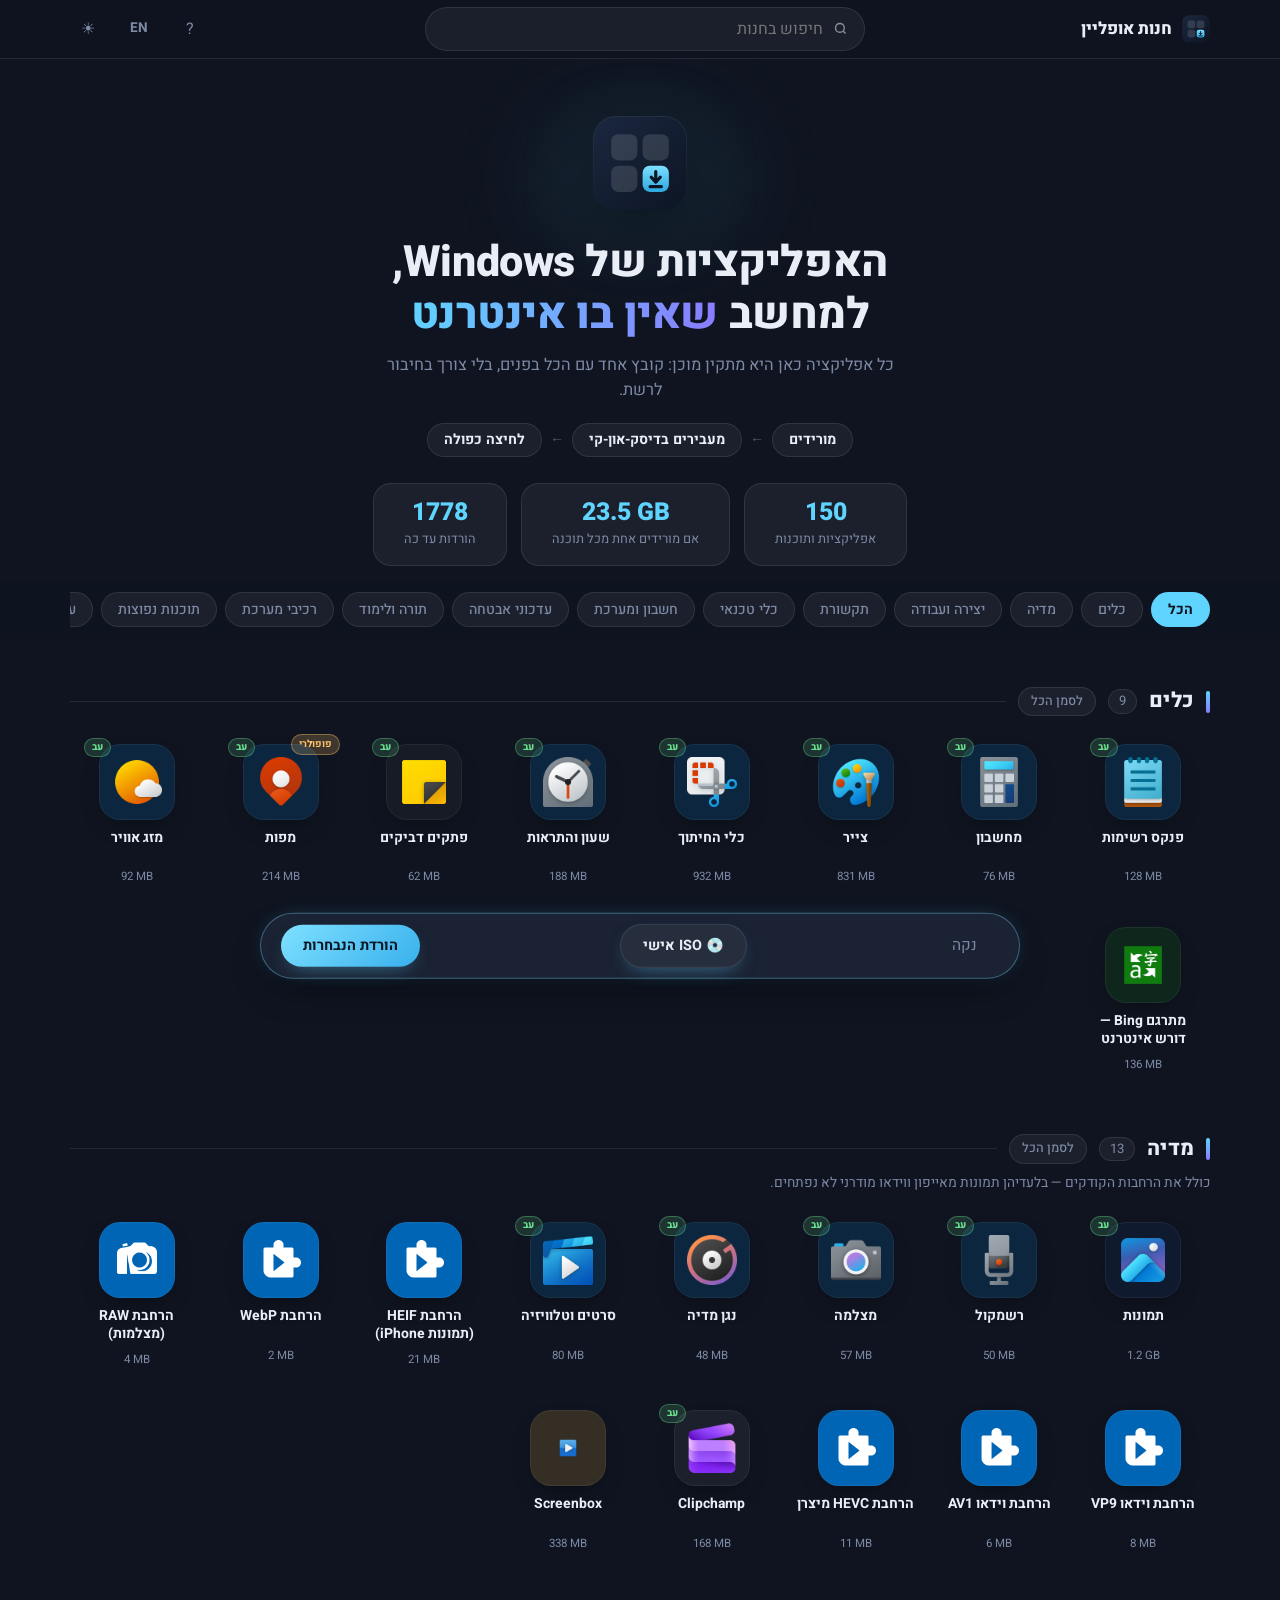
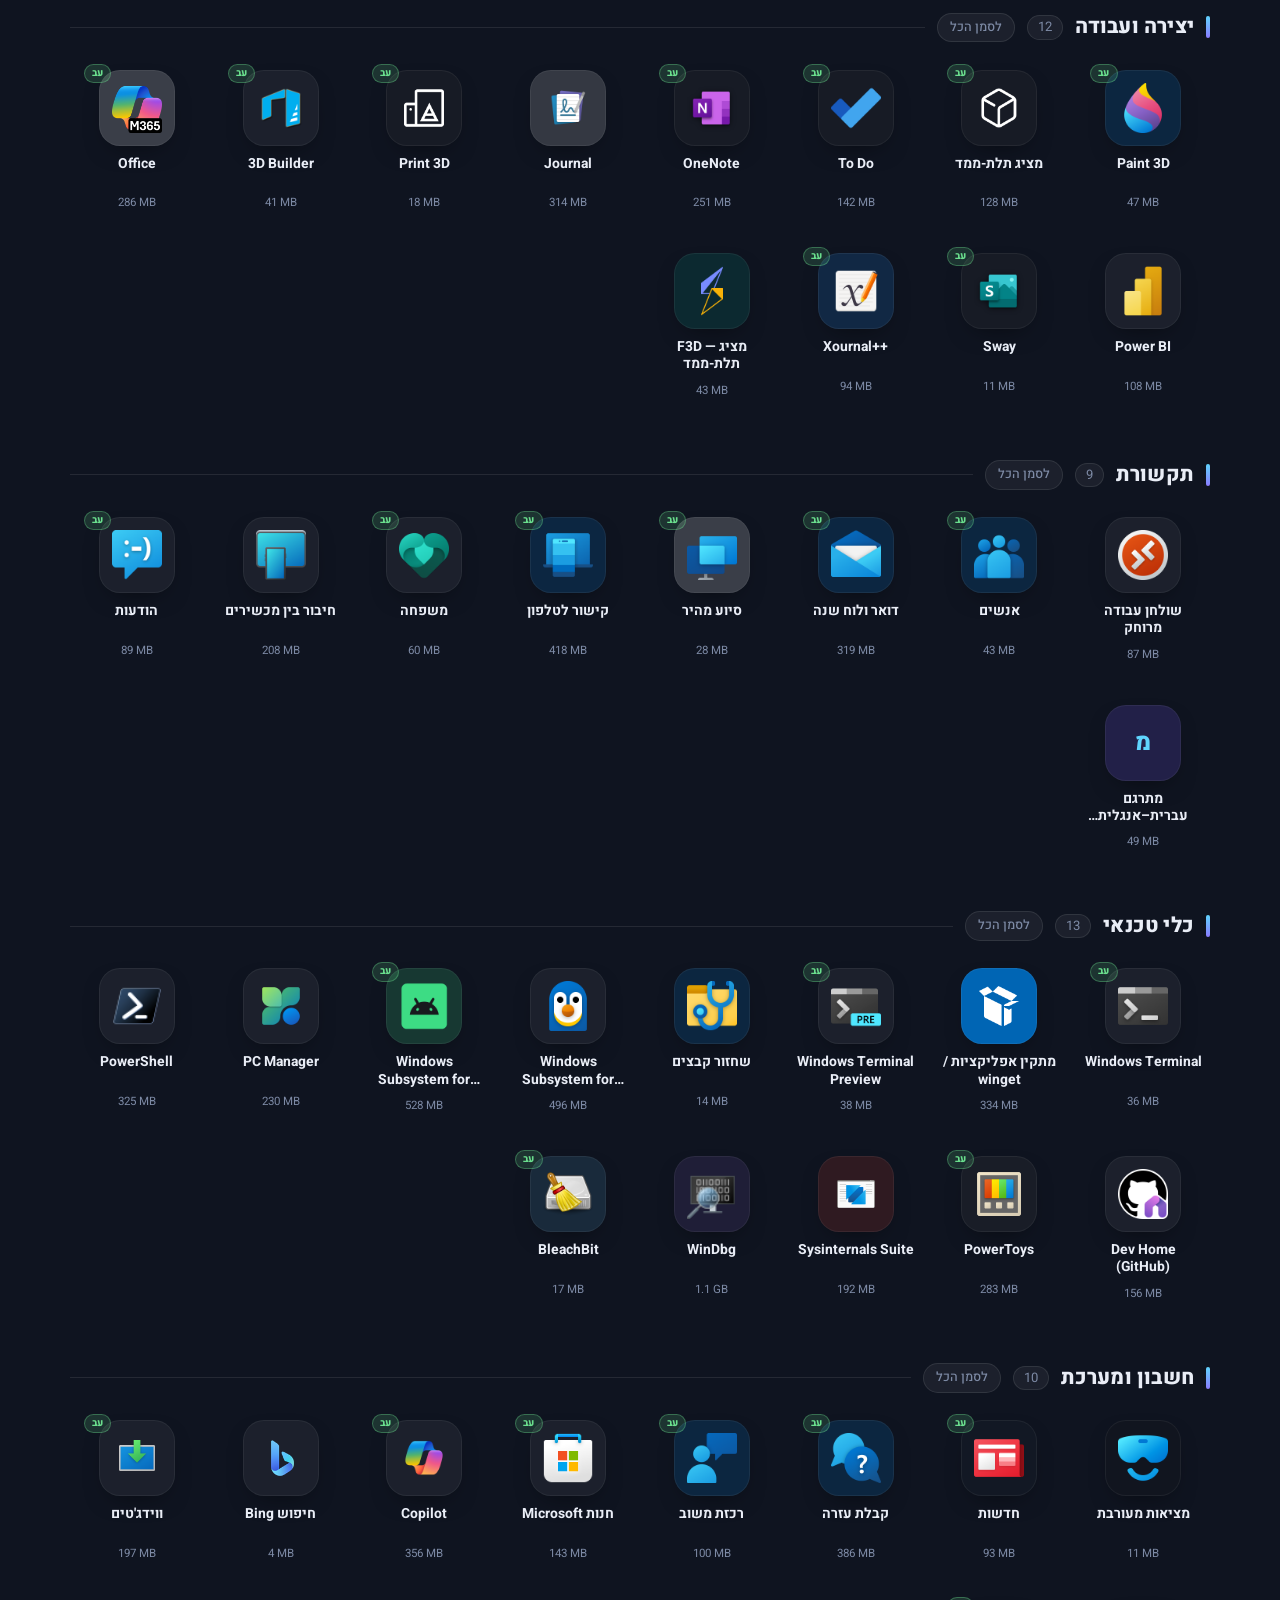
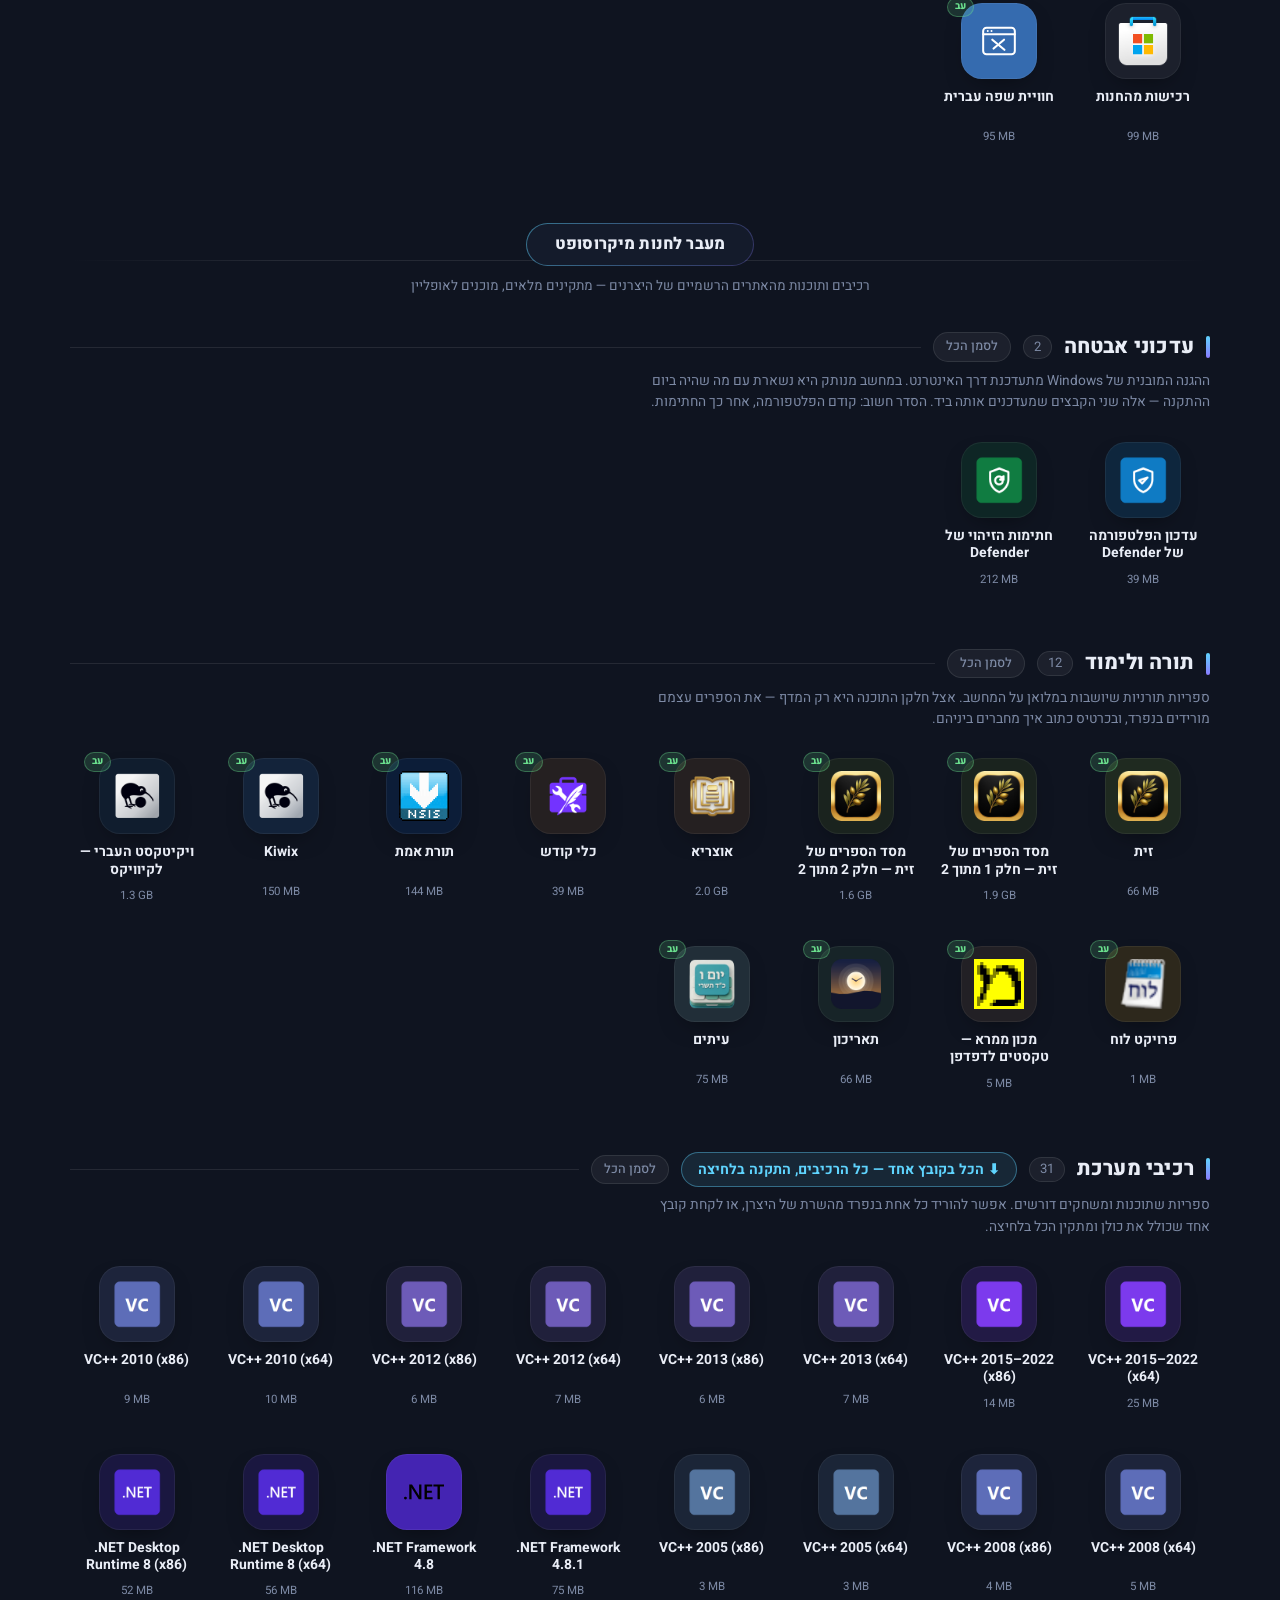
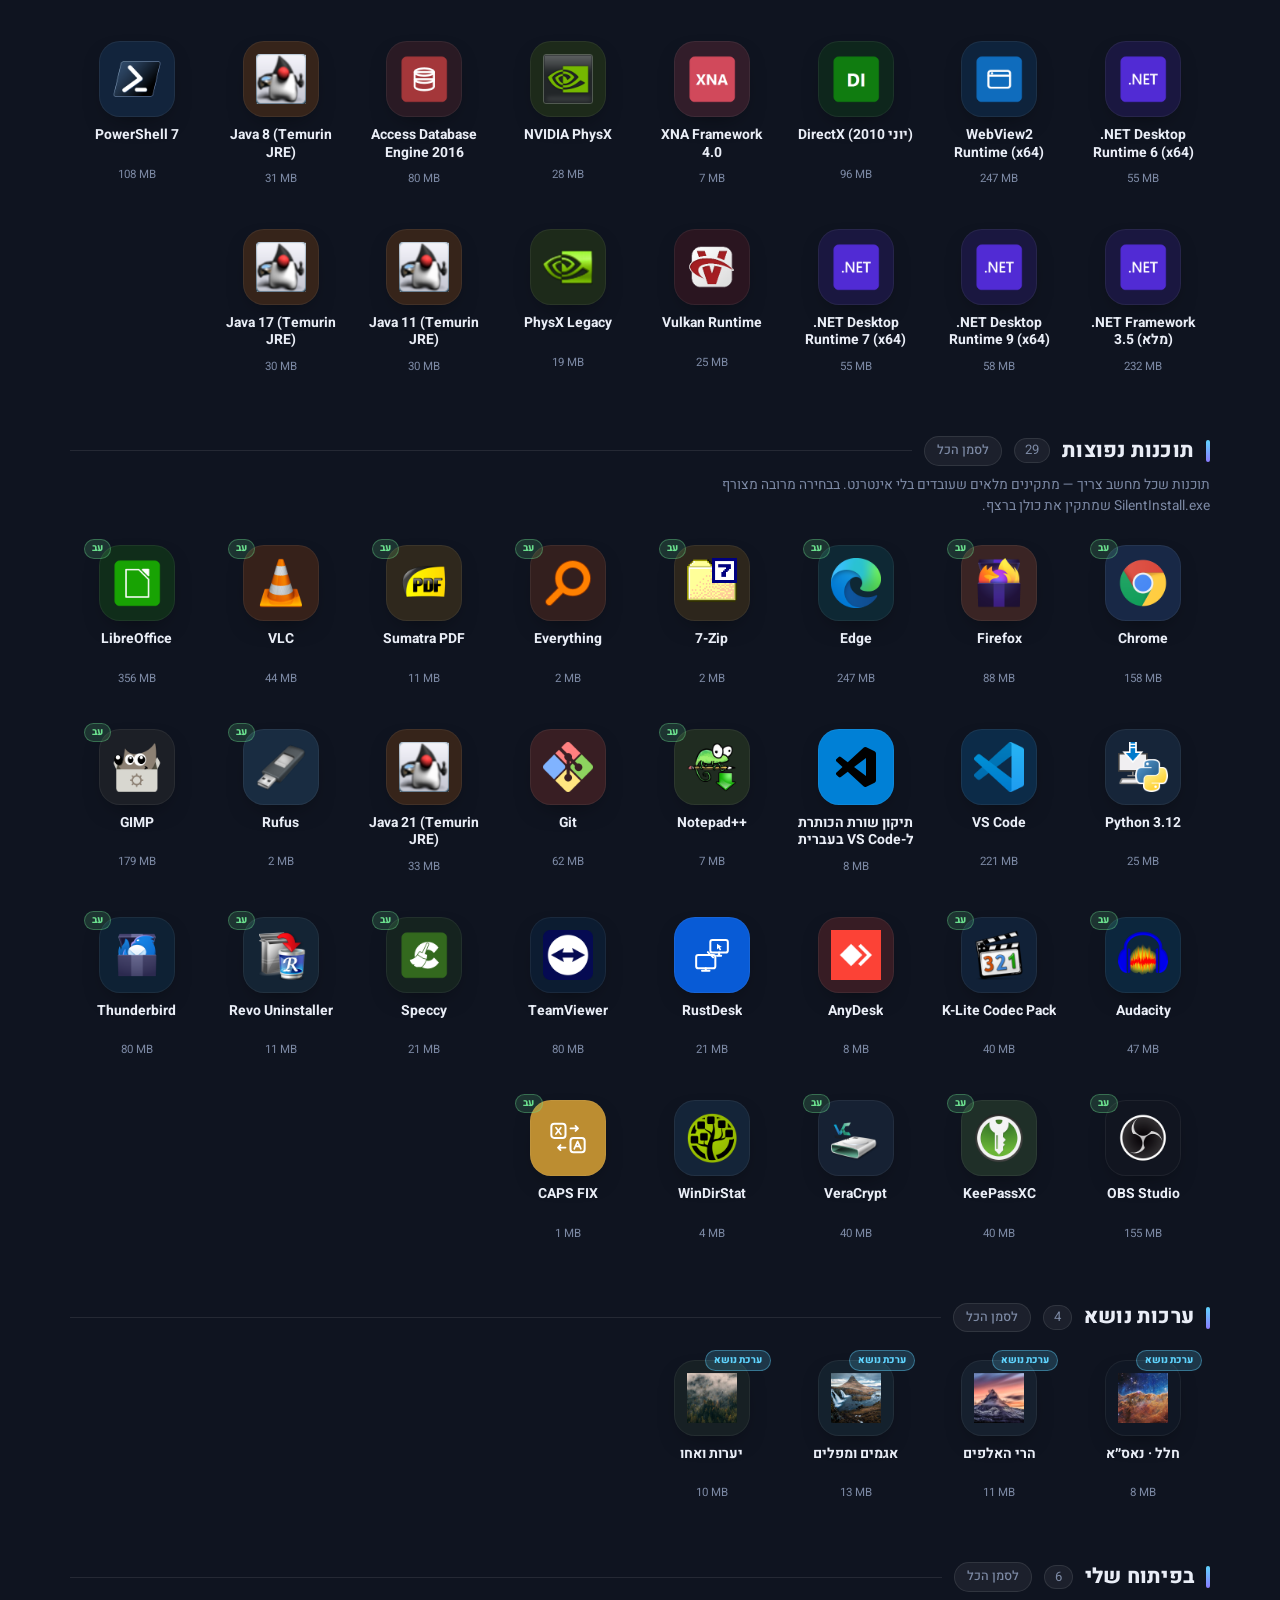
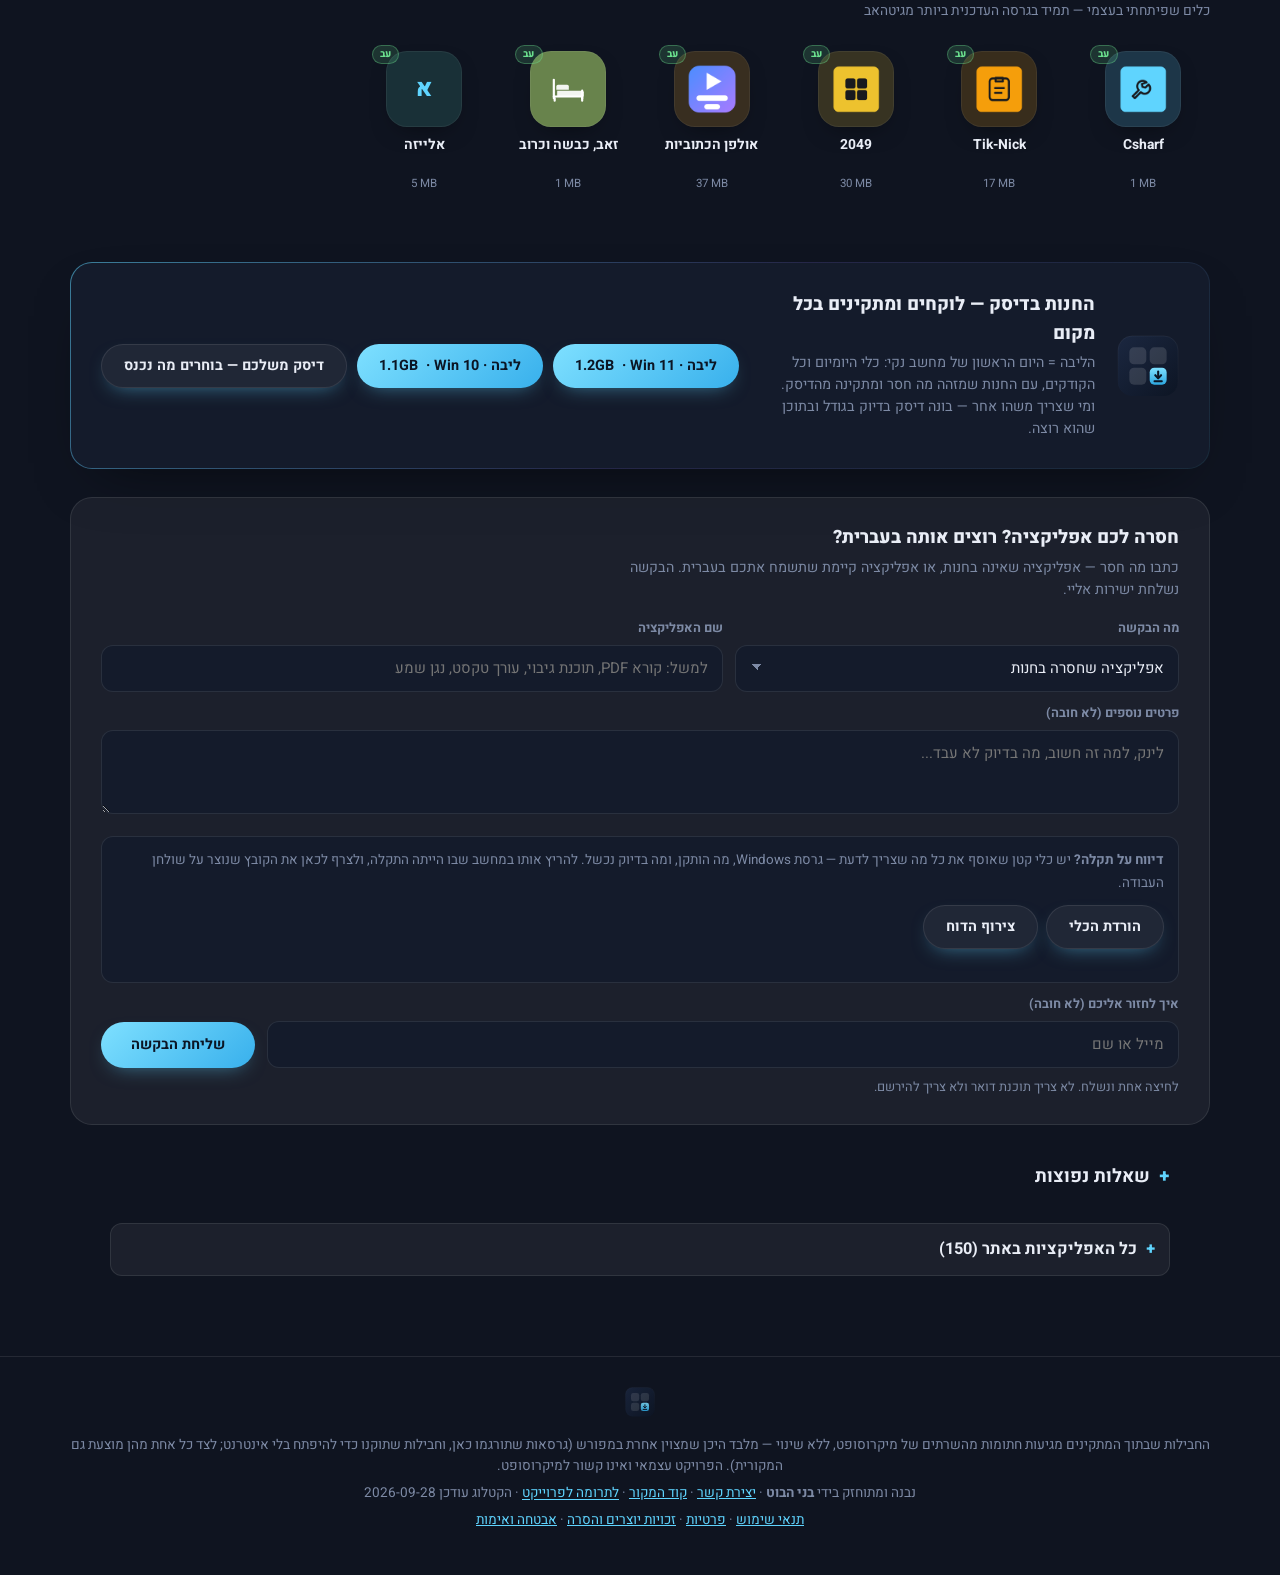
==== commit ec1638bb: "Maps tile badge: drop the "connect once" advice, which testing showed is harmful The tile badge for " ====
--- a/index.html
+++ b/index.html
@@ -1575,7 +1575,7 @@
   'לא נמצא כלום': 'nothing found',
   'היעד:': 'Target:',
   'טביעת אצבע': 'Fingerprint',
-  'עובדת בלי אינטרנט — פרט לגרסאות החדשות של Windows 11, שם דרושה פתיחה אחת מחוברת': 'Works with no internet - except on recent Windows 11, where it needs one connected launch',
+  'עובדת רק ב-Windows ישן יותר; בגרסאות החדשות (24H2 ומעלה) לא נפתחת, ואין לחבר לאינטרנט': 'Works only on older Windows; on newer versions (24H2 and up) it will not open, and must not be connected to the internet',
   'ערכות נושא': 'Themes',
   'ערכת נושא': 'Theme',
   'עב': 'HE',
@@ -3677,7 +3677,7 @@
                              read "works entirely offline" directly above a warning saying that on 24H2
                              it needs one connected launch - the two things the comment above says must
                              never sit together, in one breath, on the one card where it was measured. */
-                          : a.gatedFrom ? 'עובדת בלי אינטרנט — פרט לגרסאות החדשות של Windows 11, שם דרושה פתיחה אחת מחוברת'
+                          : a.gatedFrom ? 'עובדת רק ב-Windows ישן יותר; בגרסאות החדשות (24H2 ומעלה) לא נפתחת, ואין לחבר לאינטרנט'
                           : 'עובדת לגמרי בלי אינטרנט') + '</div>' +
     '<div class="net" style="color:' + (a.noui ? 'var(--muted)' : (a.heb ? 'var(--ok)' : (a.xlat ? 'var(--warn)' : 'var(--muted)'))) + '">' +
       langClaim(a) + '</div>' +
